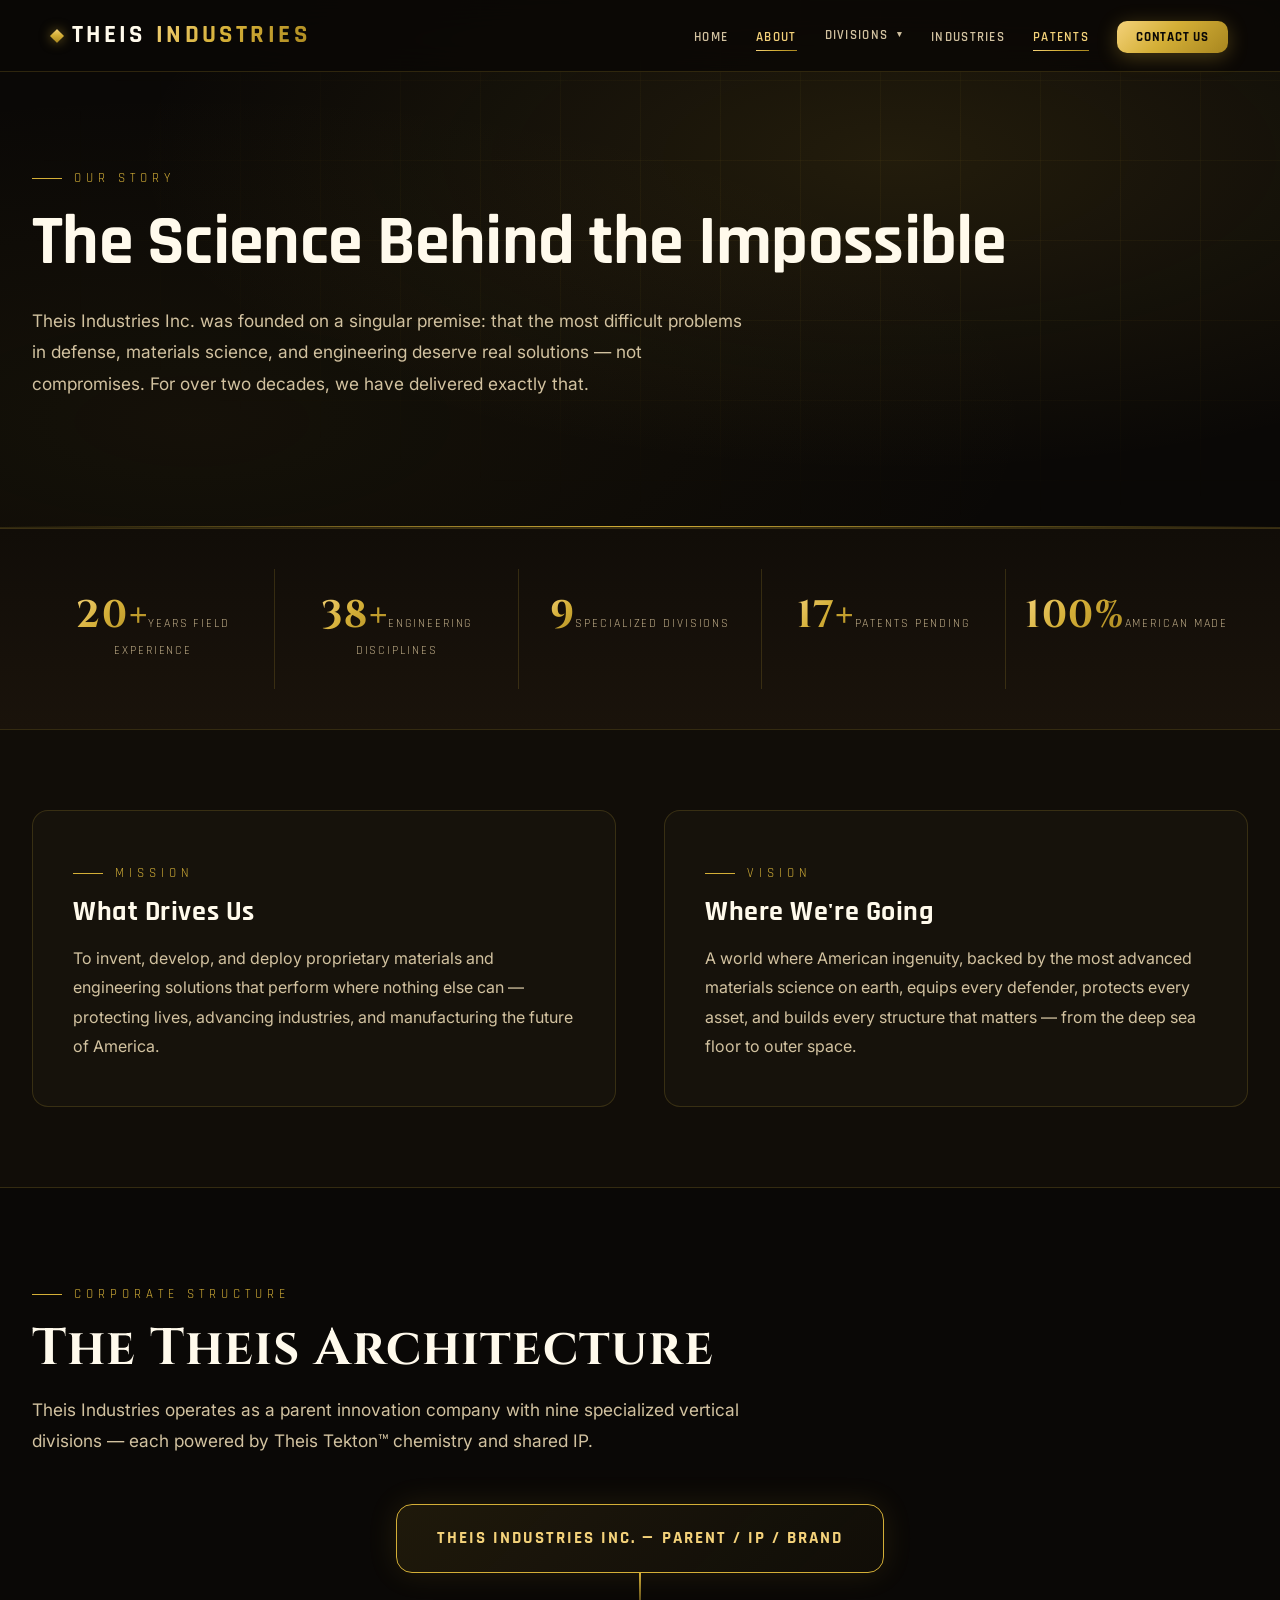
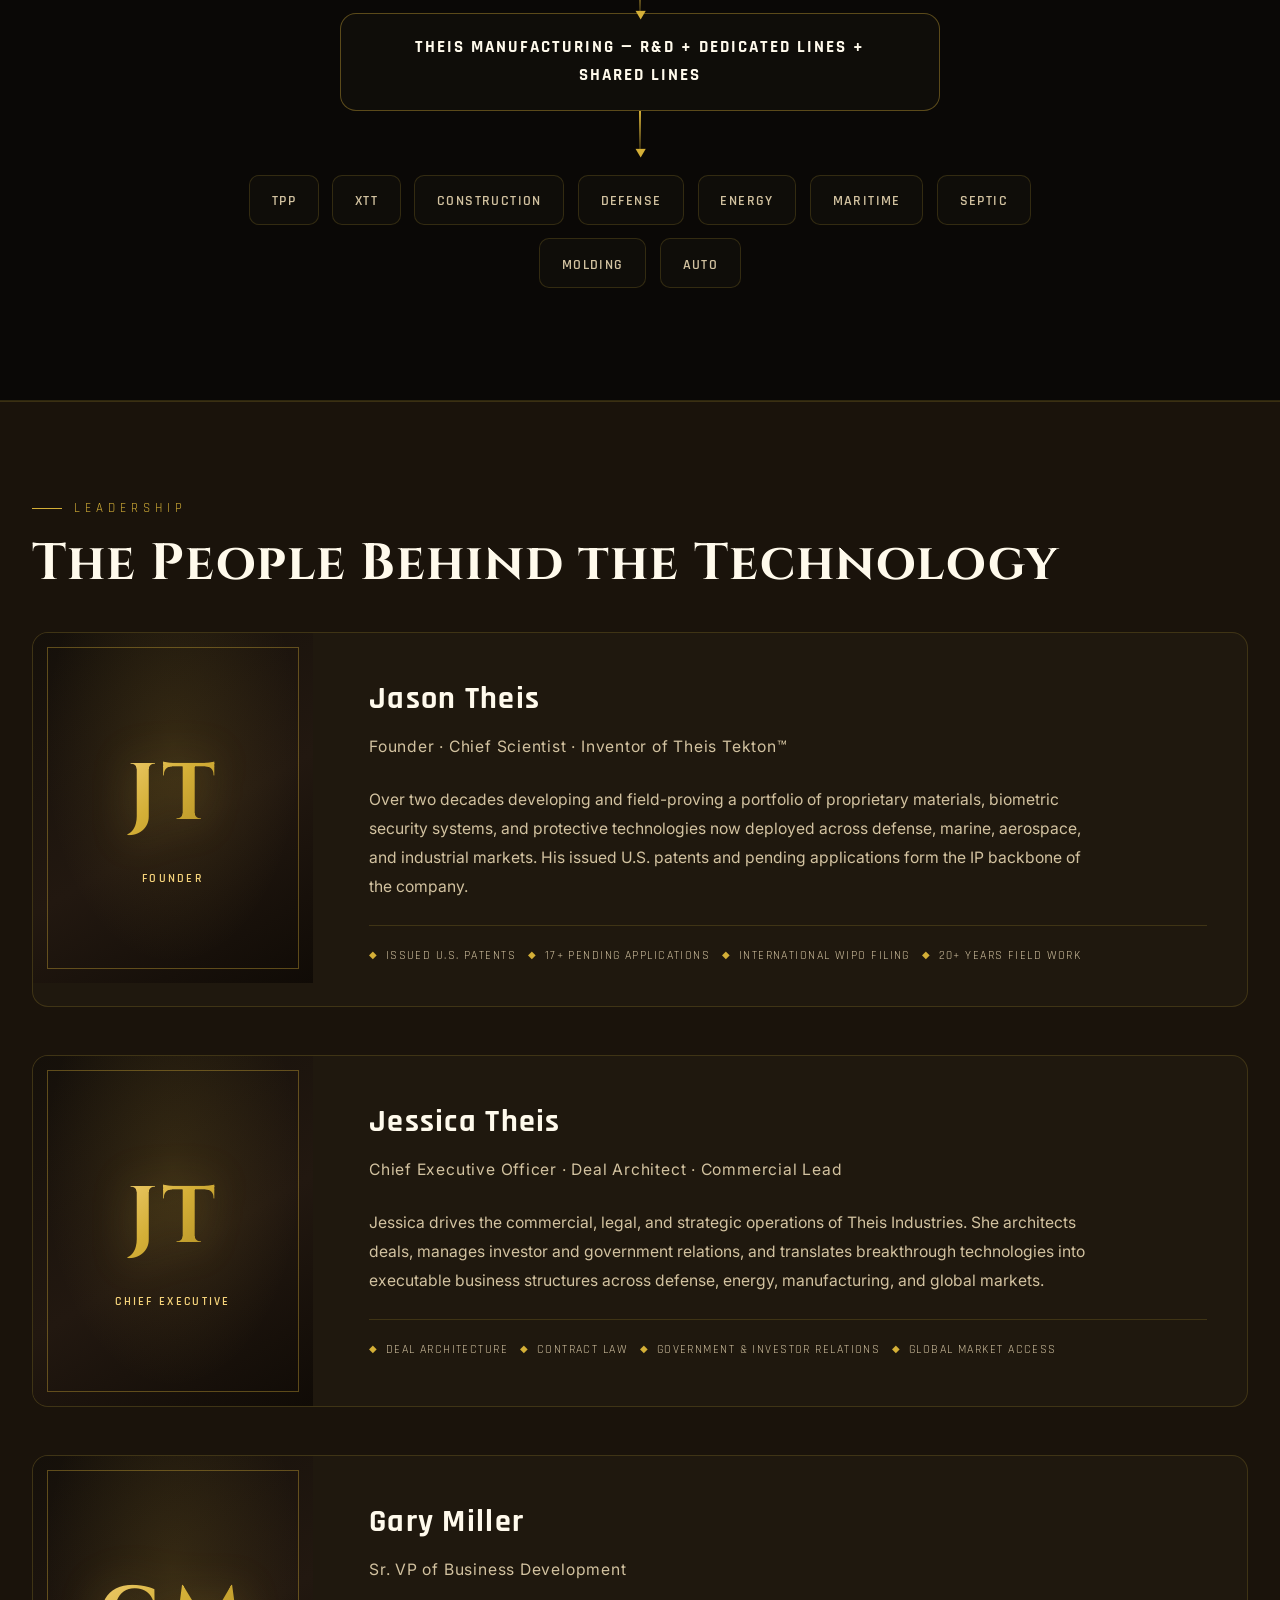
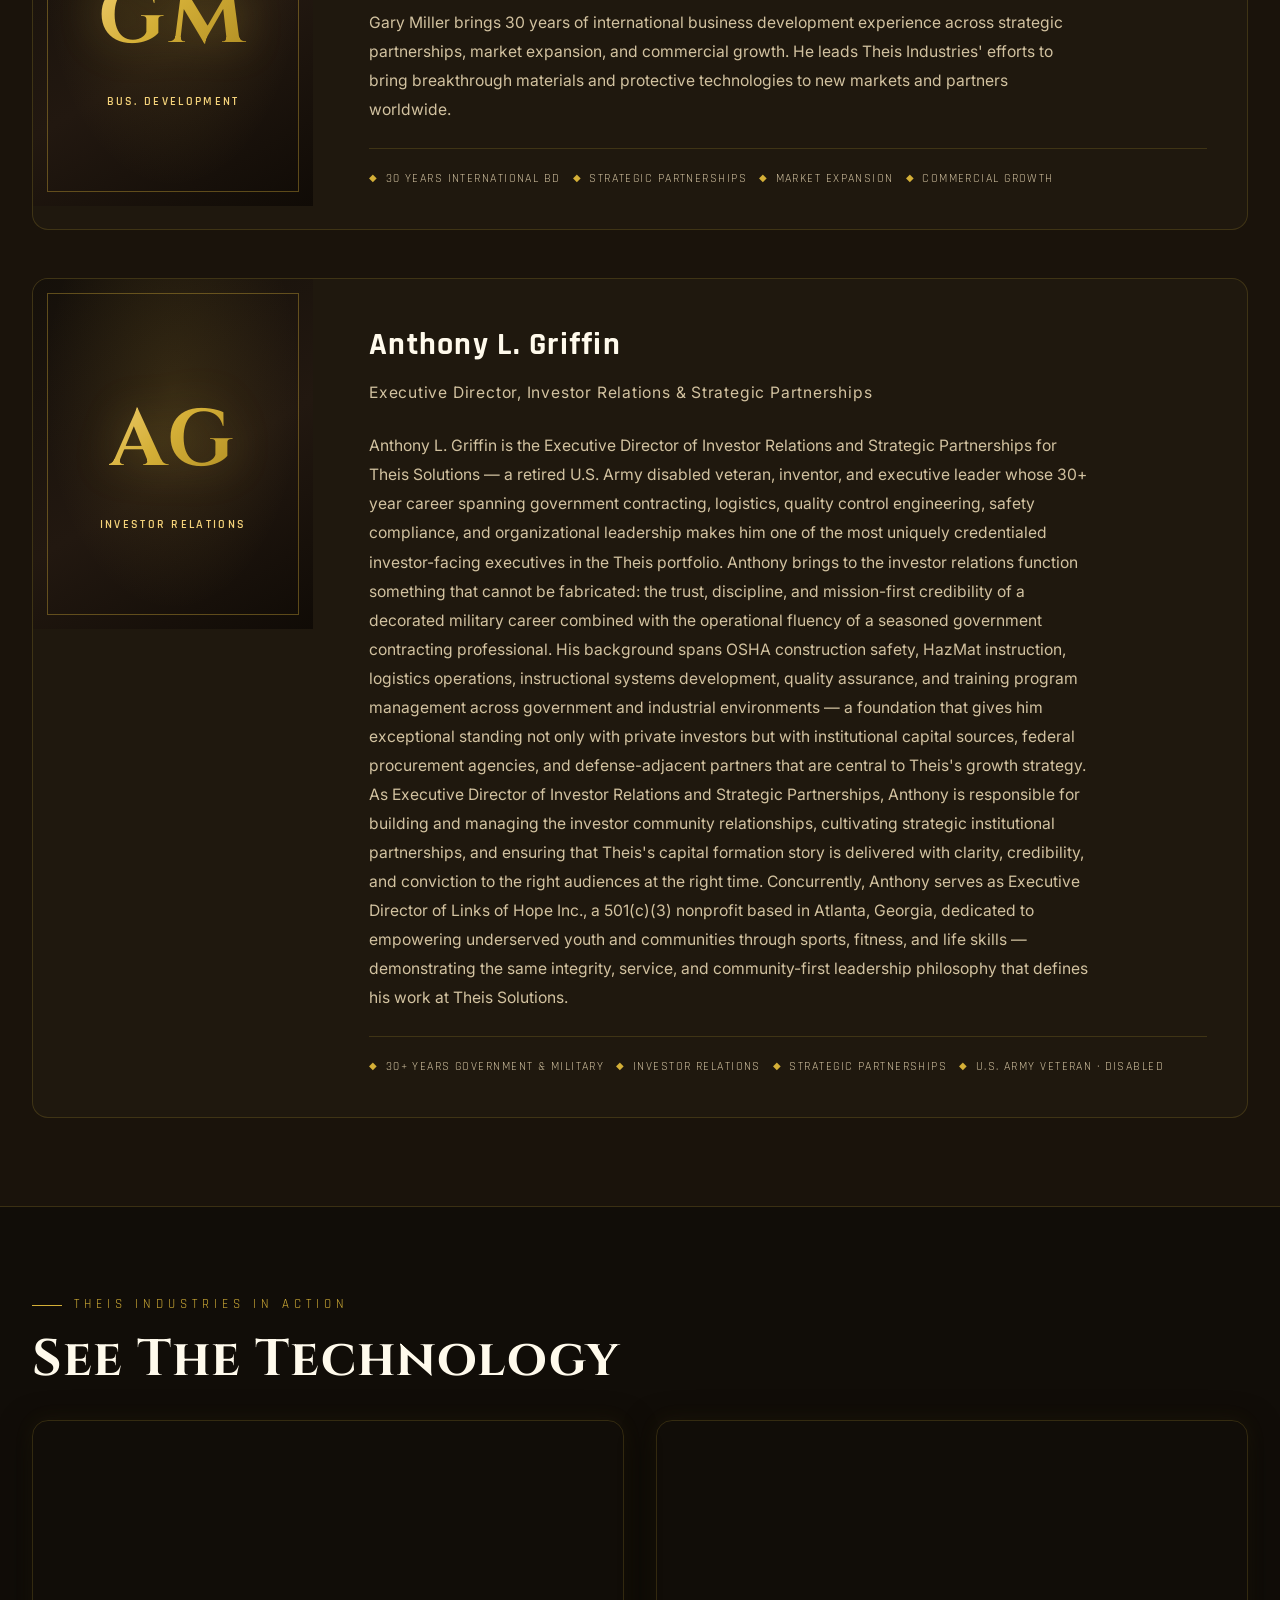
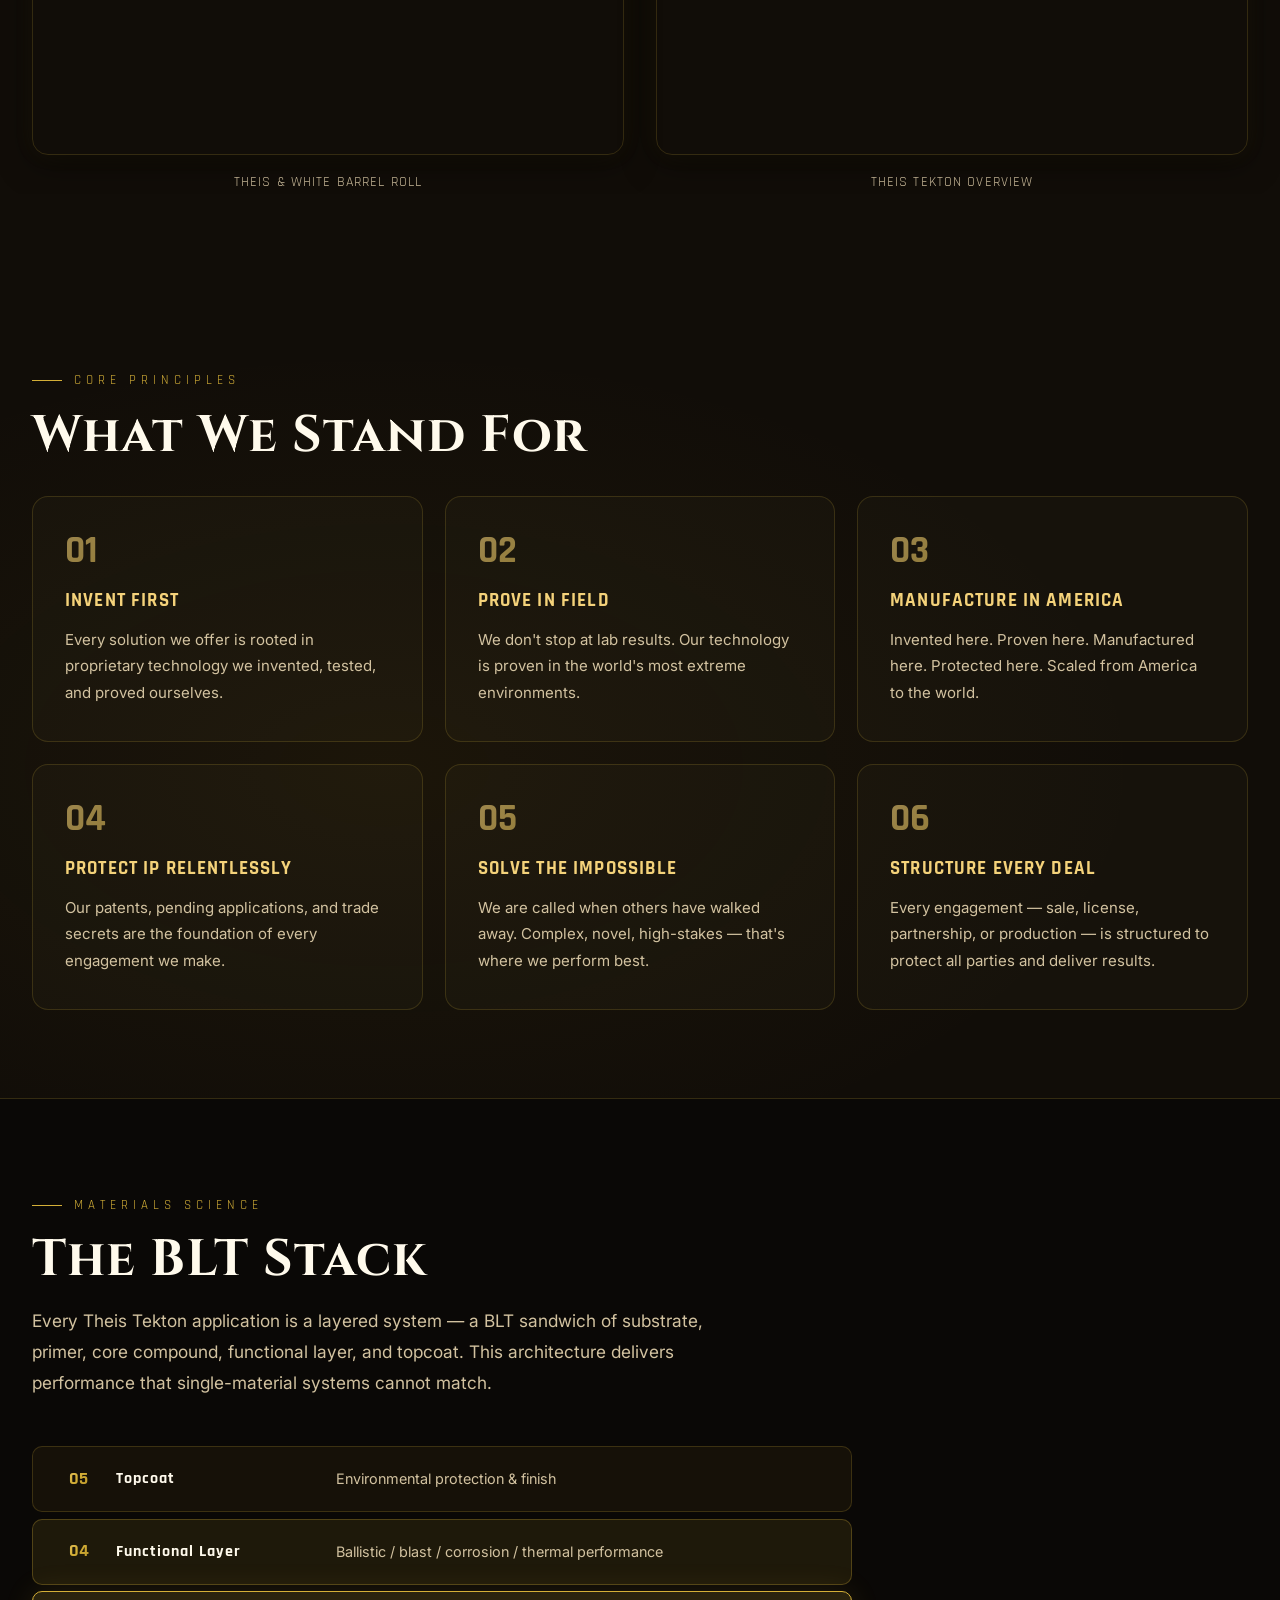
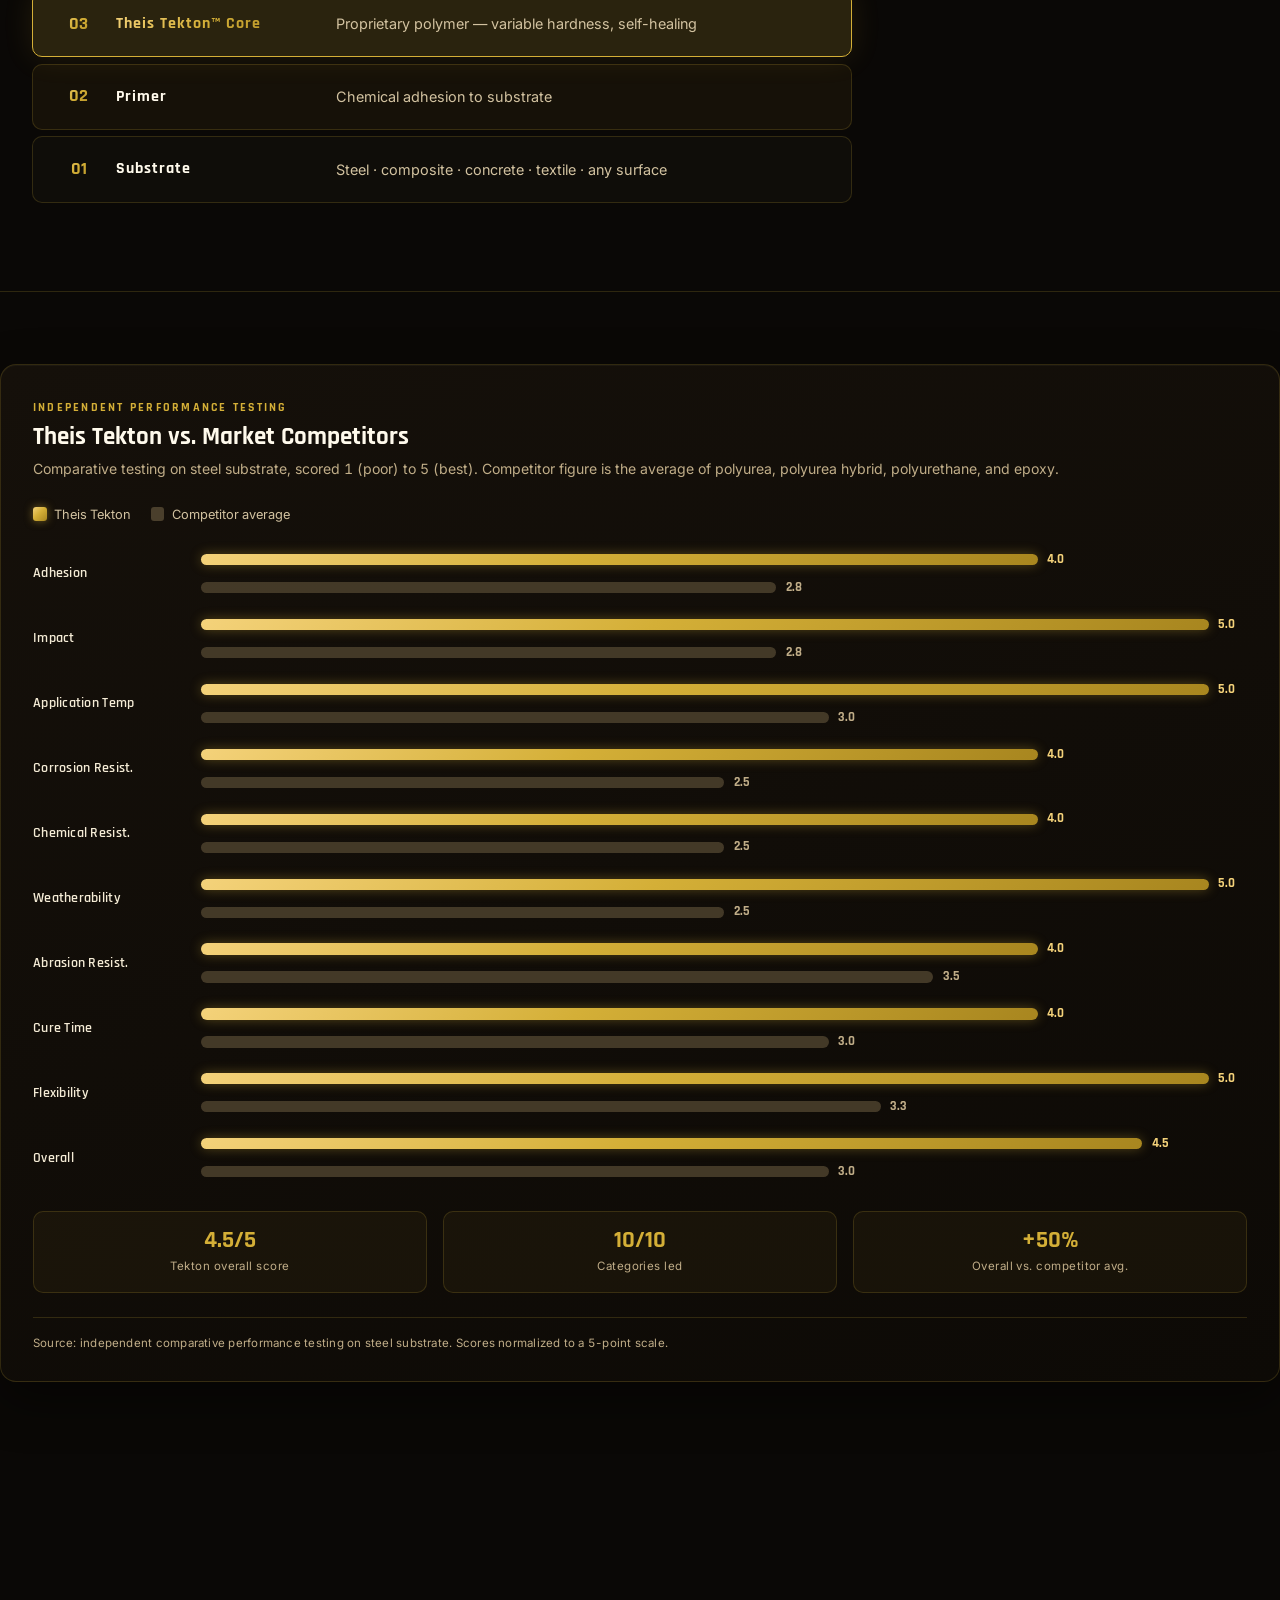
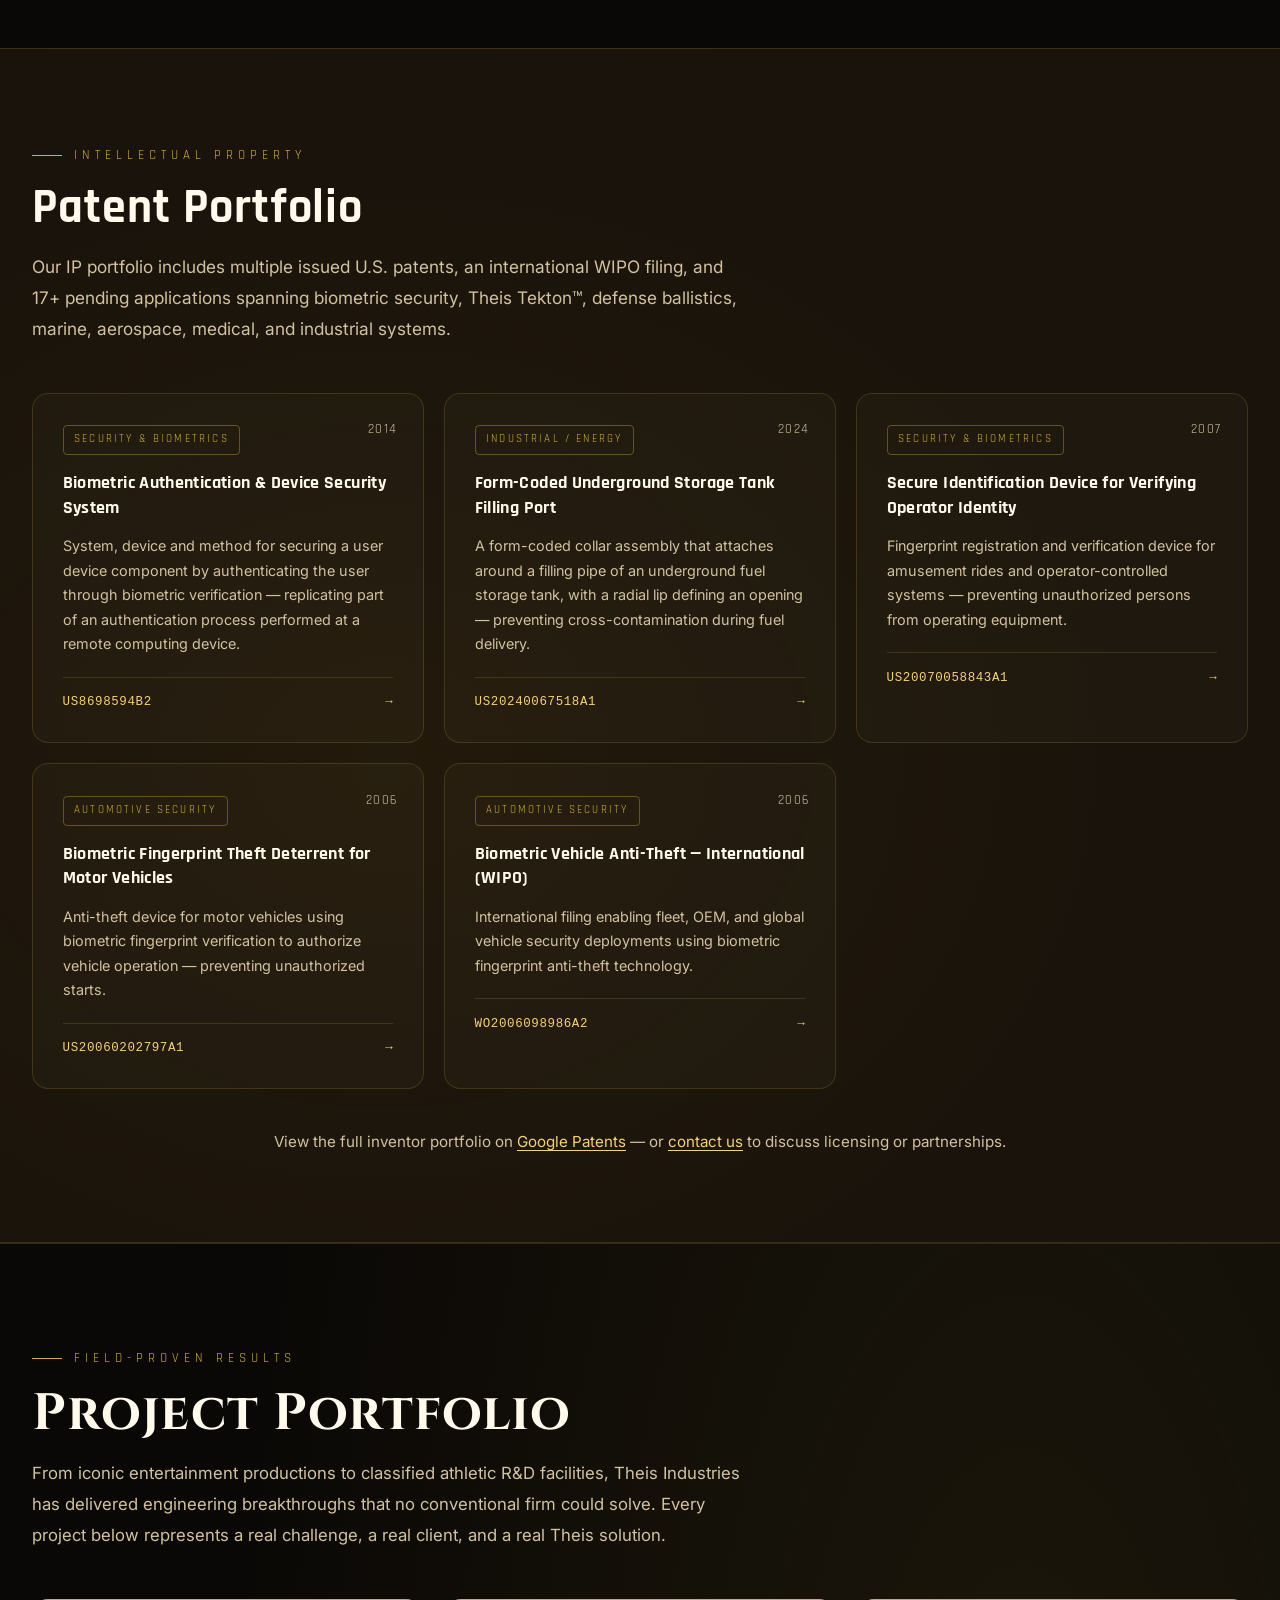
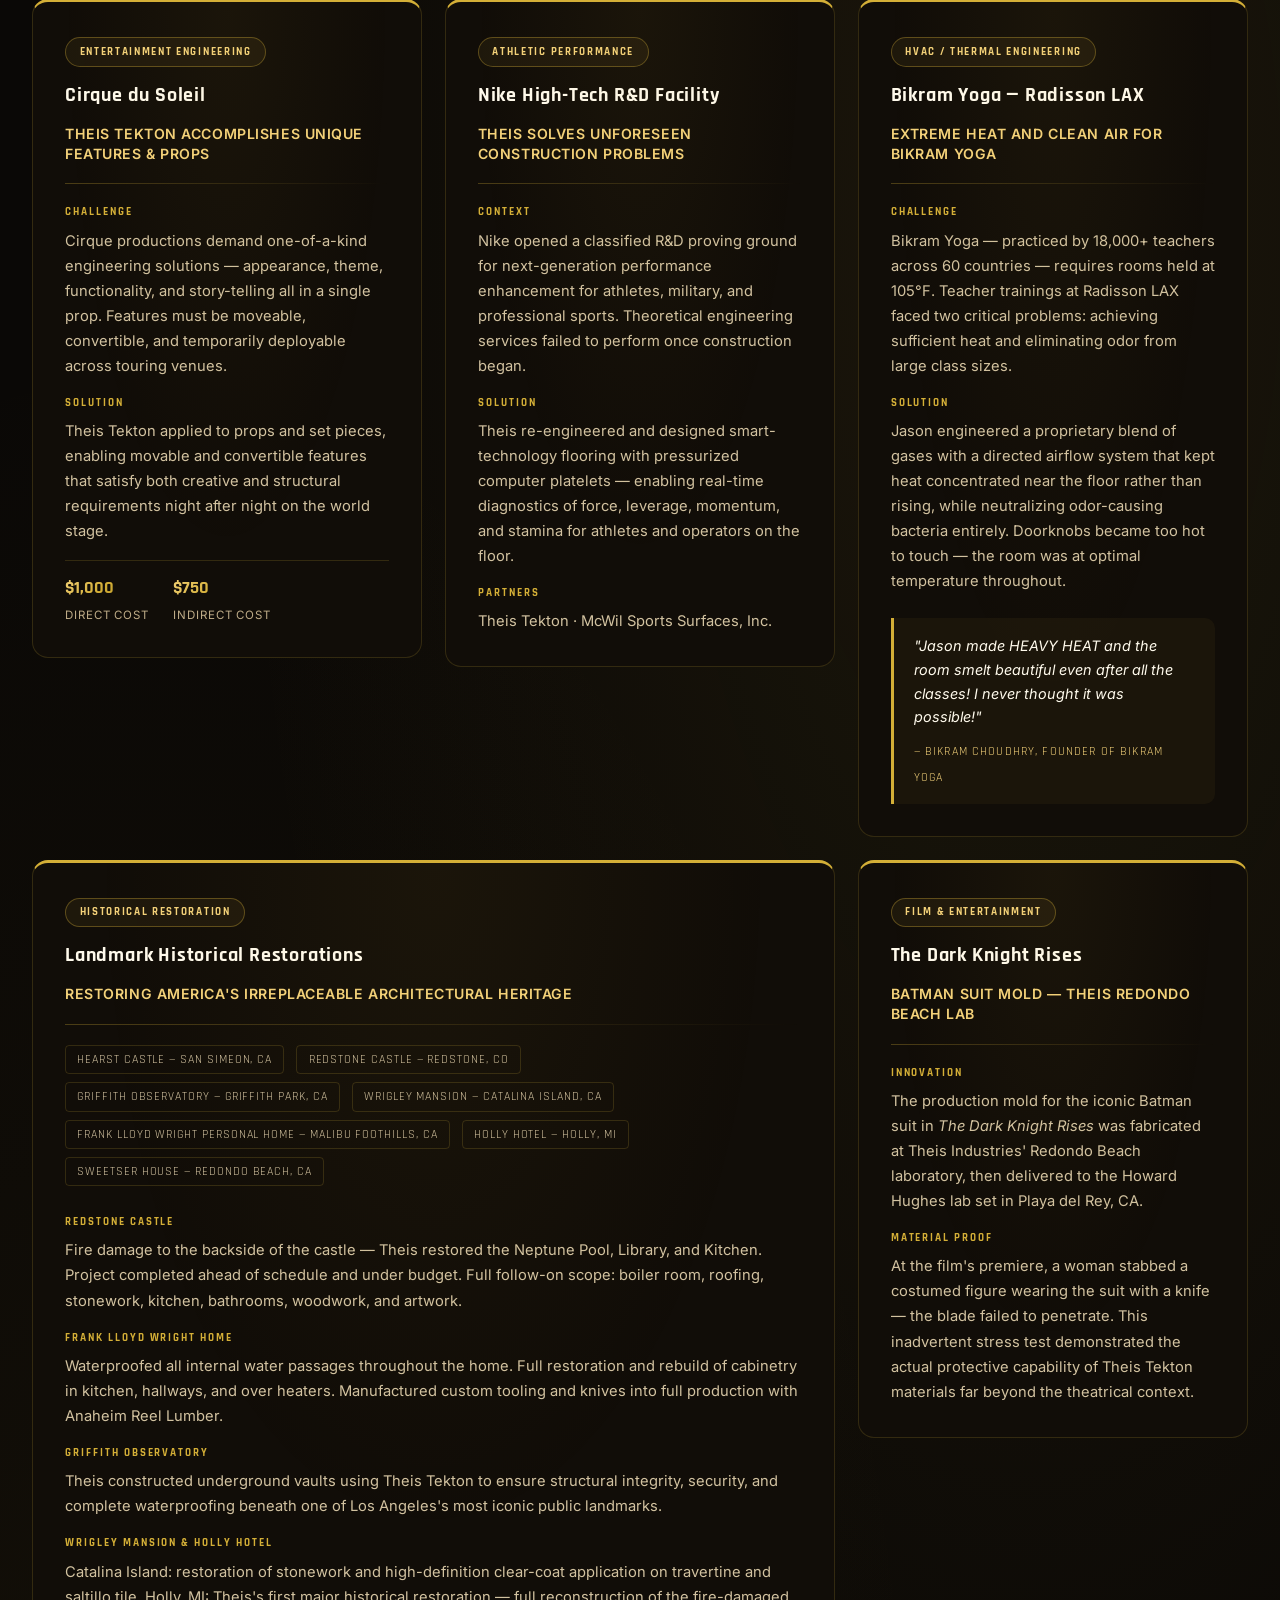
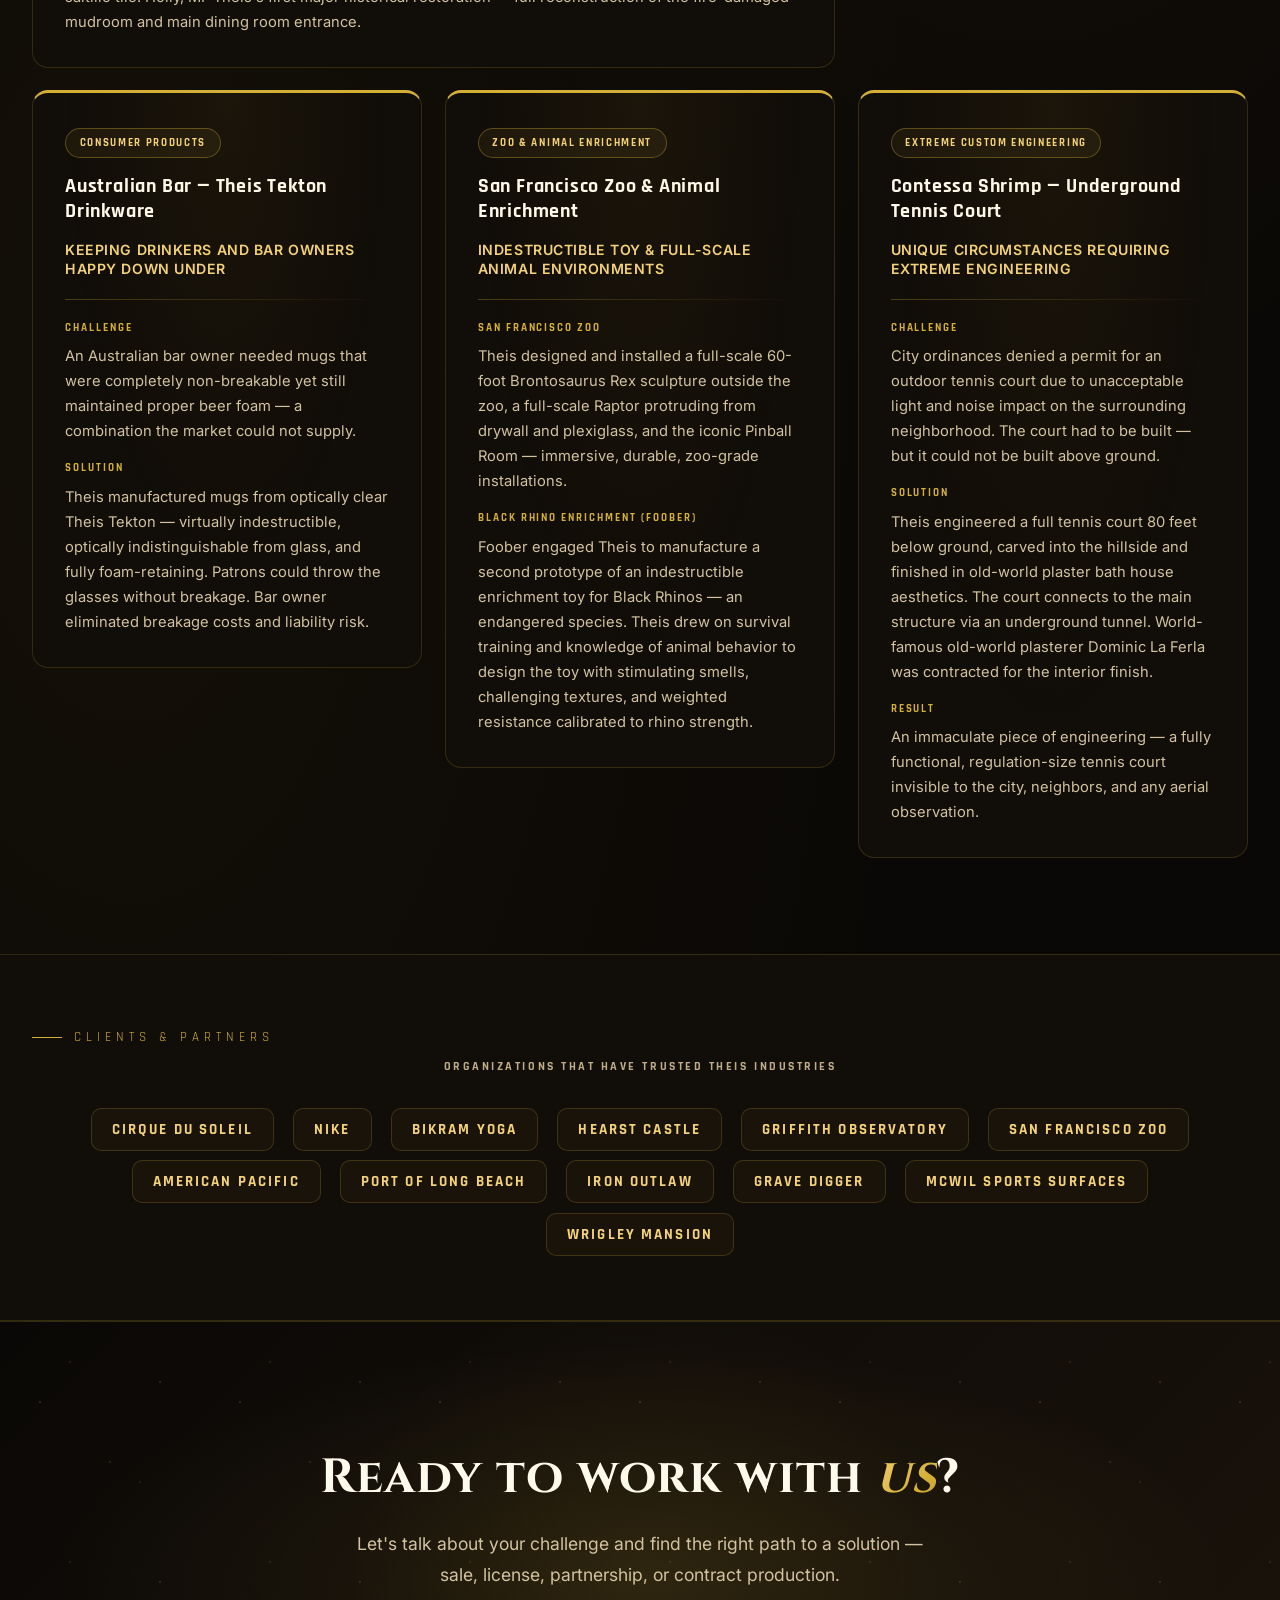
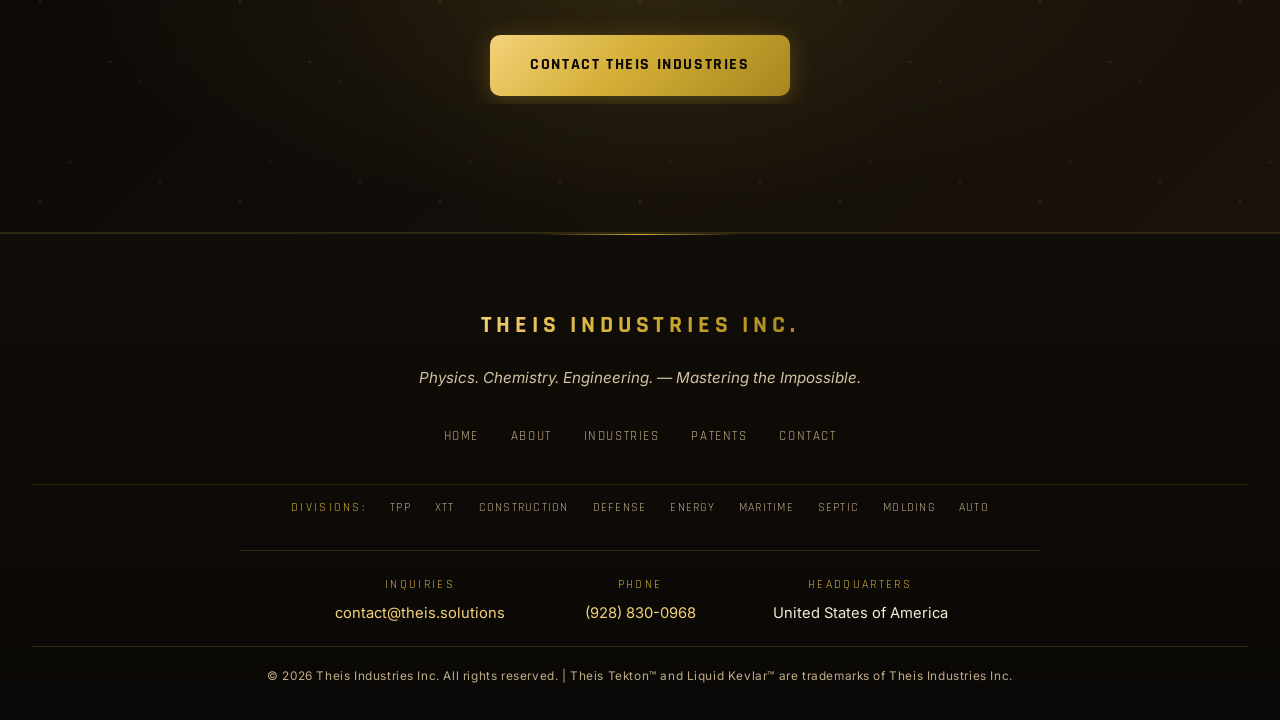
==== about.html @ 319a96b1 "Add Anthony L. Griffin to leadership team (under Gary Miller)" ====
<!DOCTYPE html>
<html lang="en">
<head>
  <meta charset="UTF-8" />
  <meta name="viewport" content="width=device-width, initial-scale=1.0" />
  <title>About — Theis Industries Inc.</title>
  <link rel="stylesheet" href="style.css" />
  <meta name="description" content="About Theis Industries Inc. — the science, people, and architecture behind Theis Tekton™ (Liquid Kevlar™). Founded on proprietary materials science and field-proven across defense, aerospace, marine, energy, and industrial markets.">
  <link rel="preconnect" href="https://fonts.googleapis.com">
  <link rel="preconnect" href="https://fonts.gstatic.com" crossorigin>
  <link href="https://fonts.googleapis.com/css2?family=Cinzel:wght@500;600;700&family=Rajdhani:wght@400;500;600;700&family=Inter:wght@300;400;500;600&display=swap" rel="stylesheet">
  <script src="icons.js" defer></script>
  <script src="main.js" defer></script>
  <style>
    /* ====== PAGE-OVERLAY & CURSOR ====== */
    #page-overlay {
      position: fixed; inset: 0; z-index: 9999;
      background: var(--bg);
      pointer-events: none;
      transition: opacity .55s ease;
    }
    #page-overlay.loaded { opacity: 0; }
    #cursor-dot {
      position: fixed; top: 0; left: 0; z-index: 9998;
      width: 8px; height: 8px; border-radius: 50%;
      background: var(--accent);
      transform: translate(-50%, -50%);
      pointer-events: none;
      transition: transform .1s, opacity .2s;
      opacity: 0;
      box-shadow: 0 0 10px var(--accent);
    }

    /* ====== REVEAL ANIMATION ====== */
    .reveal {
      opacity: 0;
      transform: translateY(28px);
      transition: opacity .65s cubic-bezier(.16,1,.3,1), transform .65s cubic-bezier(.16,1,.3,1);
    }
    .reveal.visible { opacity: 1; transform: none; }

    /* ====== ABOUT HERO ====== */
    #about-hero {
      padding: 10rem 0 5rem;
      background:
        radial-gradient(ellipse at 70% 30%, rgba(212,175,55,0.12) 0%, transparent 60%),
        radial-gradient(ellipse at 15% 80%, rgba(168,134,31,0.07) 0%, transparent 55%),
        var(--bg);
      border-bottom: 1px solid var(--border);
      position: relative; overflow: hidden;
    }
    #about-hero::after {
      content: '';
      position: absolute; bottom: 0; left: 0; right: 0;
      height: 1px;
      background: linear-gradient(90deg, transparent, var(--accent), transparent);
    }
    #about-hero .hero-grid-bg {
      position: absolute; inset: 0; z-index: 0;
      background-image:
        linear-gradient(rgba(212,175,55,0.05) 1px, transparent 1px),
        linear-gradient(90deg, rgba(212,175,55,0.05) 1px, transparent 1px);
      background-size: 80px 80px;
      mask-image: radial-gradient(ellipse at 70% 40%, black 20%, transparent 70%);
      -webkit-mask-image: radial-gradient(ellipse at 70% 40%, black 20%, transparent 70%);
    }
    #about-hero .container { position: relative; z-index: 1; }
    #about-hero h1 {
      font-family: var(--font-head);
      font-size: clamp(2.6rem, 5.5vw, 4.8rem);
      font-weight: 700;
      color: var(--text-bright);
      line-height: 1.08;
      margin-bottom: 1.5rem;
      letter-spacing: -.01em;
    }

    /* ====== MISSION ====== */
    #mission {
      padding: 5rem 0;
      background: var(--bg2);
      border-bottom: 1px solid var(--border);
    }
    .mission-split {
      display: grid;
      grid-template-columns: 1fr 1fr;
      gap: 3rem;
    }
    @media(max-width: 768px) { .mission-split { grid-template-columns: 1fr; } }
    .mission-block {
      background: var(--card-bg);
      border: 1px solid var(--border);
      border-radius: var(--radius-lg);
      padding: 2.75rem 2.5rem;
      position: relative;
      overflow: hidden;
      transition: border-color .3s, box-shadow .3s;
    }
    .mission-block::before {
      content: '';
      position: absolute; top: 0; left: 0; right: 0;
      height: 2px;
      background: var(--grad-gold);
      transform: scaleX(0); transform-origin: left;
      transition: transform .4s ease;
    }
    .mission-block:hover { border-color: var(--border-strong); box-shadow: var(--shadow-gold); }
    .mission-block:hover::before { transform: scaleX(1); }
    .mission-block .section-label { margin-bottom: .75rem; }
    .mission-block h2 {
      font-family: var(--font-head);
      font-size: 1.75rem;
      color: var(--text-bright);
      margin-bottom: 1rem;
      letter-spacing: .02em;
    }
    .mission-block p { color: var(--muted-strong); line-height: 1.85; font-size: 1rem; margin: 0; }

    /* ====== ARCHITECTURE ====== */
    #architecture {
      padding: 5.5rem 0;
      background: var(--bg);
      border-bottom: 1px solid var(--border);
    }
    .arch-diagram {
      margin-top: 2.5rem;
      display: flex;
      flex-direction: column;
      align-items: center;
      gap: 0;
    }
    .arch-parent, .arch-manufacturing {
      background: var(--card-bg);
      border: 1.5px solid var(--border-strong);
      border-radius: var(--radius-lg);
      padding: 1.25rem 2.5rem;
      font-family: var(--font-head);
      font-size: 1.05rem;
      font-weight: 700;
      letter-spacing: .12em;
      text-transform: uppercase;
      text-align: center;
      color: var(--text-bright);
      min-width: 420px;
      max-width: 600px;
      position: relative;
    }
    .arch-parent {
      background: linear-gradient(135deg, rgba(212,175,55,0.10), rgba(168,134,31,0.04));
      border-color: var(--accent);
      color: var(--accent-light);
      box-shadow: 0 0 30px rgba(212,175,55,0.12);
    }
    .arch-connector-v {
      width: 2px; height: 40px;
      background: linear-gradient(180deg, var(--accent), var(--border));
      position: relative;
    }
    .arch-connector-v::after {
      content: '▼';
      position: absolute;
      bottom: -8px;
      left: 50%;
      transform: translateX(-50%);
      color: var(--accent);
      font-size: .7rem;
      line-height: 1;
    }
    .arch-spokes {
      display: flex;
      flex-wrap: wrap;
      gap: .85rem;
      justify-content: center;
      padding: 1.5rem 1rem;
      max-width: 900px;
    }
    .arch-spoke {
      background: var(--card-bg);
      border: 1px solid var(--border);
      border-radius: var(--radius);
      padding: .65rem 1.35rem;
      transition: all .25s;
    }
    .arch-spoke:hover {
      border-color: var(--accent);
      background: var(--card-bg-hover);
      transform: translateY(-2px);
      box-shadow: var(--shadow-gold);
    }
    .arch-spoke a {
      font-family: var(--font-head);
      font-size: .88rem;
      font-weight: 600;
      letter-spacing: .1em;
      text-transform: uppercase;
      color: var(--muted-strong);
      text-decoration: none;
    }
    .arch-spoke:hover a { color: var(--accent-light); }
    @media(max-width: 600px) {
      .arch-parent, .arch-manufacturing { min-width: unset; width: 100%; font-size: .9rem; padding: 1rem 1.5rem; }
    }

    /* ====== LEADERSHIP TEAM ====== */
    #team {
      padding: 5.5rem 0;
      background: var(--bg3);
      border-top: 1px solid var(--border);
      border-bottom: 1px solid var(--border);
    }
    .team-grid {
      display: flex;
      flex-direction: column;
      gap: 3rem;
      margin-top: 2.5rem;
    }
    .team-card {
      display: grid;
      grid-template-columns: 280px 1fr;
      gap: 3.5rem;
      align-items: start;
      background: var(--card-bg);
      border: 1px solid var(--border);
      border-radius: var(--radius-lg);
      overflow: hidden;
      transition: border-color .3s, box-shadow .3s;
    }
    .team-card:hover {
      border-color: var(--border-strong);
      box-shadow: 0 16px 50px rgba(0,0,0,0.4), 0 0 30px rgba(212,175,55,0.1);
    }
    @media(max-width: 860px) {
      .team-card { grid-template-columns: 1fr; }
    }
    .team-portrait {
      aspect-ratio: 4/5;
      display: flex; flex-direction: column;
      align-items: center; justify-content: center;
      gap: .5rem;
      font-family: var(--font-display);
      font-size: 5rem; font-weight: 700;
      background:
        radial-gradient(ellipse at 50% 32%, rgba(212,175,55,0.13), transparent 65%),
        linear-gradient(150deg, #15100a 0%, #221810 55%, #100b06 100%);
      position: relative;
      min-height: 240px;
    }
    .team-portrait::before {
      content: 'JT';
      background: var(--grad-gold);
      -webkit-background-clip: text; background-clip: text;
      -webkit-text-fill-color: transparent; color: transparent;
      filter: drop-shadow(0 0 20px rgba(212,175,55,0.3));
      letter-spacing: .05em;
    }
    .team-portrait-jessica::before { content: 'JT'; }
    .team-portrait-gary::before { content: 'GM'; }
    .team-portrait-anthony::before { content: 'AG'; }
    .team-portrait-sub {
      font-family: var(--font-head);
      font-size: .72rem; font-weight: 600;
      letter-spacing: .2em; text-transform: uppercase;
      color: var(--accent-light);
    }
    .team-portrait::after {
      content: '';
      position: absolute; inset: 14px;
      border: 1px solid var(--border-strong);
      pointer-events: none;
    }
    .team-info {
      padding: 2.5rem 2.5rem 2.5rem 0;
    }
    @media(max-width: 860px) { .team-info { padding: 0 2rem 2rem; } }
    .team-info h3 {
      font-family: var(--font-head);
      font-size: 2rem; font-weight: 700;
      color: var(--text-bright);
      margin-bottom: .4rem;
      letter-spacing: .04em;
    }
    .team-title {
      color: var(--accent-light);
      font-size: .95rem;
      margin-bottom: 1.25rem;
      letter-spacing: .05em;
      line-height: 1.5;
    }
    .team-info p {
      color: var(--muted-strong);
      font-size: .98rem;
      line-height: 1.85;
      margin-bottom: 1.5rem;
      max-width: 72ch;
    }
    .team-creds {
      display: flex; flex-wrap: wrap; gap: .75rem;
      padding-top: 1.25rem;
      border-top: 1px solid var(--border);
    }
    .team-creds span {
      font-family: var(--font-head);
      font-size: .75rem;
      color: var(--muted-strong);
      letter-spacing: .12em;
      text-transform: uppercase;
      display: flex; align-items: center; gap: .45rem;
    }
    .team-creds span::before { content: '◆'; color: var(--accent); font-size: .6rem; }

    /* ====== VALUES ====== */
    #values {
      padding: 5.5rem 0;
      background:
        radial-gradient(ellipse at 30% 60%, rgba(168,134,31,0.07) 0%, transparent 60%),
        var(--bg2);
      border-bottom: 1px solid var(--border);
    }
    .values-grid {
      display: grid;
      grid-template-columns: repeat(auto-fill, minmax(300px, 1fr));
      gap: 1.35rem;
      margin-top: 2rem;
    }
    .value-card {
      background: var(--card-bg);
      border: 1px solid var(--border);
      border-radius: var(--radius-lg);
      padding: 2.2rem 2rem;
      transition: all .3s ease;
      position: relative; overflow: hidden;
    }
    .value-card::after {
      content: '';
      position: absolute; top: 0; left: 0; right: 0;
      height: 2px;
      background: var(--grad-gold);
      transform: scaleX(0); transform-origin: left;
      transition: transform .4s ease;
    }
    .value-card:hover {
      border-color: var(--border-strong);
      background: var(--card-bg-hover);
      transform: translateY(-4px);
      box-shadow: var(--shadow-gold);
    }
    .value-card:hover::after { transform: scaleX(1); }
    .value-num {
      font-family: var(--font-head);
      font-size: 2.4rem; font-weight: 700;
      background: var(--grad-gold);
      -webkit-background-clip: text; background-clip: text;
      -webkit-text-fill-color: transparent; color: transparent;
      opacity: .6; line-height: 1; margin-bottom: .9rem;
    }
    .value-card h4 {
      font-family: var(--font-head);
      font-size: 1.2rem; color: var(--accent-light);
      margin-bottom: .65rem; letter-spacing: .06em;
      text-transform: uppercase;
    }
    .value-card p {
      color: var(--muted-strong);
      font-size: .94rem; line-height: 1.75;
      margin: 0; max-width: 60ch;
    }

    /* ====== BLT STACK ====== */
    #blt-stack {
      padding: 5.5rem 0;
      background: var(--bg);
      border-bottom: 1px solid var(--border);
    }
    .blt-diagram {
      margin-top: 2.5rem;
      display: flex;
      flex-direction: column;
      gap: .4rem;
      max-width: 820px;
    }
    .blt-layer {
      display: grid;
      grid-template-columns: 2.2rem 200px 1fr;
      align-items: center;
      gap: 1.25rem;
      padding: 1.1rem 1.75rem;
      border: 1px solid var(--border);
      border-radius: var(--radius);
      transition: all .25s;
    }
    .blt-layer:hover {
      border-color: var(--border-strong);
      background: var(--card-bg-hover);
    }
    .blt-top    { background: rgba(212,175,55,0.06); border-color: rgba(212,175,55,0.2); }
    .blt-func   { background: rgba(212,175,55,0.10); border-color: rgba(212,175,55,0.28); }
    .blt-core   { background: rgba(212,175,55,0.16); border-color: var(--accent); box-shadow: 0 0 30px rgba(212,175,55,0.12); }
    .blt-primer { background: rgba(212,175,55,0.06); border-color: rgba(212,175,55,0.18); }
    .blt-sub    { background: var(--card-bg); border-color: var(--border); }
    .blt-num {
      font-family: var(--font-head); font-weight: 700;
      font-size: 1.1rem;
      background: var(--grad-gold);
      -webkit-background-clip: text; background-clip: text;
      -webkit-text-fill-color: transparent; color: transparent;
      text-align: center;
    }
    .blt-name {
      font-family: var(--font-head);
      font-size: 1rem; font-weight: 700;
      color: var(--text-bright);
      letter-spacing: .06em;
    }
    .blt-core .blt-name {
      background: var(--grad-gold);
      -webkit-background-clip: text; background-clip: text;
      -webkit-text-fill-color: transparent; color: transparent;
    }
    .blt-desc { color: var(--muted-strong); font-size: .9rem; }
    @media(max-width: 640px) {
      .blt-layer { grid-template-columns: 1.8rem 1fr; gap: .75rem; }
      .blt-desc { display: none; }
    }

    /* ====== PATENTS (About) ====== */
    #patents-about {
      padding: 5.5rem 0;
      background:
        radial-gradient(ellipse at 30% 60%, rgba(168,134,31,0.06) 0%, transparent 60%),
        var(--bg3);
      border-top: 1px solid var(--border);
      border-bottom: 1px solid var(--border);
    }
    #patents-about h2 {
      font-family: var(--font-head);
      font-size: clamp(2rem, 4vw, 3rem);
      color: var(--text-bright); margin-bottom: 1rem;
    }

    /* ====== PROJECT PORTFOLIO ====== */
    #project-portfolio {
      padding: 6rem 0;
      background:
        radial-gradient(ellipse at 80% 20%, rgba(212,175,55,0.09) 0%, transparent 55%),
        radial-gradient(ellipse at 10% 80%, rgba(168,134,31,0.06) 0%, transparent 50%),
        var(--bg);
      border-top: 1px solid var(--border);
      border-bottom: 1px solid var(--border);
    }
    .portfolio-intro {
      max-width: 72ch;
      margin-bottom: 3rem;
    }
    .portfolio-intro p {
      color: var(--muted-strong);
      line-height: 1.85;
      font-size: 1.05rem;
    }
    /* Masonry-style grid */
    .portfolio-grid {
      display: grid;
      grid-template-columns: repeat(3, 1fr);
      gap: 1.4rem;
      align-items: start;
    }
    @media(max-width: 1024px) { .portfolio-grid { grid-template-columns: repeat(2, 1fr); } }
    @media(max-width: 640px)  { .portfolio-grid { grid-template-columns: 1fr; } }

    /* Span helpers */
    .cs-span-2 { grid-column: span 2; }
    @media(max-width: 1024px) { .cs-span-2 { grid-column: span 2; } }
    @media(max-width: 640px)  { .cs-span-2 { grid-column: span 1; } }

    /* Case study card */
    .cs-card {
      background: #110d08;
      border: 1px solid var(--border);
      border-top: 3px solid var(--accent);
      border-radius: var(--radius-lg);
      padding: 2.2rem 2rem 2rem;
      display: flex;
      flex-direction: column;
      gap: 1rem;
      transition: border-color .3s, box-shadow .3s, transform .3s;
      position: relative;
      overflow: hidden;
    }
    .cs-card::before {
      content: '';
      position: absolute;
      inset: 0;
      background: radial-gradient(ellipse at 50% 0%, rgba(212,175,55,0.05) 0%, transparent 60%);
      pointer-events: none;
    }
    .cs-card:hover {
      border-color: var(--accent);
      box-shadow: 0 20px 60px rgba(0,0,0,0.5), 0 0 40px rgba(212,175,55,0.12);
      transform: translateY(-5px);
    }
    .cs-badge {
      display: inline-block;
      padding: .28rem .85rem;
      border: 1px solid rgba(212,175,55,0.35);
      border-radius: 999px;
      font-family: var(--font-head);
      font-size: .7rem;
      font-weight: 700;
      letter-spacing: .15em;
      text-transform: uppercase;
      color: var(--accent-light);
      background: rgba(212,175,55,0.07);
      width: fit-content;
    }
    .cs-client {
      font-family: var(--font-head);
      font-size: 1.25rem;
      font-weight: 700;
      color: var(--text-bright);
      letter-spacing: .04em;
      line-height: 1.25;
    }
    .cs-headline {
      font-family: var(--font-sub);
      font-size: .88rem;
      font-weight: 600;
      color: var(--accent-light);
      letter-spacing: .04em;
      line-height: 1.4;
      text-transform: uppercase;
    }
    .cs-divider {
      height: 1px;
      background: linear-gradient(90deg, var(--accent), transparent);
      opacity: .3;
      margin: .25rem 0;
    }
    .cs-row {
      display: flex;
      flex-direction: column;
      gap: .4rem;
    }
    .cs-label {
      font-family: var(--font-head);
      font-size: .68rem;
      font-weight: 700;
      letter-spacing: .18em;
      text-transform: uppercase;
      color: var(--accent);
    }
    .cs-text {
      color: var(--muted-strong);
      font-size: .92rem;
      line-height: 1.7;
      margin: 0;
    }
    .cs-quote {
      margin: .5rem 0 0;
      padding: 1rem 1.25rem;
      border-left: 3px solid var(--accent);
      background: rgba(212,175,55,0.05);
      border-radius: 0 var(--radius) var(--radius) 0;
    }
    .cs-quote p {
      color: var(--text-bright);
      font-style: italic;
      font-size: .9rem;
      line-height: 1.65;
      margin: 0 0 .4rem;
    }
    .cs-quote cite {
      font-family: var(--font-head);
      font-size: .72rem;
      color: var(--accent-light);
      letter-spacing: .1em;
      text-transform: uppercase;
      font-style: normal;
    }
    .cs-metrics {
      display: flex;
      gap: 1.5rem;
      flex-wrap: wrap;
      padding-top: .75rem;
      border-top: 1px solid var(--border);
    }
    .cs-metric {
      display: flex;
      flex-direction: column;
      gap: .15rem;
    }
    .cs-metric-val {
      font-family: var(--font-head);
      font-size: 1.15rem;
      font-weight: 700;
      background: var(--grad-gold);
      -webkit-background-clip: text; background-clip: text;
      -webkit-text-fill-color: transparent; color: transparent;
    }
    .cs-metric-label {
      font-size: .72rem;
      color: var(--muted);
      letter-spacing: .08em;
      text-transform: uppercase;
    }
    /* Restoration multi-list */
    .cs-site-list {
      display: flex;
      flex-wrap: wrap;
      gap: .5rem .75rem;
      padding: 0;
      margin: 0;
      list-style: none;
    }
    .cs-site-list li {
      font-family: var(--font-head);
      font-size: .73rem;
      color: var(--muted-strong);
      letter-spacing: .08em;
      text-transform: uppercase;
      padding: .25rem .7rem;
      border: 1px solid var(--border);
      border-radius: 4px;
    }

    /* ====== CLIENTS & PARTNERS BAR ====== */
    #clients-bar {
      padding: 4rem 0;
      background: var(--bg2);
      border-bottom: 1px solid var(--border);
    }
    .clients-bar-label {
      font-family: var(--font-head);
      font-size: .72rem;
      font-weight: 700;
      letter-spacing: .22em;
      text-transform: uppercase;
      color: var(--muted);
      text-align: center;
      margin-bottom: 2rem;
    }
    .clients-marquee-track {
      display: flex;
      flex-wrap: wrap;
      justify-content: center;
      gap: .6rem 1.2rem;
    }
    .client-name {
      font-family: var(--font-head);
      font-size: .95rem;
      font-weight: 700;
      letter-spacing: .14em;
      text-transform: uppercase;
      color: var(--accent-light);
      padding: .5rem 1.25rem;
      border: 1px solid rgba(212,175,55,0.2);
      border-radius: var(--radius);
      background: rgba(212,175,55,0.04);
      transition: all .25s;
      white-space: nowrap;
    }
    .client-name:hover {
      border-color: var(--accent);
      background: rgba(212,175,55,0.10);
      color: var(--accent-light);
      box-shadow: 0 0 20px rgba(212,175,55,0.12);
      transform: translateY(-2px);
    }
    .client-sep {
      display: none;
    }

    /* ====== STATS STRIP ====== */
    #about-stats-strip {
      padding: 2.5rem 0;
      background: linear-gradient(180deg, var(--bg2), var(--bg3));
      border-top: 1px solid var(--border);
      border-bottom: 1px solid var(--border);
    }

    /* ====== DROPDOWN NAV ====== */
    .nav-dropdown { position: relative; }
    .dropdown-menu {
      display: none;
      position: absolute;
      top: 100%; left: 50%;
      transform: translateX(-50%);
      background: rgba(17,13,8,0.98);
      backdrop-filter: blur(12px);
      border: 1px solid var(--border-strong);
      border-radius: var(--radius-lg);
      padding: .75rem 0;
      min-width: 240px;
      list-style: none;
      z-index: 1000;
      box-shadow: 0 20px 50px rgba(0,0,0,0.7), 0 0 30px rgba(212,175,55,0.08);
      margin-top: 12px;
    }
    .dropdown-menu::before {
      content: '';
      position: absolute;
      top: -12px; left: 0; right: 0;
      height: 12px;
    }
    .nav-dropdown:hover .dropdown-menu,
    .nav-dropdown:focus-within .dropdown-menu,
    .nav-dropdown.open .dropdown-menu { display: block; }
    .dropdown-menu li a {
      display: block;
      padding: .6rem 1.5rem;
      color: var(--muted-strong) !important;
      font-size: .8rem !important;
      white-space: nowrap;
      transition: color .2s, background .2s;
    }
    .dropdown-menu li a:hover {
      color: var(--accent-light) !important;
      background: rgba(212,175,55,0.06);
    }
    .dropdown-menu li a::after { display: none !important; }
    .nav-dropdown-trigger { display: flex; align-items: center; gap: .35rem; cursor: pointer; }
    .dropdown-arrow { font-size: .7em; transition: transform .25s; }
    .nav-dropdown:hover .dropdown-arrow,
    .nav-dropdown.open .dropdown-arrow { transform: rotate(180deg); }
    /* Mobile: render the dropdown inline within the open hamburger menu */
    @media(max-width:900px) {
      .dropdown-menu {
        position: static; transform: none; margin-top: 0;
        min-width: 0; width: 100%;
        background: rgba(255,255,255,0.03);
        border: none; border-left: 2px solid var(--border);
        border-radius: 0; padding: 0;
        box-shadow: none;
      }
      .dropdown-menu::before { display: none; }
      .nav-dropdown.open .dropdown-menu { display: block; }
    }

    /* ====== FOOTER DIVISIONS ====== */
    .footer-divisions {
      display: flex; flex-wrap: wrap; justify-content: center;
      gap: 1rem 1.5rem; align-items: center;
      padding: .75rem 0;
      border-top: 1px solid var(--border);
      width: 100%;
    }
    .footer-div-label {
      font-family: var(--font-head);
      font-size: .72rem; color: var(--accent);
      letter-spacing: .2em; text-transform: uppercase;
    }
    .footer-divisions a {
      color: var(--muted); font-size: .78rem;
      font-family: var(--font-head); text-transform: uppercase;
      letter-spacing: .1em;
      transition: color .2s;
    }
    .footer-divisions a:hover { color: var(--accent); }
  </style>
</head>
<body>
  <div id="page-overlay"></div>
  <div id="cursor-dot"></div>

  <nav id="navbar">
    <div class="nav-inner">
      <a href="index.html" class="nav-logo">THEIS <span>INDUSTRIES</span></a>
      <ul class="nav-links" id="navLinks">
        <li><a href="index.html">Home</a></li>
        <li><a href="about.html">About</a></li>
        <li class="nav-dropdown">
          <a href="#" class="nav-dropdown-trigger">Divisions <span class="dropdown-arrow">▾</span></a>
          <ul class="dropdown-menu">
            <li><a href="tpp.html">Tekton Pole &amp; Pipe (TPP)</a></li>
            <li><a href="xtt.html">Xtreme Transport (XTT)</a></li>
            <li><a href="construction.html">Theis Construction</a></li>
            <li><a href="defense.html">Theis Defense (Alviz)</a></li>
            <li><a href="energy.html">Theis Energy</a></li>
            <li><a href="maritime.html">Theis Maritime</a></li>
            <li><a href="septic.html">Theis Septic</a></li>
            <li><a href="molding.html">Theis Molding</a></li>
            <li><a href="auto.html">Theis Auto</a></li>
          </ul>
        </li>
        <li><a href="industries.html">Industries</a></li>
        <li><a href="about.html#patents">Patents</a></li>
        <li><a href="contact.html" class="nav-cta">Contact Us</a></li>
      </ul>
      <div class="hamburger" onclick="toggleMenu()">&#9776;</div>
    </div>
  </nav>

  <!-- ABOUT HERO -->
  <section id="about-hero">
    <div class="hero-grid-bg"></div>
    <div class="container">
      <div class="section-label reveal">Our Story</div>
      <h1 class="reveal">The Science Behind the Impossible</h1>
      <p class="section-sub reveal">Theis Industries Inc. was founded on a singular premise: that the most difficult problems in defense, materials science, and engineering deserve real solutions — not compromises. For over two decades, we have delivered exactly that.</p>
    </div>
  </section>

  <!-- STATS STRIP -->
  <section id="about-stats-strip">
    <div class="container">
      <div class="stats-grid">
        <div class="stat reveal"><span class="stat-num">20+</span><span class="stat-label">Years Field Experience</span></div>
        <div class="stat reveal"><span class="stat-num">38+</span><span class="stat-label">Engineering Disciplines</span></div>
        <div class="stat reveal"><span class="stat-num">9</span><span class="stat-label">Specialized Divisions</span></div>
        <div class="stat reveal"><span class="stat-num">17+</span><span class="stat-label">Patents Pending</span></div>
        <div class="stat reveal"><span class="stat-num">100%</span><span class="stat-label">American Made</span></div>
      </div>
    </div>
  </section>

  <!-- MISSION & VISION -->
  <section id="mission">
    <div class="container">
      <div class="mission-split">
        <div class="mission-block reveal">
          <div class="section-label">Mission</div>
          <h2>What Drives Us</h2>
          <p>To invent, develop, and deploy proprietary materials and engineering solutions that perform where nothing else can — protecting lives, advancing industries, and manufacturing the future of America.</p>
        </div>
        <div class="mission-block reveal">
          <div class="section-label">Vision</div>
          <h2>Where We're Going</h2>
          <p>A world where American ingenuity, backed by the most advanced materials science on earth, equips every defender, protects every asset, and builds every structure that matters — from the deep sea floor to outer space.</p>
        </div>
      </div>
    </div>
  </section>

  <!-- ARCHITECTURE -->
  <section id="architecture">
    <div class="container">
      <div class="section-label reveal">Corporate Structure</div>
      <h2 class="reveal">The Theis Architecture</h2>
      <p class="section-sub reveal">Theis Industries operates as a parent innovation company with nine specialized vertical divisions — each powered by Theis Tekton™ chemistry and shared IP.</p>
      <div class="arch-diagram reveal">
        <div class="arch-parent">THEIS INDUSTRIES INC. — Parent / IP / Brand</div>
        <div class="arch-connector-v"></div>
        <div class="arch-manufacturing">THEIS MANUFACTURING — R&amp;D + Dedicated Lines + Shared Lines</div>
        <div class="arch-connector-v"></div>
        <div class="arch-spokes">
          <div class="arch-spoke"><a href="tpp.html">TPP</a></div>
          <div class="arch-spoke"><a href="xtt.html">XTT</a></div>
          <div class="arch-spoke"><a href="construction.html">Construction</a></div>
          <div class="arch-spoke"><a href="defense.html">Defense</a></div>
          <div class="arch-spoke"><a href="energy.html">Energy</a></div>
          <div class="arch-spoke"><a href="maritime.html">Maritime</a></div>
          <div class="arch-spoke"><a href="septic.html">Septic</a></div>
          <div class="arch-spoke"><a href="molding.html">Molding</a></div>
          <div class="arch-spoke"><a href="auto.html">Auto</a></div>
        </div>
      </div>
    </div>
  </section>

  <!-- LEADERSHIP TEAM -->
  <section id="team">
    <div class="container">
      <div class="section-label reveal">Leadership</div>
      <h2 class="reveal">The People Behind the Technology</h2>
      <div class="team-grid">
        <div class="team-card reveal">
          <div class="team-portrait" role="img" aria-label="Jason Theis"><span class="team-portrait-sub">Founder</span></div>
          <div class="team-info">
            <h3>Jason Theis</h3>
            <p class="team-title">Founder · Chief Scientist · Inventor of Theis Tekton™</p>
            <p>Over two decades developing and field-proving a portfolio of proprietary materials, biometric security systems, and protective technologies now deployed across defense, marine, aerospace, and industrial markets. His issued U.S. patents and pending applications form the IP backbone of the company.</p>
            <div class="team-creds">
              <span>Issued U.S. Patents</span>
              <span>17+ Pending Applications</span>
              <span>International WIPO Filing</span>
              <span>20+ Years Field Work</span>
            </div>
          </div>
        </div>
        <div class="team-card reveal">
          <div class="team-portrait team-portrait-jessica" role="img" aria-label="Jessica Theis"><span class="team-portrait-sub">Chief Executive</span></div>
          <div class="team-info">
            <h3>Jessica Theis</h3>
            <p class="team-title">Chief Executive Officer · Deal Architect · Commercial Lead</p>
            <p>Jessica drives the commercial, legal, and strategic operations of Theis Industries. She architects deals, manages investor and government relations, and translates breakthrough technologies into executable business structures across defense, energy, manufacturing, and global markets.</p>
            <div class="team-creds">
              <span>Deal Architecture</span>
              <span>Contract Law</span>
              <span>Government &amp; Investor Relations</span>
              <span>Global Market Access</span>
            </div>
          </div>
        </div>
        <div class="team-card reveal">
          <div class="team-portrait team-portrait-gary" role="img" aria-label="Gary Miller"><span class="team-portrait-sub">Bus. Development</span></div>
          <div class="team-info">
            <h3>Gary Miller</h3>
            <p class="team-title">Sr. VP of Business Development</p>
            <p>Gary Miller brings 30 years of international business development experience across strategic partnerships, market expansion, and commercial growth. He leads Theis Industries' efforts to bring breakthrough materials and protective technologies to new markets and partners worldwide.</p>
            <div class="team-creds">
              <span>30 Years International BD</span>
              <span>Strategic Partnerships</span>
              <span>Market Expansion</span>
              <span>Commercial Growth</span>
            </div>
          </div>
        </div>
        <div class="team-card reveal">
<div class="team-portrait team-portrait-anthony" role="img" aria-label="Anthony L. Griffin"><div class="team-portrait-sub">Investor Relations</div></div>
<div class="team-info">
<h3>Anthony L. Griffin</h3>
<p class="team-title">Executive Director, Investor Relations &amp; Strategic Partnerships</p>
<p>Anthony L. Griffin is the Executive Director of Investor Relations and Strategic Partnerships for Theis Solutions &mdash; a retired U.S. Army disabled veteran, inventor, and executive leader whose 30+ year career spanning government contracting, logistics, quality control engineering, safety compliance, and organizational leadership makes him one of the most uniquely credentialed investor-facing executives in the Theis portfolio. Anthony brings to the investor relations function something that cannot be fabricated: the trust, discipline, and mission-first credibility of a decorated military career combined with the operational fluency of a seasoned government contracting professional. His background spans OSHA construction safety, HazMat instruction, logistics operations, instructional systems development, quality assurance, and training program management across government and industrial environments &mdash; a foundation that gives him exceptional standing not only with private investors but with institutional capital sources, federal procurement agencies, and defense-adjacent partners that are central to Theis's growth strategy. As Executive Director of Investor Relations and Strategic Partnerships, Anthony is responsible for building and managing the investor community relationships, cultivating strategic institutional partnerships, and ensuring that Theis's capital formation story is delivered with clarity, credibility, and conviction to the right audiences at the right time. Concurrently, Anthony serves as Executive Director of Links of Hope Inc., a 501(c)(3) nonprofit based in Atlanta, Georgia, dedicated to empowering underserved youth and communities through sports, fitness, and life skills &mdash; demonstrating the same integrity, service, and community-first leadership philosophy that defines his work at Theis Solutions.</p>
<div class="team-creds">
<span>30+ Years Government &amp; Military</span>
<span>Investor Relations</span>
<span>Strategic Partnerships</span>
<span>U.S. Army Veteran &middot; Disabled</span>
</div>
</div>
</div>
      </div>

    </div>
  </section>


  <!-- THEIS IN ACTION -->
  <section class="media-section">
    <div class="container">
      <div class="section-label">Theis Industries In Action</div>
      <h2>See The Technology</h2>
      <div class="media-grid">
        <div class="media-item">
          <div class="media-embed-wrapper">
            <iframe width="560" height="315" src="https://www.youtube.com/embed/HLAz693CirQ"
              title="Theis &amp; White Barrel Roll" frameborder="0"
              allow="accelerometer; autoplay; clipboard-write; encrypted-media; gyroscope; picture-in-picture"
              allowfullscreen loading="lazy"></iframe>
          </div>
          <p class="media-caption">Theis &amp; White Barrel Roll</p>
        </div>
        <div class="media-item">
          <div class="media-embed-wrapper">
            <iframe width="560" height="315" src="https://www.youtube.com/embed/EE-gManMPJ4"
              title="Theis Tekton Overview" frameborder="0"
              allow="accelerometer; autoplay; clipboard-write; encrypted-media; gyroscope; picture-in-picture"
              allowfullscreen loading="lazy"></iframe>
          </div>
          <p class="media-caption">Theis Tekton Overview</p>
        </div>
      </div>
    </div>
  </section>

  <!-- CORE VALUES -->
  <section id="values">
    <div class="container">
      <div class="section-label reveal">Core Principles</div>
      <h2 class="reveal">What We Stand For</h2>
      <div class="values-grid">
        <div class="value-card reveal"><div class="value-num">01</div><h4>Invent First</h4><p>Every solution we offer is rooted in proprietary technology we invented, tested, and proved ourselves.</p></div>
        <div class="value-card reveal"><div class="value-num">02</div><h4>Prove in Field</h4><p>We don't stop at lab results. Our technology is proven in the world's most extreme environments.</p></div>
        <div class="value-card reveal"><div class="value-num">03</div><h4>Manufacture in America</h4><p>Invented here. Proven here. Manufactured here. Protected here. Scaled from America to the world.</p></div>
        <div class="value-card reveal"><div class="value-num">04</div><h4>Protect IP Relentlessly</h4><p>Our patents, pending applications, and trade secrets are the foundation of every engagement we make.</p></div>
        <div class="value-card reveal"><div class="value-num">05</div><h4>Solve the Impossible</h4><p>We are called when others have walked away. Complex, novel, high-stakes — that's where we perform best.</p></div>
        <div class="value-card reveal"><div class="value-num">06</div><h4>Structure Every Deal</h4><p>Every engagement — sale, license, partnership, or production — is structured to protect all parties and deliver results.</p></div>
      </div>
    </div>
  </section>

  <!-- BLT STACK -->
  <section id="blt-stack">
    <div class="container">
      <div class="section-label reveal">Materials Science</div>
      <h2 class="reveal">The BLT Stack</h2>
      <p class="section-sub reveal">Every Theis Tekton application is a layered system — a BLT sandwich of substrate, primer, core compound, functional layer, and topcoat. This architecture delivers performance that single-material systems cannot match.</p>
      <div class="blt-diagram reveal">
        <div class="blt-layer blt-top"><span class="blt-num">05</span><span class="blt-name">Topcoat</span><span class="blt-desc">Environmental protection &amp; finish</span></div>
        <div class="blt-layer blt-func"><span class="blt-num">04</span><span class="blt-name">Functional Layer</span><span class="blt-desc">Ballistic / blast / corrosion / thermal performance</span></div>
        <div class="blt-layer blt-core"><span class="blt-num">03</span><span class="blt-name">Theis Tekton™ Core</span><span class="blt-desc">Proprietary polymer — variable hardness, self-healing</span></div>
        <div class="blt-layer blt-primer"><span class="blt-num">02</span><span class="blt-name">Primer</span><span class="blt-desc">Chemical adhesion to substrate</span></div>
        <div class="blt-layer blt-sub"><span class="blt-num">01</span><span class="blt-name">Substrate</span><span class="blt-desc">Steel · composite · concrete · textile · any surface</span></div>
      </div>
    </div>
  </section>

  <!-- TEKTON PERFORMANCE CHART -->
  <div class="container" style="padding:2rem 0;">
    <div class="theis-chart reveal" role="img" aria-label="Theis Tekton outperforms polyurea, polyurea hybrid, polyurethane, and epoxy coatings across ten performance categories on steel, scoring 4.5 out of 5 overall versus a competitor average of 3.0.">
      <p class="theis-chart__eyebrow">Independent Performance Testing</p>
      <h3 class="theis-chart__title">Theis Tekton vs. Market Competitors</h3>
      <p class="theis-chart__sub">Comparative testing on steel substrate, scored 1 (poor) to 5 (best). Competitor figure is the average of polyurea, polyurea hybrid, polyurethane, and epoxy.</p>
      <div class="theis-chart__legend">
        <span class="theis-chart__legend-item"><span class="theis-chart__swatch theis-chart__swatch--tekton"></span> Theis Tekton</span>
        <span class="theis-chart__legend-item"><span class="theis-chart__swatch theis-chart__swatch--comp"></span> Competitor average</span>
      </div>
      <div class="theis-chart__rows">
        <div class="theis-chart__row"><span class="theis-chart__label">Adhesion</span><div class="theis-chart__track"><div class="theis-chart__bar-wrap"><div class="theis-chart__bar theis-chart__bar--tekton" style="--val:80%;"></div><span class="theis-chart__val">4.0</span></div><div class="theis-chart__bar-wrap"><div class="theis-chart__bar theis-chart__bar--comp" style="--val:55%;"></div><span class="theis-chart__val theis-chart__val--comp">2.8</span></div></div></div>
        <div class="theis-chart__row"><span class="theis-chart__label">Impact</span><div class="theis-chart__track"><div class="theis-chart__bar-wrap"><div class="theis-chart__bar theis-chart__bar--tekton" style="--val:100%;"></div><span class="theis-chart__val">5.0</span></div><div class="theis-chart__bar-wrap"><div class="theis-chart__bar theis-chart__bar--comp" style="--val:55%;"></div><span class="theis-chart__val theis-chart__val--comp">2.8</span></div></div></div>
        <div class="theis-chart__row"><span class="theis-chart__label">Application Temp</span><div class="theis-chart__track"><div class="theis-chart__bar-wrap"><div class="theis-chart__bar theis-chart__bar--tekton" style="--val:100%;"></div><span class="theis-chart__val">5.0</span></div><div class="theis-chart__bar-wrap"><div class="theis-chart__bar theis-chart__bar--comp" style="--val:60%;"></div><span class="theis-chart__val theis-chart__val--comp">3.0</span></div></div></div>
        <div class="theis-chart__row"><span class="theis-chart__label">Corrosion Resist.</span><div class="theis-chart__track"><div class="theis-chart__bar-wrap"><div class="theis-chart__bar theis-chart__bar--tekton" style="--val:80%;"></div><span class="theis-chart__val">4.0</span></div><div class="theis-chart__bar-wrap"><div class="theis-chart__bar theis-chart__bar--comp" style="--val:50%;"></div><span class="theis-chart__val theis-chart__val--comp">2.5</span></div></div></div>
        <div class="theis-chart__row"><span class="theis-chart__label">Chemical Resist.</span><div class="theis-chart__track"><div class="theis-chart__bar-wrap"><div class="theis-chart__bar theis-chart__bar--tekton" style="--val:80%;"></div><span class="theis-chart__val">4.0</span></div><div class="theis-chart__bar-wrap"><div class="theis-chart__bar theis-chart__bar--comp" style="--val:50%;"></div><span class="theis-chart__val theis-chart__val--comp">2.5</span></div></div></div>
        <div class="theis-chart__row"><span class="theis-chart__label">Weatherability</span><div class="theis-chart__track"><div class="theis-chart__bar-wrap"><div class="theis-chart__bar theis-chart__bar--tekton" style="--val:100%;"></div><span class="theis-chart__val">5.0</span></div><div class="theis-chart__bar-wrap"><div class="theis-chart__bar theis-chart__bar--comp" style="--val:50%;"></div><span class="theis-chart__val theis-chart__val--comp">2.5</span></div></div></div>
        <div class="theis-chart__row"><span class="theis-chart__label">Abrasion Resist.</span><div class="theis-chart__track"><div class="theis-chart__bar-wrap"><div class="theis-chart__bar theis-chart__bar--tekton" style="--val:80%;"></div><span class="theis-chart__val">4.0</span></div><div class="theis-chart__bar-wrap"><div class="theis-chart__bar theis-chart__bar--comp" style="--val:70%;"></div><span class="theis-chart__val theis-chart__val--comp">3.5</span></div></div></div>
        <div class="theis-chart__row"><span class="theis-chart__label">Cure Time</span><div class="theis-chart__track"><div class="theis-chart__bar-wrap"><div class="theis-chart__bar theis-chart__bar--tekton" style="--val:80%;"></div><span class="theis-chart__val">4.0</span></div><div class="theis-chart__bar-wrap"><div class="theis-chart__bar theis-chart__bar--comp" style="--val:60%;"></div><span class="theis-chart__val theis-chart__val--comp">3.0</span></div></div></div>
        <div class="theis-chart__row"><span class="theis-chart__label">Flexibility</span><div class="theis-chart__track"><div class="theis-chart__bar-wrap"><div class="theis-chart__bar theis-chart__bar--tekton" style="--val:100%;"></div><span class="theis-chart__val">5.0</span></div><div class="theis-chart__bar-wrap"><div class="theis-chart__bar theis-chart__bar--comp" style="--val:65%;"></div><span class="theis-chart__val theis-chart__val--comp">3.3</span></div></div></div>
        <div class="theis-chart__row"><span class="theis-chart__label">Overall</span><div class="theis-chart__track"><div class="theis-chart__bar-wrap"><div class="theis-chart__bar theis-chart__bar--tekton" style="--val:90%;"></div><span class="theis-chart__val">4.5</span></div><div class="theis-chart__bar-wrap"><div class="theis-chart__bar theis-chart__bar--comp" style="--val:60%;"></div><span class="theis-chart__val theis-chart__val--comp">3.0</span></div></div></div>
      </div>
      <div class="theis-chart__callouts">
        <div class="theis-chart__callout"><span class="theis-chart__callout-val">4.5/5</span><span class="theis-chart__callout-label">Tekton overall score</span></div>
        <div class="theis-chart__callout"><span class="theis-chart__callout-val">10/10</span><span class="theis-chart__callout-label">Categories led</span></div>
        <div class="theis-chart__callout"><span class="theis-chart__callout-val">+50%</span><span class="theis-chart__callout-label">Overall vs. competitor avg.</span></div>
      </div>
      <p class="theis-chart__footnote">Source: independent comparative performance testing on steel substrate. Scores normalized to a 5-point scale.</p>
    </div>
  </div>

  <!-- PATENTS — id="patents" anchor for about.html#patents nav link -->
  <span id="patents" style="display:block;height:0;visibility:hidden;"></span>
  <section id="patents-about" style="scroll-margin-top: 80px;">
    <div class="container">
      <div class="section-label reveal">Intellectual Property</div>
      <h2 class="reveal">Patent Portfolio</h2>
      <p class="section-sub reveal">Our IP portfolio includes multiple issued U.S. patents, an international WIPO filing, and 17+ pending applications spanning biometric security, Theis Tekton™, defense ballistics, marine, aerospace, medical, and industrial systems.</p>
      <div id="patents-grid-about" class="patents-grid reveal">
        <!-- Patents injected by main.js -->
      </div>
      <p class="patents-foot reveal">View the full inventor portfolio on <a href="https://patents.google.com/?inventor=Jason+Theis" target="_blank" rel="noopener">Google Patents</a> — or <a href="contact.html">contact us</a> to discuss licensing or partnerships.</p>
    </div>
  </section>

  <!-- PROJECT PORTFOLIO -->
  <section id="project-portfolio">
    <div class="container">
      <div class="section-label reveal">Field-Proven Results</div>
      <h2 class="reveal">Project Portfolio</h2>
      <div class="portfolio-intro reveal">
        <p>From iconic entertainment productions to classified athletic R&D facilities, Theis Industries has delivered engineering breakthroughs that no conventional firm could solve. Every project below represents a real challenge, a real client, and a real Theis solution.</p>
      </div>

      <div class="portfolio-grid">

        <!-- CARD 1: Cirque du Soleil -->
        <div class="cs-card reveal">
          <span class="cs-badge">Entertainment Engineering</span>
          <div class="cs-client">Cirque du Soleil</div>
          <div class="cs-headline">Theis Tekton Accomplishes Unique Features &amp; Props</div>
          <div class="cs-divider"></div>
          <div class="cs-row">
            <span class="cs-label">Challenge</span>
            <p class="cs-text">Cirque productions demand one-of-a-kind engineering solutions — appearance, theme, functionality, and story-telling all in a single prop. Features must be moveable, convertible, and temporarily deployable across touring venues.</p>
          </div>
          <div class="cs-row">
            <span class="cs-label">Solution</span>
            <p class="cs-text">Theis Tekton applied to props and set pieces, enabling movable and convertible features that satisfy both creative and structural requirements night after night on the world stage.</p>
          </div>
          <div class="cs-metrics">
            <div class="cs-metric"><span class="cs-metric-val">$1,000</span><span class="cs-metric-label">Direct Cost</span></div>
            <div class="cs-metric"><span class="cs-metric-val">$750</span><span class="cs-metric-label">Indirect Cost</span></div>
          </div>
        </div>

        <!-- CARD 2: Nike High Tech Facility -->
        <div class="cs-card reveal">
          <span class="cs-badge">Athletic Performance</span>
          <div class="cs-client">Nike High-Tech R&amp;D Facility</div>
          <div class="cs-headline">Theis Solves Unforeseen Construction Problems</div>
          <div class="cs-divider"></div>
          <div class="cs-row">
            <span class="cs-label">Context</span>
            <p class="cs-text">Nike opened a classified R&D proving ground for next-generation performance enhancement for athletes, military, and professional sports. Theoretical engineering services failed to perform once construction began.</p>
          </div>
          <div class="cs-row">
            <span class="cs-label">Solution</span>
            <p class="cs-text">Theis re-engineered and designed smart-technology flooring with pressurized computer platelets — enabling real-time diagnostics of force, leverage, momentum, and stamina for athletes and operators on the floor.</p>
          </div>
          <div class="cs-row">
            <span class="cs-label">Partners</span>
            <p class="cs-text">Theis Tekton · McWil Sports Surfaces, Inc.</p>
          </div>
        </div>

        <!-- CARD 3: Bikram Yoga -->
        <div class="cs-card reveal">
          <span class="cs-badge">HVAC / Thermal Engineering</span>
          <div class="cs-client">Bikram Yoga — Radisson LAX</div>
          <div class="cs-headline">Extreme Heat and Clean Air for Bikram Yoga</div>
          <div class="cs-divider"></div>
          <div class="cs-row">
            <span class="cs-label">Challenge</span>
            <p class="cs-text">Bikram Yoga — practiced by 18,000+ teachers across 60 countries — requires rooms held at 105°F. Teacher trainings at Radisson LAX faced two critical problems: achieving sufficient heat and eliminating odor from large class sizes.</p>
          </div>
          <div class="cs-row">
            <span class="cs-label">Solution</span>
            <p class="cs-text">Jason engineered a proprietary blend of gases with a directed airflow system that kept heat concentrated near the floor rather than rising, while neutralizing odor-causing bacteria entirely. Doorknobs became too hot to touch — the room was at optimal temperature throughout.</p>
          </div>
          <div class="cs-quote">
            <p>"Jason made HEAVY HEAT and the room smelt beautiful even after all the classes! I never thought it was possible!"</p>
            <cite>— Bikram Choudhry, Founder of Bikram Yoga</cite>
          </div>
        </div>

        <!-- CARD 4: Historical Restoration (spans 2 cols) -->
        <div class="cs-card cs-span-2 reveal">
          <span class="cs-badge">Historical Restoration</span>
          <div class="cs-client">Landmark Historical Restorations</div>
          <div class="cs-headline">Restoring America's Irreplaceable Architectural Heritage</div>
          <div class="cs-divider"></div>
          <ul class="cs-site-list" style="margin-bottom:.75rem;">
            <li>Hearst Castle — San Simeon, CA</li>
            <li>Redstone Castle — Redstone, CO</li>
            <li>Griffith Observatory — Griffith Park, CA</li>
            <li>Wrigley Mansion — Catalina Island, CA</li>
            <li>Frank Lloyd Wright Personal Home — Malibu Foothills, CA</li>
            <li>Holly Hotel — Holly, MI</li>
            <li>Sweetser House — Redondo Beach, CA</li>
          </ul>
          <div class="cs-row">
            <span class="cs-label">Redstone Castle</span>
            <p class="cs-text">Fire damage to the backside of the castle — Theis restored the Neptune Pool, Library, and Kitchen. Project completed ahead of schedule and under budget. Full follow-on scope: boiler room, roofing, stonework, kitchen, bathrooms, woodwork, and artwork.</p>
          </div>
          <div class="cs-row">
            <span class="cs-label">Frank Lloyd Wright Home</span>
            <p class="cs-text">Waterproofed all internal water passages throughout the home. Full restoration and rebuild of cabinetry in kitchen, hallways, and over heaters. Manufactured custom tooling and knives into full production with Anaheim Reel Lumber.</p>
          </div>
          <div class="cs-row">
            <span class="cs-label">Griffith Observatory</span>
            <p class="cs-text">Theis constructed underground vaults using Theis Tekton to ensure structural integrity, security, and complete waterproofing beneath one of Los Angeles's most iconic public landmarks.</p>
          </div>
          <div class="cs-row">
            <span class="cs-label">Wrigley Mansion &amp; Holly Hotel</span>
            <p class="cs-text">Catalina Island: restoration of stonework and high-definition clear-coat application on travertine and saltillo tile. Holly, MI: Theis's first major historical restoration — full reconstruction of the fire-damaged mudroom and main dining room entrance.</p>
          </div>
        </div>

        <!-- CARD 5: Batman Dark Knight Rises -->
        <div class="cs-card reveal">
          <span class="cs-badge">Film &amp; Entertainment</span>
          <div class="cs-client">The Dark Knight Rises</div>
          <div class="cs-headline">Batman Suit Mold — Theis Redondo Beach Lab</div>
          <div class="cs-divider"></div>
          <div class="cs-row">
            <span class="cs-label">Innovation</span>
            <p class="cs-text">The production mold for the iconic Batman suit in <em>The Dark Knight Rises</em> was fabricated at Theis Industries' Redondo Beach laboratory, then delivered to the Howard Hughes lab set in Playa del Rey, CA.</p>
          </div>
          <div class="cs-row">
            <span class="cs-label">Material Proof</span>
            <p class="cs-text">At the film's premiere, a woman stabbed a costumed figure wearing the suit with a knife — the blade failed to penetrate. This inadvertent stress test demonstrated the actual protective capability of Theis Tekton materials far beyond the theatrical context.</p>
          </div>
        </div>

        <!-- CARD 6: Australian Bar -->
        <div class="cs-card reveal">
          <span class="cs-badge">Consumer Products</span>
          <div class="cs-client">Australian Bar — Theis Tekton Drinkware</div>
          <div class="cs-headline">Keeping Drinkers and Bar Owners Happy Down Under</div>
          <div class="cs-divider"></div>
          <div class="cs-row">
            <span class="cs-label">Challenge</span>
            <p class="cs-text">An Australian bar owner needed mugs that were completely non-breakable yet still maintained proper beer foam — a combination the market could not supply.</p>
          </div>
          <div class="cs-row">
            <span class="cs-label">Solution</span>
            <p class="cs-text">Theis manufactured mugs from optically clear Theis Tekton — virtually indestructible, optically indistinguishable from glass, and fully foam-retaining. Patrons could throw the glasses without breakage. Bar owner eliminated breakage costs and liability risk.</p>
          </div>
        </div>

        <!-- CARD 7: Reptile / Zoo / Slash / Rhino -->
        <div class="cs-card reveal">
          <span class="cs-badge">Zoo &amp; Animal Enrichment</span>
          <div class="cs-client">San Francisco Zoo &amp; Animal Enrichment</div>
          <div class="cs-headline">Indestructible Toy &amp; Full-Scale Animal Environments</div>
          <div class="cs-divider"></div>
          <div class="cs-row">
            <span class="cs-label">San Francisco Zoo</span>
            <p class="cs-text">Theis designed and installed a full-scale 60-foot Brontosaurus Rex sculpture outside the zoo, a full-scale Raptor protruding from drywall and plexiglass, and the iconic Pinball Room — immersive, durable, zoo-grade installations.</p>
          </div>
          <div class="cs-row">
            <span class="cs-label">Black Rhino Enrichment (Foober)</span>
            <p class="cs-text">Foober engaged Theis to manufacture a second prototype of an indestructible enrichment toy for Black Rhinos — an endangered species. Theis drew on survival training and knowledge of animal behavior to design the toy with stimulating smells, challenging textures, and weighted resistance calibrated to rhino strength.</p>
          </div>
        </div>

        <!-- CARD 8: Underground Tennis Court -->
        <div class="cs-card reveal">
          <span class="cs-badge">Extreme Custom Engineering</span>
          <div class="cs-client">Contessa Shrimp — Underground Tennis Court</div>
          <div class="cs-headline">Unique Circumstances Requiring Extreme Engineering</div>
          <div class="cs-divider"></div>
          <div class="cs-row">
            <span class="cs-label">Challenge</span>
            <p class="cs-text">City ordinances denied a permit for an outdoor tennis court due to unacceptable light and noise impact on the surrounding neighborhood. The court had to be built — but it could not be built above ground.</p>
          </div>
          <div class="cs-row">
            <span class="cs-label">Solution</span>
            <p class="cs-text">Theis engineered a full tennis court 80 feet below ground, carved into the hillside and finished in old-world plaster bath house aesthetics. The court connects to the main structure via an underground tunnel. World-famous old-world plasterer Dominic La Ferla was contracted for the interior finish.</p>
          </div>
          <div class="cs-row">
            <span class="cs-label">Result</span>
            <p class="cs-text">An immaculate piece of engineering — a fully functional, regulation-size tennis court invisible to the city, neighbors, and any aerial observation.</p>
          </div>
        </div>

      </div><!-- /.portfolio-grid -->
    </div>
  </section>

  <!-- CLIENTS & PARTNERS BAR -->
  <section id="clients-bar">
    <div class="container">
      <div class="section-label reveal" style="text-align:center;margin-bottom:.5rem;">Clients &amp; Partners</div>
      <div class="clients-bar-label reveal">Organizations That Have Trusted Theis Industries</div>
      <div class="clients-marquee-track reveal">
        <span class="client-name">Cirque du Soleil</span>
        <span class="client-name">Nike</span>
        <span class="client-name">Bikram Yoga</span>
        <span class="client-name">Hearst Castle</span>
        <span class="client-name">Griffith Observatory</span>
        <span class="client-name">San Francisco Zoo</span>
        <span class="client-name">American Pacific</span>
        <span class="client-name">Port of Long Beach</span>
        <span class="client-name">Iron Outlaw</span>
        <span class="client-name">Grave Digger</span>
        <span class="client-name">McWil Sports Surfaces</span>
        <span class="client-name">Wrigley Mansion</span>
      </div>
    </div>
  </section>

  <!-- CTA -->
  <section id="cta">
    <div class="container cta-inner">
      <h2>Ready to work with <em>us</em>?</h2>
      <p>Let's talk about your challenge and find the right path to a solution — sale, license, partnership, or contract production.</p>
      <a href="contact.html" class="btn-primary btn-large">Contact Theis Industries</a>
    </div>
  </section>

  <!-- FOOTER -->
  <footer>
    <div class="container footer-inner">
      <div class="footer-brand">THEIS INDUSTRIES INC.</div>
      <p class="footer-tag">Physics. Chemistry. Engineering. — Mastering the Impossible.</p>
      <nav class="footer-nav">
        <a href="index.html">Home</a>
        <a href="about.html">About</a>
        <a href="industries.html">Industries</a>
        <a href="about.html#patents">Patents</a>
        <a href="contact.html">Contact</a>
      </nav>
      <div class="footer-divisions">
        <span class="footer-div-label">Divisions:</span>
        <a href="tpp.html">TPP</a>
        <a href="xtt.html">XTT</a>
        <a href="construction.html">Construction</a>
        <a href="defense.html">Defense</a>
        <a href="energy.html">Energy</a>
        <a href="maritime.html">Maritime</a>
        <a href="septic.html">Septic</a>
        <a href="molding.html">Molding</a>
        <a href="auto.html">Auto</a>
      </div>
      <div class="footer-contact">
        <div><span class="label">Inquiries</span><span class="value"><a href="mailto:contact@theis.solutions">contact@theis.solutions</a></span></div>
        <div><span class="label">Phone</span><span class="value"><a href="tel:9288300968">(928) 830-0968</a></span></div>
        <div><span class="label">Headquarters</span><span class="value">United States of America</span></div>
      </div>
      <p class="footer-copy">&copy; 2026 Theis Industries Inc. All rights reserved. | Theis Tekton™ and Liquid Kevlar™ are trademarks of Theis Industries Inc.</p>
    </div>
  </footer>

  <script>
    // Page overlay fade-in
    window.addEventListener('DOMContentLoaded', () => {
      const ov = document.getElementById('page-overlay');
      if (ov) { requestAnimationFrame(() => { ov.classList.add('loaded'); }); }
    });

    // Custom cursor dot
    const cursorDot = document.getElementById('cursor-dot');
    if (cursorDot) {
      document.addEventListener('mousemove', e => {
        cursorDot.style.opacity = '1';
        cursorDot.style.left = e.clientX + 'px';
        cursorDot.style.top = e.clientY + 'px';
      });
      document.addEventListener('mouseleave', () => { cursorDot.style.opacity = '0'; });
    }

    // Reveal on scroll
    const revealEls = document.querySelectorAll('.reveal');
    const revealObs = new IntersectionObserver((entries) => {
      entries.forEach((entry, i) => {
        if (entry.isIntersecting) {
          setTimeout(() => entry.target.classList.add('visible'), i * 60);
          revealObs.unobserve(entry.target);
        }
      });
    }, { threshold: 0.1, rootMargin: '0px 0px -40px 0px' });
    revealEls.forEach(el => revealObs.observe(el));

    // Patents section on about page — inject into patents-grid-about
    window.addEventListener('DOMContentLoaded', () => {
      const grid = document.getElementById('patents-grid-about');
      if (!grid) return;
      const issuedPatents = [
        { id: 'US8698594B2', title: 'Biometric Authentication & Device Security System', year: '2014', desc: 'System, device and method for securing a user device component by authenticating the user through biometric verification — replicating part of an authentication process performed at a remote computing device.', tag: 'Security & Biometrics', url: 'https://patents.google.com/patent/US8698594B2/en', external: true },
        { id: 'US20240067518A1', title: 'Form-Coded Underground Storage Tank Filling Port', year: '2024', desc: 'A form-coded collar assembly that attaches around a filling pipe of an underground fuel storage tank, with a radial lip defining an opening — preventing cross-contamination during fuel delivery.', tag: 'Industrial / Energy', url: 'https://patents.google.com/patent/US20240067518A1/en', external: true },
        { id: 'US20070058843A1', title: 'Secure Identification Device for Verifying Operator Identity', year: '2007', desc: 'Fingerprint registration and verification device for amusement rides and operator-controlled systems — preventing unauthorized persons from operating equipment.', tag: 'Security & Biometrics', url: 'https://patents.google.com/patent/US20070058843A1/en', external: true },
        { id: 'US20060202797A1', title: 'Biometric Fingerprint Theft Deterrent for Motor Vehicles', year: '2006', desc: 'Anti-theft device for motor vehicles using biometric fingerprint verification to authorize vehicle operation — preventing unauthorized starts.', tag: 'Automotive Security', url: 'https://patents.google.com/patent/US20060202797A1/en', external: true },
        { id: 'WO2006098986A2', title: 'Biometric Vehicle Anti-Theft — International (WIPO)', year: '2006', desc: 'International filing enabling fleet, OEM, and global vehicle security deployments using biometric fingerprint anti-theft technology.', tag: 'Automotive Security', url: 'https://patents.google.com/patent/WO2006098986A2/en', external: true }
      ];
      grid.innerHTML = issuedPatents.map(p => `
        <a class="patent-card" href="${p.url}"${p.external ? ' target="_blank" rel="noopener"' : ''}>
          <div class="patent-tag">${p.tag}</div>
          <div class="patent-year">${p.year}</div>
          <h3>${p.title}</h3>
          <p>${p.desc}</p>
          <div class="patent-id">${p.id} <span class="patent-arrow">→</span></div>
        </a>
      `).join('');
    });
  </script>
</body>
</html>
---- style.css ----
/* =========================================================
   THEIS INDUSTRIES INC. — WORLD-CLASS PREMIUM CSS
   Gold-on-Black Defense & Manufacturing Brand
   Cinzel (display) · Rajdhani (nav/sub) · Inter (body)
   ========================================================= */

/* ============================================================
   1. CSS CUSTOM PROPERTIES — DESIGN TOKENS
   ============================================================ */
:root {
  /* Core palette */
  --bg:             #0a0806;
  --bg2:            #110d08;
  --bg3:            #1a130b;
  --bg4:            #221810;
  --bg5:            #2a1e13;

  /* Gold accent system */
  --accent:         #d4af37;
  --accent-light:   #f4d27a;
  --accent-deep:    #a8861f;
  --accent-pale:    rgba(212,175,55,0.12);
  --gold:           #d4af37;

  /* Text */
  --text:           #f5ecd6;
  --text-bright:    #fffaec;
  --muted:          #c0ad88;
  --muted-strong:   #d2c2a0;

  /* Borders */
  --border:         rgba(212,175,55,0.18);
  --border-strong:  rgba(212,175,55,0.38);
  --border-hover:   rgba(212,175,55,0.6);

  /* Cards */
  --card-bg:        rgba(255,235,180,0.025);
  --card-bg-hover:  rgba(212,175,55,0.06);

  /* Radii */
  --radius:         10px;
  --radius-lg:      16px;
  --radius-xl:      24px;

  /* Fonts */
  --font-display:   'Cinzel', serif;
  --font-head:      'Rajdhani', sans-serif;
  --font-body:      'Inter', sans-serif;

  /* Gradients */
  --grad-gold:      linear-gradient(135deg, #f4d27a 0%, #d4af37 45%, #a8861f 100%);
  --grad-gold-soft: linear-gradient(135deg, rgba(244,210,122,0.12) 0%, rgba(168,134,31,0.04) 100%);
  --grad-bg-radial: radial-gradient(ellipse 80% 50% at 70% 0%, rgba(212,175,55,0.08) 0%, transparent 60%),
                    radial-gradient(ellipse 60% 40% at 10% 100%, rgba(168,134,31,0.05) 0%, transparent 60%);

  /* Shadows */
  --shadow-gold:        0 0 40px rgba(212,175,55,0.18);
  --shadow-gold-strong: 0 12px 50px rgba(212,175,55,0.28);
  --shadow-gold-hover:  0 20px 60px rgba(212,175,55,0.35);
  --shadow-card:        0 8px 32px rgba(0,0,0,0.4);
  --shadow-deep:        0 24px 80px rgba(0,0,0,0.65);

  /* Motion easings */
  --ease-out-expo:  cubic-bezier(0.16, 1, 0.3, 1);
  --ease-spring:    cubic-bezier(0.34, 1.56, 0.64, 1);
  --ease-smooth:    cubic-bezier(0.4, 0, 0.2, 1);
  --ease-in-out:    cubic-bezier(0.65, 0, 0.35, 1);

  /* Durations */
  --dur-fast:   150ms;
  --dur-base:   250ms;
  --dur-slow:   400ms;
  --dur-slower: 650ms;

  /* Section spacing */
  --section-pad:    6rem 0;
  --section-pad-sm: 4rem 0;
  --section-pad-lg: 8rem 0;

  /* Nav height */
  --nav-h: 72px;
}

/* ============================================================
   2. BASE RESET & BODY
   ============================================================ */
*, *::before, *::after {
  margin: 0;
  padding: 0;
  box-sizing: border-box;
}

html {
  scroll-behavior: smooth;
  scroll-padding-top: calc(var(--nav-h) + 16px);
  font-size: 16px;
  overflow-x: hidden;
  max-width: 100%;
}

body {
  background: var(--bg);
  color: var(--text);
  font-family: var(--font-body);
  line-height: 1.65;
  -webkit-font-smoothing: antialiased;
  -moz-osx-font-smoothing: grayscale;
  text-rendering: optimizeLegibility;
  overflow-x: hidden;
  position: relative;
  cursor: none; /* hide default cursor — JS custom cursor takes over */
}

/* ============================================================
   3. ANIMATED BACKGROUND — RADIAL GLOWS + GRID + SHIMMER
   ============================================================ */
body::before {
  content: '';
  position: fixed;
  inset: 0;
  z-index: -2;
  pointer-events: none;
  background:
    radial-gradient(ellipse 80% 50% at 70% 0%,  rgba(212,175,55,0.08) 0%, transparent 60%),
    radial-gradient(ellipse 60% 40% at 10% 100%, rgba(168,134,31,0.05) 0%, transparent 60%);
}

/* Animated grid lines */
body::after {
  content: '';
  position: fixed;
  inset: 0;
  z-index: -1;
  pointer-events: none;
  background-image:
    linear-gradient(rgba(212,175,55,0.04) 1px, transparent 1px),
    linear-gradient(90deg, rgba(212,175,55,0.04) 1px, transparent 1px);
  background-size: 80px 80px;
  animation: gridShimmer 12s ease-in-out infinite alternate;
  mask-image: radial-gradient(ellipse 90% 80% at 50% 50%, black 20%, transparent 80%);
  -webkit-mask-image: radial-gradient(ellipse 90% 80% at 50% 50%, black 20%, transparent 80%);
}

@keyframes gridShimmer {
  0%   { opacity: 0.5; background-size: 80px 80px; }
  50%  { opacity: 0.8; background-size: 82px 82px; }
  100% { opacity: 0.45; background-size: 80px 80px; }
}

/* Slow gold ambient shimmer across the page */
@keyframes ambientGold {
  0%   { opacity: 0; transform: translateX(-30%) translateY(10%) rotate(-15deg); }
  50%  { opacity: 1; }
  100% { opacity: 0; transform: translateX(60%) translateY(-10%) rotate(-15deg); }
}

/* ============================================================
   4. PAGE TRANSITION OVERLAY
   ============================================================ */
#page-overlay {
  position: fixed;
  inset: 0;
  z-index: 9999;
  background: var(--bg3);
  pointer-events: none;
  animation: page-in 0.55s var(--ease-out-expo) forwards;
}

@keyframes page-in {
  0%   { opacity: 1; }
  100% { opacity: 0; pointer-events: none; }
}

body.exiting #page-overlay {
  animation: page-out 0.3s var(--ease-in-out) forwards;
}

@keyframes page-out {
  0%   { opacity: 0; }
  100% { opacity: 1; }
}

/* ============================================================
   5. CUSTOM CURSOR — TACTICAL CROSSHAIR
   ============================================================ */
#cursor-dot {
  position: fixed;
  top: 0;
  left: 0;
  width: 40px;
  height: 40px;
  transform: translate(-50%, -50%) rotate(0deg);
  z-index: 10000;
  pointer-events: none;
  transition: width 0.18s var(--ease-spring),
              height 0.18s var(--ease-spring),
              opacity 0.2s;
  /* SVG crosshair rendered as inline background */
  background-image: url("data:image/svg+xml,%3Csvg xmlns='http://www.w3.org/2000/svg' viewBox='0 0 40 40' width='40' height='40'%3E%3C!-- Outer ring --%3E%3Ccircle cx='20' cy='20' r='17' stroke='%23d4af37' stroke-width='0.8' fill='none' opacity='0.55'/%3E%3C!-- Inner ring --%3E%3Ccircle cx='20' cy='20' r='10' stroke='%23d4af37' stroke-width='0.7' fill='none' opacity='0.75'/%3E%3C!-- Center dot --%3E%3Ccircle cx='20' cy='20' r='1.5' fill='%23d4af37' opacity='1'/%3E%3C!-- Top gap line --%3E%3Cline x1='20' y1='1' x2='20' y2='8' stroke='%23d4af37' stroke-width='1' stroke-linecap='round' opacity='0.9'/%3E%3C!-- Bottom gap line --%3E%3Cline x1='20' y1='32' x2='20' y2='39' stroke='%23d4af37' stroke-width='1' stroke-linecap='round' opacity='0.9'/%3E%3C!-- Left gap line --%3E%3Cline x1='1' y1='20' x2='8' y2='20' stroke='%23d4af37' stroke-width='1' stroke-linecap='round' opacity='0.9'/%3E%3C!-- Right gap line --%3E%3Cline x1='32' y1='20' x2='39' y2='20' stroke='%23d4af37' stroke-width='1' stroke-linecap='round' opacity='0.9'/%3E%3C!-- Mil dots at 45deg positions on inner ring --%3E%3Ccircle cx='27.07' cy='12.93' r='0.9' fill='%23d4af37' opacity='0.5'/%3E%3Ccircle cx='12.93' cy='27.07' r='0.9' fill='%23d4af37' opacity='0.5'/%3E%3Ccircle cx='12.93' cy='12.93' r='0.9' fill='%23d4af37' opacity='0.5'/%3E%3Ccircle cx='27.07' cy='27.07' r='0.9' fill='%23d4af37' opacity='0.5'/%3E%3C/svg%3E");
  background-repeat: no-repeat;
  background-size: 100% 100%;
  filter: drop-shadow(0 0 6px rgba(212,175,55,0.65));
  animation: crosshair-spin 12s linear infinite;
}

@keyframes crosshair-spin {
  from { transform: translate(-50%, -50%) rotate(0deg); }
  to   { transform: translate(-50%, -50%) rotate(360deg); }
}

#cursor-dot.cursor-hover {
  width: 56px;
  height: 56px;
  filter: drop-shadow(0 0 14px rgba(244,210,122,0.9));
  background-image: url("data:image/svg+xml,%3Csvg xmlns='http://www.w3.org/2000/svg' viewBox='0 0 40 40' width='40' height='40'%3E%3Ccircle cx='20' cy='20' r='17' stroke='%23f4d27a' stroke-width='1' fill='none' opacity='0.7'/%3E%3Ccircle cx='20' cy='20' r='10' stroke='%23f4d27a' stroke-width='1' fill='none' opacity='0.9'/%3E%3Ccircle cx='20' cy='20' r='2.5' fill='%23f4d27a' opacity='1'/%3E%3Cline x1='20' y1='1' x2='20' y2='8' stroke='%23f4d27a' stroke-width='1.4' stroke-linecap='round'/%3E%3Cline x1='20' y1='32' x2='20' y2='39' stroke='%23f4d27a' stroke-width='1.4' stroke-linecap='round'/%3E%3Cline x1='1' y1='20' x2='8' y2='20' stroke='%23f4d27a' stroke-width='1.4' stroke-linecap='round'/%3E%3Cline x1='32' y1='20' x2='39' y2='20' stroke='%23f4d27a' stroke-width='1.4' stroke-linecap='round'/%3E%3Ccircle cx='27.07' cy='12.93' r='1.2' fill='%23f4d27a' opacity='0.8'/%3E%3Ccircle cx='12.93' cy='27.07' r='1.2' fill='%23f4d27a' opacity='0.8'/%3E%3Ccircle cx='12.93' cy='12.93' r='1.2' fill='%23f4d27a' opacity='0.8'/%3E%3Ccircle cx='27.07' cy='27.07' r='1.2' fill='%23f4d27a' opacity='0.8'/%3E%3C/svg%3E");
}

#cursor-dot.cursor-click {
  width: 28px;
  height: 28px;
  filter: drop-shadow(0 0 20px rgba(255,255,255,0.9)) drop-shadow(0 0 8px rgba(212,175,55,1));
  animation: crosshair-spin 0.4s linear infinite;
}

/* ============================================================
   6. GLOBAL TYPOGRAPHY & LINKS
   ============================================================ */
a {
  color: var(--accent-light);
  text-decoration: none;
  transition: color var(--dur-base);
}
a:hover { color: var(--accent); }

::selection {
  background: rgba(212,175,55,0.3);
  color: var(--text-bright);
}

.container {
  max-width: 1240px;
  margin: 0 auto;
  padding: 0 2rem;
}

img {
  display: block;
  max-width: 100%;
  height: auto;
}

/* ============================================================
   7. SCROLL REVEAL ANIMATIONS
   ============================================================ */
.reveal {
  opacity: 0;
  transform: translateY(40px);
  transition:
    opacity var(--dur-slower) var(--ease-out-expo),
    transform var(--dur-slower) var(--ease-out-expo);
}

.reveal.visible {
  opacity: 1;
  transform: translateY(0);
}

.reveal-left {
  opacity: 0;
  transform: translateX(-40px);
  transition:
    opacity var(--dur-slower) var(--ease-out-expo),
    transform var(--dur-slower) var(--ease-out-expo);
}
.reveal-left.visible { opacity: 1; transform: translateX(0); }

.reveal-right {
  opacity: 0;
  transform: translateX(40px);
  transition:
    opacity var(--dur-slower) var(--ease-out-expo),
    transform var(--dur-slower) var(--ease-out-expo);
}
.reveal-right.visible { opacity: 1; transform: translateX(0); }

.reveal-scale {
  opacity: 0;
  transform: scale(0.92);
  transition:
    opacity var(--dur-slower) var(--ease-out-expo),
    transform var(--dur-slower) var(--ease-spring);
}
.reveal-scale.visible { opacity: 1; transform: scale(1); }

/* Stagger delay helpers */
.stagger-1 { transition-delay: 80ms !important; }
.stagger-2 { transition-delay: 160ms !important; }
.stagger-3 { transition-delay: 240ms !important; }
.stagger-4 { transition-delay: 320ms !important; }
.stagger-5 { transition-delay: 400ms !important; }

/* ============================================================
   8. NAVIGATION
   ============================================================ */
#navbar {
  position: fixed;
  top: 0;
  left: 0;
  right: 0;
  z-index: 999;
  background: rgba(10,8,6,0.85);
  backdrop-filter: blur(16px) saturate(180%);
  -webkit-backdrop-filter: blur(16px) saturate(180%);
  border-bottom: 1px solid var(--border);
  height: var(--nav-h);
  transition:
    box-shadow var(--dur-base),
    background var(--dur-base);
}

#navbar.scrolled {
  background: rgba(10,8,6,0.96);
  box-shadow: 0 4px 30px rgba(0,0,0,0.7), 0 0 30px rgba(212,175,55,0.08);
}

.nav-inner {
  max-width: 1240px;
  margin: 0 auto;
  padding: 0 2rem;
  height: 100%;
  display: flex;
  align-items: center;
  justify-content: space-between;
  gap: 1.5rem;
}

.nav-logo {
  font-family: var(--font-head);
  font-size: 1.55rem;
  font-weight: 700;
  color: var(--text-bright);
  letter-spacing: 0.14em;
  display: flex;
  align-items: center;
  gap: 0.6rem;
  flex-shrink: 0;
}

.nav-logo::before {
  content: '';
  width: 10px;
  height: 10px;
  transform: rotate(45deg);
  background: var(--grad-gold);
  box-shadow: 0 0 12px rgba(212,175,55,0.55);
  flex-shrink: 0;
}

.nav-logo span {
  background: var(--grad-gold);
  -webkit-background-clip: text;
  background-clip: text;
  -webkit-text-fill-color: transparent;
  color: transparent;
  font-weight: 700;
}

.nav-links {
  list-style: none;
  display: flex;
  gap: 1.75rem;
  align-items: center;
}

.nav-links a {
  color: var(--muted-strong);
  font-size: 0.8rem;
  letter-spacing: 0.1em;
  font-family: var(--font-head);
  font-weight: 600;
  text-transform: uppercase;
  transition: color var(--dur-base);
  position: relative;
  cursor: none;
}

.nav-links a::after {
  content: '';
  position: absolute;
  bottom: -6px;
  left: 0;
  width: 0;
  height: 1px;
  background: var(--accent);
  transition: width var(--dur-base) var(--ease-out-expo);
}

.nav-links a:hover { color: var(--text-bright); }
.nav-links a:hover::after { width: 100%; }

/* Active page link */
.nav-links a.active {
  color: var(--accent-light);
}
.nav-links a.active::after {
  width: 100%;
  background: var(--grad-gold);
}

/* Nav CTA button */
.nav-cta {
  background: var(--grad-gold) !important;
  color: #0a0806 !important;
  padding: 0.5rem 1.2rem !important;
  border-radius: var(--radius);
  font-weight: 700 !important;
  box-shadow: 0 4px 20px rgba(212,175,55,0.3);
  letter-spacing: 0.06em !important;
  transition: all var(--dur-base) var(--ease-out-expo) !important;
}
.nav-cta::after { display: none !important; }
.nav-cta:hover {
  transform: translateY(-2px) !important;
  box-shadow: 0 8px 28px rgba(212,175,55,0.5) !important;
  color: #0a0806 !important;
}

/* ---- DIVISIONS DROPDOWN ---- */
.nav-divisions {
  position: relative;
}

.nav-divisions > a {
  display: flex;
  align-items: center;
  gap: 0.35rem;
}

.nav-divisions > a::before {
  content: '';
  /* caret arrow */
}

.divisions-chevron {
  display: inline-block;
  width: 10px;
  height: 6px;
  position: relative;
  transition: transform var(--dur-base);
}
.divisions-chevron::before,
.divisions-chevron::after {
  content: '';
  position: absolute;
  top: 50%;
  width: 6px;
  height: 1px;
  background: currentColor;
  transition: all var(--dur-base);
}
.divisions-chevron::before { left: 0; transform: translateY(-50%) rotate(35deg); }
.divisions-chevron::after  { right: 0; transform: translateY(-50%) rotate(-35deg); }

.nav-divisions:hover .divisions-chevron::before { transform: translateY(-50%) rotate(-35deg); }
.nav-divisions:hover .divisions-chevron::after  { transform: translateY(-50%) rotate(35deg); }

.divisions-dropdown {
  position: absolute;
  top: calc(100% + 18px);
  left: 50%;
  transform: translateX(-50%) translateY(-8px);
  min-width: 260px;
  background: rgba(17,13,8,0.97);
  border: 1px solid var(--border-strong);
  border-radius: var(--radius-lg);
  padding: 0.75rem;
  opacity: 0;
  pointer-events: none;
  transition:
    opacity var(--dur-base) var(--ease-out-expo),
    transform var(--dur-base) var(--ease-out-expo);
  backdrop-filter: blur(20px);
  box-shadow: 0 20px 60px rgba(0,0,0,0.6), 0 0 40px rgba(212,175,55,0.08);
}

/* Gold top accent bar on dropdown */
.divisions-dropdown::before {
  content: '';
  position: absolute;
  top: -1px;
  left: 20%;
  right: 20%;
  height: 2px;
  background: var(--grad-gold);
  border-radius: 2px;
}

.nav-divisions:hover .divisions-dropdown,
.nav-divisions:focus-within .divisions-dropdown {
  opacity: 1;
  pointer-events: all;
  transform: translateX(-50%) translateY(0);
}

.divisions-dropdown a {
  display: flex;
  align-items: center;
  gap: 0.75rem;
  padding: 0.65rem 0.9rem;
  border-radius: 8px;
  color: var(--muted-strong) !important;
  font-size: 0.8rem !important;
  letter-spacing: 0.08em;
  transition: all var(--dur-fast) !important;
  text-transform: uppercase !important;
}
.divisions-dropdown a::after { display: none !important; }
.divisions-dropdown a .dd-dot {
  width: 5px;
  height: 5px;
  border-radius: 1px;
  transform: rotate(45deg);
  background: var(--accent);
  flex-shrink: 0;
  opacity: 0.6;
  transition: opacity var(--dur-fast), box-shadow var(--dur-fast);
}
.divisions-dropdown a:hover {
  background: var(--card-bg-hover);
  color: var(--accent-light) !important;
}
.divisions-dropdown a:hover .dd-dot {
  opacity: 1;
  box-shadow: 0 0 8px rgba(212,175,55,0.6);
}

/* Divider inside dropdown */
.dd-divider {
  height: 1px;
  background: var(--border);
  margin: 0.4rem 0.5rem;
}

/* ---- HAMBURGER ---- */
.hamburger {
  display: none;
  flex-direction: column;
  justify-content: center;
  gap: 5px;
  width: 32px;
  height: 32px;
  cursor: none;
  padding: 4px;
}

.hamburger span {
  display: block;
  width: 100%;
  height: 1.5px;
  background: var(--accent);
  border-radius: 2px;
  transition: all var(--dur-base) var(--ease-out-expo);
  transform-origin: center;
}

.hamburger.open span:nth-child(1) { transform: translateY(6.5px) rotate(45deg); }
.hamburger.open span:nth-child(2) { opacity: 0; transform: scaleX(0); }
.hamburger.open span:nth-child(3) { transform: translateY(-6.5px) rotate(-45deg); }

@media (max-width: 900px) {
  .hamburger { display: flex; }
  .nav-divisions .divisions-dropdown { display: none; }

  .nav-links {
    display: none;
    flex-direction: column;
    position: absolute;
    top: var(--nav-h);
    left: 0;
    right: 0;
    background: rgba(17,13,8,0.98);
    padding: 1.5rem 2rem;
    gap: 0.75rem;
    border-bottom: 1px solid var(--border);
    backdrop-filter: blur(16px);
  }

  .nav-links.open { display: flex; }

  .nav-links .nav-divisions > a { justify-content: flex-start; }

  .nav-divisions .divisions-dropdown {
    display: flex;
    flex-direction: column;
    position: static;
    transform: none;
    opacity: 1;
    pointer-events: all;
    min-width: 0;
    background: transparent;
    border: none;
    box-shadow: none;
    backdrop-filter: none;
    padding: 0.25rem 0 0.25rem 1rem;
  }
  .nav-divisions .divisions-dropdown::before { display: none; }

  .nav-links a { font-size: 0.95rem; padding: 0.35rem 0; }
}

/* ============================================================
   9. HERO SECTION
   ============================================================ */
#hero {
  min-height: 100vh;
  display: flex;
  align-items: center;
  padding-top: var(--nav-h);
  position: relative;
  overflow: hidden;
  background:
    radial-gradient(ellipse at 72% 28%, rgba(212,175,55,0.13) 0%, transparent 55%),
    radial-gradient(ellipse at 15% 80%, rgba(168,134,31,0.07) 0%, transparent 55%),
    linear-gradient(180deg, #0a0806 0%, #110d08 100%);
}

/* Animated shimmer sweep on hero */
#hero::after {
  content: '';
  position: absolute;
  inset: 0;
  z-index: 0;
  pointer-events: none;
  background: linear-gradient(
    105deg,
    transparent 0%,
    transparent 35%,
    rgba(212,175,55,0.04) 50%,
    transparent 65%,
    transparent 100%
  );
  animation: heroSweep 8s ease-in-out infinite;
}

@keyframes heroSweep {
  0%   { transform: translateX(-100%) skewX(-15deg); }
  100% { transform: translateX(200%) skewX(-15deg); }
}

.hero-grid-bg {
  position: absolute;
  inset: 0;
  z-index: 0;
  background-image:
    linear-gradient(rgba(212,175,55,0.06) 1px, transparent 1px),
    linear-gradient(90deg, rgba(212,175,55,0.06) 1px, transparent 1px);
  background-size: 80px 80px;
  mask-image: radial-gradient(ellipse at 70% 50%, black 30%, transparent 75%);
  -webkit-mask-image: radial-gradient(ellipse at 70% 50%, black 30%, transparent 75%);
  animation: gridPulse 6s ease-in-out infinite alternate;
}

@keyframes gridPulse {
  0%   { opacity: 0.6; }
  100% { opacity: 1; }
}

/* Canvas particle background slot */
#hero-canvas {
  position: absolute;
  inset: 0;
  z-index: 0;
  pointer-events: none;
}

.hero-content {
  padding: 5rem 2rem;
  z-index: 2;
  position: relative;
  max-width: 1100px;
  margin: 0 auto;
  width: 100%;
}

.hero-sub {
  color: var(--accent);
  font-family: var(--font-head);
  font-size: 0.9rem;
  letter-spacing: 0.38em;
  text-transform: uppercase;
  margin-bottom: 1.75rem;
  display: inline-flex;
  align-items: center;
  gap: 1rem;
  animation: fadeUp 0.8s var(--ease-out-expo) 0.1s both;
}

.hero-sub::before, .hero-sub::after {
  content: '';
  width: 40px;
  height: 1px;
  background: linear-gradient(90deg, transparent, var(--accent));
}
.hero-sub::after {
  background: linear-gradient(90deg, var(--accent), transparent);
}

.hero-content h1 {
  font-family: var(--font-display);
  font-size: clamp(2.8rem, 6.5vw, 5.2rem);
  font-weight: 700;
  line-height: 1.06;
  letter-spacing: 0.01em;
  color: var(--text-bright);
  margin-bottom: 1.75rem;
  animation: fadeUp 0.9s var(--ease-out-expo) 0.2s both;
}

/* Gold shimmer text animation on hero heading */
.hero-content h1 .gold-shimmer {
  background: linear-gradient(
    90deg,
    var(--accent-deep) 0%,
    var(--accent) 25%,
    var(--accent-light) 50%,
    var(--accent) 75%,
    var(--accent-deep) 100%
  );
  background-size: 200% auto;
  -webkit-background-clip: text;
  background-clip: text;
  -webkit-text-fill-color: transparent;
  color: transparent;
  font-style: italic;
  animation: goldShimmer 4s linear infinite;
}

@keyframes goldShimmer {
  0%   { background-position: 0% center; }
  100% { background-position: 200% center; }
}

/* Legacy .hero-content h1 span — keep for existing markup */
.hero-content h1 span {
  background: var(--grad-gold);
  background-size: 200% auto;
  -webkit-background-clip: text;
  background-clip: text;
  -webkit-text-fill-color: transparent;
  color: transparent;
  font-style: italic;
  animation: goldShimmer 4s linear infinite;
}

.hero-desc {
  font-size: 1.15rem;
  color: var(--muted-strong);
  max-width: 640px;
  margin-bottom: 2.75rem;
  line-height: 1.8;
  animation: fadeUp 1s var(--ease-out-expo) 0.35s both;
}

.hero-btns {
  display: flex;
  gap: 1rem;
  flex-wrap: wrap;
  animation: fadeUp 1s var(--ease-out-expo) 0.5s both;
}

/* Scroll indicator */
.scroll-indicator {
  position: absolute;
  bottom: 2.5rem;
  left: 50%;
  transform: translateX(-50%);
  z-index: 2;
  display: flex;
  flex-direction: column;
  align-items: center;
  gap: 0.5rem;
  color: var(--muted);
  font-family: var(--font-head);
  font-size: 0.7rem;
  letter-spacing: 0.25em;
  text-transform: uppercase;
  animation: fadeUp 1s var(--ease-out-expo) 0.8s both;
}

.scroll-arrow {
  width: 20px;
  height: 20px;
  border-right: 1.5px solid var(--accent);
  border-bottom: 1.5px solid var(--accent);
  transform: rotate(45deg);
  animation: scrollBounce 1.8s ease-in-out infinite;
}

@keyframes scrollBounce {
  0%, 100% { transform: rotate(45deg) translateY(0); opacity: 1; }
  50%       { transform: rotate(45deg) translateY(6px); opacity: 0.5; }
}

@keyframes fadeUp {
  from { opacity: 0; transform: translateY(24px); }
  to   { opacity: 1; transform: translateY(0); }
}

/* ============================================================
   10. BUTTONS
   ============================================================ */
.btn-primary {
  background: var(--grad-gold);
  color: #0a0806;
  padding: 0.85rem 1.85rem;
  border-radius: var(--radius);
  font-weight: 700;
  font-family: var(--font-head);
  font-size: 0.95rem;
  letter-spacing: 0.1em;
  text-transform: uppercase;
  transition: all var(--dur-base) var(--ease-out-expo);
  display: inline-block;
  border: none;
  cursor: none;
  box-shadow: 0 4px 24px rgba(212,175,55,0.28);
  position: relative;
  overflow: hidden;
}

.btn-primary::before {
  content: '';
  position: absolute;
  inset: 0;
  background: linear-gradient(135deg, transparent 20%, rgba(255,255,255,0.28) 50%, transparent 80%);
  transform: translateX(-100%);
  transition: transform 0.55s var(--ease-out-expo);
}

.btn-primary:hover {
  transform: translateY(-2px);
  box-shadow: 0 10px 36px rgba(212,175,55,0.5);
  color: #0a0806;
}
.btn-primary:hover::before { transform: translateX(100%); }
.btn-primary:active { transform: translateY(0); }

.btn-secondary {
  background: transparent;
  color: var(--text-bright);
  padding: 0.85rem 1.85rem;
  border-radius: var(--radius);
  font-weight: 700;
  font-family: var(--font-head);
  font-size: 0.95rem;
  letter-spacing: 0.1em;
  text-transform: uppercase;
  border: 1.5px solid var(--border-strong);
  transition: all var(--dur-base) var(--ease-out-expo);
  display: inline-block;
  cursor: none;
}

.btn-secondary:hover {
  border-color: var(--accent);
  color: var(--accent-light);
  transform: translateY(-2px);
  background: rgba(212,175,55,0.05);
  box-shadow: 0 6px 24px rgba(0,0,0,0.3);
}
.btn-secondary:active { transform: translateY(0); }

.btn-large {
  padding: 1.1rem 2.5rem;
  font-size: 1rem;
}

.btn-ghost {
  background: transparent;
  color: var(--accent);
  border: 1px solid var(--border);
  padding: 0.6rem 1.25rem;
  border-radius: var(--radius);
  font-family: var(--font-head);
  font-size: 0.82rem;
  letter-spacing: 0.1em;
  text-transform: uppercase;
  font-weight: 600;
  cursor: none;
  transition: all var(--dur-base);
}
.btn-ghost:hover {
  border-color: var(--accent);
  background: rgba(212,175,55,0.06);
  color: var(--accent-light);
}

/* ============================================================
   11. SECTION HEADINGS — EYEBROW + H2 + SECTION-SUB
   ============================================================ */
.eyebrow,
.section-label {
  color: var(--accent);
  font-family: var(--font-head);
  font-size: 0.82rem;
  letter-spacing: 0.38em;
  text-transform: uppercase;
  margin-bottom: 1rem;
  display: inline-flex;
  align-items: center;
  gap: 0.75rem;
}

.eyebrow::before,
.section-label::before {
  content: '';
  width: 30px;
  height: 1px;
  background: var(--accent);
  flex-shrink: 0;
}

section h2,
section h1 {
  font-family: var(--font-display);
  font-size: clamp(2rem, 4.2vw, 3.2rem);
  font-weight: 700;
  color: var(--text-bright);
  margin-bottom: 1rem;
  letter-spacing: 0.02em;
  line-height: 1.1;
}

section h3 {
  font-family: var(--font-head);
  font-size: clamp(1.4rem, 2.5vw, 1.9rem);
  font-weight: 700;
  color: var(--text-bright);
  letter-spacing: 0.06em;
}

.section-sub {
  color: var(--muted-strong);
  font-size: 1.08rem;
  max-width: 720px;
  margin-bottom: 3rem;
  line-height: 1.8;
}

/* ============================================================
   12. STATS BAR
   ============================================================ */
#stats, #about-stats {
  padding: 3rem 0;
  background: linear-gradient(180deg, var(--bg2), var(--bg3));
  border-top: 1px solid var(--border);
  border-bottom: 1px solid var(--border);
}

.stats-grid {
  display: flex;
  gap: 0;
  flex-wrap: wrap;
  justify-content: center;
}

.stat {
  flex: 1;
  min-width: 160px;
  text-align: center;
  padding: 1.75rem 1rem;
  border-right: 1px solid var(--border);
  transition: background var(--dur-base);
  position: relative;
}

.stat:hover { background: rgba(212,175,55,0.04); }
.stat:last-child { border-right: none; }

.stat-num {
  display: block;
  font-family: var(--font-display);
  font-size: 2.4rem;
  font-weight: 700;
  background: var(--grad-gold);
  -webkit-background-clip: text;
  background-clip: text;
  -webkit-text-fill-color: transparent;
  color: transparent;
  letter-spacing: 0.04em;
  line-height: 1;
  transition: filter var(--dur-base);
}

.stat:hover .stat-num {
  filter: drop-shadow(0 0 10px rgba(212,175,55,0.6));
}

.stat-label {
  display: block;
  font-size: 0.74rem;
  color: var(--muted);
  text-transform: uppercase;
  letter-spacing: 0.16em;
  margin-top: 0.5rem;
  font-family: var(--font-head);
}

/* ============================================================
   13. POSTURE / TRUST STRIP — SCROLLING MARQUEE
   ============================================================ */
#posture {
  padding: 2.5rem 0;
  background: var(--bg);
  border-top: 1px solid var(--border);
  border-bottom: 1px solid var(--border);
  overflow: hidden;
}

.posture-track {
  display: flex;
  gap: 4rem;
  white-space: nowrap;
  animation: scrollLeft 28s linear infinite;
  width: max-content;
}

.posture-track:hover { animation-play-state: paused; }

@keyframes scrollLeft {
  0%   { transform: translateX(0); }
  100% { transform: translateX(-50%); }
}

.posture-item {
  display: inline-flex;
  align-items: center;
  gap: 0.75rem;
  font-family: var(--font-head);
  letter-spacing: 0.14em;
  color: var(--muted-strong);
  font-size: 0.82rem;
  text-transform: uppercase;
  flex-shrink: 0;
}

.posture-item .ico {
  color: var(--accent);
  font-size: 1rem;
  width: 12px;
  height: 12px;
}

.posture-item strong { color: var(--text-bright); font-weight: 600; }

/* Legacy posture-row (non-marquee fallback) */
.posture-row {
  display: flex;
  flex-wrap: wrap;
  justify-content: center;
  gap: 2rem 3rem;
  align-items: center;
}

/* ============================================================
   14. PILLAR CARDS
   ============================================================ */
#pillars {
  padding: var(--section-pad);
  background: var(--bg);
}

.pillar-cards {
  display: flex;
  gap: 1.75rem;
  flex-wrap: wrap;
  justify-content: center;
}

.pillar {
  flex: 1;
  min-width: 240px;
  max-width: 360px;
  background: var(--card-bg);
  border: 1px solid var(--border);
  border-radius: var(--radius-lg);
  padding: 2.75rem 2rem;
  text-align: center;
  transition:
    transform var(--dur-base) var(--ease-out-expo),
    box-shadow var(--dur-base),
    border-color var(--dur-base),
    background var(--dur-base);
  position: relative;
  overflow: hidden;
  /* Magnetic hover handled by JS — CSS provides transition */
  will-change: transform;
}

.pillar::before {
  content: '';
  position: absolute;
  top: 0;
  left: 0;
  right: 0;
  height: 2px;
  background: var(--grad-gold);
  transform: scaleX(0);
  transform-origin: left;
  transition: transform var(--dur-slow) var(--ease-out-expo);
}

.pillar::after {
  content: '';
  position: absolute;
  inset: 0;
  background: radial-gradient(ellipse at center top, rgba(212,175,55,0.07), transparent 70%);
  opacity: 0;
  transition: opacity var(--dur-base);
}

.pillar:hover {
  border-color: var(--border-strong);
  background: var(--card-bg-hover);
  transform: translateY(-6px);
  box-shadow: var(--shadow-gold-hover), var(--shadow-card);
}

.pillar:hover::before { transform: scaleX(1); }
.pillar:hover::after  { opacity: 1; }

.pillar-icon {
  font-size: 2.5rem;
  margin: 0 auto 1.25rem;
  width: 44px;
  height: 44px;
  filter: drop-shadow(0 0 12px rgba(212,175,55,0.4));
  position: relative;
  z-index: 1;
}

.pillar h3 {
  font-family: var(--font-head);
  font-size: 1.55rem;
  color: var(--accent-light);
  margin-bottom: 0.75rem;
  letter-spacing: 0.12em;
  text-transform: uppercase;
  position: relative;
  z-index: 1;
}

.pillar p {
  color: var(--muted-strong);
  font-size: 0.95rem;
  line-height: 1.7;
  position: relative;
  z-index: 1;
}

/* ============================================================
   15. THEIS TEKTON SECTION
   ============================================================ */
#tekton {
  padding: var(--section-pad-lg);
  background:
    radial-gradient(ellipse at 30% 50%, rgba(168,134,31,0.08) 0%, transparent 60%),
    var(--bg3);
  border-top: 1px solid var(--border);
  border-bottom: 1px solid var(--border);
  position: relative;
}

.tekton-grid {
  display: grid;
  grid-template-columns: 1fr 1fr;
  gap: 4.5rem;
  align-items: center;
}

.tekton-text p {
  color: var(--muted-strong);
  line-height: 1.85;
  margin-bottom: 1.5rem;
  font-size: 1.02rem;
}

.tekton-features {
  list-style: none;
  display: flex;
  flex-direction: column;
  gap: 0.8rem;
  margin-bottom: 2rem;
}

.tekton-features li {
  color: var(--text);
  font-size: 1rem;
  padding-left: 1.75rem;
  position: relative;
  line-height: 1.6;
}

.tekton-features li::before {
  content: '✦';
  position: absolute;
  left: 0;
  color: var(--accent);
  font-size: 0.85rem;
  top: 0.1em;
}

.tekton-btns { display: flex; gap: 1rem; flex-wrap: wrap; }

.tekton-visual {
  display: flex;
  justify-content: center;
  align-items: center;
}

.tekton-badge {
  background: linear-gradient(135deg, #1a130b 0%, #221810 100%);
  border: 2px solid var(--accent);
  border-radius: var(--radius-xl);
  padding: 3.5rem 3rem;
  text-align: center;
  display: flex;
  flex-direction: column;
  gap: 0.6rem;
  box-shadow: var(--shadow-gold-strong);
  position: relative;
  overflow: hidden;
  transition: box-shadow var(--dur-base), transform var(--dur-base) var(--ease-spring);
}

.tekton-badge:hover {
  transform: scale(1.02);
  box-shadow: var(--shadow-gold-hover);
}

.tekton-badge::before {
  content: '';
  position: absolute;
  inset: -2px;
  border-radius: var(--radius-xl);
  background: var(--grad-gold);
  z-index: -1;
  opacity: 0.35;
  filter: blur(24px);
  transition: opacity var(--dur-base);
}
.tekton-badge:hover::before { opacity: 0.55; }

/* Badge shimmer sweep */
.tekton-badge::after {
  content: '';
  position: absolute;
  inset: 0;
  background: linear-gradient(
    105deg,
    transparent 30%,
    rgba(212,175,55,0.08) 50%,
    transparent 70%
  );
  animation: badgeSweep 4s ease-in-out infinite;
}

@keyframes badgeSweep {
  0%   { transform: translateX(-100%) skewX(-10deg); }
  100% { transform: translateX(200%) skewX(-10deg); }
}

.tekton-badge span {
  font-family: var(--font-head);
  letter-spacing: 0.28em;
  text-transform: uppercase;
  color: var(--muted-strong);
  font-size: 0.85rem;
  position: relative;
  z-index: 1;
}

.tekton-badge .big {
  font-family: var(--font-display);
  font-size: 2.8rem;
  font-weight: 700;
  background: var(--grad-gold);
  -webkit-background-clip: text;
  background-clip: text;
  -webkit-text-fill-color: transparent;
  color: transparent;
  letter-spacing: 0.06em;
  line-height: 1;
  position: relative;
  z-index: 1;
}

.tekton-divider {
  height: 1px;
  background: var(--border-strong);
  margin: 0.9rem 0;
}

.tekton-sub-stat {
  font-size: 0.72rem !important;
  color: var(--accent-light) !important;
  letter-spacing: 0.18em !important;
}

/* ============================================================
   16. INDUSTRIES GRID — HOME
   ============================================================ */
#industries-home {
  padding: var(--section-pad);
  background: var(--bg2);
}

.industry-grid {
  display: grid;
  grid-template-columns: repeat(auto-fill, minmax(250px, 1fr));
  gap: 1.25rem;
}

.industry-card {
  background: var(--card-bg);
  border: 1px solid var(--border);
  border-radius: var(--radius);
  padding: 1.85rem;
  transition:
    transform var(--dur-base) var(--ease-out-expo),
    box-shadow var(--dur-base),
    border-color var(--dur-base),
    background var(--dur-base);
  display: block;
  position: relative;
  overflow: hidden;
  will-change: transform;
}

.industry-card::before {
  content: '';
  position: absolute;
  top: 0;
  left: 0;
  right: 0;
  height: 2px;
  background: var(--grad-gold);
  transform: scaleX(0);
  transform-origin: left;
  transition: transform var(--dur-slow) var(--ease-out-expo);
}

.industry-card::after {
  content: '→';
  position: absolute;
  top: 1.5rem;
  right: 1.5rem;
  color: var(--accent);
  opacity: 0;
  transition: all var(--dur-base) var(--ease-spring);
  font-size: 1.2rem;
}

.industry-card:hover {
  border-color: var(--border-strong);
  background: var(--card-bg-hover);
  transform: translateY(-4px);
  box-shadow: var(--shadow-card), var(--shadow-gold);
}

.industry-card:hover::before { transform: scaleX(1); }
.industry-card:hover::after  { opacity: 1; right: 1.2rem; }

.ind-icon {
  font-size: 2rem;
  margin-bottom: 0.85rem;
  width: 40px;
  height: 40px;
  filter: drop-shadow(0 0 8px rgba(212,175,55,0.3));
}

.industry-card h4 {
  font-family: var(--font-head);
  font-size: 1.15rem;
  color: var(--text-bright);
  margin-bottom: 0.5rem;
  letter-spacing: 0.06em;
}

.industry-card p {
  color: var(--muted);
  font-size: 0.88rem;
  line-height: 1.65;
}

/* ============================================================
   17. DIVISIONS GRID (HOME — SPOKE PAGES)
   ============================================================ */
#divisions {
  padding: var(--section-pad);
  background: var(--bg3);
  border-top: 1px solid var(--border);
  border-bottom: 1px solid var(--border);
}

.divisions-grid {
  display: grid;
  grid-template-columns: repeat(auto-fill, minmax(220px, 1fr));
  gap: 1.25rem;
}

.division-card {
  background: var(--card-bg);
  border: 1px solid var(--border);
  border-radius: var(--radius-lg);
  padding: 1.75rem 1.5rem;
  display: block;
  transition:
    transform var(--dur-base) var(--ease-spring),
    box-shadow var(--dur-base),
    border-color var(--dur-base),
    background var(--dur-base);
  position: relative;
  overflow: hidden;
}

.division-card::before {
  content: '';
  position: absolute;
  top: 0; left: 0; right: 0;
  height: 2px;
  background: var(--grad-gold);
  transform: scaleX(0);
  transform-origin: left;
  transition: transform var(--dur-slow) var(--ease-out-expo);
}

.division-card:hover {
  border-color: var(--border-strong);
  background: var(--card-bg-hover);
  transform: translateY(-4px);
  box-shadow: var(--shadow-gold), var(--shadow-card);
}
.division-card:hover::before { transform: scaleX(1); }

.division-name {
  font-family: var(--font-head);
  font-size: 1.1rem;
  color: var(--accent-light);
  letter-spacing: 0.1em;
  text-transform: uppercase;
  margin-bottom: 0.5rem;
}

.division-desc {
  color: var(--muted);
  font-size: 0.88rem;
  line-height: 1.6;
  margin-bottom: 1rem;
}

.division-arrow {
  color: var(--accent);
  font-size: 1.1rem;
  opacity: 0;
  transform: translateX(-6px);
  transition: all var(--dur-base) var(--ease-spring);
  display: inline-block;
}
.division-card:hover .division-arrow {
  opacity: 1;
  transform: translateX(0);
}

/* ============================================================
   18. DEFENSE / BALLISTICS ACCORDION CARDS
   ============================================================ */
#ballistics {
  padding: var(--section-pad);
  background: var(--bg);
}

.defense-cards {
  display: grid;
  grid-template-columns: repeat(auto-fit, minmax(300px, 1fr));
  gap: 1.25rem;
}

.defense-card {
  background: var(--card-bg);
  border: 1px solid var(--border);
  border-radius: var(--radius);
  overflow: hidden;
  cursor: pointer;
  transition:
    border-color var(--dur-base),
    box-shadow var(--dur-base),
    transform var(--dur-base) var(--ease-out-expo);
}

.defense-card:hover {
  border-color: var(--accent);
  box-shadow: var(--shadow-gold);
  transform: translateY(-2px);
}

.defense-card-header {
  display: flex;
  align-items: center;
  gap: 1rem;
  padding: 1.4rem 1.6rem;
  font-family: var(--font-head);
  user-select: none;
}

.defense-card-header span:first-child {
  font-size: 1.7rem;
  filter: drop-shadow(0 0 8px rgba(212,175,55,0.3));
  flex-shrink: 0;
  width: 28px;
  height: 28px;
  font-size: 0;
}

.defense-card-header h4 {
  flex: 1;
  font-size: 1.2rem;
  color: var(--text-bright);
  letter-spacing: 0.06em;
}

.toggle-icon {
  color: var(--accent);
  font-size: 1.5rem;
  font-weight: 300;
  transition: transform var(--dur-slow) var(--ease-spring);
  flex-shrink: 0;
  line-height: 1;
  width: 24px;
  text-align: center;
}

.defense-card-body {
  padding: 0 1.6rem;
  max-height: 0;
  overflow: hidden;
  transition:
    max-height var(--dur-slow) var(--ease-out-expo),
    padding var(--dur-base);
  color: var(--muted-strong);
  font-size: 0.95rem;
  line-height: 1.8;
}

.defense-card.open .defense-card-body {
  max-height: 300px;
  padding-bottom: 1.6rem;
}

.defense-card.open .toggle-icon { transform: rotate(45deg); }

/* ============================================================
   19. PROCESS / HOW WE WORK STEPS
   ============================================================ */
#howwework {
  padding: var(--section-pad);
  background: var(--bg2);
  position: relative;
}

/* Animated connector line across steps */
#howwework::before {
  content: '';
  position: absolute;
  top: 50%;
  left: 15%;
  right: 15%;
  height: 1px;
  background: linear-gradient(90deg, transparent, var(--border-strong), var(--accent), var(--border-strong), transparent);
  opacity: 0;
  transition: opacity var(--dur-slow);
  pointer-events: none;
}
#howwework.in-view::before { opacity: 1; }

.process-steps {
  display: flex;
  align-items: flex-start;
  gap: 0.75rem;
  flex-wrap: wrap;
  justify-content: center;
  margin-top: 2.5rem;
  position: relative;
}

.process-step {
  background: var(--card-bg);
  border: 1px solid var(--border);
  border-radius: var(--radius-lg);
  padding: 2rem 1.5rem;
  flex: 1;
  min-width: 210px;
  max-width: 260px;
  text-align: center;
  transition:
    border-color var(--dur-base),
    transform var(--dur-base) var(--ease-spring),
    box-shadow var(--dur-base);
  position: relative;
}

.process-step:hover {
  border-color: var(--accent);
  transform: translateY(-4px);
  box-shadow: var(--shadow-gold);
}

.step-num {
  font-family: var(--font-display);
  font-size: 2.6rem;
  font-weight: 700;
  background: var(--grad-gold);
  -webkit-background-clip: text;
  background-clip: text;
  -webkit-text-fill-color: transparent;
  color: transparent;
  opacity: 0.7;
  line-height: 1;
  margin-bottom: 0.75rem;
}

.process-step h4 {
  font-family: var(--font-head);
  font-size: 1.25rem;
  color: var(--accent-light);
  margin-bottom: 0.75rem;
  letter-spacing: 0.08em;
  text-transform: uppercase;
}

.process-step p {
  color: var(--muted-strong);
  font-size: 0.92rem;
  line-height: 1.7;
}

.process-arrow {
  font-size: 1.8rem;
  color: var(--accent);
  opacity: 0.45;
  margin-top: 3.5rem;
  flex-shrink: 0;
}

@media (max-width: 768px) {
  .process-arrow { display: none; }
}

/* ============================================================
   20. CAPABILITIES GRID — ACCORDION
   ============================================================ */
#capabilities {
  padding: var(--section-pad);
  background: var(--bg);
}

.cap-group { margin-bottom: 4rem; }

.cap-group-title {
  font-family: var(--font-head);
  font-size: 1.35rem;
  background: var(--grad-gold);
  -webkit-background-clip: text;
  background-clip: text;
  -webkit-text-fill-color: transparent;
  color: transparent;
  letter-spacing: 0.18em;
  text-transform: uppercase;
  margin-bottom: 1.75rem;
  padding-bottom: 1rem;
  border-bottom: 1px solid var(--border);
  display: flex;
  align-items: center;
  gap: 1rem;
}

.cap-group-title::after {
  content: '';
  flex: 1;
  height: 1px;
  background: linear-gradient(90deg, var(--border-strong), transparent);
}

.cap-grid {
  display: grid;
  grid-template-columns: repeat(auto-fill, minmax(290px, 1fr));
  gap: 1rem;
}

.cap-card {
  background: var(--card-bg);
  border: 1px solid var(--border);
  border-radius: var(--radius);
  cursor: pointer;
  overflow: hidden;
  transition:
    border-color var(--dur-base),
    background var(--dur-base),
    box-shadow var(--dur-base);
}

.cap-card:hover {
  border-color: var(--border-strong);
  background: var(--card-bg-hover);
  box-shadow: 0 4px 20px rgba(0,0,0,0.25);
}

.cap-card.open {
  border-color: rgba(212,175,55,0.3);
  background: var(--card-bg-hover);
}

.cap-header {
  display: flex;
  align-items: center;
  gap: 0.85rem;
  padding: 1.1rem 1.35rem;
  font-family: var(--font-head);
  font-size: 0.95rem;
  color: var(--text);
  letter-spacing: 0.04em;
  user-select: none;
}

.cap-header span:first-child {
  font-size: 0;
  flex-shrink: 0;
  width: 22px;
  height: 22px;
  margin-right: 0.35rem;
  filter: drop-shadow(0 0 5px rgba(212,175,55,0.3));
}

.cap-header .toggle-icon {
  margin-left: auto;
  color: var(--accent);
  font-size: 1.25rem;
  transition: transform var(--dur-slow) var(--ease-spring);
  flex-shrink: 0;
}

.cap-body {
  padding: 0 1.35rem;
  max-height: 0;
  overflow: hidden;
  transition:
    max-height var(--dur-slow) var(--ease-out-expo),
    padding var(--dur-base);
  color: var(--muted-strong);
  font-size: 0.88rem;
  line-height: 1.8;
}

.cap-card.open .cap-body { max-height: 260px; padding-bottom: 1.35rem; }
.cap-card.open .toggle-icon { transform: rotate(45deg); }

/* ============================================================
   21. LICENSING / ENGAGEMENT CARDS
   ============================================================ */
#licensing {
  padding: var(--section-pad);
  background:
    radial-gradient(ellipse at 70% 50%, rgba(168,134,31,0.06) 0%, transparent 60%),
    var(--bg3);
}

.license-grid {
  display: grid;
  grid-template-columns: repeat(auto-fill, minmax(280px, 1fr));
  gap: 1.25rem;
}

.license-card {
  background: var(--card-bg);
  border: 1px solid var(--border);
  border-radius: var(--radius-lg);
  padding: 2.2rem;
  transition:
    border-color var(--dur-base),
    transform var(--dur-base) var(--ease-spring),
    box-shadow var(--dur-base),
    background var(--dur-base);
  position: relative;
  overflow: hidden;
  will-change: transform;
}

.license-card::before {
  content: '';
  position: absolute;
  top: 0; left: 0; right: 0;
  height: 2px;
  background: var(--grad-gold);
  transform: scaleX(0);
  transform-origin: left;
  transition: transform var(--dur-slow) var(--ease-out-expo);
}

.license-card::after {
  content: '';
  position: absolute;
  top: 0; left: 0;
  width: 80px; height: 80px;
  background: radial-gradient(circle, rgba(212,175,55,0.15), transparent 70%);
  filter: blur(20px);
  opacity: 0;
  transition: opacity var(--dur-base);
}

.license-card:hover {
  border-color: var(--accent);
  transform: translateY(-5px);
  box-shadow: var(--shadow-gold-hover), var(--shadow-card);
  background: var(--card-bg-hover);
}
.license-card:hover::before { transform: scaleX(1); }
.license-card:hover::after  { opacity: 1; }

.license-icon {
  font-size: 0;
  width: 40px;
  height: 40px;
  margin-bottom: 1rem;
  filter: drop-shadow(0 0 10px rgba(212,175,55,0.4));
}

.license-card h4 {
  font-family: var(--font-head);
  font-size: 1.25rem;
  color: var(--text-bright);
  margin-bottom: 0.85rem;
  letter-spacing: 0.06em;
}

.license-card p {
  color: var(--muted-strong);
  font-size: 0.92rem;
  line-height: 1.75;
}

/* ============================================================
   22. FAQ ACCORDION
   ============================================================ */
#faq {
  padding: var(--section-pad);
  background: var(--bg2);
}

.faq-list {
  display: flex;
  flex-direction: column;
  gap: 0.75rem;
  max-width: 900px;
}

.faq-item {
  background: var(--card-bg);
  border: 1px solid var(--border);
  border-radius: var(--radius);
  cursor: pointer;
  overflow: hidden;
  transition:
    border-color var(--dur-base),
    box-shadow var(--dur-base);
}

.faq-item:hover { border-color: var(--accent); }
.faq-item.open  { border-color: rgba(212,175,55,0.3); box-shadow: var(--shadow-gold); }

.faq-q {
  display: flex;
  justify-content: space-between;
  align-items: center;
  padding: 1.3rem 1.6rem;
  font-family: var(--font-head);
  font-size: 1.08rem;
  color: var(--text);
  gap: 1rem;
  user-select: none;
}

.faq-a {
  padding: 0 1.6rem;
  max-height: 0;
  overflow: hidden;
  transition:
    max-height var(--dur-slow) var(--ease-out-expo),
    padding var(--dur-base);
  color: var(--muted-strong);
  font-size: 0.95rem;
  line-height: 1.85;
}

.faq-item.open .faq-a { max-height: 400px; padding-bottom: 1.6rem; }
.faq-item.open .toggle-icon { transform: rotate(45deg); }

/* ============================================================
   23. FOUNDER / LEADERSHIP SECTION
   ============================================================ */
#founder {
  padding: var(--section-pad);
  background: var(--bg3);
  border-top: 1px solid var(--border);
}

.founder-grid {
  display: grid;
  grid-template-columns: 1fr 1.8fr;
  gap: 4.5rem;
  align-items: center;
  max-width: 1100px;
  margin: 0 auto;
}

.founder-portrait {
  aspect-ratio: 4/5;
  background:
    linear-gradient(135deg, rgba(212,175,55,0.15), rgba(168,134,31,0.05)),
    linear-gradient(135deg, #1a130b, #221810);
  border: 2px solid var(--accent);
  border-radius: var(--radius-xl);
  display: flex;
  align-items: center;
  justify-content: center;
  position: relative;
  overflow: hidden;
  box-shadow: var(--shadow-gold-strong);
  transition: box-shadow var(--dur-base), transform var(--dur-base) var(--ease-spring);
}

.founder-portrait:hover {
  box-shadow: var(--shadow-gold-hover);
  transform: scale(1.01);
}

.founder-portrait::before {
  content: 'JT';
  font-family: var(--font-display);
  font-weight: 700;
  font-size: 7rem;
  background: var(--grad-gold);
  -webkit-background-clip: text;
  background-clip: text;
  -webkit-text-fill-color: transparent;
  color: transparent;
  letter-spacing: 0.05em;
  filter: drop-shadow(0 0 24px rgba(212,175,55,0.35));
}

.founder-portrait::after {
  content: '';
  position: absolute;
  inset: 12px;
  border: 1px solid var(--border-strong);
  border-radius: calc(var(--radius-xl) - 4px);
  pointer-events: none;
}

/* ---- FOUNDER INITIAL MARK (replaces portrait photo) ---- */
.founder-mark {
  aspect-ratio: 4/5;
  border: 2px solid var(--accent);
  border-radius: var(--radius-xl);
  display: flex;
  flex-direction: column;
  align-items: center;
  justify-content: center;
  gap: 0.4rem;
  position: relative;
  overflow: hidden;
  background:
    radial-gradient(ellipse at 50% 30%, rgba(212,175,55,0.14), transparent 65%),
    linear-gradient(150deg, #15100a 0%, #221810 55%, #100b06 100%);
  box-shadow: var(--shadow-gold-strong);
  transition: box-shadow var(--dur-base), transform var(--dur-base) var(--ease-spring);
}
.founder-mark:hover {
  box-shadow: var(--shadow-gold-hover);
  transform: scale(1.01);
}
.founder-mark::after {
  content: '';
  position: absolute;
  inset: 12px;
  border: 1px solid var(--border-strong);
  border-radius: calc(var(--radius-xl) - 4px);
  pointer-events: none;
}
.founder-mark-initials {
  font-family: var(--font-display);
  font-weight: 700;
  font-size: clamp(4.5rem, 9vw, 7rem);
  line-height: 1;
  background: var(--grad-gold);
  -webkit-background-clip: text;
  background-clip: text;
  -webkit-text-fill-color: transparent;
  color: transparent;
  letter-spacing: 0.06em;
  filter: drop-shadow(0 0 24px rgba(212,175,55,0.35));
}
.founder-mark-name {
  font-family: var(--font-head);
  font-weight: 600;
  letter-spacing: 0.22em;
  text-transform: uppercase;
  font-size: 0.95rem;
  color: var(--text-bright);
  margin-top: 0.75rem;
}
.founder-mark-role {
  font-family: var(--font-head);
  font-weight: 500;
  letter-spacing: 0.16em;
  text-transform: uppercase;
  font-size: 0.7rem;
  color: var(--accent-light);
}
.founder-mark-alt {
  background:
    radial-gradient(ellipse at 50% 30%, rgba(212,175,55,0.10), transparent 65%),
    linear-gradient(150deg, #100b06 0%, #1a130b 55%, #0d0905 100%);
}
.founder-mark-gary {
  background:
    radial-gradient(ellipse at 50% 30%, rgba(212,175,55,0.12), transparent 65%),
    linear-gradient(150deg, #1a130b 0%, #241a0f 55%, #100b06 100%);
}

.founder-text .eyebrow {
  margin-bottom: 0.75rem;
}

.founder-text h2 {
  font-family: var(--font-display);
  font-size: clamp(2rem, 3.5vw, 2.8rem);
  color: var(--text-bright);
  margin-bottom: 0.4rem;
}

.founder-text .role {
  color: var(--accent-light);
  font-size: 1.05rem;
  margin-bottom: 1.75rem;
  letter-spacing: 0.04em;
  font-family: var(--font-head);
}

.founder-text p {
  color: var(--muted-strong);
  line-height: 1.85;
  margin-bottom: 1.25rem;
  font-size: 1rem;
}

.founder-creds {
  display: flex;
  gap: 1.5rem;
  flex-wrap: wrap;
  margin-top: 1.75rem;
  padding-top: 1.75rem;
  border-top: 1px solid var(--border);
}

.cred-item {
  font-family: var(--font-head);
  font-size: 0.78rem;
  color: var(--muted-strong);
  letter-spacing: 0.12em;
  text-transform: uppercase;
  display: flex;
  align-items: center;
  gap: 0.5rem;
}
.cred-item::before { content: '◆'; color: var(--accent); font-size: 0.5rem; }

/* ============================================================
   24. PATENTS GRID
   ============================================================ */
#patents {
  padding: var(--section-pad);
  background:
    radial-gradient(ellipse at 30% 60%, rgba(168,134,31,0.06) 0%, transparent 60%),
    var(--bg3);
  border-top: 1px solid var(--border);
  border-bottom: 1px solid var(--border);
}

#patents .eyebrow {
  display: inline-flex;
  margin-bottom: 0.6rem;
}

#patents h2 {
  font-family: var(--font-display);
  font-size: clamp(2rem, 4vw, 2.8rem);
  color: var(--text-bright);
  margin-bottom: 1rem;
}

#patents .section-sub {
  max-width: 820px;
  margin-bottom: 2.5rem;
}

.patents-grid {
  display: grid;
  grid-template-columns: repeat(auto-fit, minmax(320px, 1fr));
  gap: 1.25rem;
}

.patent-card {
  display: block;
  background: var(--card-bg);
  border: 1px solid var(--border);
  border-radius: var(--radius-lg);
  padding: 1.85rem;
  color: var(--text);
  transition:
    border-color var(--dur-base),
    transform var(--dur-base) var(--ease-spring),
    box-shadow var(--dur-base);
  position: relative;
  overflow: hidden;
}

.patent-card::before {
  content: '';
  position: absolute;
  top: 0; left: 0;
  width: 4px; height: 100%;
  background: var(--grad-gold);
  transform: scaleY(0);
  transform-origin: top;
  transition: transform var(--dur-slow) var(--ease-out-expo);
}

.patent-card:hover {
  border-color: var(--accent);
  transform: translateY(-4px);
  box-shadow: var(--shadow-card), var(--shadow-gold);
}
.patent-card:hover::before { transform: scaleY(1); }

.patent-tag {
  display: inline-block;
  font-family: var(--font-head);
  font-size: 0.68rem;
  letter-spacing: 0.2em;
  text-transform: uppercase;
  color: var(--accent);
  padding: 0.3rem 0.65rem;
  border: 1px solid var(--border-strong);
  border-radius: 4px;
  margin-bottom: 1rem;
}

.patent-year {
  position: absolute;
  top: 1.6rem; right: 1.6rem;
  color: var(--muted-strong);
  font-family: var(--font-head);
  font-size: 0.82rem;
  letter-spacing: 0.1em;
}

.patent-card h3 {
  font-family: var(--font-head);
  color: var(--text-bright);
  font-size: 1.15rem;
  line-height: 1.35;
  margin-bottom: 0.85rem;
  letter-spacing: 0.02em;
}

.patent-card p {
  color: var(--muted-strong);
  font-size: 0.9rem;
  line-height: 1.7;
  margin-bottom: 1.25rem;
}

.patent-id {
  font-family: 'Courier New', monospace;
  font-size: 0.78rem;
  color: var(--accent-light);
  letter-spacing: 0.05em;
  padding-top: 0.9rem;
  border-top: 1px solid var(--border);
  display: flex;
  justify-content: space-between;
  align-items: center;
}

.patent-arrow { transition: transform var(--dur-base); }
.patent-card:hover .patent-arrow { transform: translateX(5px); }

.patents-foot {
  text-align: center;
  margin-top: 2.5rem;
  color: var(--muted-strong);
  font-size: 0.95rem;
}
.patents-foot a {
  color: var(--accent-light);
  text-decoration: underline;
  text-underline-offset: 3px;
}

/* ============================================================
   25. AFFILIATES
   ============================================================ */
#affiliates-block {
  margin-top: 4rem;
  padding-top: 3rem;
  border-top: 1px solid var(--border);
}

.affiliates-heading {
  font-family: var(--font-display);
  color: var(--text-bright);
  font-size: 2rem;
  margin-bottom: 0.6rem;
}

.affiliates-sub {
  color: var(--muted-strong);
  margin-bottom: 2rem;
  max-width: 820px;
  line-height: 1.75;
}

.affiliates-grid {
  display: grid;
  grid-template-columns: repeat(auto-fit, minmax(270px, 1fr));
  gap: 1rem;
}

.affiliate-card {
  background: var(--card-bg);
  border: 1px solid var(--border);
  border-radius: var(--radius);
  padding: 1.6rem;
  transition:
    border-color var(--dur-base),
    transform var(--dur-base) var(--ease-spring),
    box-shadow var(--dur-base);
}

.affiliate-card:hover {
  border-color: var(--accent);
  transform: translateY(-2px);
  box-shadow: var(--shadow-gold);
}

.affiliate-card .aff-icon {
  font-size: 2rem;
  margin-bottom: 0.85rem;
  filter: drop-shadow(0 0 8px rgba(212,175,55,0.3));
}

.affiliate-card h4 {
  font-family: var(--font-head);
  color: var(--accent-light);
  font-size: 1.1rem;
  margin-bottom: 0.5rem;
  letter-spacing: 0.04em;
}

.affiliate-card p { color: var(--muted-strong); font-size: 0.9rem; line-height: 1.65; }

.affiliates-cta { text-align: center; margin-top: 2rem; color: var(--muted-strong); }
.affiliates-cta a { color: var(--accent-light); }

/* ============================================================
   26. CTA SECTION — ANIMATED BACKGROUND
   ============================================================ */
#cta {
  padding: var(--section-pad-lg);
  background:
    radial-gradient(ellipse at center, rgba(212,175,55,0.10) 0%, transparent 65%),
    linear-gradient(135deg, #0a0806 0%, #1a130b 100%);
  border-top: 1px solid var(--border);
  border-bottom: 1px solid var(--border);
  text-align: center;
  position: relative;
  overflow: hidden;
}

/* Animated gold particle shimmer in CTA */
#cta::before {
  content: '';
  position: absolute;
  inset: 0;
  background-image:
    radial-gradient(circle 1px at 20% 40%, rgba(212,175,55,0.6) 0%, transparent 100%),
    radial-gradient(circle 1px at 80% 30%, rgba(212,175,55,0.5) 0%, transparent 100%),
    radial-gradient(circle 1px at 55% 70%, rgba(244,210,122,0.4) 0%, transparent 100%),
    radial-gradient(circle 1px at 35% 20%, rgba(212,175,55,0.4) 0%, transparent 100%),
    radial-gradient(circle 1px at 70% 80%, rgba(212,175,55,0.35) 0%, transparent 100%);
  background-size: 200px 200px;
  animation: ctaParticles 8s ease-in-out infinite alternate;
  pointer-events: none;
}

@keyframes ctaParticles {
  0%   { opacity: 0.4; transform: scale(1); }
  100% { opacity: 0.9; transform: scale(1.05); }
}

#cta::after {
  content: '';
  position: absolute;
  top: 50%; left: 50%;
  transform: translate(-50%, -50%);
  width: 700px; height: 700px;
  background: radial-gradient(circle, rgba(212,175,55,0.05), transparent 60%);
  pointer-events: none;
  animation: ctaGlow 5s ease-in-out infinite alternate;
}

@keyframes ctaGlow {
  0%   { opacity: 0.5; transform: translate(-50%, -50%) scale(1); }
  100% { opacity: 1; transform: translate(-50%, -50%) scale(1.15); }
}

.cta-inner { position: relative; z-index: 1; }

.cta-inner h2 {
  font-family: var(--font-display);
  font-size: clamp(2rem, 4.5vw, 3rem);
  max-width: 800px;
  margin: 0 auto 1.5rem;
  color: var(--text-bright);
  line-height: 1.15;
}

.cta-inner h2 em,
.cta-inner h2 span {
  background: var(--grad-gold);
  background-size: 200% auto;
  -webkit-background-clip: text;
  background-clip: text;
  -webkit-text-fill-color: transparent;
  color: transparent;
  font-style: italic;
  animation: goldShimmer 4s linear infinite;
}

.cta-inner p {
  color: var(--muted-strong);
  max-width: 600px;
  margin: 0 auto 2.75rem;
  font-size: 1.1rem;
  line-height: 1.75;
}

/* ============================================================
   27. FOOTER — TWO-COLUMN + COPYRIGHT BAR
   ============================================================ */
footer {
  background: linear-gradient(180deg, var(--bg2), var(--bg));
  padding: 4.5rem 0 0;
  border-top: 1px solid var(--border);
  position: relative;
}

footer::before {
  content: '';
  position: absolute;
  top: 0; left: 50%;
  transform: translateX(-50%);
  width: 200px; height: 1px;
  background: linear-gradient(90deg, transparent, var(--accent), transparent);
}

.footer-cols {
  display: grid;
  grid-template-columns: 1.2fr 1fr 1fr;
  gap: 3rem;
  padding-bottom: 3rem;
}

.footer-brand-col .footer-brand {
  font-family: var(--font-head);
  font-size: 1.5rem;
  font-weight: 700;
  letter-spacing: 0.2em;
  background: var(--grad-gold);
  -webkit-background-clip: text;
  background-clip: text;
  -webkit-text-fill-color: transparent;
  color: transparent;
  margin-bottom: 0.75rem;
}

.footer-brand-col .footer-tag {
  color: var(--muted-strong);
  font-size: 0.9rem;
  font-style: italic;
  margin-bottom: 1.5rem;
  line-height: 1.6;
}

.footer-col-title {
  font-family: var(--font-head);
  font-size: 0.72rem;
  color: var(--accent);
  letter-spacing: 0.25em;
  text-transform: uppercase;
  margin-bottom: 1rem;
}

.footer-nav-list {
  list-style: none;
  display: flex;
  flex-direction: column;
  gap: 0.6rem;
}

.footer-nav-list a {
  color: var(--muted);
  font-size: 0.88rem;
  font-family: var(--font-head);
  text-transform: uppercase;
  letter-spacing: 0.1em;
  transition: color var(--dur-base), padding-left var(--dur-base);
}
.footer-nav-list a:hover {
  color: var(--accent-light);
  padding-left: 4px;
}

.footer-contact-items {
  display: flex;
  flex-direction: column;
  gap: 0.85rem;
}

.footer-contact-item .label {
  font-family: var(--font-head);
  font-size: 0.68rem;
  color: var(--accent);
  letter-spacing: 0.22em;
  text-transform: uppercase;
  display: block;
  margin-bottom: 0.2rem;
}

.footer-contact-item .value {
  color: var(--text);
  font-size: 0.9rem;
  line-height: 1.5;
}
.footer-contact-item a { color: var(--accent-light); }

/* Legacy centered footer (fallback for pages using old markup) */
.footer-inner {
  text-align: center;
  display: flex;
  flex-direction: column;
  align-items: center;
  gap: 1.25rem;
}
.footer-brand {
  font-family: var(--font-head);
  font-size: 1.5rem; font-weight: 700;
  letter-spacing: 0.2em;
  background: var(--grad-gold);
  -webkit-background-clip: text; background-clip: text;
  -webkit-text-fill-color: transparent; color: transparent;
}
.footer-tag { color: var(--muted-strong); font-size: 0.95rem; font-style: italic; }
.footer-nav {
  display: flex; gap: 2rem; flex-wrap: wrap;
  justify-content: center; padding: 1rem 0;
}
.footer-nav a {
  color: var(--muted); font-size: 0.82rem;
  font-family: var(--font-head); text-transform: uppercase;
  letter-spacing: 0.12em; transition: color var(--dur-base);
}
.footer-nav a:hover { color: var(--accent); }
.footer-contact {
  display: flex; gap: 2.5rem; flex-wrap: wrap;
  justify-content: center;
  padding-top: 1.5rem;
  border-top: 1px solid var(--border);
  width: 100%; max-width: 800px;
}
.footer-contact div { text-align: center; min-width: 180px; }
.footer-contact .label {
  font-family: var(--font-head); font-size: 0.72rem; color: var(--accent);
  letter-spacing: 0.2em; text-transform: uppercase;
  margin-bottom: 0.35rem; display: block;
}
.footer-contact .value { color: var(--text); font-size: 0.92rem; }

.footer-copy {
  color: var(--muted);
  font-size: 0.74rem;
  letter-spacing: 0.05em;
  padding: 1.25rem 2rem;
  border-top: 1px solid var(--border);
  text-align: center;
  width: 100%;
}

/* ============================================================
   28. SPOKE PAGE LAYOUTS
   ============================================================ */
.spoke-hero {
  min-height: 60vh;
  display: flex;
  align-items: center;
  padding-top: var(--nav-h);
  padding-bottom: 4rem;
  position: relative;
  overflow: hidden;
  background:
    radial-gradient(ellipse at 65% 30%, rgba(212,175,55,0.12) 0%, transparent 55%),
    radial-gradient(ellipse at 20% 80%, rgba(168,134,31,0.06) 0%, transparent 55%),
    linear-gradient(180deg, var(--bg) 0%, var(--bg2) 100%);
}

.spoke-hero::before {
  content: '';
  position: absolute;
  inset: 0;
  background-image:
    linear-gradient(rgba(212,175,55,0.05) 1px, transparent 1px),
    linear-gradient(90deg, rgba(212,175,55,0.05) 1px, transparent 1px);
  background-size: 80px 80px;
  mask-image: radial-gradient(ellipse at 70% 50%, black 20%, transparent 70%);
  -webkit-mask-image: radial-gradient(ellipse at 70% 50%, black 20%, transparent 70%);
  pointer-events: none;
}

.spoke-hero-content {
  position: relative;
  z-index: 1;
  padding: 3rem 2rem;
  max-width: 1100px;
  margin: 0 auto;
  width: 100%;
}

.spoke-tagline {
  font-family: var(--font-head);
  font-size: 0.85rem;
  color: var(--accent);
  letter-spacing: 0.38em;
  text-transform: uppercase;
  margin-bottom: 1.25rem;
  display: inline-flex;
  align-items: center;
  gap: 0.75rem;
}
.spoke-tagline::before {
  content: '';
  width: 30px;
  height: 1px;
  background: var(--accent);
}

.spoke-hero h1 {
  font-family: var(--font-display);
  font-size: clamp(2.5rem, 6vw, 4.5rem);
  font-weight: 700;
  color: var(--text-bright);
  line-height: 1.08;
  margin-bottom: 1.5rem;
}

.spoke-hero h1 span {
  background: var(--grad-gold);
  background-size: 200% auto;
  -webkit-background-clip: text;
  background-clip: text;
  -webkit-text-fill-color: transparent;
  color: transparent;
  animation: goldShimmer 4s linear infinite;
}

.spoke-hero-desc {
  font-size: 1.1rem;
  color: var(--muted-strong);
  max-width: 600px;
  line-height: 1.8;
}

.spoke-body {
  padding: var(--section-pad);
  background: var(--bg2);
}

.spoke-intro {
  max-width: 820px;
  color: var(--muted-strong);
  font-size: 1.05rem;
  line-height: 1.85;
  margin-bottom: 3rem;
}

.spoke-intro strong { color: var(--accent-light); }

.spoke-products-grid {
  display: grid;
  grid-template-columns: repeat(auto-fill, minmax(280px, 1fr));
  gap: 1.25rem;
  margin-top: 2rem;
}

.spoke-product-card {
  background: var(--card-bg);
  border: 1px solid var(--border);
  border-radius: var(--radius-lg);
  padding: 2rem;
  transition:
    border-color var(--dur-base),
    transform var(--dur-base) var(--ease-spring),
    box-shadow var(--dur-base);
  position: relative;
  overflow: hidden;
}

.spoke-product-card::before {
  content: '';
  position: absolute;
  top: 0; left: 0; right: 0;
  height: 2px;
  background: var(--grad-gold);
  transform: scaleX(0);
  transform-origin: left;
  transition: transform var(--dur-slow) var(--ease-out-expo);
}

.spoke-product-card:hover {
  border-color: var(--border-strong);
  transform: translateY(-4px);
  box-shadow: var(--shadow-gold), var(--shadow-card);
}
.spoke-product-card:hover::before { transform: scaleX(1); }

.spoke-product-card h4 {
  font-family: var(--font-head);
  font-size: 1.2rem;
  color: var(--accent-light);
  margin-bottom: 0.65rem;
  letter-spacing: 0.06em;
}

.spoke-product-card p {
  color: var(--muted-strong);
  font-size: 0.9rem;
  line-height: 1.7;
}

.spoke-cta {
  padding: var(--section-pad);
  background: var(--bg3);
  border-top: 1px solid var(--border);
  text-align: center;
}

.spoke-cta h2 { margin-bottom: 1rem; }
.spoke-cta p {
  color: var(--muted-strong);
  max-width: 540px;
  margin: 0 auto 2rem;
  line-height: 1.75;
}

/* ============================================================
   29. CONTACT PAGE
   ============================================================ */
#contact-hero, #about-hero, #ind-hero {
  padding: 10rem 0 4rem;
  background:
    radial-gradient(ellipse at 70% 30%, rgba(212,175,55,0.10) 0%, transparent 60%),
    var(--bg);
}

#contact-form-section {
  padding: 4rem 0 6rem;
  background: var(--bg2);
}

.contact-grid {
  display: grid;
  grid-template-columns: 1fr 1.5fr;
  gap: 4.5rem;
  align-items: start;
}

.contact-info h3 {
  font-family: var(--font-head);
  font-size: 1.5rem;
  color: var(--accent-light);
  margin-bottom: 1.5rem;
  letter-spacing: 0.06em;
  text-transform: uppercase;
}

.contact-offer-list {
  list-style: none;
  display: flex;
  flex-direction: column;
  gap: 0.85rem;
  margin-bottom: 2rem;
}

.contact-offer-list li {
  color: var(--text);
  font-size: 1rem;
  padding-left: 1.75rem;
  position: relative;
  line-height: 1.6;
}
.contact-offer-list li::before {
  content: '✦';
  position: absolute;
  left: 0;
  color: var(--accent);
}

.contact-promise {
  border-left: 3px solid var(--accent);
  padding: 1rem 1.25rem;
  background: linear-gradient(90deg, rgba(212,175,55,0.05), transparent);
  border-radius: 0 var(--radius) var(--radius) 0;
  margin-top: 2rem;
}
.contact-promise p {
  color: var(--text);
  font-style: italic;
  font-size: 1.02rem;
  line-height: 1.7;
}

.contact-direct {
  margin-top: 2.5rem;
  padding: 1.5rem;
  background: var(--card-bg);
  border: 1px solid var(--border);
  border-radius: var(--radius);
}

.contact-direct h4 {
  font-family: var(--font-head);
  color: var(--accent-light);
  font-size: 1rem;
  letter-spacing: 0.12em;
  text-transform: uppercase;
  margin-bottom: 1rem;
}

.contact-direct-item {
  display: flex;
  gap: 0.85rem;
  align-items: flex-start;
  padding: 0.6rem 0;
}
.contact-direct-item .ico {
  width: 24px; height: 24px;
  flex-shrink: 0; color: var(--accent); font-size: 0;
}
.contact-direct-item .text {
  color: var(--text);
  font-size: 0.92rem;
  line-height: 1.6;
}
.contact-direct-item a { color: var(--accent-light); }

/* Contact form */
.contact-form-wrap {
  background: var(--card-bg);
  border: 1px solid var(--border);
  border-radius: var(--radius-xl);
  padding: 2.75rem;
  box-shadow: var(--shadow-deep);
  transition: border-color var(--dur-base);
}
.contact-form-wrap:focus-within {
  border-color: var(--border-strong);
}

.form-row {
  display: grid;
  grid-template-columns: 1fr 1fr;
  gap: 1.5rem;
}

.form-group {
  display: flex;
  flex-direction: column;
  gap: 0.45rem;
  margin-bottom: 1.4rem;
}

.form-group label {
  font-size: 0.78rem;
  color: var(--muted-strong);
  text-transform: uppercase;
  letter-spacing: 0.14em;
  font-family: var(--font-head);
  font-weight: 600;
}

.req { color: var(--accent); }

.form-group input,
.form-group textarea,
.form-group select {
  background: rgba(0,0,0,0.4);
  border: 1px solid var(--border);
  border-radius: 8px;
  padding: 0.9rem 1.1rem;
  color: var(--text-bright);
  font-family: var(--font-body);
  font-size: 0.95rem;
  outline: none;
  transition:
    border-color var(--dur-base),
    box-shadow var(--dur-base),
    background var(--dur-base);
  width: 100%;
}

.form-group input:focus,
.form-group textarea:focus,
.form-group select:focus {
  border-color: var(--accent);
  box-shadow: 0 0 0 3px rgba(212,175,55,0.14);
  background: rgba(0,0,0,0.55);
}

.form-group input::placeholder,
.form-group textarea::placeholder { color: var(--muted); }
.form-group select option,
.form-group select optgroup { background: var(--bg2); color: var(--text); }

.form-group textarea { resize: vertical; min-height: 120px; }

.form-success {
  text-align: center;
  padding: 3rem;
  animation: fadeUp 0.5s var(--ease-out-expo);
}
.form-success h3 {
  font-family: var(--font-display);
  font-size: 1.9rem;
  margin-bottom: 1rem;
  color: var(--accent-light);
}
.form-success p { color: var(--muted-strong); }

/* ============================================================
   30. ABOUT PAGE
   ============================================================ */
#about-story {
  padding: var(--section-pad);
  background: var(--bg2);
}

.about-grid {
  display: grid;
  grid-template-columns: 1.3fr 1fr;
  gap: 5rem;
  align-items: start;
}

.about-text h2 {
  font-family: var(--font-display);
  font-size: clamp(1.8rem, 3.5vw, 2.4rem);
  margin-bottom: 1.5rem;
}

.about-text p {
  color: var(--muted-strong);
  line-height: 1.85;
  margin-bottom: 1.4rem;
  font-size: 1.02rem;
}
.about-text strong { color: var(--accent-light); }

.about-values h3 {
  font-family: var(--font-head);
  font-size: 1.4rem;
  background: var(--grad-gold);
  -webkit-background-clip: text;
  background-clip: text;
  -webkit-text-fill-color: transparent;
  color: transparent;
  margin-bottom: 1.5rem;
  letter-spacing: 0.14em;
  text-transform: uppercase;
}

.value-item {
  display: flex;
  gap: 1rem;
  align-items: flex-start;
  margin-bottom: 1.25rem;
  padding: 1rem 1.2rem;
  background: var(--card-bg);
  border: 1px solid var(--border);
  border-radius: var(--radius);
  transition:
    border-color var(--dur-base),
    background var(--dur-base),
    transform var(--dur-base) var(--ease-spring);
}

.value-item:hover {
  border-color: var(--border-strong);
  background: var(--card-bg-hover);
  transform: translateX(4px);
}

.value-icon {
  font-size: 0;
  width: 22px; height: 22px;
  flex-shrink: 0;
  color: var(--accent);
  margin-top: 0.15rem;
}

.value-item strong {
  display: block;
  color: var(--text-bright);
  font-family: var(--font-head);
  font-size: 1.08rem;
  margin-bottom: 0.3rem;
  letter-spacing: 0.04em;
}

.value-item p { color: var(--muted-strong); font-size: 0.92rem; line-height: 1.7; margin: 0; }

/* Leadership grid */
.leadership-grid {
  display: grid;
  grid-template-columns: repeat(auto-fill, minmax(220px, 1fr));
  gap: 1.5rem;
  margin-top: 2rem;
}

.leader-card {
  background: var(--card-bg);
  border: 1px solid var(--border);
  border-radius: var(--radius-lg);
  padding: 2rem;
  text-align: center;
  transition:
    border-color var(--dur-base),
    transform var(--dur-base) var(--ease-spring),
    box-shadow var(--dur-base);
}

.leader-card:hover {
  border-color: var(--accent);
  transform: translateY(-4px);
  box-shadow: var(--shadow-gold);
}

.leader-avatar {
  width: 80px; height: 80px;
  border-radius: 50%;
  background: var(--grad-gold-soft);
  border: 2px solid var(--border-strong);
  margin: 0 auto 1rem;
  display: flex;
  align-items: center;
  justify-content: center;
  font-family: var(--font-display);
  font-size: 1.5rem;
  font-weight: 700;
  background: var(--grad-gold);
  -webkit-background-clip: text;
  background-clip: text;
  -webkit-text-fill-color: transparent;
}

.leader-name {
  font-family: var(--font-head);
  font-size: 1.15rem;
  color: var(--text-bright);
  letter-spacing: 0.06em;
  margin-bottom: 0.3rem;
}

.leader-role {
  font-size: 0.82rem;
  color: var(--muted-strong);
  letter-spacing: 0.08em;
}

/* About differentiators */
#about-tech { padding: var(--section-pad); background: var(--bg); }

.diff-grid {
  display: grid;
  grid-template-columns: repeat(auto-fill, minmax(280px, 1fr));
  gap: 1.5rem;
  margin-top: 2rem;
}

.diff-card {
  background: var(--card-bg);
  border: 1px solid var(--border);
  border-radius: var(--radius-lg);
  padding: 2.2rem;
  transition:
    border-color var(--dur-base),
    transform var(--dur-base) var(--ease-spring),
    box-shadow var(--dur-base);
}

.diff-card:hover {
  border-color: var(--accent);
  transform: translateY(-3px);
  box-shadow: var(--shadow-gold);
}

.diff-card h4 {
  font-family: var(--font-head);
  font-size: 1.2rem;
  color: var(--accent-light);
  margin-bottom: 0.85rem;
  letter-spacing: 0.04em;
  display: flex;
  align-items: center;
  gap: 0.65rem;
}

.diff-ico {
  width: 22px; height: 22px;
  color: var(--accent);
  display: inline-flex;
  flex-shrink: 0;
}

.diff-card p { color: var(--muted-strong); font-size: 0.94rem; line-height: 1.75; }

/* ============================================================
   31. TIMELINE (ABOUT PAGE)
   ============================================================ */
#timeline { padding: var(--section-pad); background: var(--bg); }

.timeline-list {
  max-width: 800px;
  margin: 2rem auto 0;
  position: relative;
}

.timeline-list::before {
  content: '';
  position: absolute;
  left: 80px; top: 0; bottom: 0;
  width: 1px;
  background: linear-gradient(180deg, transparent, var(--border) 10%, var(--border) 90%, transparent);
}

.timeline-item {
  display: grid;
  grid-template-columns: 80px 1fr;
  gap: 2.5rem;
  padding: 1.5rem 0;
  position: relative;
  transition: background var(--dur-base);
}

.timeline-item::before {
  content: '';
  position: absolute;
  left: 76px; top: 1.9rem;
  width: 9px; height: 9px;
  border-radius: 50%;
  background: var(--accent);
  box-shadow: 0 0 14px rgba(212,175,55,0.6);
  transition: box-shadow var(--dur-base);
}
.timeline-item:hover::before { box-shadow: 0 0 22px rgba(212,175,55,0.9); }

.timeline-year {
  font-family: var(--font-display);
  font-size: 1.2rem;
  background: var(--grad-gold);
  -webkit-background-clip: text;
  background-clip: text;
  -webkit-text-fill-color: transparent;
  color: transparent;
  font-weight: 700;
  letter-spacing: 0.04em;
  text-align: right;
  padding-right: 1rem;
  padding-top: 0.05rem;
}

.timeline-content h4 {
  font-family: var(--font-head);
  font-size: 1.15rem;
  color: var(--text-bright);
  margin-bottom: 0.35rem;
  letter-spacing: 0.04em;
}

.timeline-content p { color: var(--muted-strong); font-size: 0.94rem; line-height: 1.7; }

/* ============================================================
   32. INDUSTRIES PAGE
   ============================================================ */
#ind-list { padding: 4rem 0 6rem; background: var(--bg2); }

.ind-detail {
  background: var(--card-bg);
  border: 1px solid var(--border);
  border-radius: var(--radius-lg);
  margin-bottom: 1.25rem;
  overflow: hidden;
  transition: border-color var(--dur-base), box-shadow var(--dur-base);
}

.ind-detail:hover { border-color: var(--border-strong); }
.ind-detail.open  { border-color: rgba(212,175,55,0.3); box-shadow: var(--shadow-gold); }

.ind-detail-header {
  display: flex;
  align-items: center;
  gap: 1.5rem;
  padding: 1.85rem 2rem;
  cursor: pointer;
  transition: background var(--dur-base);
  user-select: none;
}
.ind-detail-header:hover { background: var(--card-bg-hover); }

.ind-detail-icon {
  font-size: 2.4rem;
  flex-shrink: 0;
  filter: drop-shadow(0 0 10px rgba(212,175,55,0.4));
  width: 56px; height: 56px;
  font-size: 0;
  display: inline-flex;
}

.ind-detail-header h2 { font-size: 1.7rem; margin-bottom: 0.25rem; }
.ind-sub { color: var(--muted-strong); font-size: 0.92rem; margin: 0; }

.ind-detail-body {
  padding: 0 2rem;
  max-height: 0;
  overflow: hidden;
  transition:
    max-height 0.55s var(--ease-out-expo),
    padding var(--dur-base);
}
.ind-detail.open .ind-detail-body { max-height: 800px; padding-bottom: 2rem; }
.ind-detail.open .toggle-icon { transform: rotate(45deg); }

.ind-detail-body p {
  color: var(--muted-strong);
  line-height: 1.85;
  margin-bottom: 1.25rem;
}

.ind-apps {
  list-style: none;
  display: flex;
  flex-direction: column;
  gap: 0.65rem;
  margin-bottom: 1.25rem;
}
.ind-apps li {
  color: var(--text);
  font-size: 0.95rem;
  padding-left: 1.25rem;
  position: relative;
}
.ind-apps li::before { content: '✦'; color: var(--accent); position: absolute; left: 0; }

/* ============================================================
   33. MEDIA / VIDEO EMBEDS
   ============================================================ */
.media-embed-wrapper {
  position: relative;
  width: 100%;
  padding-bottom: 56.25%; /* 16:9 */
  height: 0;
  overflow: hidden;
  border-radius: var(--radius-lg);
  border: 1px solid var(--border);
  box-shadow: var(--shadow-deep);
}

.media-embed-wrapper iframe,
.media-embed-wrapper video,
.media-embed-wrapper embed {
  position: absolute;
  top: 0; left: 0;
  width: 100%; height: 100%;
  border: none;
}

/* ============================================================
   34. ICON SYSTEM — FLAT MONOLINE SVG GLYPHS
   ============================================================ */
.theis-icon {
  display: inline-flex;
  align-items: center;
  justify-content: center;
  line-height: 0;
  color: var(--accent);
  background: none !important;
  border: none !important;
  padding: 0 !important;
  filter: none !important;
}

.theis-icon svg {
  width: 100%;
  height: 100%;
  display: block;
  stroke-width: 1.5;
}

.pillar-icon { width: 44px; height: 44px; margin: 0 auto 1.25rem; }
.ind-icon    { width: 40px; height: 40px; margin-bottom: 1rem !important; }
.ind-detail-icon { width: 56px; height: 56px; display: inline-flex; }
.defense-card-header > span:first-child { width: 28px; height: 28px; flex-shrink: 0; font-size: 0; }
.cap-header > span:first-child { width: 22px; height: 22px; flex-shrink: 0; font-size: 0; margin-right: 0.7rem; }
.license-icon { width: 40px; height: 40px; margin: 0 auto 1rem; }
.value-icon   { width: 22px; height: 22px; flex-shrink: 0; }
.posture-item .ico { width: 12px; height: 12px; vertical-align: middle; margin-right: 0.4rem; }
.contact-direct-item .ico { width: 24px; height: 24px; flex-shrink: 0; }
.diff-card h4 { display: flex; align-items: center; gap: 0.65rem; }
.diff-ico     { width: 22px; height: 22px; color: var(--accent); display: inline-flex; flex-shrink: 0; }

/* ============================================================
   35. RESPONSIVE — TABLET (≤900px)
   ============================================================ */
@media (max-width: 900px) {
  :root {
    --section-pad: 4rem 0;
    --section-pad-lg: 5rem 0;
  }

  .container { padding: 0 1.5rem; }

  /* Nav */
  .nav-inner { padding: 0 1.5rem; }

  /* Hero */
  .hero-content { padding: 3.5rem 1.5rem; }

  /* Stats */
  .stat { min-width: 130px; padding: 1.25rem 0.75rem; border-right: none; }
  .stat-num { font-size: 2rem; }

  /* Sections */
  section h2, section h1 { font-size: clamp(1.75rem, 5vw, 2.5rem); }

  /* Tekton grid */
  .tekton-grid { grid-template-columns: 1fr; gap: 3rem; }
  .tekton-visual { order: -1; }
  .tekton-badge { padding: 2.5rem 2rem; }
  .tekton-badge .big { font-size: 2.2rem; }

  /* Grids */
  .about-grid     { grid-template-columns: 1fr; gap: 3rem; }
  .founder-grid   { grid-template-columns: 1fr; gap: 3rem; }
  .contact-grid   { grid-template-columns: 1fr; gap: 3rem; }
  .footer-cols    { grid-template-columns: 1fr 1fr; gap: 2rem; }

  /* Process */
  .process-steps { gap: 1rem; }
  .process-step  { min-width: 180px; }

  /* Caps */
  .cap-grid { grid-template-columns: 1fr; }
}

/* ============================================================
   36. RESPONSIVE — MOBILE (≤600px)
   ============================================================ */
@media (max-width: 600px) {
  :root {
    --section-pad: 3rem 0;
    --section-pad-lg: 3.5rem 0;
  }

  .container { padding: 0 1.25rem; }
  .nav-inner  { padding: 0 1.25rem; }

  /* Hero */
  .hero-content { padding: 3rem 1.25rem; }
  .hero-btns { flex-direction: column; }
  .hero-btns .btn-primary,
  .hero-btns .btn-secondary { width: 100%; text-align: center; }
  .scroll-indicator { display: none; }

  /* Stats */
  .stats-grid    { flex-direction: column; }
  .stat          { border-right: none; border-bottom: 1px solid var(--border); }
  .stat:last-child { border-bottom: none; }

  /* Typography */
  section h2, section h1 { font-size: 1.75rem; }
  .hero-content h1 { font-size: 2.2rem; }

  /* Cards */
  .pillar-cards, .industry-grid, .defense-cards,
  .cap-grid, .license-grid, .patents-grid,
  .divisions-grid, .spoke-products-grid {
    grid-template-columns: 1fr;
  }

  .pillar    { max-width: 100%; }
  .form-row  { grid-template-columns: 1fr; }

  /* Tekton badge */
  .tekton-badge { padding: 2rem 1.5rem; }
  .tekton-badge .big { font-size: 1.9rem; }

  /* Footer */
  .footer-cols    { grid-template-columns: 1fr; }
  .founder-mark { aspect-ratio: 16/10; }
  .founder-mark-initials { font-size: 4.5rem; }

  /* Buttons */
  .btn-large { padding: 0.9rem 1.75rem; }

  /* Timeline */
  .timeline-list::before { left: 60px; }
  .timeline-item { grid-template-columns: 60px 1fr; gap: 1.5rem; }
  .timeline-item::before { left: 56px; }

  /* Contact */
  .contact-form-wrap { padding: 1.75rem; }

  /* CTA buttons */
  #cta .hero-btns,
  #cta div[style] { flex-direction: column; align-items: center; }

  /* Industries */
  .ind-detail-header { padding: 1.25rem; gap: 1rem; }
  .ind-detail-header h2 { font-size: 1.3rem; }
}

/* ============================================================
   37. UTILITY CLASSES
   ============================================================ */
.text-gold     { color: var(--accent); }
.text-bright   { color: var(--text-bright); }
.text-muted    { color: var(--muted); }
.text-center   { text-align: center; }
.text-upper    { text-transform: uppercase; letter-spacing: 0.12em; }

.mt-0 { margin-top: 0 !important; }
.mt-1 { margin-top: 1rem; }
.mt-2 { margin-top: 2rem; }
.mt-3 { margin-top: 3rem; }
.mb-0 { margin-bottom: 0 !important; }
.mb-1 { margin-bottom: 1rem; }
.mb-2 { margin-bottom: 2rem; }

.gold-border {
  border: 1px solid var(--border-strong);
  border-radius: var(--radius);
  padding: 1.5rem;
}

.gold-rule {
  border: none;
  height: 1px;
  background: linear-gradient(90deg, transparent, var(--accent), transparent);
  margin: 2rem 0;
}

.visually-hidden {
  position: absolute;
  width: 1px;
  height: 1px;
  padding: 0;
  margin: -1px;
  overflow: hidden;
  clip: rect(0,0,0,0);
  white-space: nowrap;
  border: 0;
}

/* ============================================================
   38. PRINT
   ============================================================ */
@media print {
  #navbar, .scroll-indicator, #cursor-dot, #page-overlay,
  .hamburger, .hero-grid-bg, body::after { display: none !important; }
  body { background: #fff; color: #000; }
  a { color: #000; text-decoration: underline; }
}

/* ============================================================
   ENHANCED FEATURES — Page Overlay, Cursor, Hero Canvas,
   Reveal, Stats Counter, Marquee Posture, Dropdown Nav,
   Divisions Grid, Scroll Indicator, Jessica Portrait,
   Tekton Shimmer, Contact Page Overhaul, Footer Divisions
   ============================================================ */

/* ---- PAGE OVERLAY ---- */
#page-overlay {
  position: fixed; inset: 0; z-index: 9999;
  background: #0a0806;
  pointer-events: none;
  animation: overlayFade 0.85s ease-out forwards;
}
@keyframes overlayFade {
  0%   { opacity: 1; }
  100% { opacity: 0; }
}

/* ---- CUSTOM CURSOR (duplicate block removed — canonical rules in Section 5 above) ---- */
@media (pointer: fine) {
  #cursor-dot { display: block; }
}

/* ---- REVEAL ANIMATIONS ---- */
.reveal {
  opacity: 0;
  transform: translateY(28px);
  transition: opacity 0.65s ease, transform 0.65s ease;
}
.reveal.visible {
  opacity: 1;
  transform: translateY(0);
}

/* ---- HERO CANVAS ---- */
#hero {
  position: relative; overflow: hidden;
}
#hero-canvas {
  position: absolute; inset: 0;
  width: 100%; height: 100%;
  pointer-events: none; z-index: 0;
}
#hero .hero-content {
  position: relative; z-index: 2;
}

/* ---- SCROLL INDICATOR ---- */
.scroll-indicator {
  position: absolute; bottom: 2.5rem; left: 50%;
  transform: translateX(-50%);
  display: flex; flex-direction: column;
  align-items: center; gap: .65rem;
  z-index: 3;
  animation: scrollBounce 2.5s ease-in-out infinite;
}
.scroll-indicator span {
  font-family: var(--font-head);
  font-size: .65rem; letter-spacing: .3em;
  color: var(--accent); text-transform: uppercase;
}
.scroll-line {
  width: 1px; height: 40px;
  background: linear-gradient(180deg, var(--accent), transparent);
}
@keyframes scrollBounce {
  0%, 100% { transform: translateX(-50%) translateY(0); }
  50%       { transform: translateX(-50%) translateY(8px); }
}

/* ---- STATS COUNTER SUFFIX ---- */
.stat-suffix {
  display: inline;
  font-family: var(--font-head);
  font-size: 2.4rem; font-weight: 700;
  background: var(--grad-gold);
  -webkit-background-clip: text; background-clip: text;
  -webkit-text-fill-color: transparent; color: transparent;
  letter-spacing: .04em; line-height: 1;
}
.stat { flex-direction: column; }
.stat-num, .stat-suffix { display: inline; }
.stat > span:first-child, .stat > span:nth-child(2) { display: inline; }
.stat-label { display: block; }

/* ---- MARQUEE POSTURE STRIP ---- */
#posture {
  overflow: hidden;
  padding: 0;
  border-top: 1px solid var(--border);
  border-bottom: 1px solid var(--border);
  background: var(--bg2);
}
.marquee-track {
  display: flex;
  overflow: hidden;
  padding: 1.2rem 0;
}
.marquee-content {
  display: flex;
  gap: 3.5rem;
  align-items: center;
  white-space: nowrap;
  animation: marqueeScroll 28s linear infinite;
  will-change: transform;
}
@keyframes marqueeScroll {
  0%   { transform: translateX(0); }
  100% { transform: translateX(-50%); }
}
.marquee-content .posture-item {
  display: inline-flex; align-items: center; gap: .7rem;
  font-family: var(--font-head);
  letter-spacing: .12em;
  color: var(--muted-strong);
  font-size: .88rem;
  text-transform: uppercase;
  flex-shrink: 0;
}
.marquee-content .posture-item .ico {
  color: var(--accent); font-size: 1rem; width: 10px; height: 10px;
}
.marquee-content .posture-item strong { color: var(--text-bright); font-weight: 600; }

/* ---- NAV DROPDOWN ---- */
.nav-dropdown { position: relative; }
.dropdown-arrow {
  font-size: .7rem; display: inline-block;
  transition: transform .25s ease;
  margin-left: .2rem;
}
.nav-dropdown:hover .dropdown-arrow,
.nav-dropdown.open .dropdown-arrow { transform: rotate(180deg); }
.dropdown-menu {
  display: none;
  position: absolute; top: 100%; left: 50%;
  transform: translateX(-50%);
  margin-top: 12px;
  background: rgba(10,8,6,0.97);
  backdrop-filter: blur(20px);
  border: 1px solid var(--border-strong);
  border-radius: var(--radius);
  padding: .65rem 0;
  min-width: 230px;
  box-shadow: 0 20px 60px rgba(0,0,0,0.7), 0 0 40px rgba(212,175,55,0.08);
  z-index: 1000;
  list-style: none;
}
/* Invisible hover bridge so moving from the trigger to the menu across the
   gap does not close the dropdown. */
.dropdown-menu::before {
  content: '';
  position: absolute;
  top: -12px; left: 0; right: 0;
  height: 12px;
}
.nav-dropdown:hover .dropdown-menu,
.nav-dropdown:focus-within .dropdown-menu,
.nav-dropdown.open .dropdown-menu { display: block; }
.dropdown-menu li a {
  display: block;
  padding: .65rem 1.4rem;
  color: var(--muted-strong) !important;
  font-size: .82rem !important;
  transition: color .18s, background .18s;
  white-space: nowrap;
}
.dropdown-menu li a::after { display: none !important; }
.dropdown-menu li a:hover {
  color: var(--text-bright) !important;
  background: rgba(212,175,55,0.07);
}

/* Mobile dropdown */
@media(max-width:900px) {
  .dropdown-menu {
    position: static; transform: none;
    min-width: 0; width: 100%;
    background: rgba(255,255,255,0.03);
    border: none; border-left: 2px solid var(--border);
    border-radius: 0; padding: 0;
    box-shadow: none;
    display: none;
  }
  .nav-dropdown.open .dropdown-menu { display: block; }
  .dropdown-menu li a { padding: .5rem 1.5rem; }
}

/* ---- DIVISIONS GRID ---- */
#divisions {
  padding: 6rem 0;
  background: var(--bg3);
  border-top: 1px solid var(--border);
}
.divisions-grid {
  display: grid;
  grid-template-columns: repeat(auto-fill, minmax(300px, 1fr));
  gap: 1.25rem;
  margin-top: 1rem;
}
.division-card {
  display: block;
  position: relative;
  background: var(--card-bg);
  border: 1px solid var(--border);
  border-radius: var(--radius-lg);
  padding: 2.25rem 2rem 2rem;
  transition: all .3s ease;
  overflow: hidden;
  text-decoration: none;
}
.division-card:hover {
  border-color: var(--accent);
  background: var(--card-bg-hover);
  transform: translateY(-5px);
  box-shadow: 0 20px 50px rgba(0,0,0,0.5), 0 0 40px rgba(212,175,55,0.12);
}
.division-accent {
  position: absolute; top: 0; left: 0; right: 0; height: 2px;
  background: var(--grad-gold);
  transform: scaleX(0); transform-origin: left;
  transition: transform .4s ease;
}
.division-card:hover .division-accent { transform: scaleX(1); }
.division-num {
  font-family: var(--font-head);
  font-size: .78rem; letter-spacing: .25em;
  color: var(--accent); margin-bottom: 1rem;
  display: block;
}
.division-card h3 {
  font-family: var(--font-head);
  font-size: 1.28rem; font-weight: 700;
  color: var(--text-bright); margin-bottom: .65rem;
  letter-spacing: .04em;
}
.division-card p {
  color: var(--muted-strong); font-size: .9rem;
  line-height: 1.7; margin: 0;
}
.division-arrow {
  display: inline-block;
  margin-top: 1.25rem;
  color: var(--accent); font-size: 1.1rem;
  transition: transform .25s ease;
}
.division-card:hover .division-arrow { transform: translateX(6px); }

/* ---- TEKTON SHIMMER BORDER ---- */
@keyframes shimmerGold {
  0%   { background-position: -200% center; }
  100% { background-position: 200% center; }
}
.tekton-badge-shimmer {
  border: 2px solid transparent;
  background-clip: padding-box;
  position: relative;
}
.tekton-badge-shimmer::after {
  content: '';
  position: absolute; inset: -2px;
  border-radius: 18px; z-index: -1;
  background: linear-gradient(
    90deg,
    var(--accent-deep) 0%,
    var(--accent-light) 30%,
    var(--accent) 50%,
    var(--accent-light) 70%,
    var(--accent-deep) 100%
  );
  background-size: 200% 100%;
  animation: shimmerGold 3s linear infinite;
}

/* ---- FOUNDER GRID REVERSE (Jessica) ---- */
@media(min-width:769px) {
  .founder-grid-reverse {
    direction: rtl;
  }
  .founder-grid-reverse > * {
    direction: ltr;
  }
}

/* ---- CONTACT PAGE — NEW LAYOUT ---- */
#contact-hero {
  padding: 10rem 0 4rem;
  background:
    radial-gradient(ellipse at 70% 30%, rgba(212,175,55,0.10) 0%, transparent 60%),
    var(--bg) !important;
}
#contact-body {
  padding: 4rem 0 7rem;
  background: var(--bg2);
}
.contact-grid {
  display: grid;
  grid-template-columns: 1fr .85fr;
  gap: 4rem;
  align-items: start;
}
@media(max-width:900px) {
  .contact-grid { grid-template-columns: 1fr; }
}

/* Form column */
.contact-form-col h2 {
  font-family: var(--font-head);
  font-size: 1.8rem; color: var(--text-bright);
  margin-bottom: 2rem; letter-spacing: .04em;
}
.form-field {
  display: flex; flex-direction: column; gap: .45rem;
  margin-bottom: 1.4rem;
}
.form-field label {
  font-size: .78rem; color: var(--muted-strong);
  text-transform: uppercase; letter-spacing: .12em;
  font-family: var(--font-head); font-weight: 600;
}
.form-field input,
.form-field textarea,
.form-field select {
  background: rgba(0,0,0,0.45);
  border: 1px solid var(--border);
  border-radius: 8px;
  padding: .9rem 1.1rem;
  color: var(--text-bright);
  font-family: var(--font-body); font-size: .95rem;
  outline: none; transition: all .2s;
  width: 100%;
}
.form-field input:focus,
.form-field textarea:focus,
.form-field select:focus {
  border-color: var(--accent);
  box-shadow: 0 0 0 3px rgba(212,175,55,0.12);
  background: rgba(0,0,0,0.6);
}
.form-field input::placeholder,
.form-field textarea::placeholder { color: var(--muted); }
.form-field select option { background: var(--bg2); color: var(--text); }

.form-field-check .check-label {
  display: flex; align-items: flex-start; gap: .75rem;
  font-family: var(--font-body); font-size: .9rem;
  color: var(--muted-strong); cursor: pointer;
  text-transform: none; letter-spacing: 0; font-weight: 400;
}
.form-field-check input[type="checkbox"] {
  width: 16px; height: 16px; flex-shrink: 0;
  margin-top: .15rem; accent-color: var(--accent);
  cursor: pointer;
}
.btn-submit {
  width: 100%; text-align: center; margin-top: .5rem;
}
.form-success {
  text-align: center; padding: 3.5rem 2rem;
  background: var(--card-bg);
  border: 1px solid var(--border-strong);
  border-radius: var(--radius-lg);
}
.success-icon {
  width: 56px; height: 56px; border-radius: 50%;
  background: rgba(212,175,55,0.15);
  border: 2px solid var(--accent);
  display: flex; align-items: center; justify-content: center;
  font-size: 1.5rem; color: var(--accent);
  margin: 0 auto 1.5rem;
}
.form-success h3 {
  font-family: var(--font-head); font-size: 1.9rem;
  color: var(--accent-light); margin-bottom: 1rem;
}
.form-success p { color: var(--muted-strong); line-height: 1.75; }

/* Info column */
.contact-info-col {
  display: flex; flex-direction: column; gap: 1.25rem;
  position: sticky; top: 88px;
}
.contact-info-card {
  background: var(--card-bg);
  border: 1px solid var(--border);
  border-radius: var(--radius-lg);
  padding: 1.85rem;
  transition: border-color .25s;
}
.contact-info-card:hover { border-color: var(--border-strong); }
.contact-info-card h3 {
  font-family: var(--font-head);
  font-size: 1.1rem; color: var(--accent-light);
  letter-spacing: .1em; text-transform: uppercase;
  margin-bottom: 1.25rem;
}
.contact-detail {
  display: flex; flex-direction: column; gap: .2rem;
  padding: .7rem 0;
  border-bottom: 1px solid var(--border);
}
.contact-detail:last-child { border-bottom: none; }
.contact-detail-label {
  font-family: var(--font-head);
  font-size: .7rem; letter-spacing: .2em;
  text-transform: uppercase; color: var(--accent);
}
.contact-detail a, .contact-detail span {
  color: var(--text); font-size: .93rem;
}
.contact-detail a:hover { color: var(--accent-light); }

.engagement-list {
  list-style: none; display: flex; flex-direction: column; gap: .75rem;
}
.engagement-list li {
  display: flex; align-items: center; gap: .75rem;
  color: var(--text); font-size: .93rem;
}
.engage-icon {
  color: var(--accent); font-size: .65rem; flex-shrink: 0;
}

.contact-info-card p {
  color: var(--muted-strong); font-size: .93rem; line-height: 1.75;
}

.contact-posture-card { border-color: var(--border-strong) !important; }
.posture-badges {
  display: flex; flex-wrap: wrap; gap: .65rem;
}
.badge {
  font-family: var(--font-head);
  font-size: .72rem; letter-spacing: .14em;
  text-transform: uppercase;
  color: var(--accent);
  border: 1px solid var(--border-strong);
  border-radius: 4px;
  padding: .35rem .8rem;
  background: rgba(212,175,55,0.05);
  transition: all .2s;
}
.badge:hover {
  background: rgba(212,175,55,0.12);
  border-color: var(--accent);
}

/* ---- FOOTER DIVISIONS ---- */
.footer-divisions {
  display: flex; flex-wrap: wrap; gap: .5rem 1.5rem;
  justify-content: center; align-items: center;
  padding: .75rem 0;
}
.footer-div-label {
  font-family: var(--font-head);
  font-size: .72rem; letter-spacing: .18em;
  text-transform: uppercase; color: var(--accent);
}
.footer-divisions a {
  color: var(--muted); font-size: .78rem;
  font-family: var(--font-head); text-transform: uppercase;
  letter-spacing: .1em; transition: color .2s;
}
.footer-divisions a:hover { color: var(--accent); }

/* ---- CONTACT PAGE MOBILE ---- */
@media(max-width:768px) {
  .contact-info-col { position: static; }
  #contact-body { padding: 3rem 0 5rem; }
}

/* ============ MEDIA SECTION ============ */
.media-section { padding: 5rem 0; background: var(--bg2); }
.media-grid {
  display: grid;
  grid-template-columns: repeat(auto-fill, minmax(480px, 1fr));
  gap: 2rem;
  margin-top: 2rem;
}
@media(max-width: 600px) { .media-grid { grid-template-columns: 1fr; } }
.media-item { display: flex; flex-direction: column; gap: 1rem; }
.media-embed-wrapper {
  position: relative; padding-bottom: 56.25%; height: 0; overflow: hidden;
  border-radius: var(--radius-lg);
  border: 1px solid var(--border);
  box-shadow: 0 8px 32px rgba(0,0,0,0.5), 0 0 20px rgba(212,175,55,0.08);
}
.media-embed-wrapper iframe {
  position: absolute; top: 0; left: 0;
  width: 100%; height: 100%;
  border: none;
}
.media-caption {
  color: var(--muted-strong);
  font-family: var(--font-head);
  font-size: 0.88rem;
  letter-spacing: 0.08em;
  text-transform: uppercase;
  text-align: center;
  padding: 0 0.5rem;
}

/* ============ SPOKE HERO ANIMATED BACKGROUNDS ============ */
.spoke-hero { position: relative; overflow: hidden; }

/* Defense: Radar Pulse */
.defense-hero::after {
  content: '';
  position: absolute;
  top: 50%; left: 50%;
  transform: translate(-50%, -50%);
  width: 600px; height: 600px;
  border-radius: 50%;
  border: 1px solid rgba(212,175,55,0.15);
  animation: radarPulse 3s ease-out infinite;
  pointer-events: none;
  z-index: 0;
}
@keyframes radarPulse {
  0% { transform: translate(-50%,-50%) scale(0.2); opacity: 0.8; }
  100% { transform: translate(-50%,-50%) scale(2); opacity: 0; }
}

/* Maritime: Wave shimmer */
.maritime-hero::after {
  content: '';
  position: absolute;
  bottom: 0; left: 0; right: 0;
  height: 120px;
  background: linear-gradient(180deg, transparent, rgba(212,175,55,0.05));
  animation: waveShimmer 4s ease-in-out infinite alternate;
  pointer-events: none;
  z-index: 0;
}
@keyframes waveShimmer {
  0% { opacity: 0.5; transform: scaleX(1); }
  100% { opacity: 1; transform: scaleX(1.02); }
}

/* Energy: Glow pulse */
.energy-hero::after {
  content: '';
  position: absolute;
  top: 0; left: 0; right: 0; bottom: 0;
  background: radial-gradient(ellipse at center, rgba(212,175,55,0.08) 0%, transparent 60%);
  animation: energyGlow 3s ease-in-out infinite alternate;
  pointer-events: none;
  z-index: 0;
}
@keyframes energyGlow {
  0% { opacity: 0.5; }
  100% { opacity: 1; }
}

/* Construction: sparks shimmer */
.construction-hero::after {
  content: '';
  position: absolute;
  inset: 0;
  background: radial-gradient(ellipse at 20% 70%, rgba(212,175,55,0.06) 0%, transparent 50%);
  animation: constructionFlicker 2.5s ease-in-out infinite alternate;
  pointer-events: none;
  z-index: 0;
}
@keyframes constructionFlicker {
  0% { opacity: 0.4; transform: translateX(-5px); }
  100% { opacity: 1; transform: translateX(5px); }
}

/* Molding: subtle pulse */
.molding-hero::after {
  content: '';
  position: absolute;
  inset: 0;
  background: radial-gradient(ellipse at 80% 30%, rgba(212,175,55,0.07) 0%, transparent 55%);
  animation: moldingPulse 4s ease-in-out infinite alternate;
  pointer-events: none;
  z-index: 0;
}
@keyframes moldingPulse {
  0% { opacity: 0.3; }
  100% { opacity: 1; }
}

/* Auto: scan line */
.auto-hero::after {
  content: '';
  position: absolute;
  top: -100%;
  left: 0; right: 0;
  height: 2px;
  background: linear-gradient(90deg, transparent, rgba(212,175,55,0.3), transparent);
  animation: autoScan 4s linear infinite;
  pointer-events: none;
  z-index: 0;
}
@keyframes autoScan {
  0% { top: -10%; }
  100% { top: 110%; }
}

/* TPP: pipe flow */
.tpp-hero::after {
  content: '';
  position: absolute;
  inset: 0;
  background: linear-gradient(135deg, rgba(212,175,55,0.04) 0%, transparent 50%, rgba(212,175,55,0.04) 100%);
  animation: tppFlow 6s linear infinite;
  pointer-events: none;
  z-index: 0;
}
@keyframes tppFlow {
  0% { background-position: 0% 0%; }
  100% { background-position: 100% 100%; }
}

/* Septic: subtle grid */
.septic-hero::after {
  content: '';
  position: absolute;
  inset: 0;
  background-image: linear-gradient(rgba(212,175,55,0.03) 1px, transparent 1px),
    linear-gradient(90deg, rgba(212,175,55,0.03) 1px, transparent 1px);
  background-size: 60px 60px;
  animation: septicGrid 8s linear infinite;
  pointer-events: none;
  z-index: 0;
}
@keyframes septicGrid {
  0% { opacity: 0.5; }
  50% { opacity: 1; }
  100% { opacity: 0.5; }
}

/* XTT: motion lines */
.xtt-hero::after {
  content: '';
  position: absolute;
  inset: 0;
  background: repeating-linear-gradient(
    90deg,
    transparent,
    transparent 98px,
    rgba(212,175,55,0.04) 98px,
    rgba(212,175,55,0.04) 100px
  );
  animation: xttMotion 3s linear infinite;
  pointer-events: none;
  z-index: 0;
}
@keyframes xttMotion {
  0% { transform: translateX(0); }
  100% { transform: translateX(100px); }
}


/* Ensure spoke-hero content stays above animated pseudo-element overlays */
.spoke-hero .container {
  position: relative;
  z-index: 1;
}

/* ═══════════════════════════════════════════════════════
   MONSTER TRUCK EXPANDED CARD
═══════════════════════════════════════════════════════ */
.monster-card { padding: 0; overflow: hidden; }
.monster-content { padding: 1.5rem 1.75rem 1.75rem; }
.monster-specs {
  display: grid; grid-template-columns: repeat(4,1fr); gap: 0.75rem;
  margin: 1.25rem 0; padding: 1rem; background: rgba(212,175,55,0.06);
  border: 1px solid rgba(212,175,55,0.18); border-radius: 8px;
}
.mspec { text-align: center; }
.mspec-num { display: block; font-family: 'Cinzel', serif; font-size: 1.6rem; color: #d4af37; font-weight: 700; line-height: 1; }
.mspec-label { display: block; font-size: 0.68rem; color: #9c8b6d; text-transform: uppercase; letter-spacing: 0.06em; margin-top: 0.3rem; }
.monster-trucks-list { display: flex; flex-wrap: wrap; gap: 0.5rem; margin: 1rem 0; }
.truck-badge { background: rgba(212,175,55,0.12); border: 1px solid rgba(212,175,55,0.3); color: #d4af37; padding: 0.3rem 0.85rem; border-radius: 20px; font-size: 0.82rem; font-family: 'Rajdhani', sans-serif; font-weight: 600; }
.monster-quote { border-left: 3px solid #d4af37; padding: 0.75rem 1rem; margin: 1rem 0; background: rgba(212,175,55,0.04); border-radius: 0 6px 6px 0; }
.monster-quote p { font-style: italic; color: #f5ecd6; margin: 0 0 0.4rem; font-size: 0.92rem; line-height: 1.6; }
.monster-quote cite { font-size: 0.8rem; color: #d4af37; font-style: normal; font-weight: 600; }
.monster-video-row { display: flex; gap: 1rem; flex-wrap: wrap; margin-top: 1.25rem; }
@media (max-width: 600px) {
  .monster-specs { grid-template-columns: repeat(2,1fr); }
}

/* ═══════════════════════════════════════════════════════
   ARMORIS DEFENSE SECTION
═══════════════════════════════════════════════════════ */
.armoris-section { background: #0a0806; padding-bottom: 5rem; }

.armoris-hero-strip { position: relative; width: 100%; height: 520px; overflow: hidden; }
.armoris-hero-img { width: 100%; height: 100%; object-fit: cover; object-position: center 30%; display: block; }
.armoris-hero-overlay {
  position: absolute; inset: 0;
  background: linear-gradient(to right, rgba(0,0,0,0.82) 40%, rgba(0,0,0,0.3) 100%);
  display: flex; flex-direction: column; justify-content: center;
  padding: 0 6rem;
}
.armoris-tag { font-family: 'Rajdhani', sans-serif; font-size: 0.8rem; letter-spacing: 0.18em; text-transform: uppercase; color: #d4af37; margin-bottom: 0.75rem; border: 1px solid rgba(212,175,55,0.4); display: inline-block; padding: 0.25rem 0.85rem; border-radius: 3px; }
.armoris-headline { font-family: 'Cinzel', serif; font-size: clamp(2.8rem,6vw,5rem); color: #fffaec; margin: 0 0 0.5rem; line-height: 1; }
.armoris-sub { font-family: 'Rajdhani', sans-serif; font-size: 1.3rem; color: #9c8b6d; letter-spacing: 0.08em; margin-bottom: 2rem; }
.armoris-cta-btn { display: inline-block; background: #d4af37; color: #0a0806; font-family: 'Rajdhani', sans-serif; font-weight: 700; font-size: 0.95rem; letter-spacing: 0.1em; text-transform: uppercase; padding: 0.75rem 2rem; border-radius: 4px; text-decoration: none; transition: background 0.2s; }
.armoris-cta-btn:hover { background: #f4d27a; }

.armoris-intro { padding: 3.5rem 0 2rem; }

.armoris-specs-bar {
  display: flex; flex-wrap: wrap; gap: 0;
  border: 1px solid rgba(212,175,55,0.2); border-radius: 8px; overflow: hidden;
  margin: 2rem 0 3rem;
}
.aspec { flex: 1; min-width: 150px; padding: 1.25rem 1rem; text-align: center; border-right: 1px solid rgba(212,175,55,0.15); background: rgba(212,175,55,0.04); }
.aspec:last-child { border-right: none; }
.aspec-num { display: block; font-family: 'Cinzel', serif; font-size: 1.9rem; color: #d4af37; font-weight: 700; line-height: 1; }
.aspec-num small { font-size: 1rem; }
.aspec-label { display: block; font-size: 0.72rem; color: #9c8b6d; text-transform: uppercase; letter-spacing: 0.07em; margin-top: 0.4rem; }

.armoris-vehicles-grid { display: grid; grid-template-columns: repeat(3,1fr); gap: 1.5rem; margin-bottom: 3rem; }
.armoris-vehicle-card { background: #110d08; border: 1px solid rgba(212,175,55,0.15); border-radius: 10px; overflow: hidden; transition: border-color 0.3s, transform 0.3s; }
.armoris-vehicle-card:hover { border-color: rgba(212,175,55,0.45); transform: translateY(-4px); }
.av-img-wrap { overflow: hidden; }
.av-img-wrap img { transition: transform 0.5s; }
.armoris-vehicle-card:hover .av-img-wrap img { transform: scale(1.04); }
.av-info { padding: 1.25rem 1.4rem 1.5rem; }
.av-tag { font-family: 'Rajdhani', sans-serif; font-size: 0.72rem; text-transform: uppercase; letter-spacing: 0.12em; color: #d4af37; background: rgba(212,175,55,0.1); border: 1px solid rgba(212,175,55,0.25); display: inline-block; padding: 0.2rem 0.65rem; border-radius: 3px; margin-bottom: 0.65rem; }
.av-info h3 { font-family: 'Cinzel', serif; font-size: 1.15rem; color: #f5ecd6; margin: 0 0 0.25rem; }
.av-year { font-family: 'Rajdhani', sans-serif; font-size: 0.85rem; color: #9c8b6d; margin: 0 0 0.5rem; }
.av-price { font-family: 'Cinzel', serif; font-size: 1.4rem; color: #d4af37; font-weight: 700; margin: 0 0 0.6rem; }
.av-desc { font-size: 0.88rem; color: #9c8b6d; line-height: 1.65; margin: 0; }

.armoris-protection { margin-bottom: 3rem; }
.aprot-grid { display: grid; grid-template-columns: repeat(3,1fr); gap: 1.25rem; }
.aprot-card { background: #110d08; border: 1px solid rgba(212,175,55,0.15); border-radius: 8px; padding: 1.5rem; }
.aprot-card.aprot-featured { border-color: rgba(212,175,55,0.5); background: rgba(212,175,55,0.06); }
.aprot-level { font-family: 'Cinzel', serif; font-size: 1.3rem; color: #d4af37; font-weight: 700; margin-bottom: 0.3rem; }
.aprot-desc { font-family: 'Rajdhani', sans-serif; font-size: 0.8rem; text-transform: uppercase; letter-spacing: 0.1em; color: #9c8b6d; margin-bottom: 1rem; }
.aprot-card ul { margin: 0; padding: 0 0 0 1rem; }
.aprot-card li { font-size: 0.88rem; color: #9c8b6d; margin-bottom: 0.35rem; line-height: 1.5; }

.armoris-atelier { margin-bottom: 2rem; }
.atelier-inner { background: linear-gradient(135deg, #110d08, #1a130b); border: 1px solid rgba(212,175,55,0.2); border-radius: 12px; padding: 2.5rem 3rem; display: flex; gap: 3rem; align-items: center; flex-wrap: wrap; }
.atelier-text { flex: 1; min-width: 280px; }
.atelier-brands { display: flex; flex-wrap: wrap; gap: 0.5rem; margin-top: 1.25rem; }
.atelier-brands span { font-family: 'Rajdhani', sans-serif; font-size: 0.82rem; font-weight: 600; letter-spacing: 0.07em; color: #9c8b6d; background: rgba(212,175,55,0.08); border: 1px solid rgba(212,175,55,0.18); padding: 0.25rem 0.7rem; border-radius: 3px; }
.atelier-cta { text-align: center; flex-shrink: 0; }

@media (max-width: 900px) {
  .armoris-vehicles-grid, .aprot-grid { grid-template-columns: 1fr; }
  .armoris-hero-overlay { padding: 0 2rem; }
  .armoris-hero-strip { height: 380px; }
  .atelier-inner { padding: 1.75rem; }
}

/* Armoris footer link */
.armoris-footer-link {
  display: inline-flex; align-items: center; gap: 0.5rem;
  background: rgba(212,175,55,0.1); border: 1px solid rgba(212,175,55,0.3);
  color: #d4af37; font-family: 'Rajdhani', sans-serif; font-weight: 700;
  font-size: 0.85rem; letter-spacing: 0.1em; text-transform: uppercase;
  padding: 0.5rem 1.25rem; border-radius: 4px; text-decoration: none;
  transition: background 0.2s;
}
.armoris-footer-link:hover { background: rgba(212,175,55,0.2); }

/* ═══════════════════════════════════════════════════════
   DEFENSE PAGE — DRONE / ROBOT / FACV PHOTO SECTIONS
═══════════════════════════════════════════════════════ */
.defense-photo-grid { display: grid; grid-template-columns: repeat(2,1fr); gap: 1.25rem; margin: 2rem 0; }
.defense-photo-card { border-radius: 10px; overflow: hidden; border: 1px solid rgba(212,175,55,0.15); position: relative; }
.defense-photo-card img { width: 100%; height: 280px; object-fit: cover; display: block; transition: transform 0.5s; }
.defense-photo-card:hover img { transform: scale(1.04); }
.defense-photo-label { position: absolute; bottom: 0; left: 0; right: 0; background: linear-gradient(to top, rgba(0,0,0,0.85) 0%, transparent 100%); padding: 1.25rem 1rem 0.85rem; }
.defense-photo-label h4 { font-family: 'Rajdhani', sans-serif; font-size: 1rem; color: #d4af37; margin: 0 0 0.2rem; text-transform: uppercase; letter-spacing: 0.08em; }
.defense-photo-label p { font-size: 0.8rem; color: #9c8b6d; margin: 0; }
@media (max-width: 700px) { .defense-photo-grid { grid-template-columns: 1fr; } }

/* ═══════════════════════════════════════════════════════
   MODERN WEB-NATIVE CHARTS — premium Theis card surfaces
   crisp dark cards, gold accents, tabular numbers
═══════════════════════════════════════════════════════ */
.theis-chart {
  background: linear-gradient(160deg, #15100a 0%, #0d0a06 100%);
  border: 1px solid var(--border);
  border-radius: var(--radius-lg);
  padding: 2rem 2rem 1.75rem;
  margin: 2.5rem 0;
  box-shadow: 0 18px 50px rgba(0,0,0,0.45), inset 0 1px 0 rgba(255,235,180,0.04);
  font-variant-numeric: tabular-nums;
  -moz-font-feature-settings: "tnum"; -webkit-font-feature-settings: "tnum"; font-feature-settings: "tnum";
}
.theis-chart__eyebrow {
  font-family: var(--font-head); font-weight: 700; font-size: 0.78rem;
  letter-spacing: 0.18em; text-transform: uppercase; color: var(--accent);
  margin: 0 0 0.35rem;
}
.theis-chart__title {
  font-family: var(--font-head); font-weight: 700; font-size: clamp(1.15rem, 2.4vw, 1.55rem);
  color: var(--text-bright); margin: 0 0 0.25rem; line-height: 1.2;
}
.theis-chart__sub { font-family: var(--font-body); font-size: 0.88rem; color: var(--muted); margin: 0 0 1.5rem; }

/* legend */
.theis-chart__legend { display: flex; flex-wrap: wrap; gap: 0.4rem 1.25rem; margin: 0 0 1.5rem; }
.theis-chart__legend-item { display: inline-flex; align-items: center; gap: 0.45rem; font-family: var(--font-body); font-size: 0.8rem; color: var(--muted-strong); }
.theis-chart__swatch { width: 0.85rem; height: 0.85rem; border-radius: 3px; flex: none; }
.theis-chart__swatch--tekton { background: var(--grad-gold); box-shadow: 0 0 8px rgba(212,175,55,0.5); }
.theis-chart__swatch--comp { background: #4a3f2c; }

/* horizontal bar rows */
.theis-chart__rows { display: grid; gap: 0.95rem; }
.theis-chart__row { display: grid; grid-template-columns: 9.5rem 1fr; align-items: center; gap: 1rem; }
.theis-chart__label { font-family: var(--font-head); font-weight: 600; font-size: 0.85rem; color: var(--text); letter-spacing: 0.02em; }
.theis-chart__track { position: relative; display: grid; gap: 0.4rem; }
.theis-chart__bar-wrap { position: relative; display: flex; align-items: center; gap: 0.6rem; }
.theis-chart__bar {
  height: 0.7rem; border-radius: 999px; min-width: 2px;
  transition: width 0.9s cubic-bezier(.22,1,.36,1);
  width: var(--val);
}
.theis-chart__bar--tekton { background: var(--grad-gold); box-shadow: 0 0 12px rgba(212,175,55,0.35); }
.theis-chart__bar--comp { background: #4a3f2c; opacity: 0.9; }
.theis-chart__val { font-family: var(--font-head); font-weight: 700; font-size: 0.82rem; color: var(--accent-light); min-width: 1.8rem; }
.theis-chart__val--comp { color: var(--muted); }

.theis-chart__footnote { font-family: var(--font-body); font-size: 0.72rem; color: var(--muted); margin: 1.5rem 0 0; padding-top: 1rem; border-top: 1px solid var(--border); letter-spacing: 0.02em; }

/* compact stat callouts row */
.theis-chart__callouts { display: grid; grid-template-columns: repeat(3,1fr); gap: 1rem; margin: 1.75rem 0 0; }
.theis-chart__callout { text-align: center; background: rgba(212,175,55,0.05); border: 1px solid var(--border); border-radius: var(--radius); padding: 1rem 0.5rem; }
.theis-chart__callout-val { display: block; font-family: var(--font-head); font-weight: 700; font-size: 1.5rem; color: var(--accent); line-height: 1; }
.theis-chart__callout-label { display: block; font-family: var(--font-body); font-size: 0.72rem; color: var(--muted); margin-top: 0.35rem; letter-spacing: 0.04em; }

@media (max-width: 560px) {
  .theis-chart { padding: 1.5rem 1.15rem 1.35rem; }
  .theis-chart__row { grid-template-columns: 1fr; gap: 0.35rem; }
  .theis-chart__label { font-size: 0.8rem; }
  .theis-chart__callouts { grid-template-columns: 1fr; }
}

/* framed evidence card for real test-instrumentation captures */
.evidence-card {
  background: linear-gradient(160deg, #15100a 0%, #0d0a06 100%);
  border: 1px solid var(--border);
  border-radius: var(--radius-lg);
  overflow: hidden;
  box-shadow: 0 14px 40px rgba(0,0,0,0.4);
  transition: border-color 0.3s, transform 0.3s;
}
.evidence-card:hover { border-color: var(--border-strong); transform: translateY(-3px); }
.evidence-card__media { background: #f4f1ea; padding: 0.75rem; }
.evidence-card__media img { width: 100%; display: block; border-radius: 4px; }
.evidence-card__cap { display: flex; align-items: baseline; gap: 0.5rem; padding: 0.85rem 1rem 1rem; }
.evidence-card__num { font-family: var(--font-head); font-weight: 700; font-size: 0.78rem; color: var(--accent); letter-spacing: 0.08em; flex: none; }
.evidence-card__cap p { font-family: var(--font-body); font-size: 0.8rem; color: var(--muted-strong); margin: 0; line-height: 1.5; }
.evidence-grid { display: grid; grid-template-columns: repeat(3,1fr); gap: 1.25rem; margin-bottom: 2rem; }
@media (max-width: 900px) { .evidence-grid { grid-template-columns: repeat(2,1fr); } }
@media (max-width: 560px) { .evidence-grid { grid-template-columns: 1fr; } }


/* ============================================================
   MOBILE FIX PATCH v2 — Comprehensive mobile fixes
   ============================================================ */

/* ── GLOBAL: Kill horizontal overflow on mobile ── */
@media (max-width: 768px) {
  html, body {
    overflow-x: hidden !important;
    max-width: 100vw !important;
  }
  body > *,
  main,
  section,
  .container,
  .section-inner,
  #tekton,
  #tekton > * {
    max-width: 100vw !important;
    overflow-x: hidden !important;
    box-sizing: border-box !important;
  }
}

/* ── DEAD ZONE FIX: On mobile, ALL reveal elements must be visible
      We set opacity+transform directly so there's NO invisible placeholder ── */
@media (max-width: 768px) {
  .reveal,
  .reveal-left,
  .reveal-right,
  .reveal-scale {
    opacity: 1 !important;
    transform: none !important;
    transition: none !important;
  }
  /* Also handle the "visible" state explicitly — belt + suspenders */
  .reveal.visible,
  .reveal-left.visible,
  .reveal-right.visible,
  .reveal-scale.visible {
    opacity: 1 !important;
    transform: none !important;
  }
}

/* ── STATS GRID: 2-column layout — must override the 600px flex-column rule ── */
@media (max-width: 768px) {
  .stats-grid {
    display: grid !important;
    grid-template-columns: 1fr 1fr !important;
    flex-direction: unset !important;
    gap: 0 !important;
  }
  .stat {
    flex: none !important;
    min-width: 0 !important;
    width: auto !important;
    border-right: 1px solid var(--border) !important;
    border-bottom: 1px solid var(--border) !important;
  }
  .stat:nth-child(2n)   { border-right: none !important; }
  .stat:last-child      { border-bottom: none !important; }
  .stat:nth-last-child(-n+2) { border-bottom: none !important; }
  /* Lone stat on odd count — full width */
  .stat:last-child:nth-child(odd) {
    grid-column: 1 / -1 !important;
    border-right: none !important;
  }
}

/* Override the 600px block's flex-direction:column for stats specifically */
@media (max-width: 600px) {
  .stats-grid {
    display: grid !important;
    grid-template-columns: 1fr 1fr !important;
    flex-direction: unset !important;
  }
  .stat {
    border-right: 1px solid var(--border) !important;
    border-bottom: 1px solid var(--border) !important;
  }
  .stat:nth-child(2n) { border-right: none !important; }
}

/* ── HERO TAGLINE: no wrap ── */
@media (max-width: 768px) {
  .hero-sub {
    font-size: 0.68rem !important;
    letter-spacing: 0.18em !important;
    gap: 0.5rem !important;
    white-space: nowrap !important;
    flex-wrap: nowrap !important;
  }
  .hero-sub::before,
  .hero-sub::after {
    width: 20px !important;
    flex-shrink: 0 !important;
  }
}

/* ── TEKTON: single column, no sticky side panel ── */
@media (max-width: 768px) {
  .tekton-grid {
    grid-template-columns: 1fr !important;
    gap: 2rem !important;
  }
  #tekton [style*="sticky"],
  #tekton .sticky,
  .tekton-sticky,
  .tekton-info-panel,
  .tekton-side-panel {
    position: static !important;
    width: 100% !important;
    max-width: 100% !important;
    transform: none !important;
  }
}

/* ── TICKER / MARQUEE ── */
@media (max-width: 768px) {
  .marquee-track,
  .posture-row {
    overflow: hidden !important;
    max-width: 100vw !important;
  }
  .marquee-content {
    animation-duration: 20s !important;
  }
}

/* ── BUTTONS: full-width consistent ── */
@media (max-width: 768px) {
  .tekton-btns {
    flex-direction: column !important;
    gap: 0.75rem !important;
  }
  .tekton-btns .btn-primary,
  .tekton-btns .btn-secondary,
  .tekton-btns a {
    width: 100% !important;
    text-align: center !important;
    box-sizing: border-box !important;
  }
  .hero-btns {
    flex-direction: column !important;
    gap: 0.75rem !important;
    width: 100% !important;
  }
  .hero-btns .btn-primary,
  .hero-btns .btn-secondary {
    width: 100% !important;
    max-width: 340px !important;
    text-align: center !important;
    margin: 0 auto !important;
  }
}

/* ── FOOTER NAV ── */
@media (max-width: 768px) {
  .footer-divisions {
    display: grid !important;
    grid-template-columns: repeat(3, 1fr) !important;
    gap: 0.5rem 1rem !important;
    justify-items: center !important;
    text-align: center !important;
  }
  .footer-div-label {
    grid-column: 1 / -1 !important;
    text-align: center !important;
    margin-bottom: 0.25rem !important;
  }
}

/* ── PROCESS STEPS ── */
@media (max-width: 768px) {
  .process-steps {
    flex-direction: column !important;
    align-items: stretch !important;
  }
  .process-step {
    min-width: 0 !important;
    max-width: 100% !important;
    flex: none !important;
    width: 100% !important;
  }
}

/* ── DIVISIONS & GRIDS ── */
@media (max-width: 768px) {
  .divisions-grid {
    grid-template-columns: 1fr !important;
    gap: 1rem !important;
  }
  .cap-grid {
    grid-template-columns: 1fr !important;
  }
}

/* ── CONTACT ── */
@media (max-width: 768px) {
  .contact-info-col {
    position: static !important;
  }
}

/* ── NAV LOGO ── */
@media (max-width: 768px) {
  .nav-logo-text {
    font-size: clamp(0.85rem, 4vw, 1.1rem) !important;
  }
}

/* ── FOOTER 2-col on extra small ── */
@media (max-width: 420px) {
  .footer-divisions {
    grid-template-columns: repeat(2, 1fr) !important;
  }
}


/* ── STATS GRID: remove fixed min-width so 1fr 1fr is truly fluid ── */
@media (max-width: 768px) {
  .stats-grid {
    display: grid !important;
    grid-template-columns: 1fr 1fr !important;
  }
  .stat {
    min-width: 0 !important;
    width: auto !important;
    flex: none !important;
  }
}

/* ── FIX: hamburger menu clipped by nav overflow ── */
/* When mobile menu is open, allow the dropdown to escape the nav container */
@media (max-width: 900px) {
  #navbar.nav-open {
    overflow: visible !important;
    /* height stays var(--nav-h); dropdown is absolutely positioned below it */
  }
  #navbar.nav-open .nav-inner {
    overflow: visible !important;
  }
}

/* ── FIX: Tekton badge pseudo-element bleed on mobile ── */
@media (max-width: 768px) {
  #tekton {
    overflow: hidden;
  }
  .tekton-badge::before {
    inset: 0 !important;
  }
}
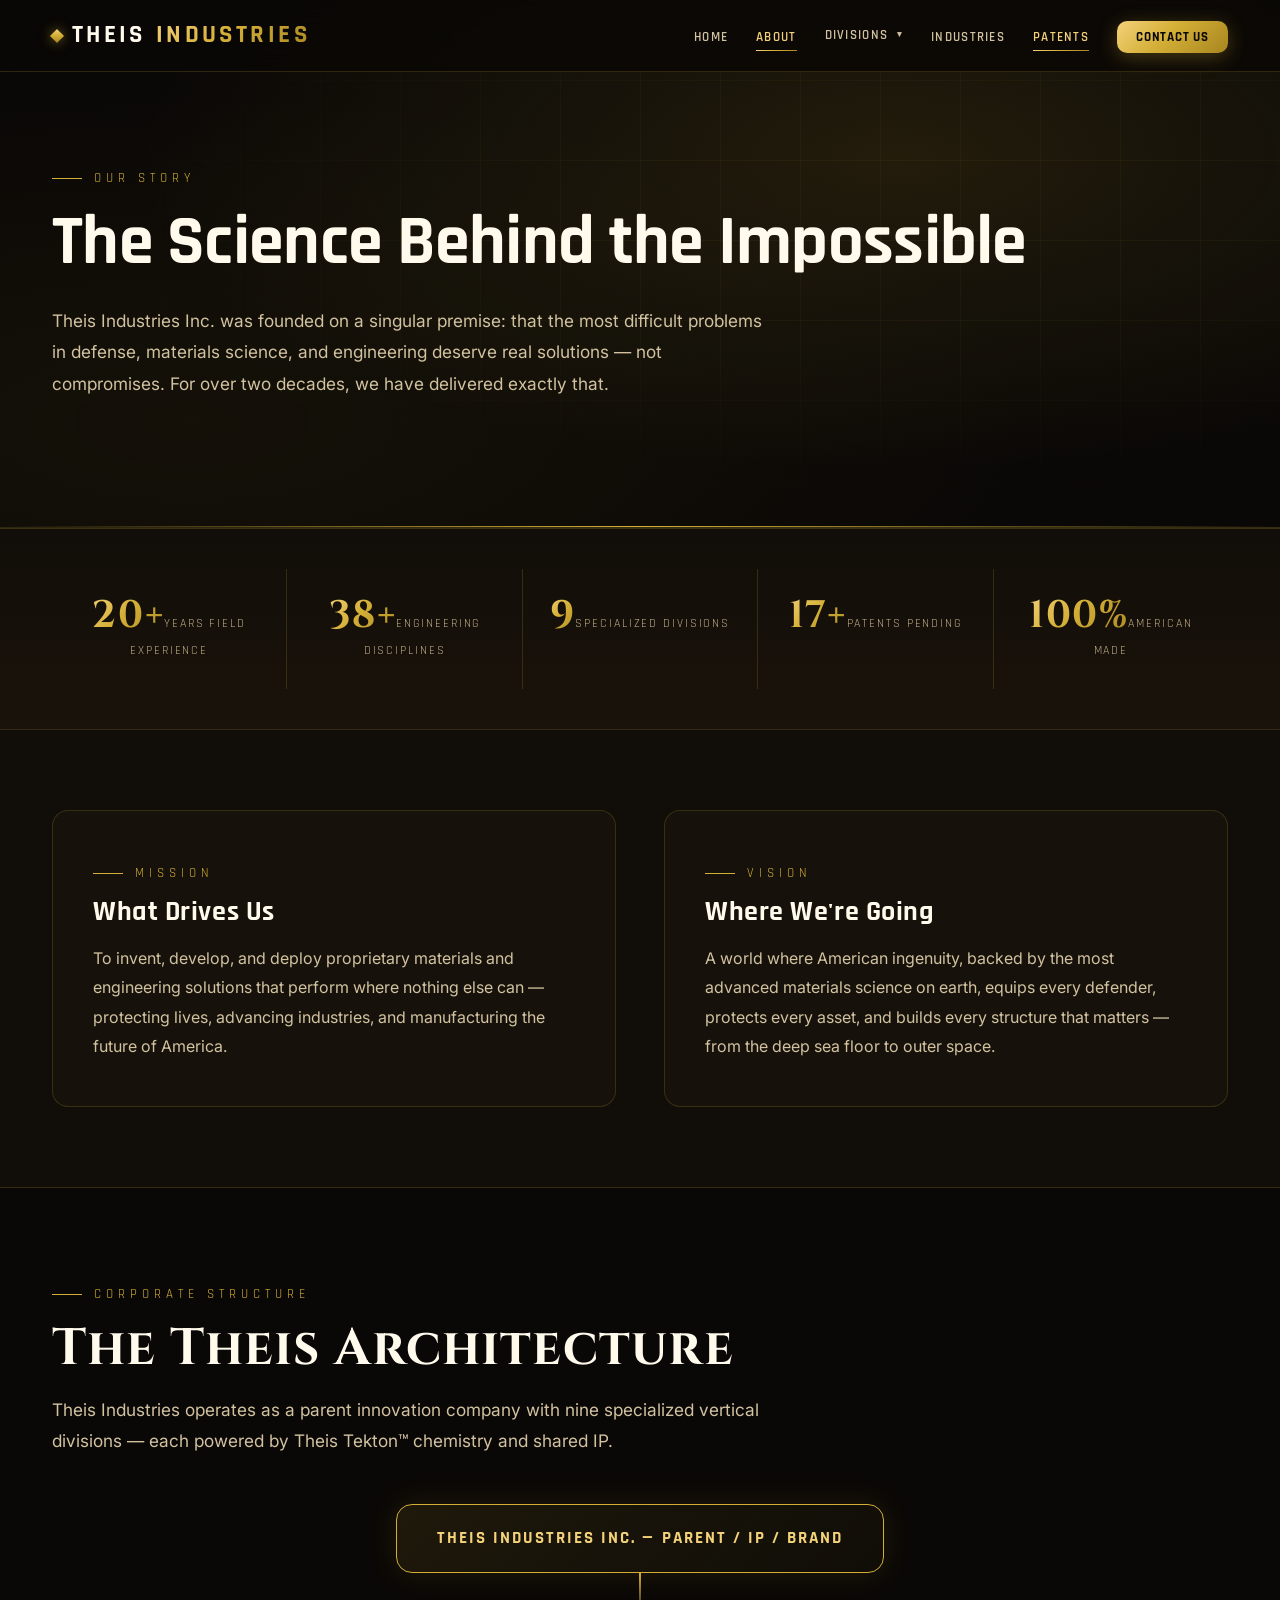
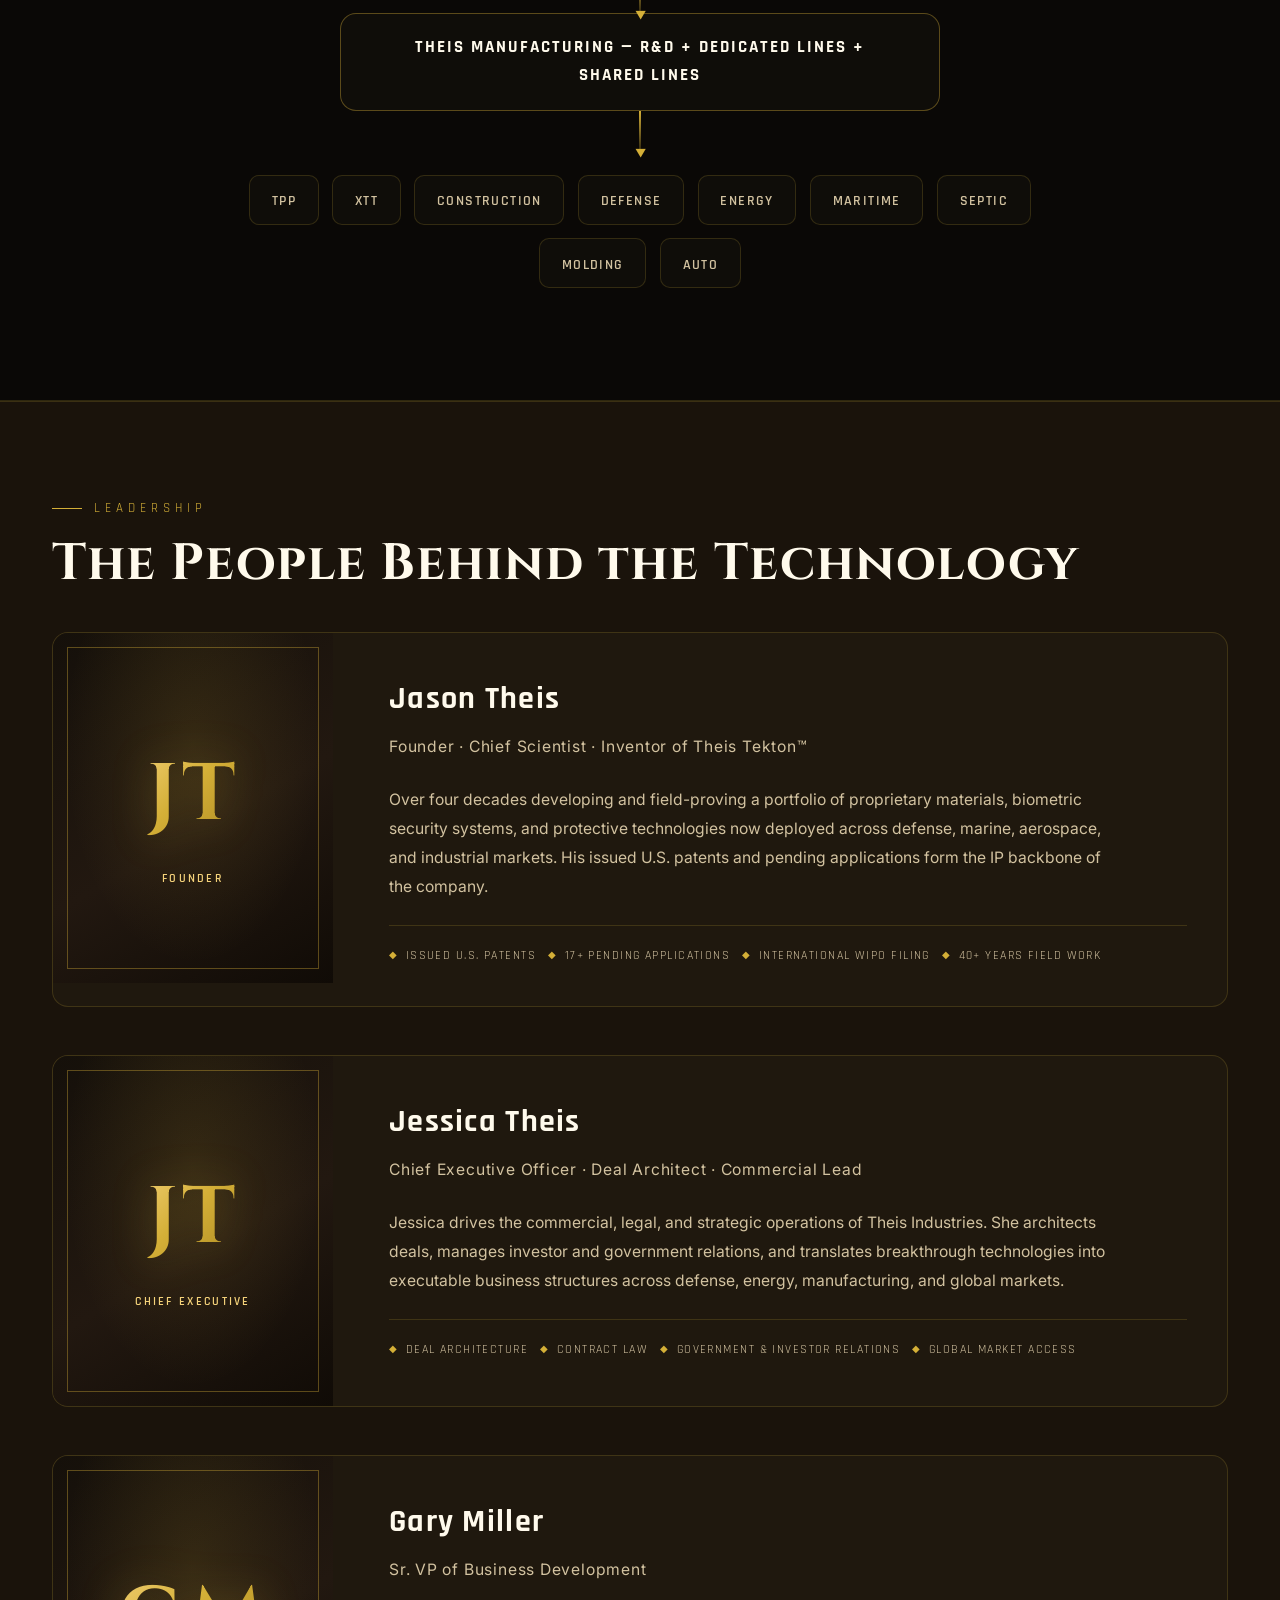
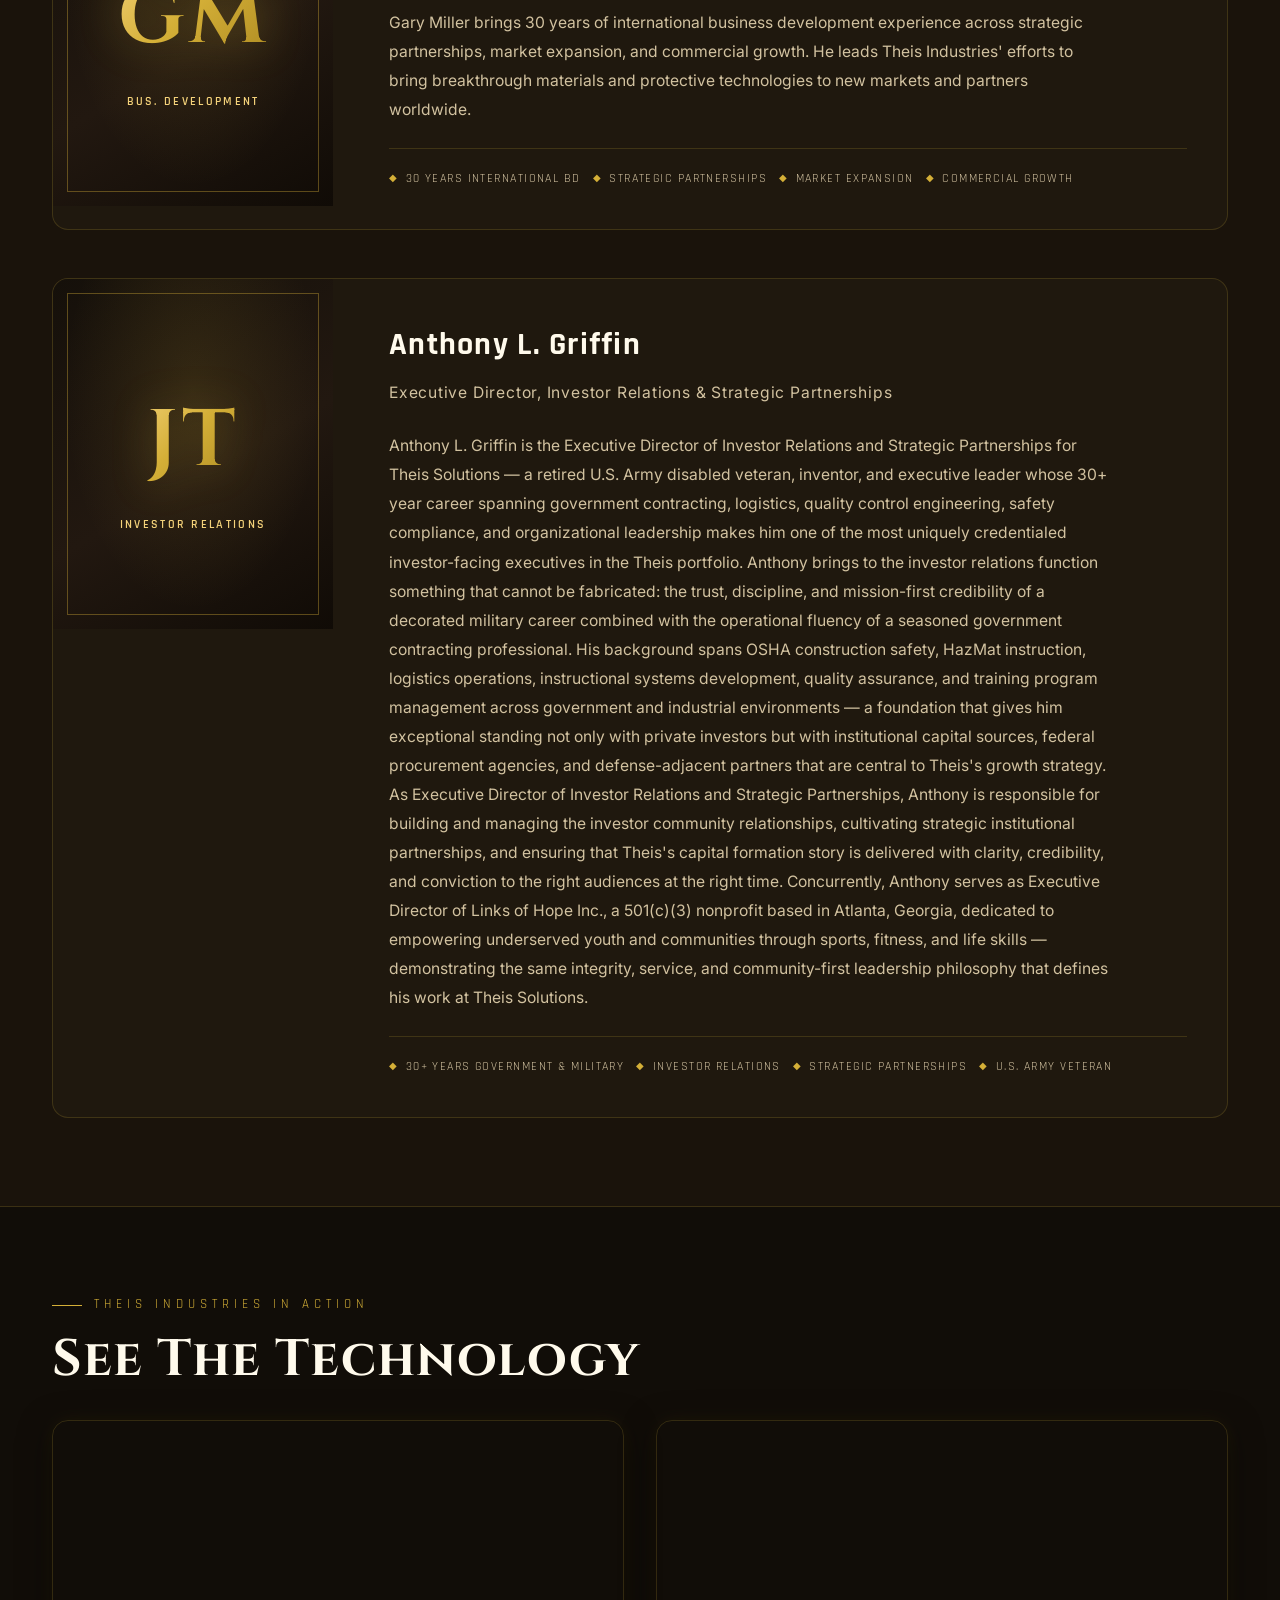
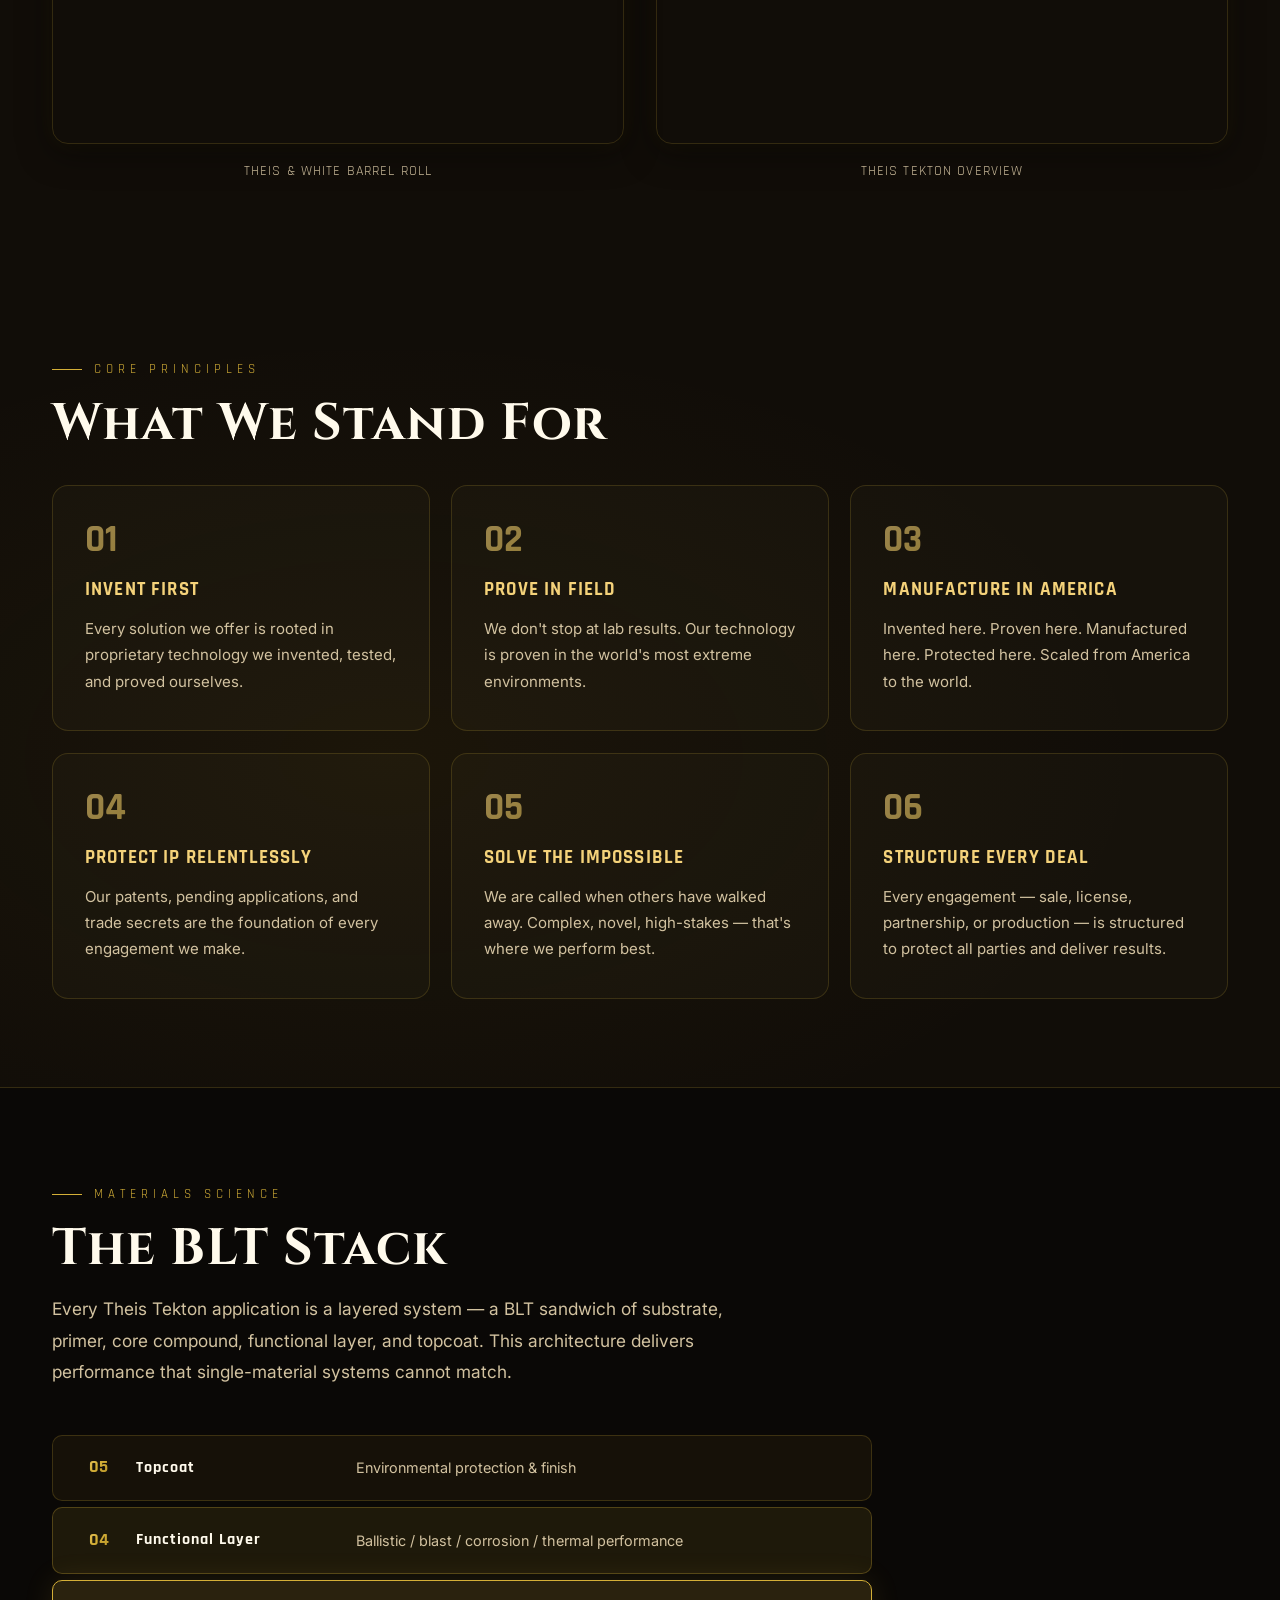
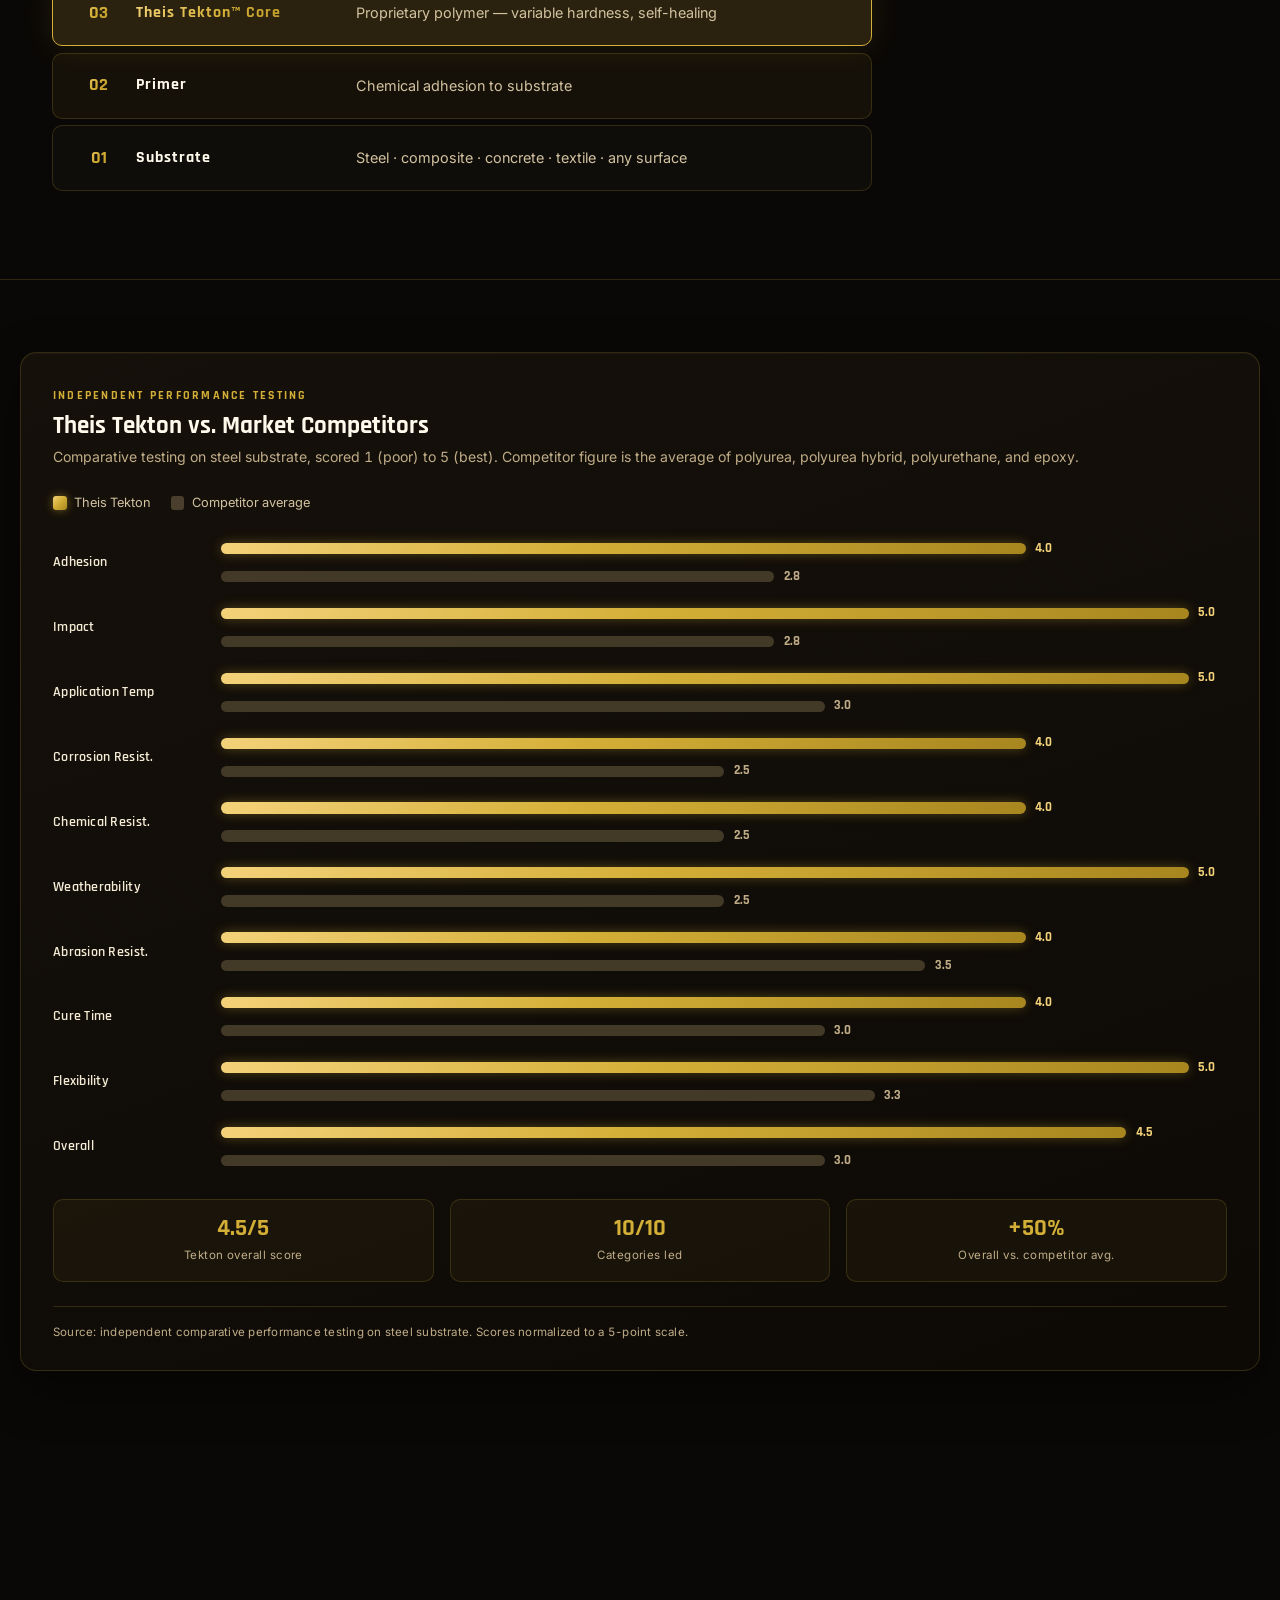
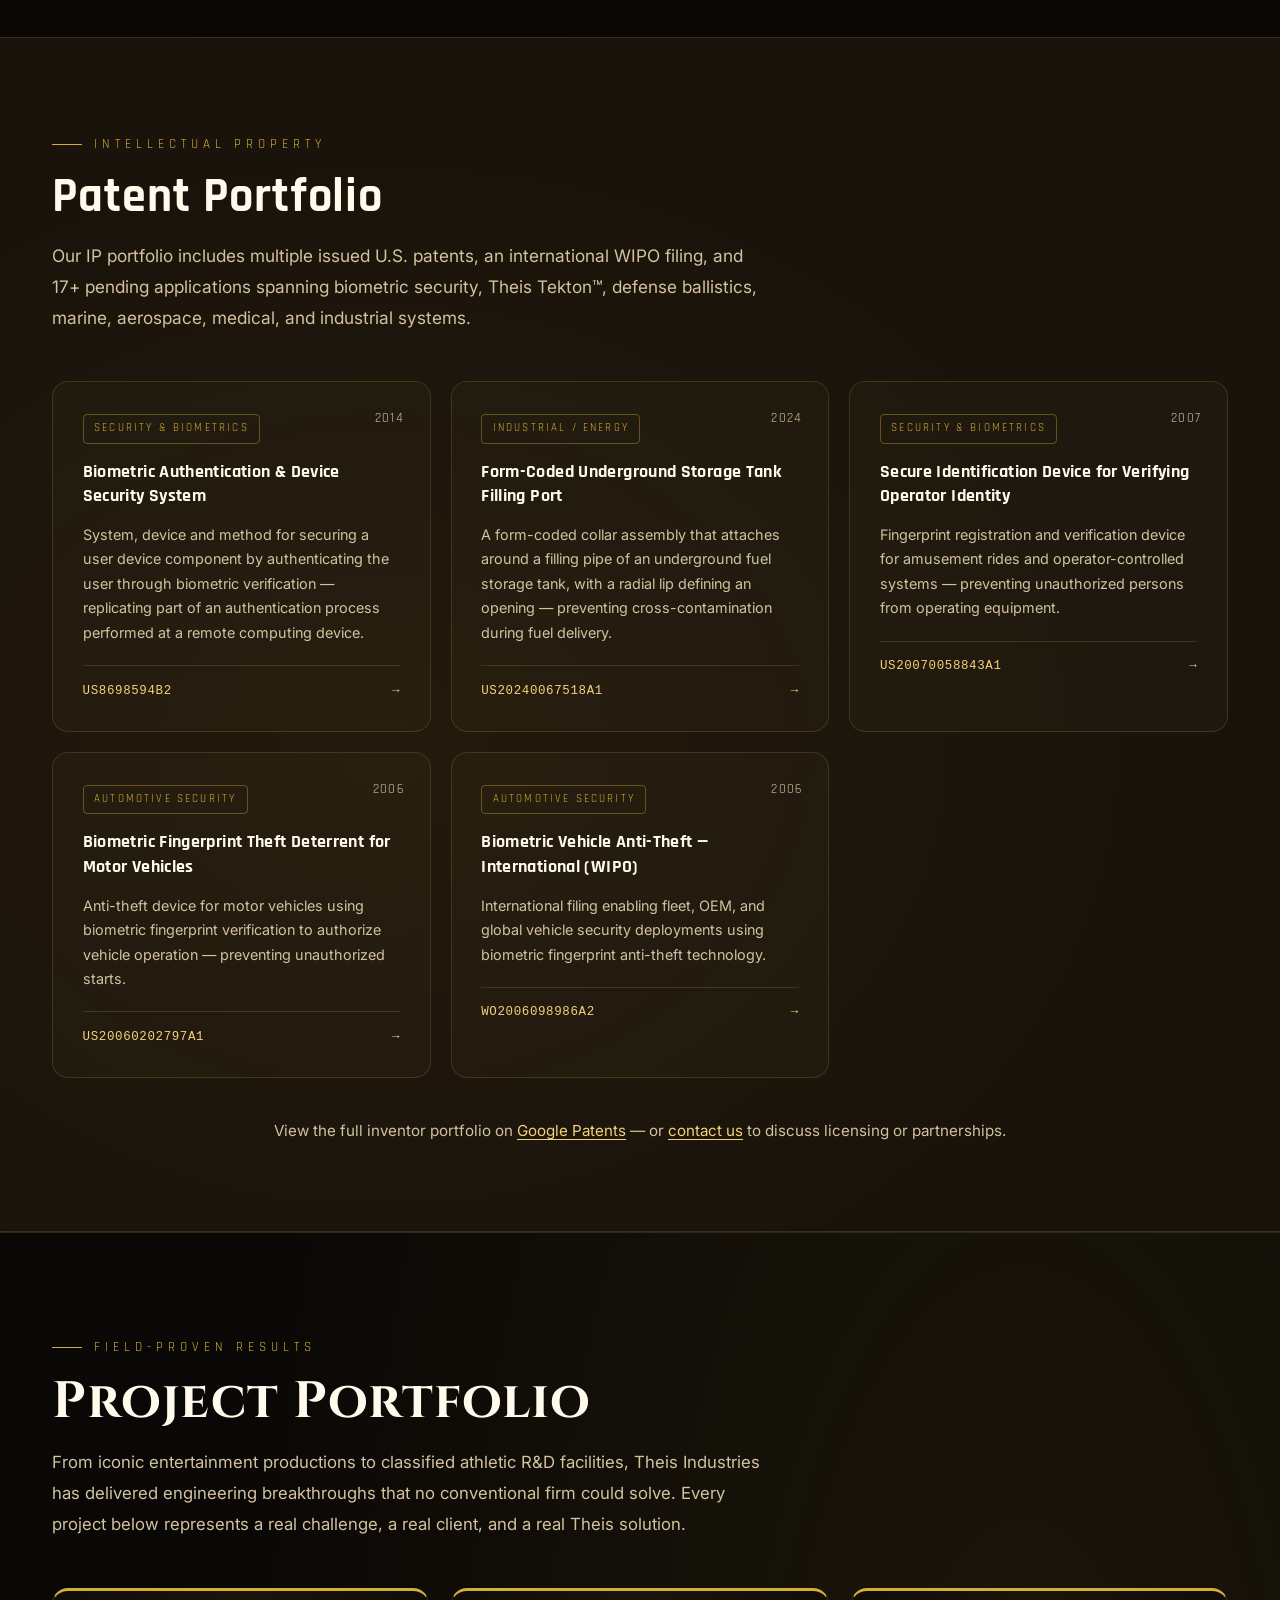
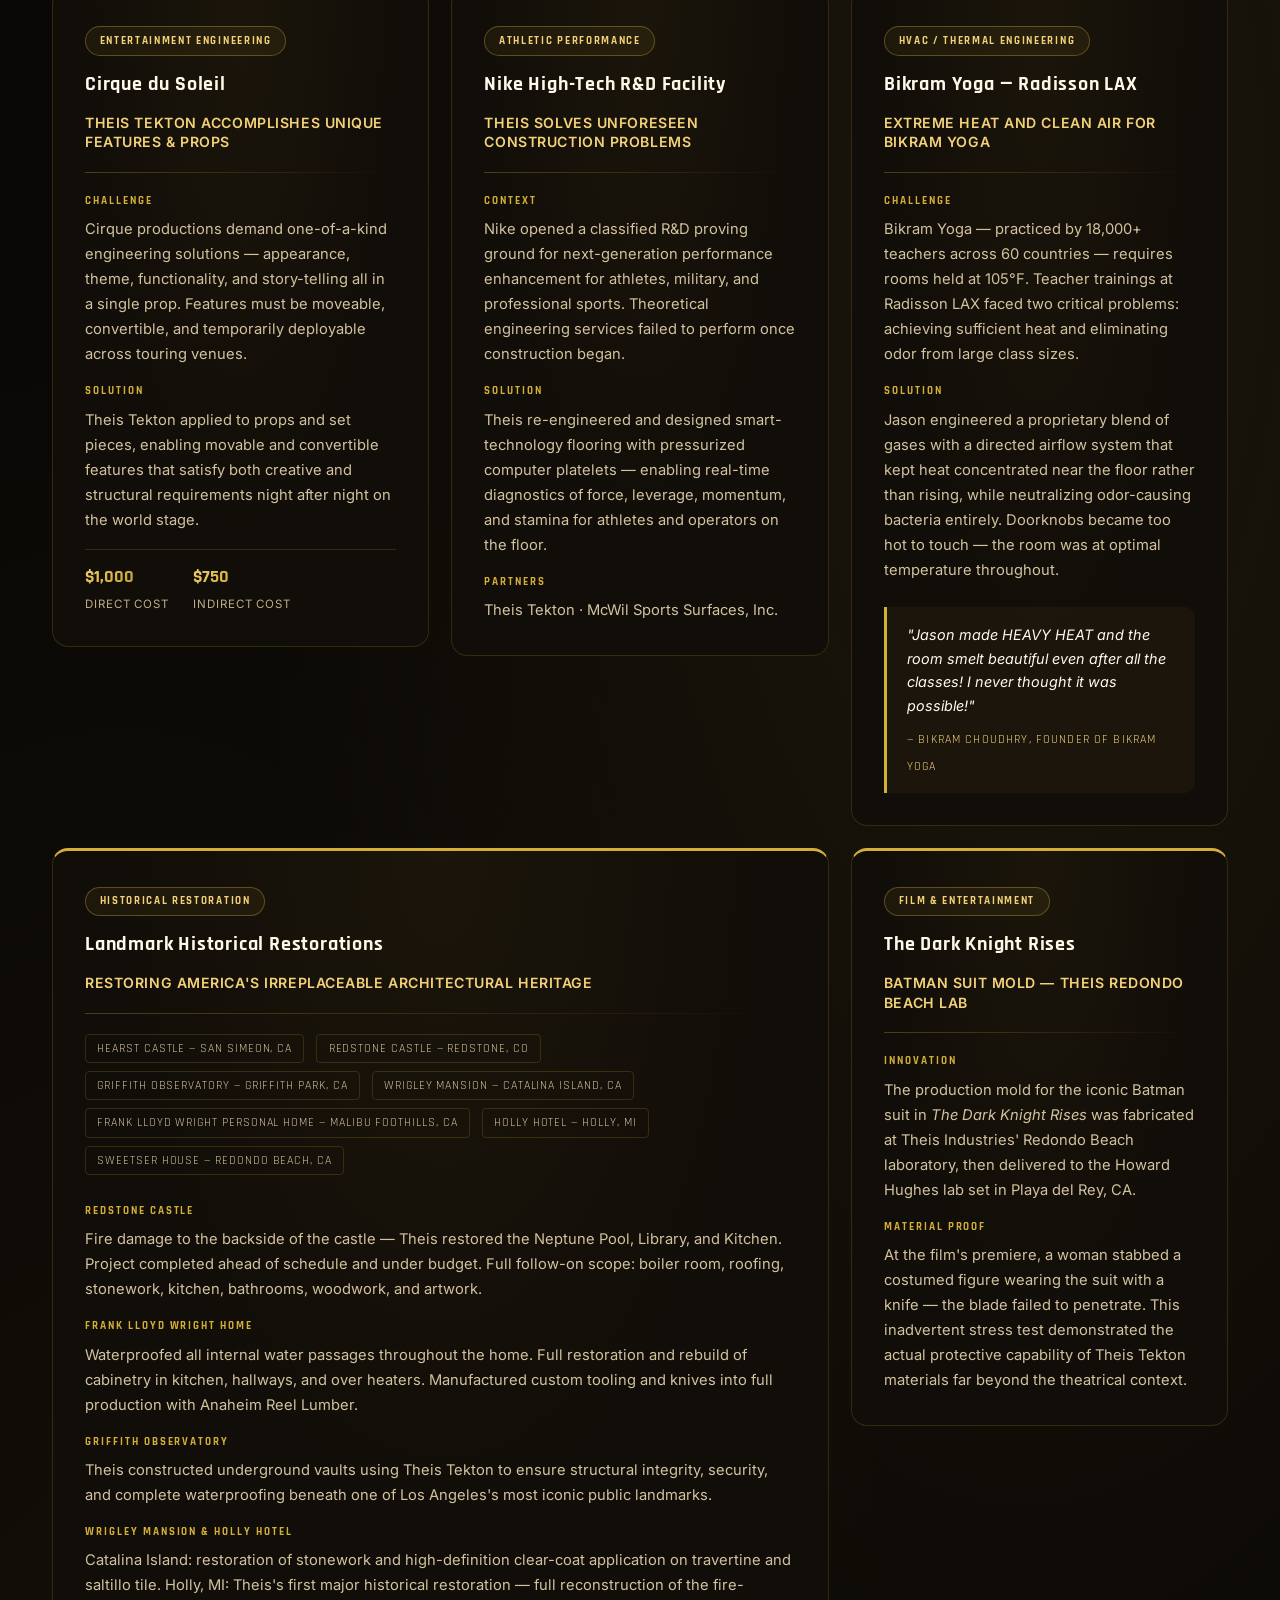
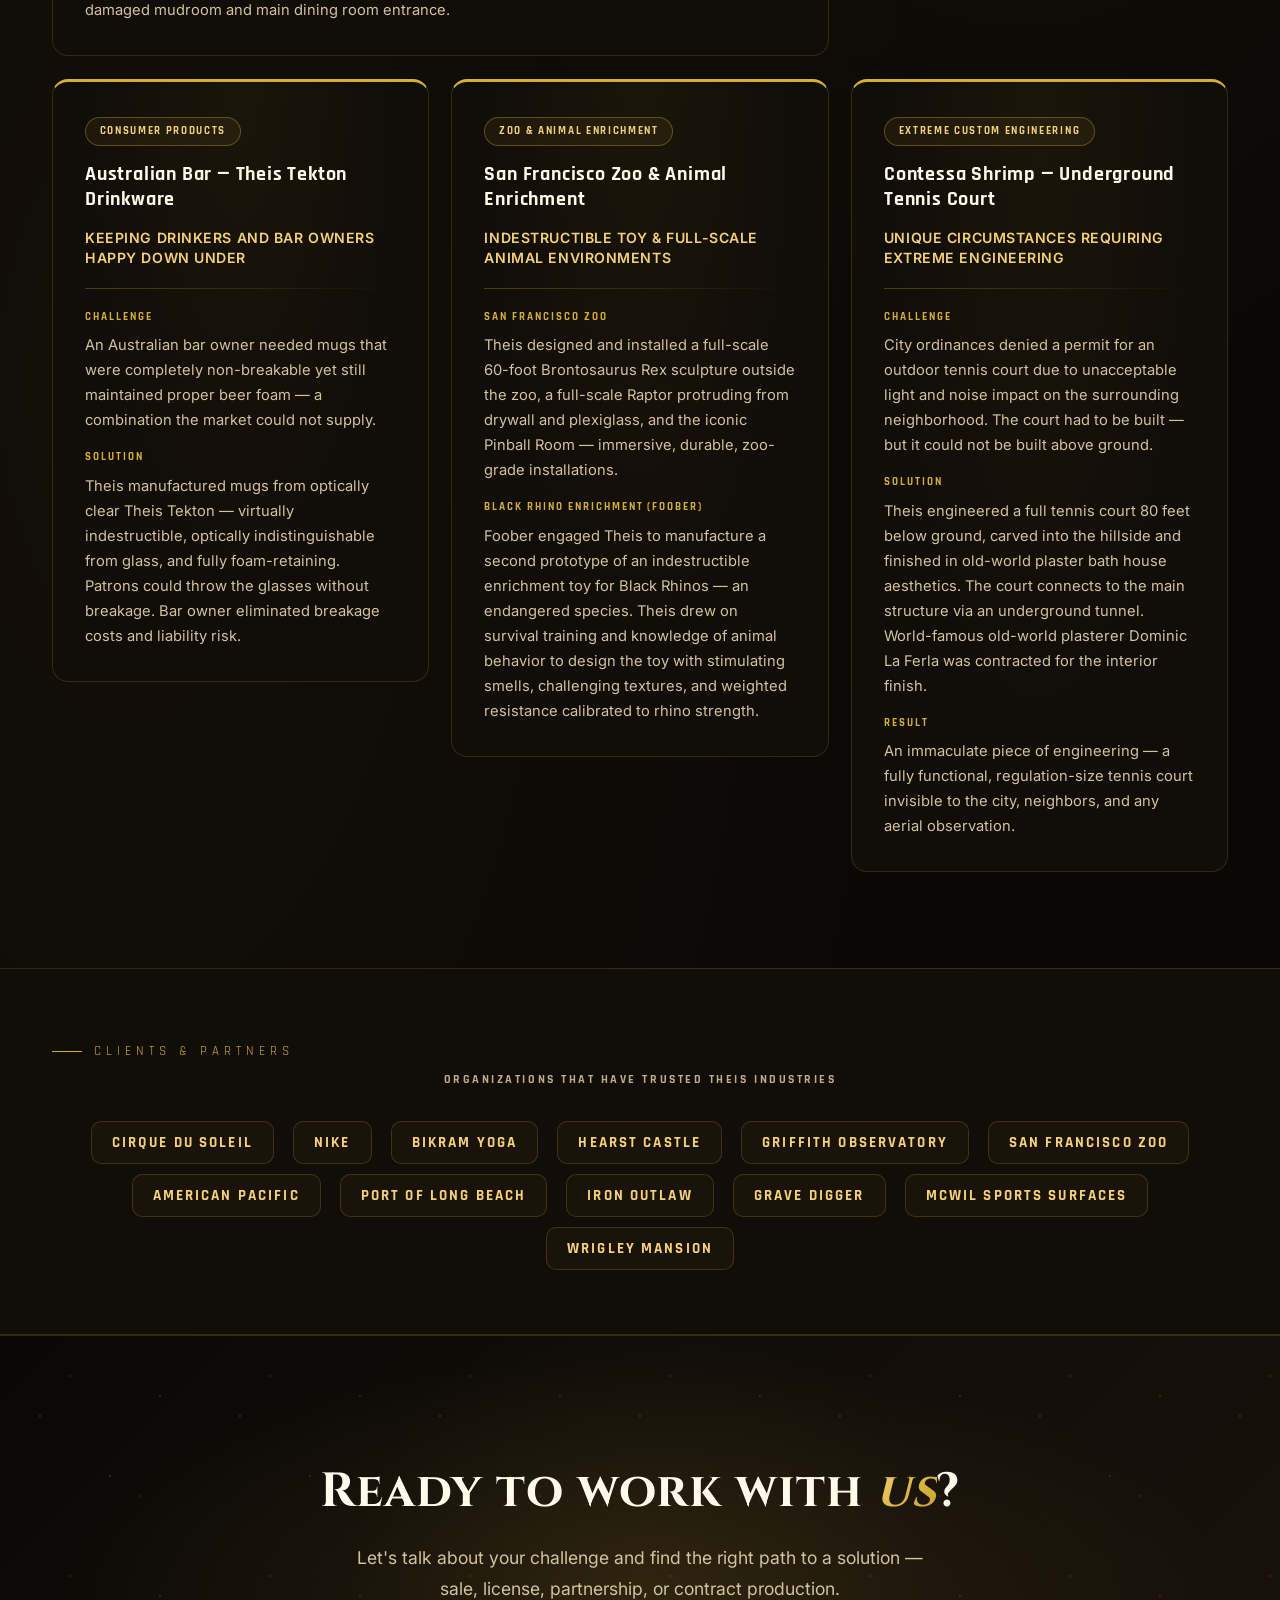
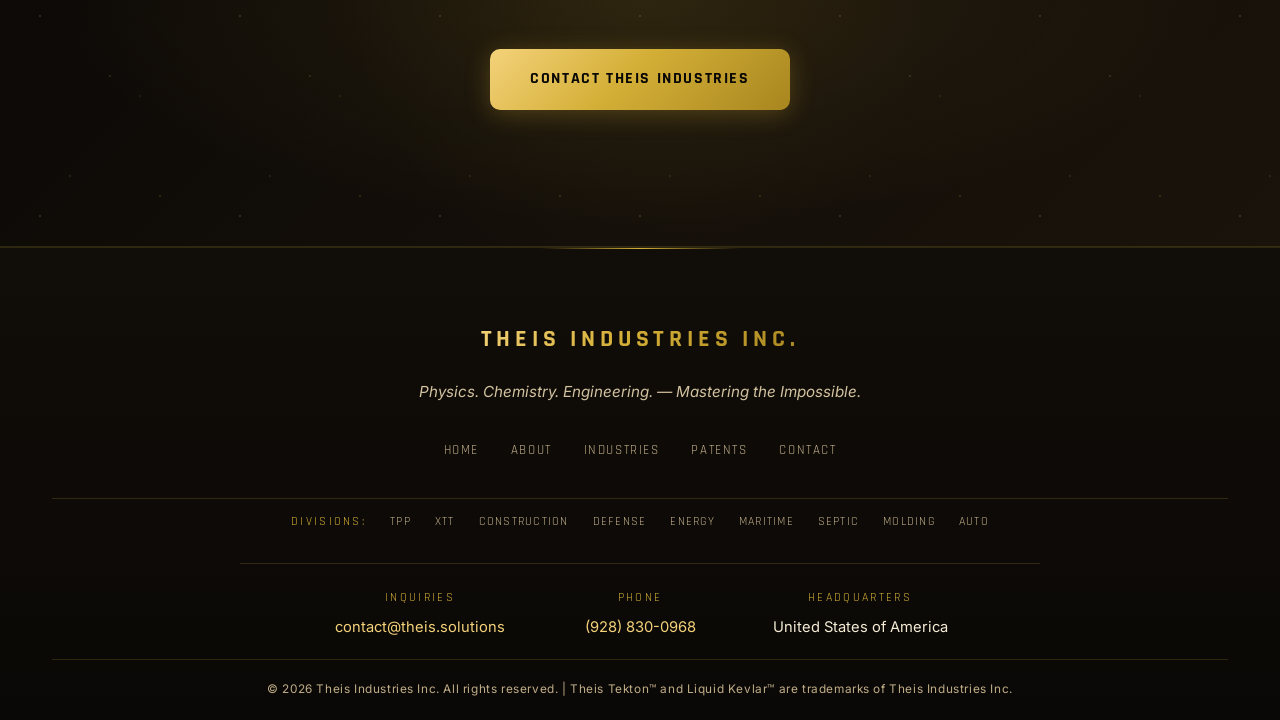
==== commit 52757c1d: "Add Anthony L. Griffin to leadership team; update Jason experience to four decades" ====
--- a/about.html
+++ b/about.html
@@ -1,4 +1,3 @@
-
 <!DOCTYPE html>
 <html lang="en">
 <head>
@@ -256,7 +255,6 @@
     }
     .team-portrait-jessica::before { content: 'JT'; }
     .team-portrait-gary::before { content: 'GM'; }
-    .team-portrait-anthony::before { content: 'AG'; }
     .team-portrait-sub {
       font-family: var(--font-head);
       font-size: .72rem; font-weight: 600;
@@ -867,12 +865,12 @@
           <div class="team-info">
             <h3>Jason Theis</h3>
             <p class="team-title">Founder · Chief Scientist · Inventor of Theis Tekton™</p>
-            <p>Over two decades developing and field-proving a portfolio of proprietary materials, biometric security systems, and protective technologies now deployed across defense, marine, aerospace, and industrial markets. His issued U.S. patents and pending applications form the IP backbone of the company.</p>
+            <p>Over four decades developing and field-proving a portfolio of proprietary materials, biometric security systems, and protective technologies now deployed across defense, marine, aerospace, and industrial markets. His issued U.S. patents and pending applications form the IP backbone of the company.</p>
             <div class="team-creds">
               <span>Issued U.S. Patents</span>
               <span>17+ Pending Applications</span>
               <span>International WIPO Filing</span>
-              <span>20+ Years Field Work</span>
+              <span>40+ Years Field Work</span>
             </div>
           </div>
         </div>
@@ -905,19 +903,19 @@
           </div>
         </div>
         <div class="team-card reveal">
-<div class="team-portrait team-portrait-anthony" role="img" aria-label="Anthony L. Griffin"><div class="team-portrait-sub">Investor Relations</div></div>
-<div class="team-info">
-<h3>Anthony L. Griffin</h3>
-<p class="team-title">Executive Director, Investor Relations &amp; Strategic Partnerships</p>
-<p>Anthony L. Griffin is the Executive Director of Investor Relations and Strategic Partnerships for Theis Solutions &mdash; a retired U.S. Army disabled veteran, inventor, and executive leader whose 30+ year career spanning government contracting, logistics, quality control engineering, safety compliance, and organizational leadership makes him one of the most uniquely credentialed investor-facing executives in the Theis portfolio. Anthony brings to the investor relations function something that cannot be fabricated: the trust, discipline, and mission-first credibility of a decorated military career combined with the operational fluency of a seasoned government contracting professional. His background spans OSHA construction safety, HazMat instruction, logistics operations, instructional systems development, quality assurance, and training program management across government and industrial environments &mdash; a foundation that gives him exceptional standing not only with private investors but with institutional capital sources, federal procurement agencies, and defense-adjacent partners that are central to Theis's growth strategy. As Executive Director of Investor Relations and Strategic Partnerships, Anthony is responsible for building and managing the investor community relationships, cultivating strategic institutional partnerships, and ensuring that Theis's capital formation story is delivered with clarity, credibility, and conviction to the right audiences at the right time. Concurrently, Anthony serves as Executive Director of Links of Hope Inc., a 501(c)(3) nonprofit based in Atlanta, Georgia, dedicated to empowering underserved youth and communities through sports, fitness, and life skills &mdash; demonstrating the same integrity, service, and community-first leadership philosophy that defines his work at Theis Solutions.</p>
-<div class="team-creds">
-<span>30+ Years Government &amp; Military</span>
-<span>Investor Relations</span>
-<span>Strategic Partnerships</span>
-<span>U.S. Army Veteran &middot; Disabled</span>
-</div>
-</div>
-</div>
+          <div class="team-portrait team-portrait-anthony" role="img" aria-label="Anthony L. Griffin"><span class="team-portrait-sub">Investor Relations</span></div>
+          <div class="team-info">
+            <h3>Anthony L. Griffin</h3>
+            <p class="team-title">Executive Director, Investor Relations &amp; Strategic Partnerships</p>
+            <p>Anthony L. Griffin is the Executive Director of Investor Relations and Strategic Partnerships for Theis Solutions &mdash; a retired U.S. Army disabled veteran, inventor, and executive leader whose 30+ year career spanning government contracting, logistics, quality control engineering, safety compliance, and organizational leadership makes him one of the most uniquely credentialed investor-facing executives in the Theis portfolio. Anthony brings to the investor relations function something that cannot be fabricated: the trust, discipline, and mission-first credibility of a decorated military career combined with the operational fluency of a seasoned government contracting professional. His background spans OSHA construction safety, HazMat instruction, logistics operations, instructional systems development, quality assurance, and training program management across government and industrial environments &mdash; a foundation that gives him exceptional standing not only with private investors but with institutional capital sources, federal procurement agencies, and defense-adjacent partners that are central to Theis's growth strategy. As Executive Director of Investor Relations and Strategic Partnerships, Anthony is responsible for building and managing the investor community relationships, cultivating strategic institutional partnerships, and ensuring that Theis's capital formation story is delivered with clarity, credibility, and conviction to the right audiences at the right time. Concurrently, Anthony serves as Executive Director of Links of Hope Inc., a 501(c)(3) nonprofit based in Atlanta, Georgia, dedicated to empowering underserved youth and communities through sports, fitness, and life skills &mdash; demonstrating the same integrity, service, and community-first leadership philosophy that defines his work at Theis Solutions.</p>
+            <div class="team-creds">
+              <span>30+ Years Government &amp; Military</span>
+              <span>Investor Relations</span>
+              <span>Strategic Partnerships</span>
+              <span>U.S. Army Veteran</span>
+            </div>
+          </div>
+        </div>        
       </div>
 
     </div>
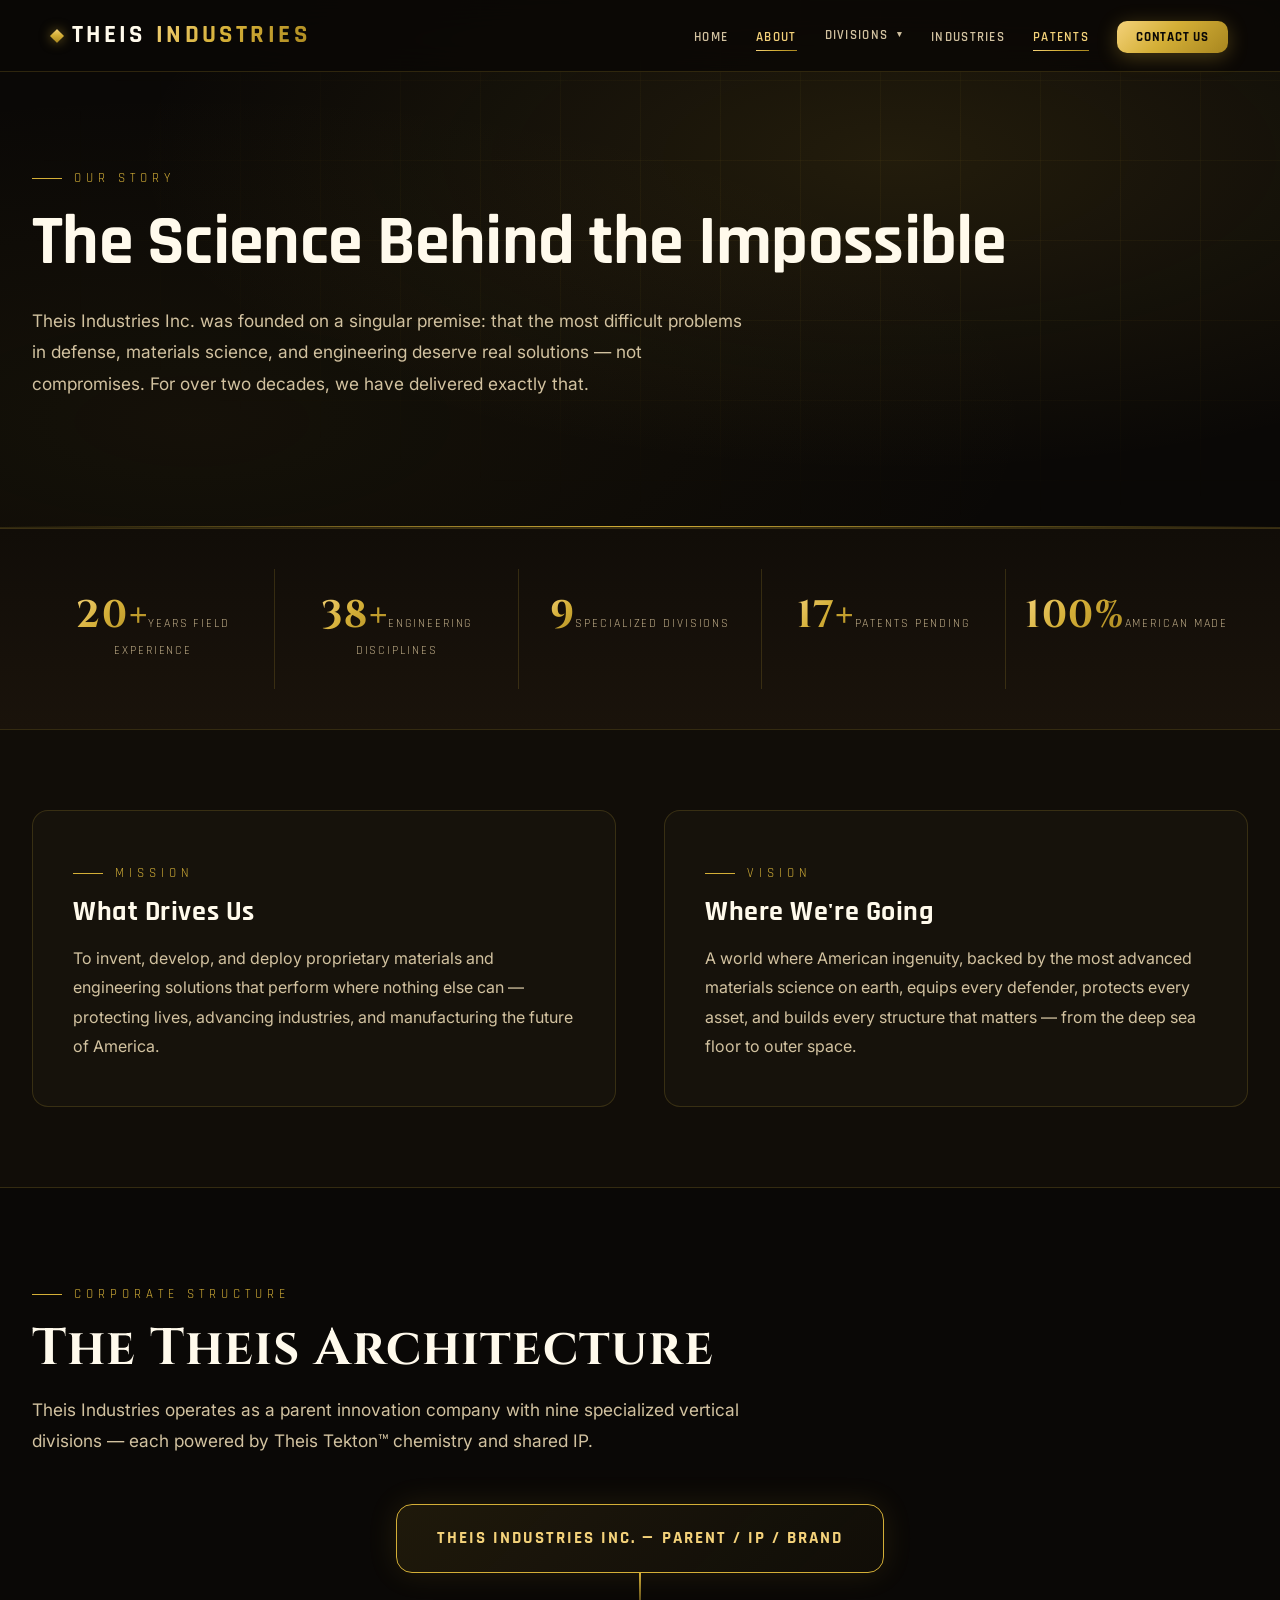
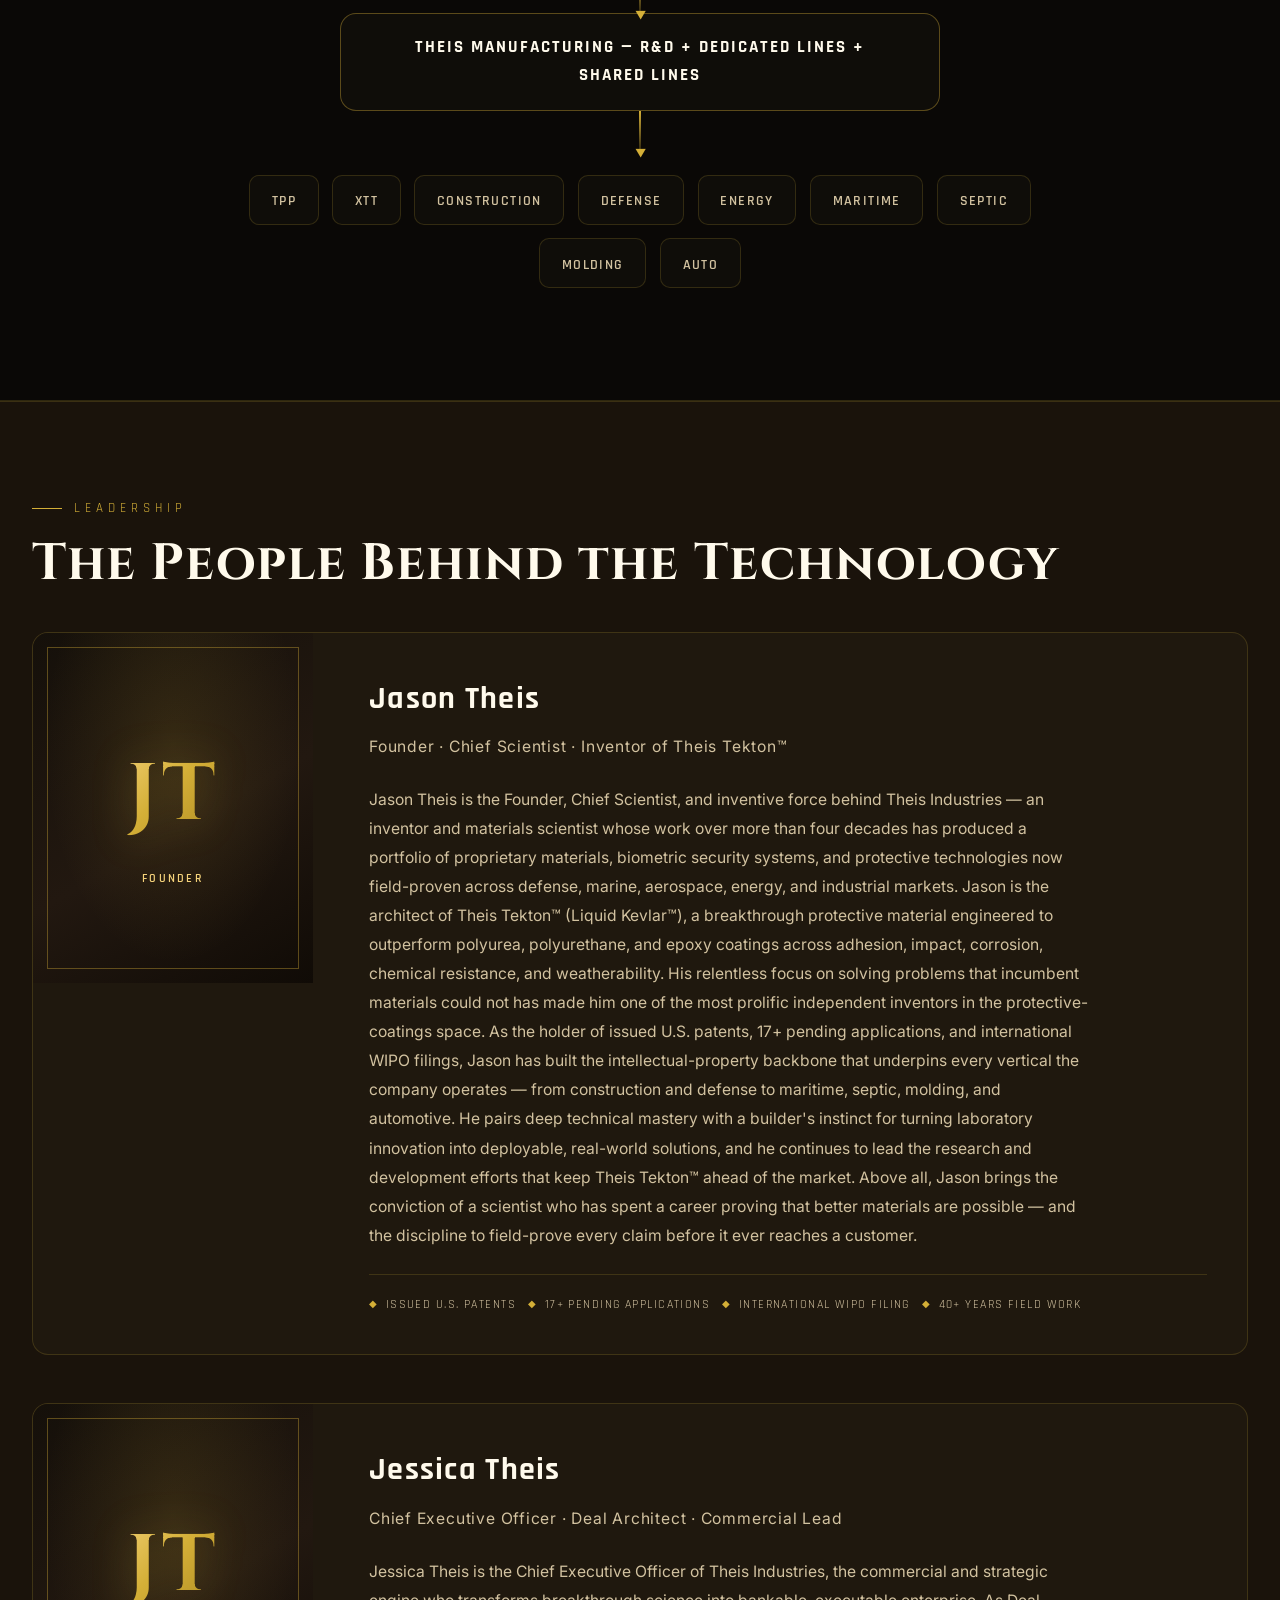
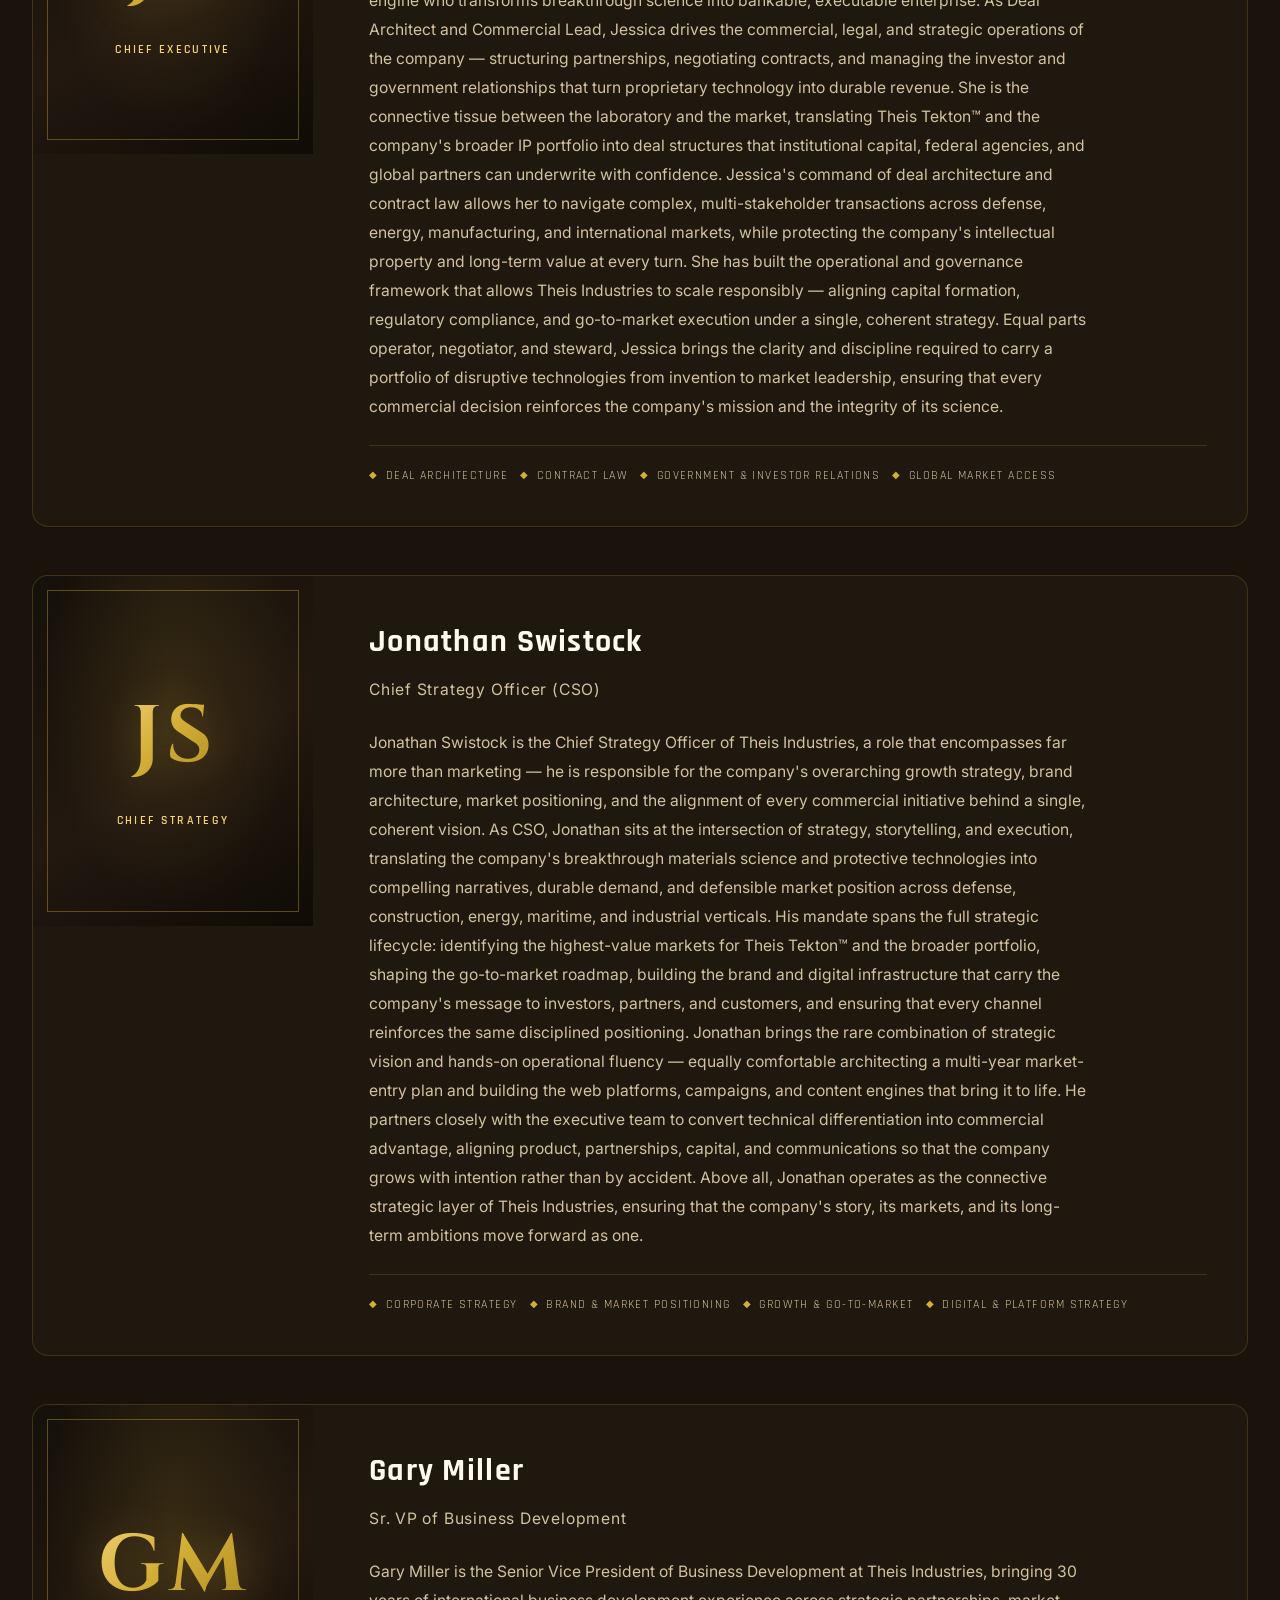
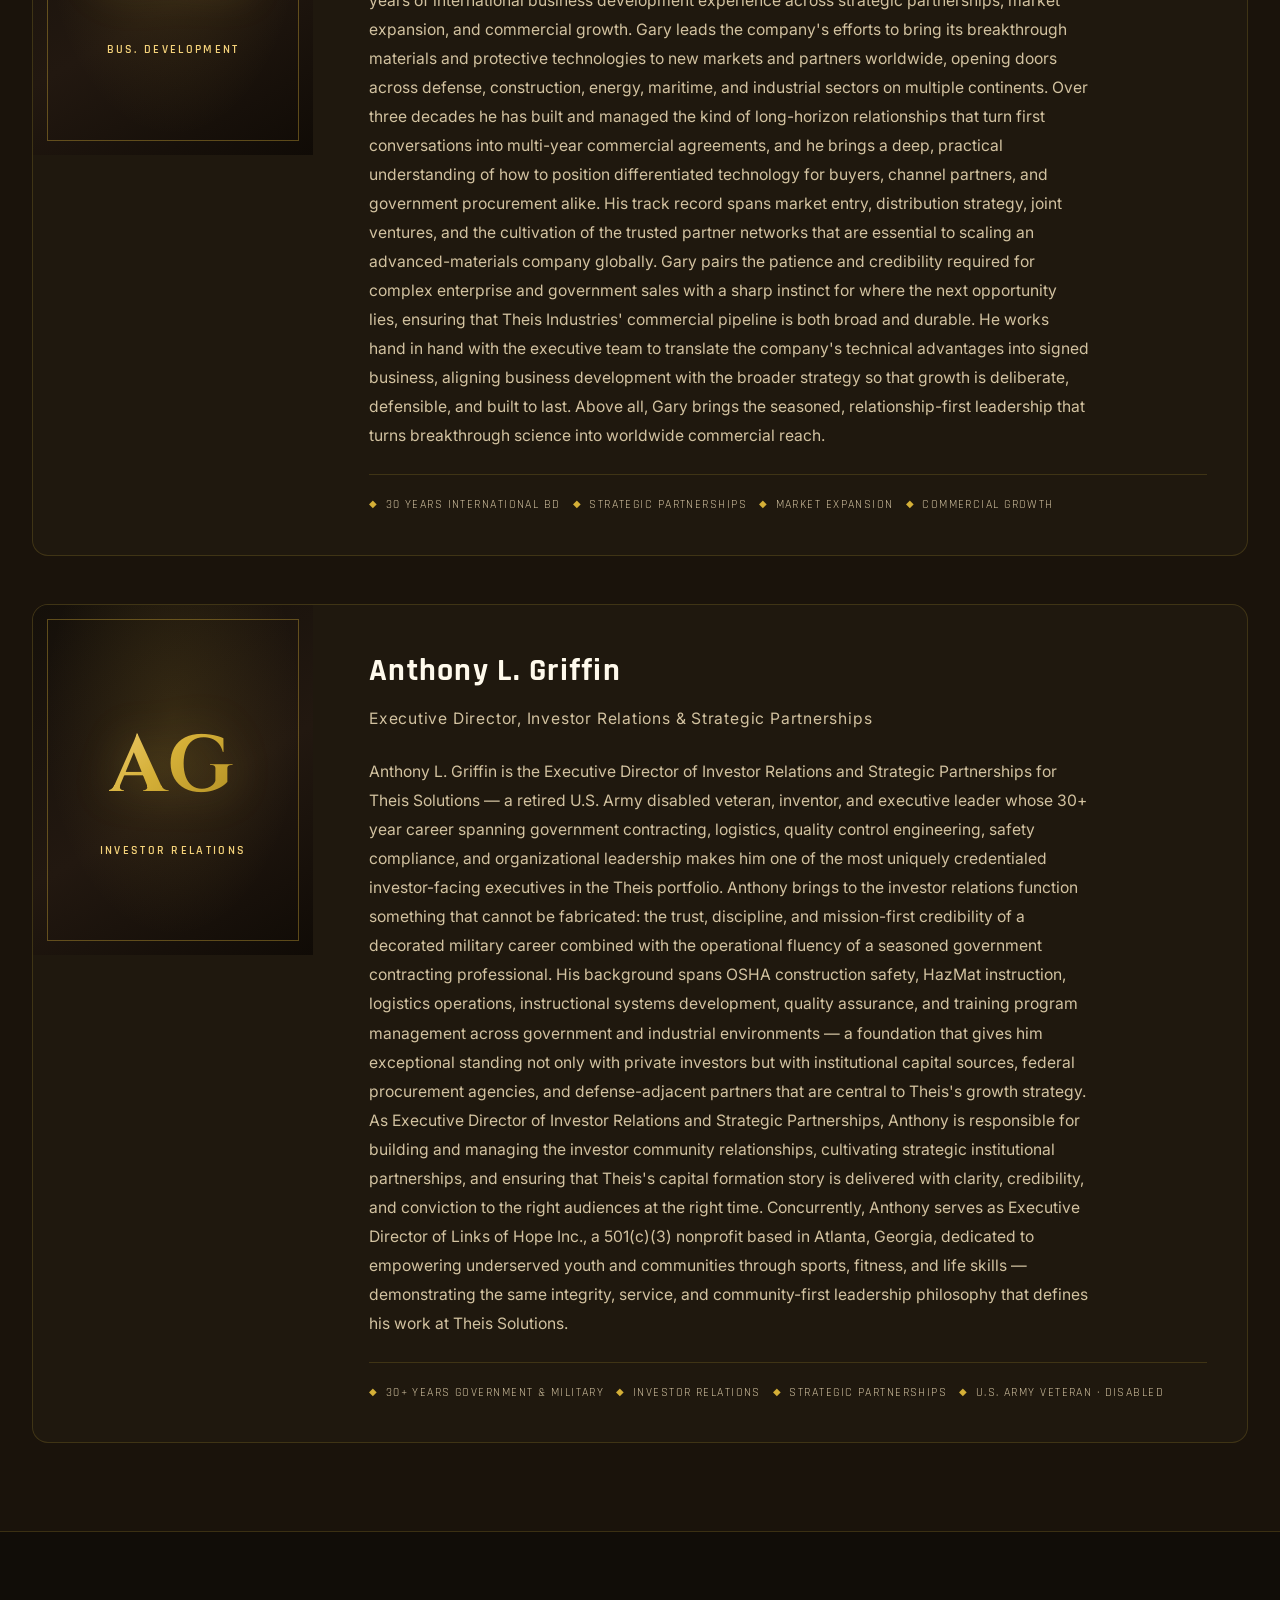
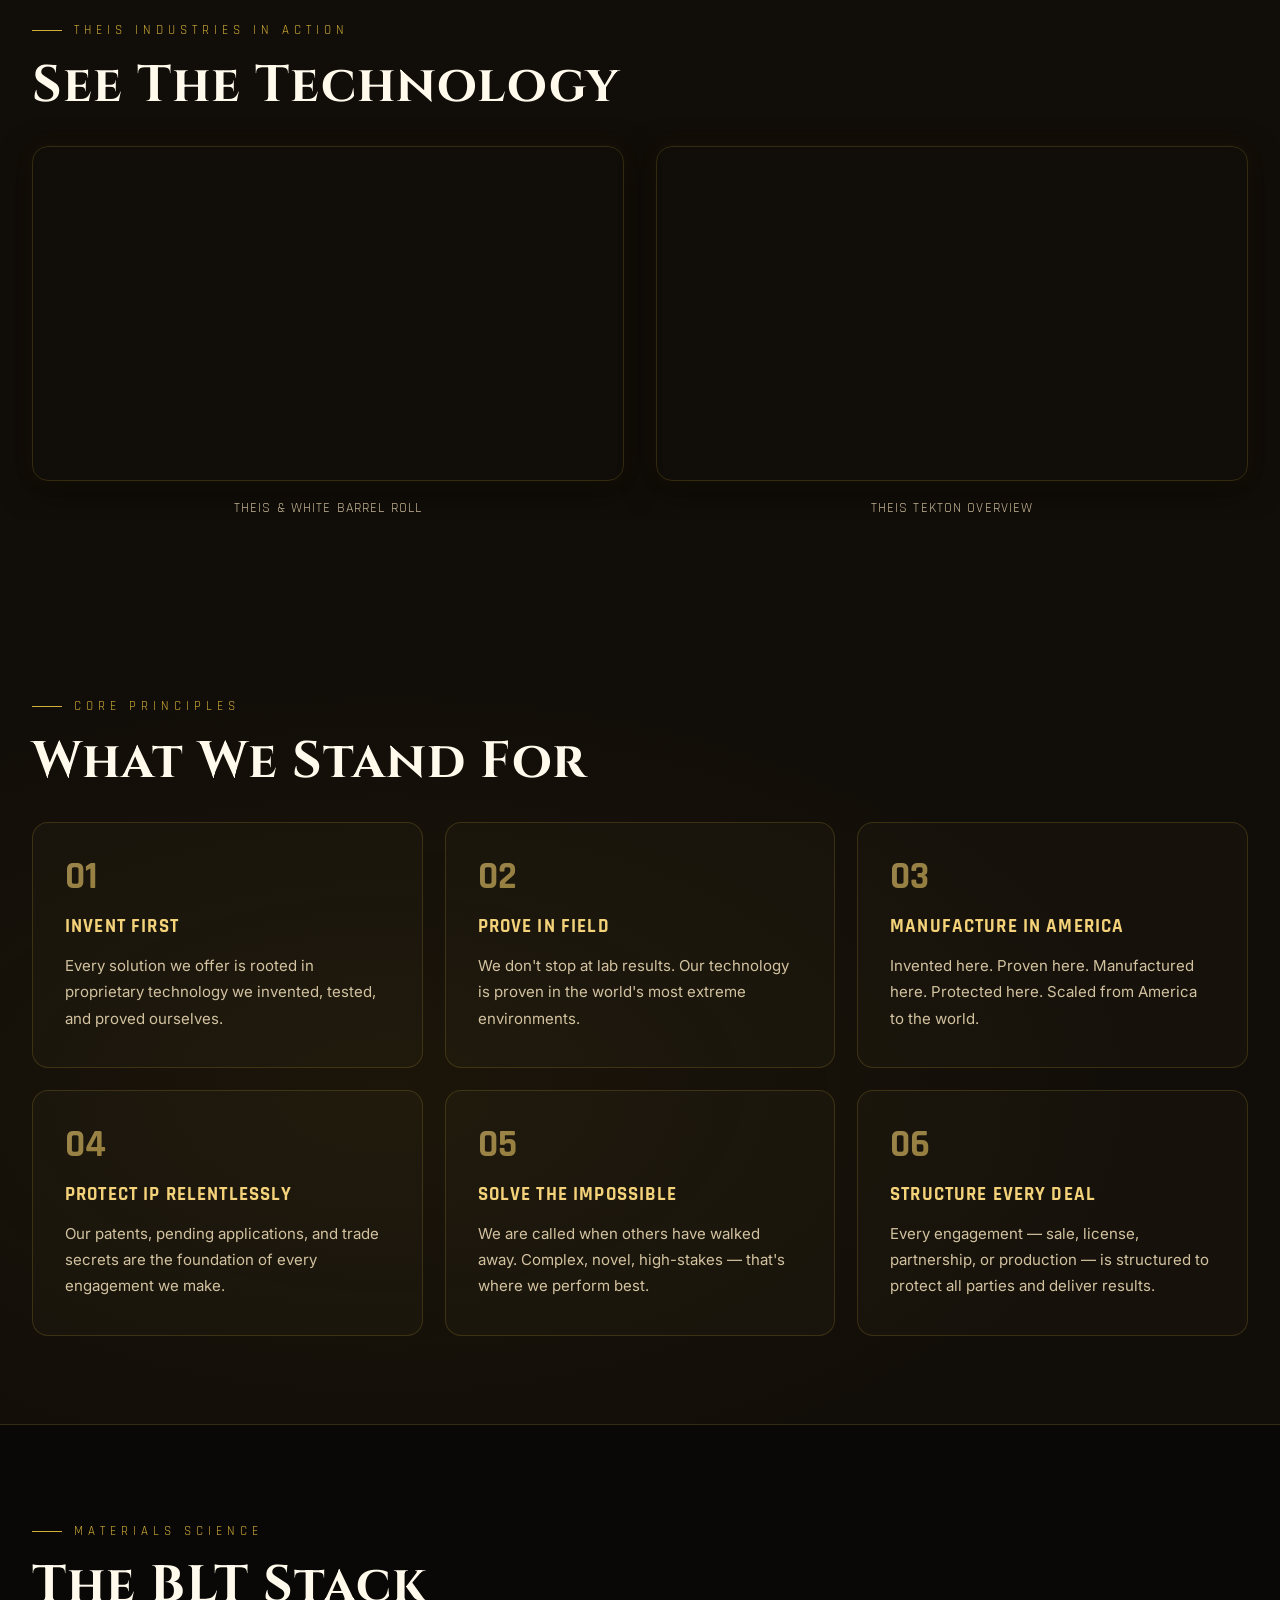
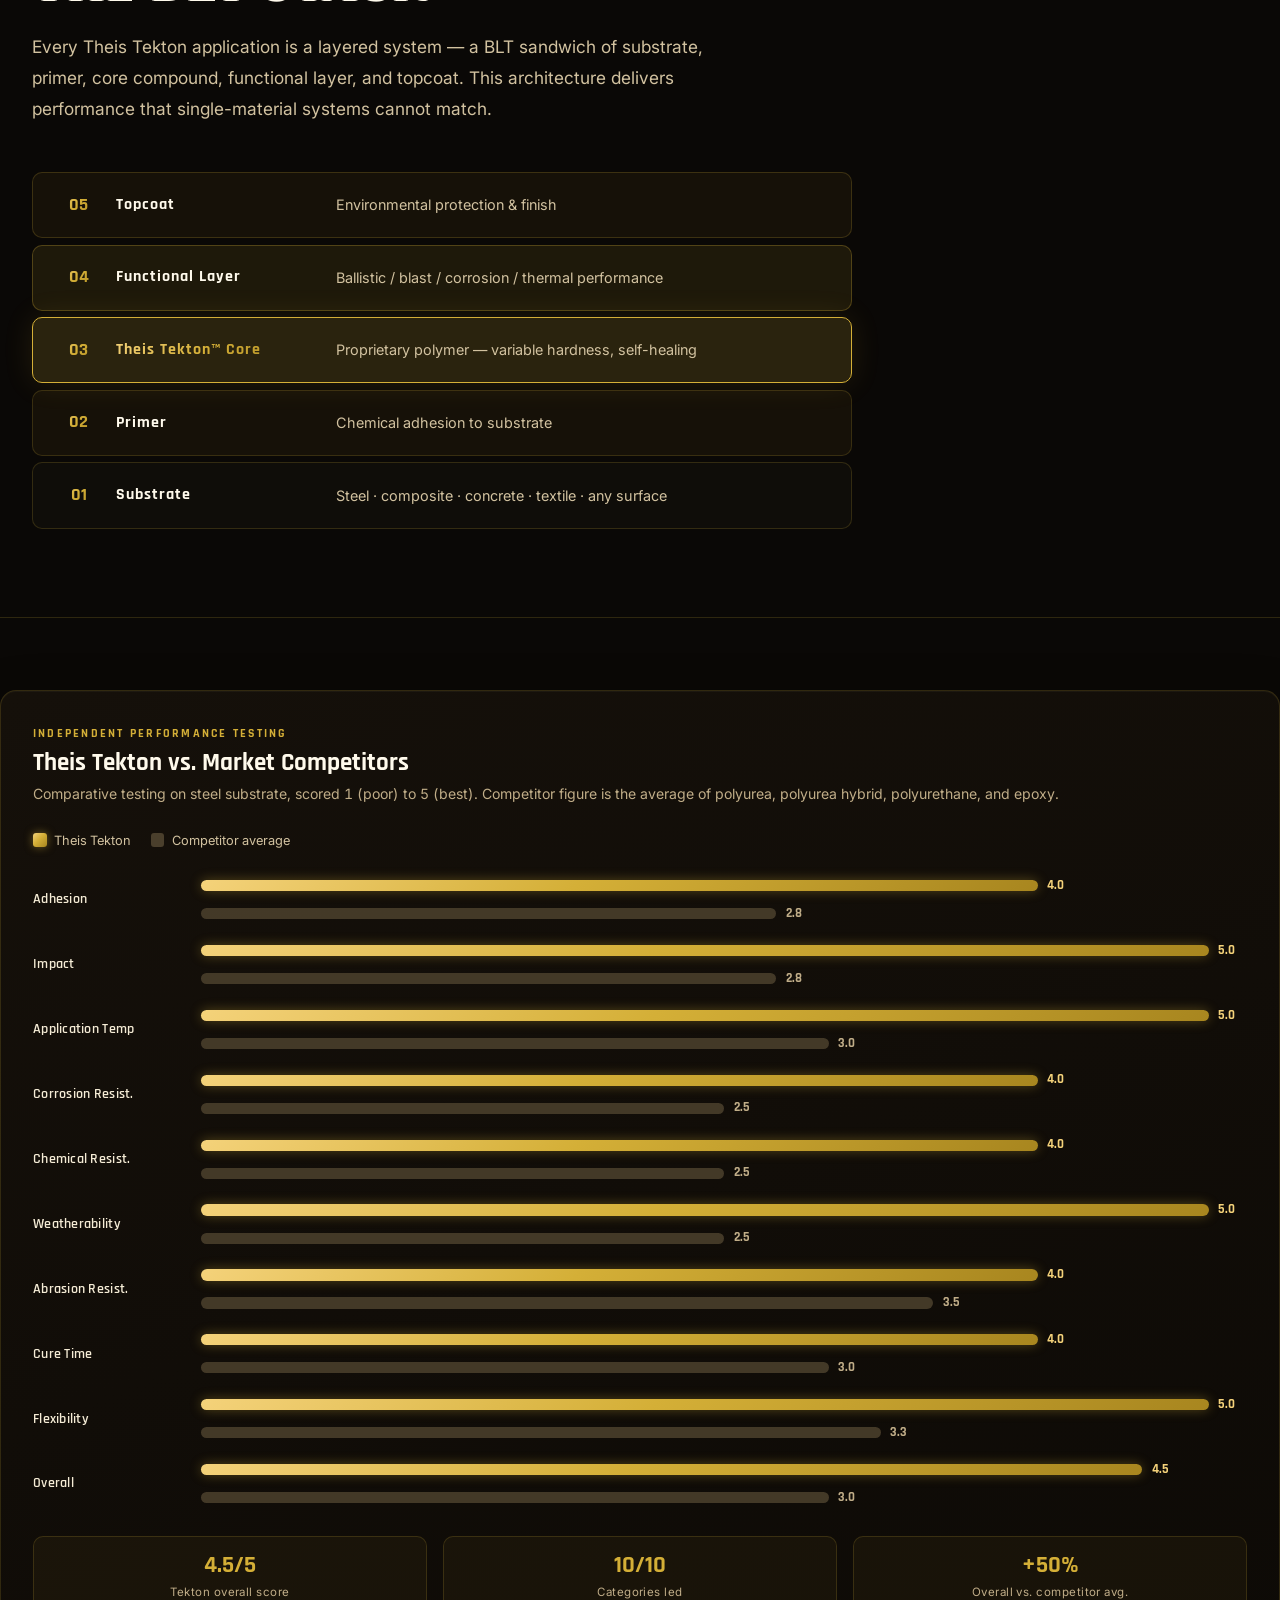
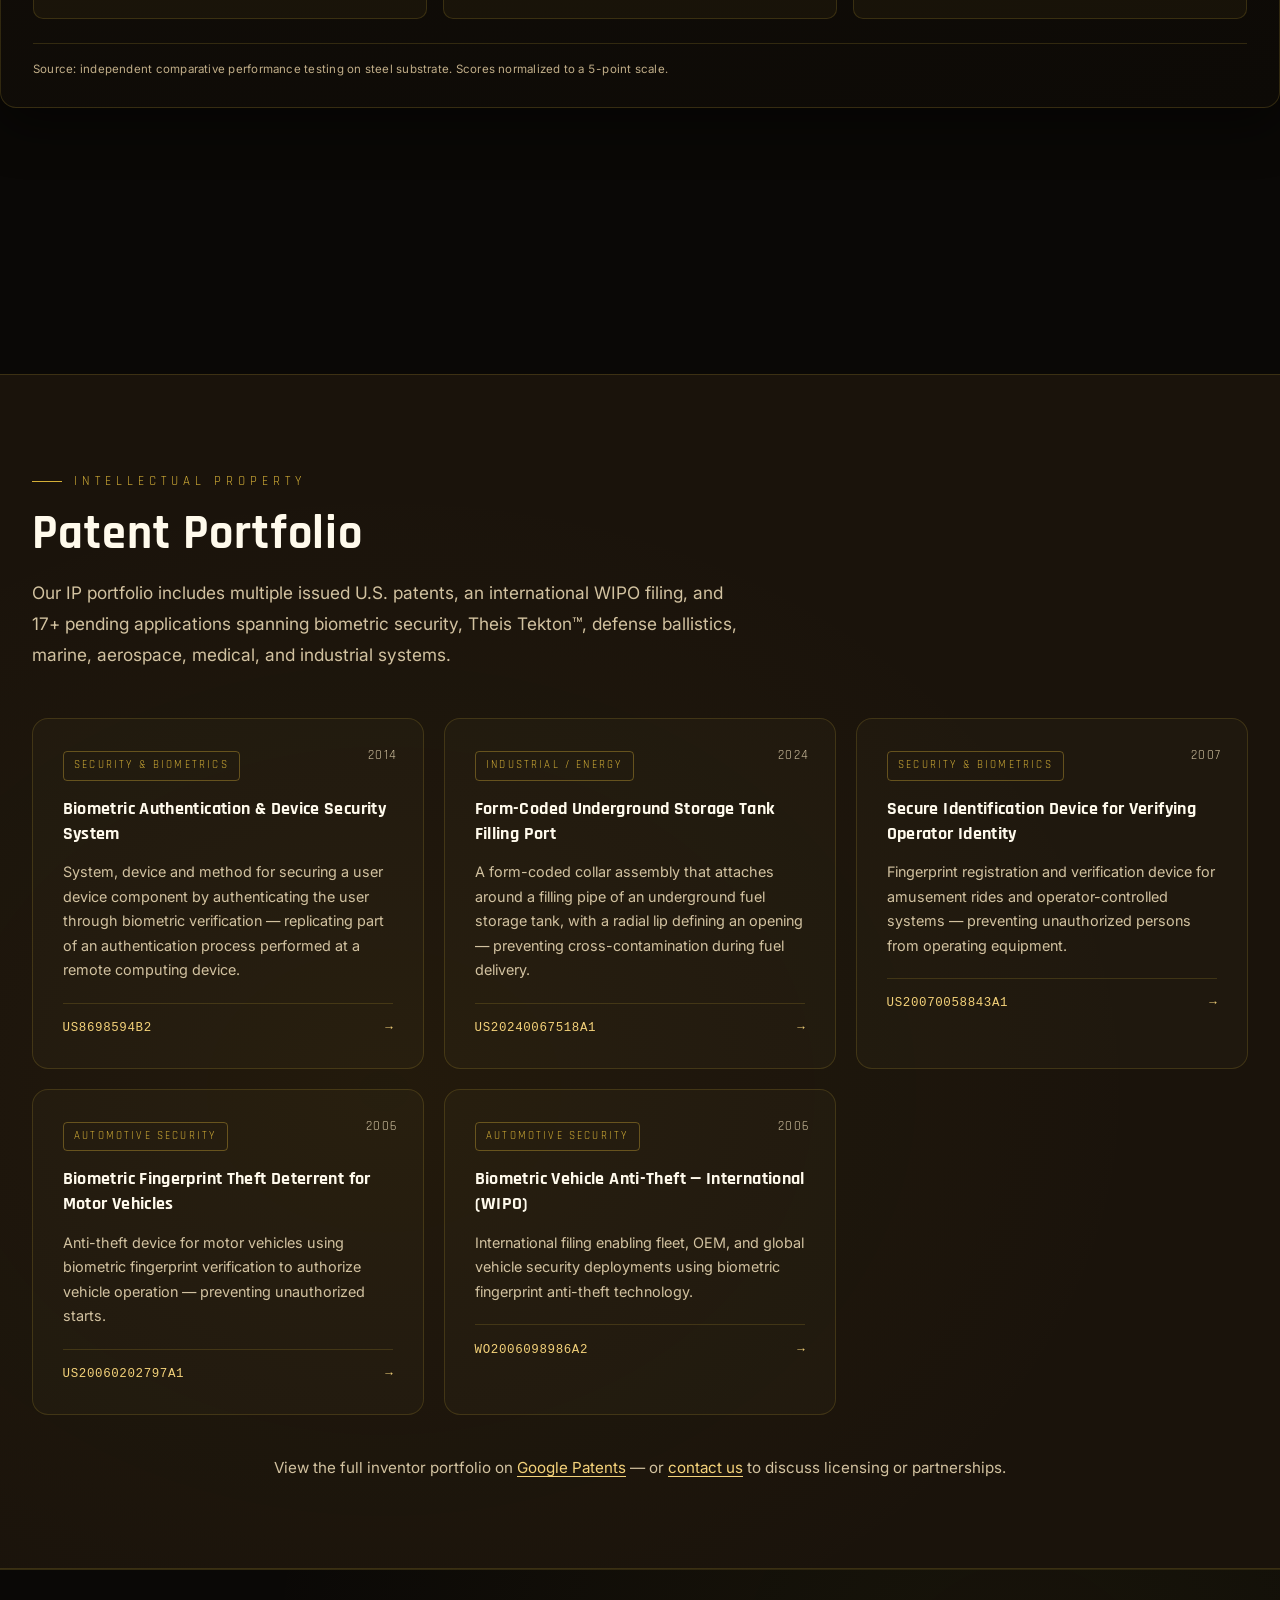
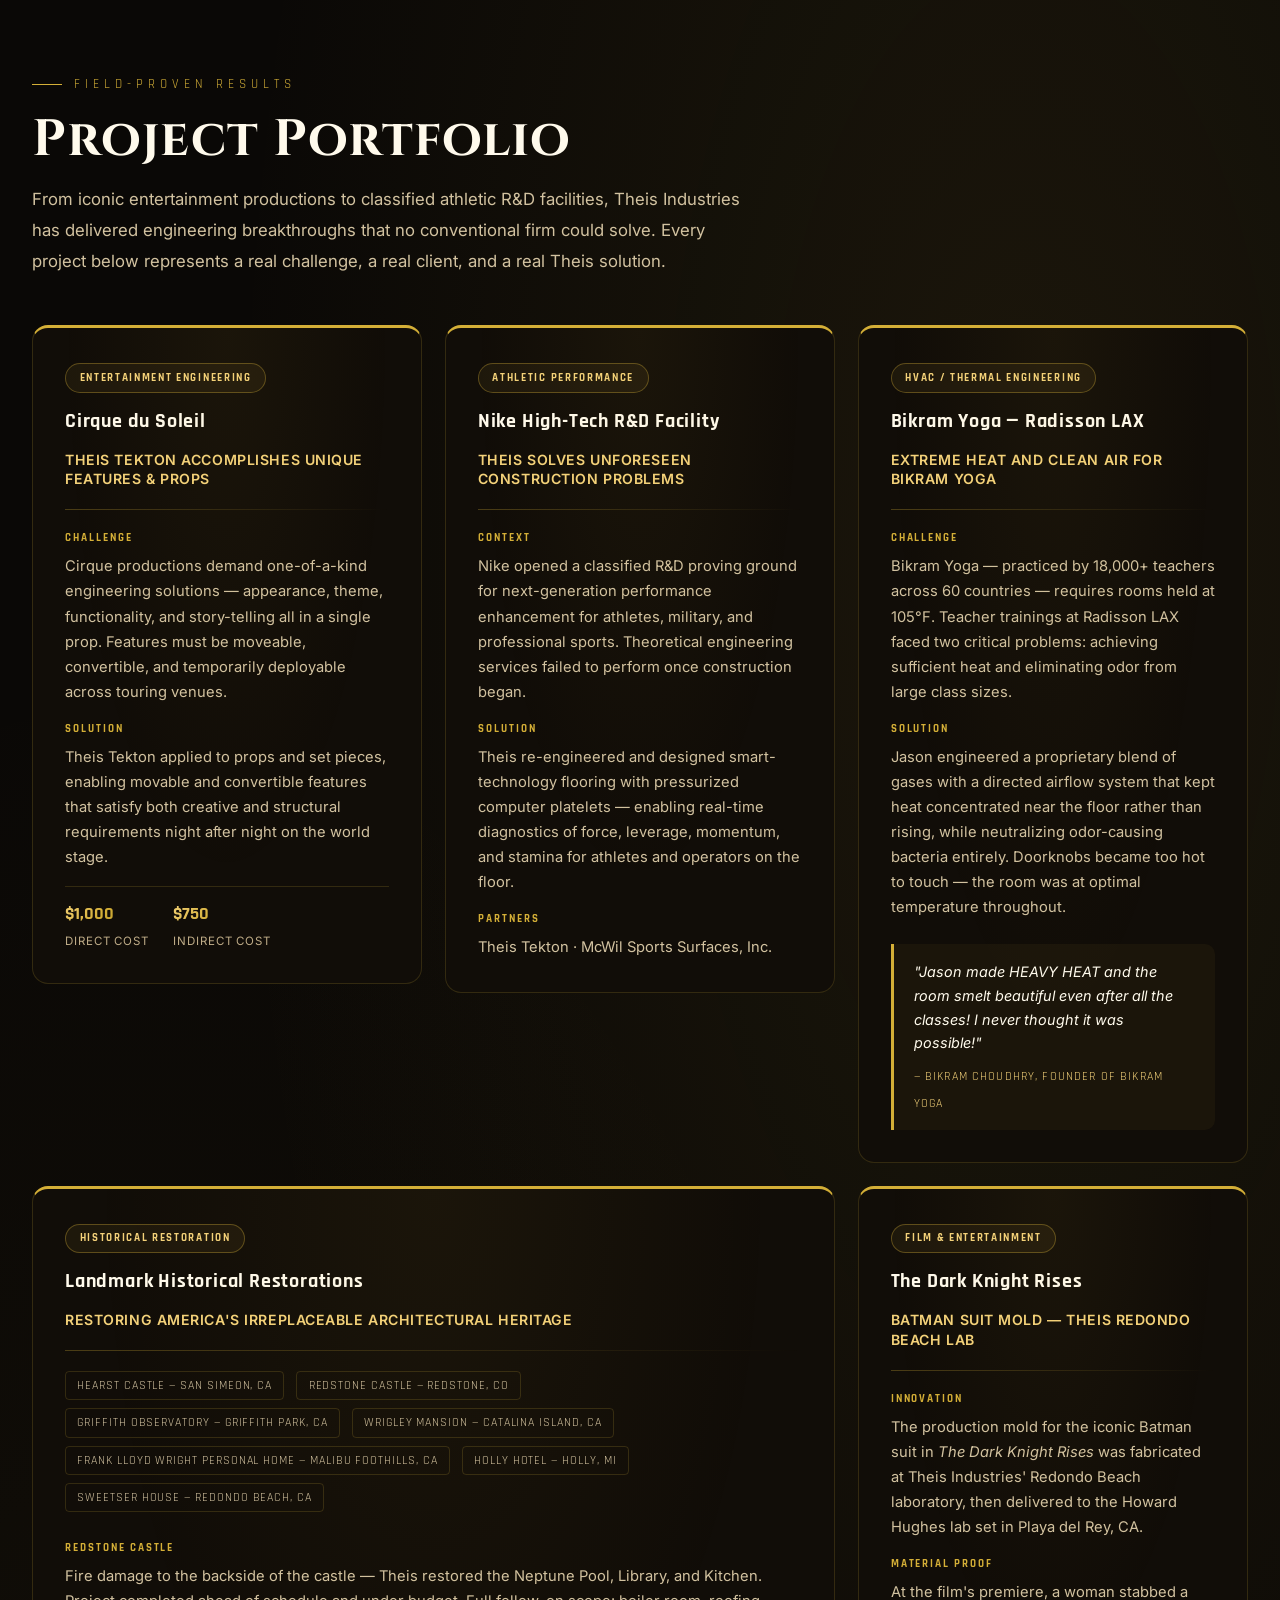
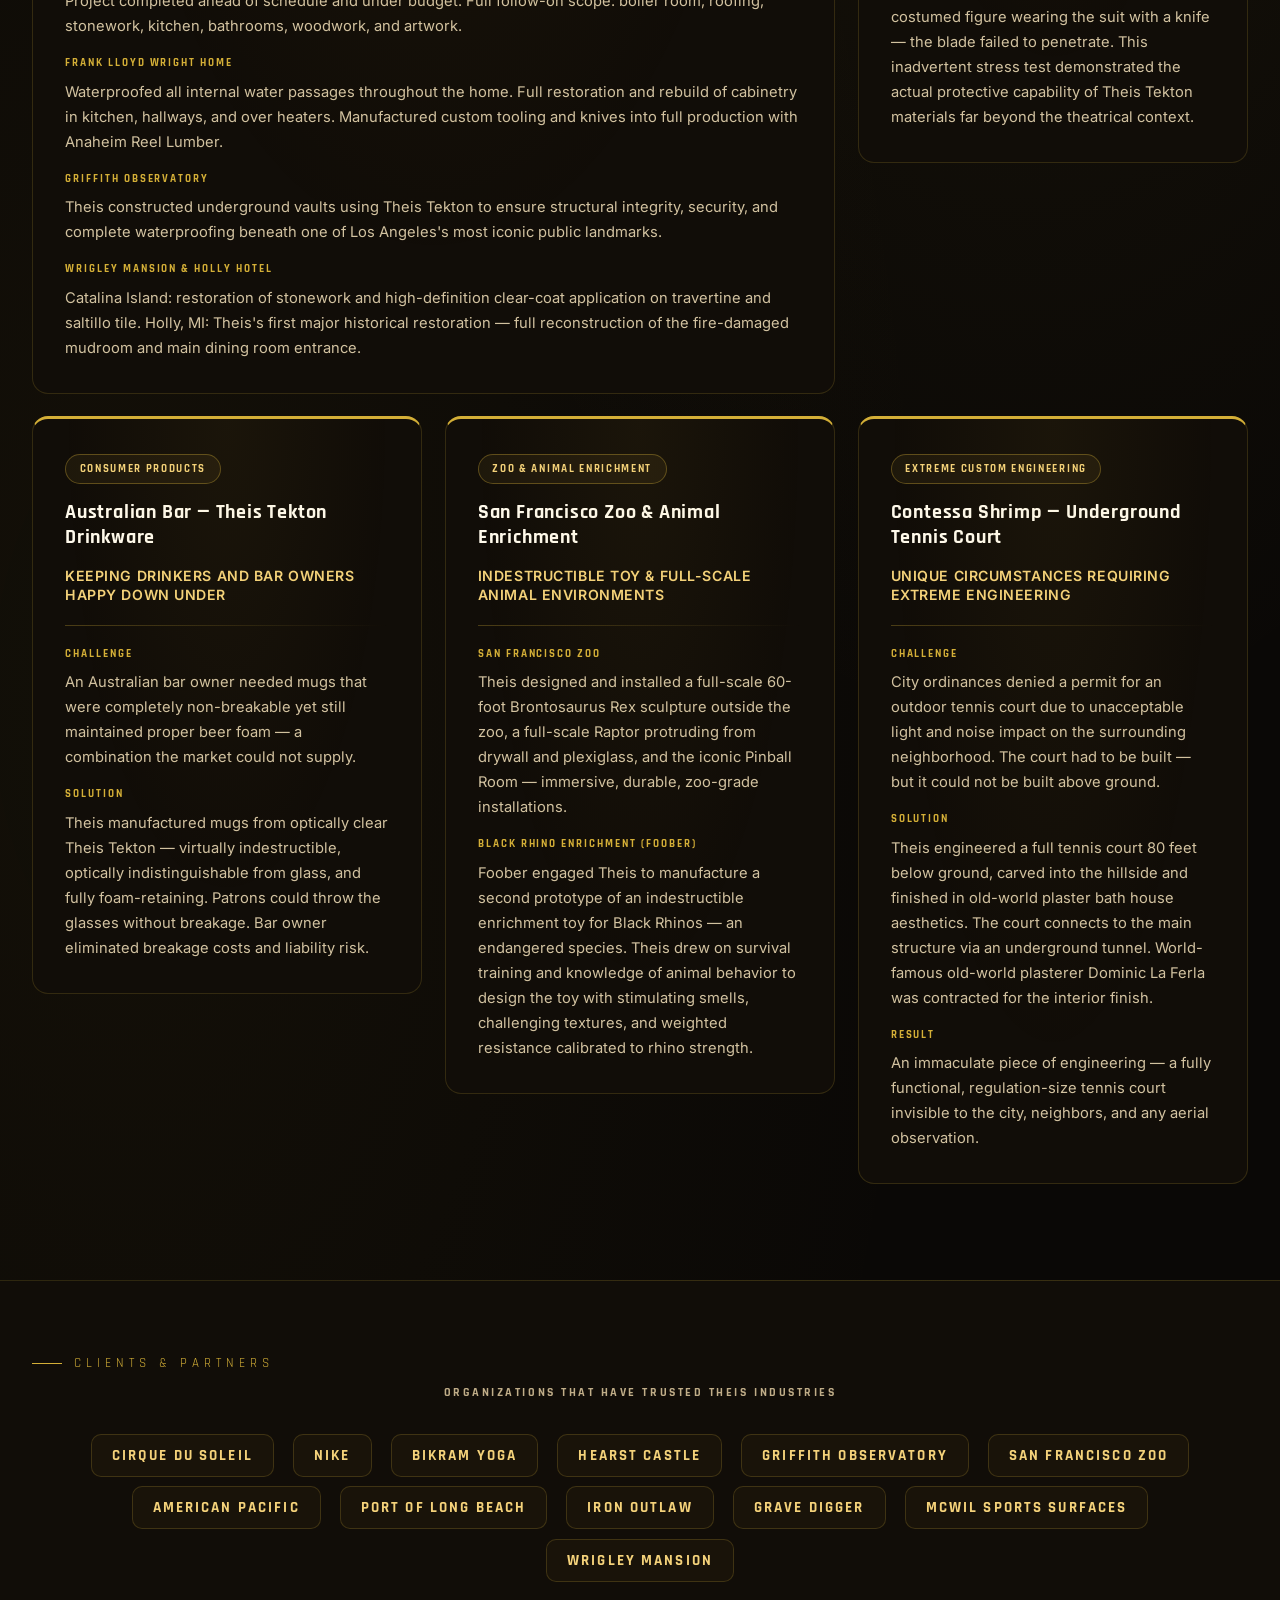
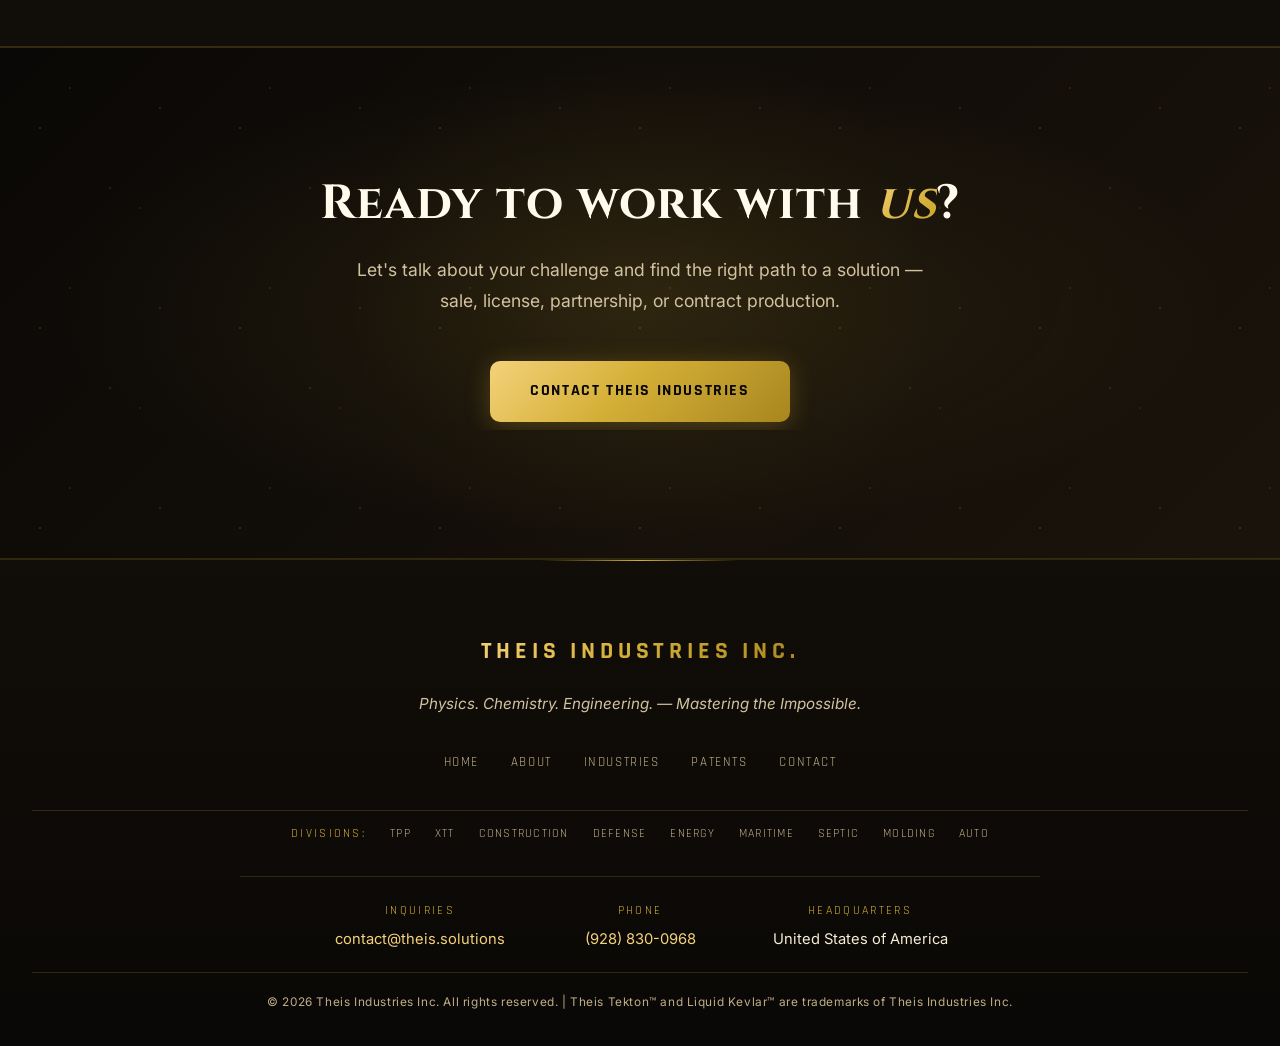
==== commit d0b4fc4e: "Add Jonathan Swistock as CSO; expand all leadership bios; Jason now four decades / 40+ years" ====
--- a/about.html
+++ b/about.html
@@ -1,3 +1,4 @@
+
 <!DOCTYPE html>
 <html lang="en">
 <head>
@@ -255,6 +256,8 @@
     }
     .team-portrait-jessica::before { content: 'JT'; }
     .team-portrait-gary::before { content: 'GM'; }
+    .team-portrait-anthony::before { content: 'AG'; }
+        .team-portrait-jonathan::before { content: 'JS'; }    
     .team-portrait-sub {
       font-family: var(--font-head);
       font-size: .72rem; font-weight: 600;
@@ -860,12 +863,12 @@
       <div class="section-label reveal">Leadership</div>
       <h2 class="reveal">The People Behind the Technology</h2>
       <div class="team-grid">
-        <div class="team-card reveal">
+                <div class="team-card reveal">
           <div class="team-portrait" role="img" aria-label="Jason Theis"><span class="team-portrait-sub">Founder</span></div>
           <div class="team-info">
             <h3>Jason Theis</h3>
-            <p class="team-title">Founder · Chief Scientist · Inventor of Theis Tekton™</p>
-            <p>Over four decades developing and field-proving a portfolio of proprietary materials, biometric security systems, and protective technologies now deployed across defense, marine, aerospace, and industrial markets. His issued U.S. patents and pending applications form the IP backbone of the company.</p>
+            <p class="team-title">Founder &middot; Chief Scientist &middot; Inventor of Theis Tekton&trade;</p>
+            <p>Jason Theis is the Founder, Chief Scientist, and inventive force behind Theis Industries &mdash; an inventor and materials scientist whose work over more than four decades has produced a portfolio of proprietary materials, biometric security systems, and protective technologies now field-proven across defense, marine, aerospace, energy, and industrial markets. Jason is the architect of Theis Tekton&trade; (Liquid Kevlar&trade;), a breakthrough protective material engineered to outperform polyurea, polyurethane, and epoxy coatings across adhesion, impact, corrosion, chemical resistance, and weatherability. His relentless focus on solving problems that incumbent materials could not has made him one of the most prolific independent inventors in the protective-coatings space. As the holder of issued U.S. patents, 17+ pending applications, and international WIPO filings, Jason has built the intellectual-property backbone that underpins every vertical the company operates &mdash; from construction and defense to maritime, septic, molding, and automotive. He pairs deep technical mastery with a builder's instinct for turning laboratory innovation into deployable, real-world solutions, and he continues to lead the research and development efforts that keep Theis Tekton&trade; ahead of the market. Above all, Jason brings the conviction of a scientist who has spent a career proving that better materials are possible &mdash; and the discipline to field-prove every claim before it ever reaches a customer.</p>
             <div class="team-creds">
               <span>Issued U.S. Patents</span>
               <span>17+ Pending Applications</span>
@@ -878,8 +881,8 @@
           <div class="team-portrait team-portrait-jessica" role="img" aria-label="Jessica Theis"><span class="team-portrait-sub">Chief Executive</span></div>
           <div class="team-info">
             <h3>Jessica Theis</h3>
-            <p class="team-title">Chief Executive Officer · Deal Architect · Commercial Lead</p>
-            <p>Jessica drives the commercial, legal, and strategic operations of Theis Industries. She architects deals, manages investor and government relations, and translates breakthrough technologies into executable business structures across defense, energy, manufacturing, and global markets.</p>
+            <p class="team-title">Chief Executive Officer &middot; Deal Architect &middot; Commercial Lead</p>
+            <p>Jessica Theis is the Chief Executive Officer of Theis Industries, the commercial and strategic engine who transforms breakthrough science into bankable, executable enterprise. As Deal Architect and Commercial Lead, Jessica drives the commercial, legal, and strategic operations of the company &mdash; structuring partnerships, negotiating contracts, and managing the investor and government relationships that turn proprietary technology into durable revenue. She is the connective tissue between the laboratory and the market, translating Theis Tekton&trade; and the company's broader IP portfolio into deal structures that institutional capital, federal agencies, and global partners can underwrite with confidence. Jessica's command of deal architecture and contract law allows her to navigate complex, multi-stakeholder transactions across defense, energy, manufacturing, and international markets, while protecting the company's intellectual property and long-term value at every turn. She has built the operational and governance framework that allows Theis Industries to scale responsibly &mdash; aligning capital formation, regulatory compliance, and go-to-market execution under a single, coherent strategy. Equal parts operator, negotiator, and steward, Jessica brings the clarity and discipline required to carry a portfolio of disruptive technologies from invention to market leadership, ensuring that every commercial decision reinforces the company's mission and the integrity of its science.</p>
             <div class="team-creds">
               <span>Deal Architecture</span>
               <span>Contract Law</span>
@@ -889,11 +892,25 @@
           </div>
         </div>
         <div class="team-card reveal">
+          <div class="team-portrait team-portrait-jonathan" role="img" aria-label="Jonathan Swistock"><span class="team-portrait-sub">Chief Strategy</span></div>
+          <div class="team-info">
+            <h3>Jonathan Swistock</h3>
+            <p class="team-title">Chief Strategy Officer (CSO)</p>
+            <p>Jonathan Swistock is the Chief Strategy Officer of Theis Industries, a role that encompasses far more than marketing &mdash; he is responsible for the company's overarching growth strategy, brand architecture, market positioning, and the alignment of every commercial initiative behind a single, coherent vision. As CSO, Jonathan sits at the intersection of strategy, storytelling, and execution, translating the company's breakthrough materials science and protective technologies into compelling narratives, durable demand, and defensible market position across defense, construction, energy, maritime, and industrial verticals. His mandate spans the full strategic lifecycle: identifying the highest-value markets for Theis Tekton&trade; and the broader portfolio, shaping the go-to-market roadmap, building the brand and digital infrastructure that carry the company's message to investors, partners, and customers, and ensuring that every channel reinforces the same disciplined positioning. Jonathan brings the rare combination of strategic vision and hands-on operational fluency &mdash; equally comfortable architecting a multi-year market-entry plan and building the web platforms, campaigns, and content engines that bring it to life. He partners closely with the executive team to convert technical differentiation into commercial advantage, aligning product, partnerships, capital, and communications so that the company grows with intention rather than by accident. Above all, Jonathan operates as the connective strategic layer of Theis Industries, ensuring that the company's story, its markets, and its long-term ambitions move forward as one.</p>
+            <div class="team-creds">
+              <span>Corporate Strategy</span>
+              <span>Brand &amp; Market Positioning</span>
+              <span>Growth &amp; Go-To-Market</span>
+              <span>Digital &amp; Platform Strategy</span>
+            </div>
+          </div>
+        </div>
+        <div class="team-card reveal">
           <div class="team-portrait team-portrait-gary" role="img" aria-label="Gary Miller"><span class="team-portrait-sub">Bus. Development</span></div>
           <div class="team-info">
             <h3>Gary Miller</h3>
             <p class="team-title">Sr. VP of Business Development</p>
-            <p>Gary Miller brings 30 years of international business development experience across strategic partnerships, market expansion, and commercial growth. He leads Theis Industries' efforts to bring breakthrough materials and protective technologies to new markets and partners worldwide.</p>
+            <p>Gary Miller is the Senior Vice President of Business Development at Theis Industries, bringing 30 years of international business development experience across strategic partnerships, market expansion, and commercial growth. Gary leads the company's efforts to bring its breakthrough materials and protective technologies to new markets and partners worldwide, opening doors across defense, construction, energy, maritime, and industrial sectors on multiple continents. Over three decades he has built and managed the kind of long-horizon relationships that turn first conversations into multi-year commercial agreements, and he brings a deep, practical understanding of how to position differentiated technology for buyers, channel partners, and government procurement alike. His track record spans market entry, distribution strategy, joint ventures, and the cultivation of the trusted partner networks that are essential to scaling an advanced-materials company globally. Gary pairs the patience and credibility required for complex enterprise and government sales with a sharp instinct for where the next opportunity lies, ensuring that Theis Industries' commercial pipeline is both broad and durable. He works hand in hand with the executive team to translate the company's technical advantages into signed business, aligning business development with the broader strategy so that growth is deliberate, defensible, and built to last. Above all, Gary brings the seasoned, relationship-first leadership that turns breakthrough science into worldwide commercial reach.</p>
             <div class="team-creds">
               <span>30 Years International BD</span>
               <span>Strategic Partnerships</span>
@@ -912,10 +929,10 @@
               <span>30+ Years Government &amp; Military</span>
               <span>Investor Relations</span>
               <span>Strategic Partnerships</span>
-              <span>U.S. Army Veteran</span>
+              <span>U.S. Army Veteran &middot; Disabled</span>
             </div>
           </div>
-        </div>        
+        </div>
       </div>
 
     </div>
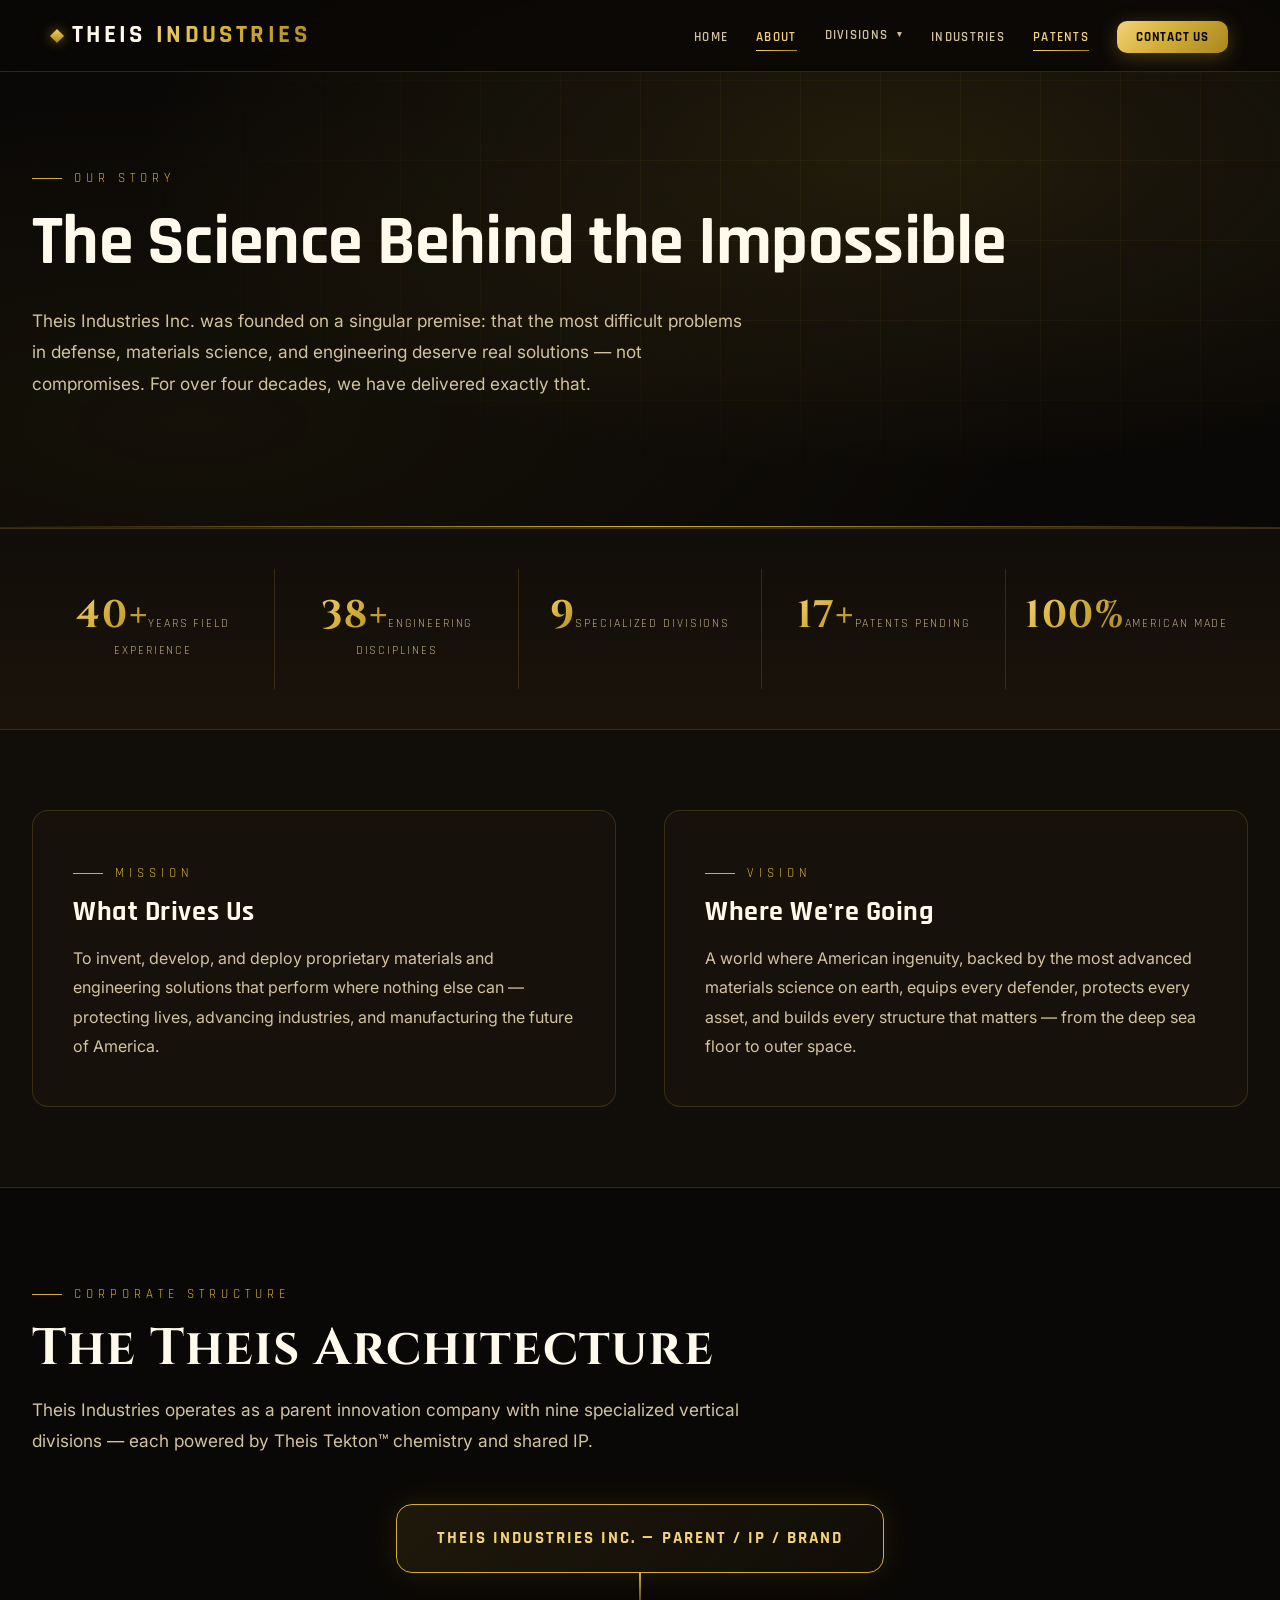
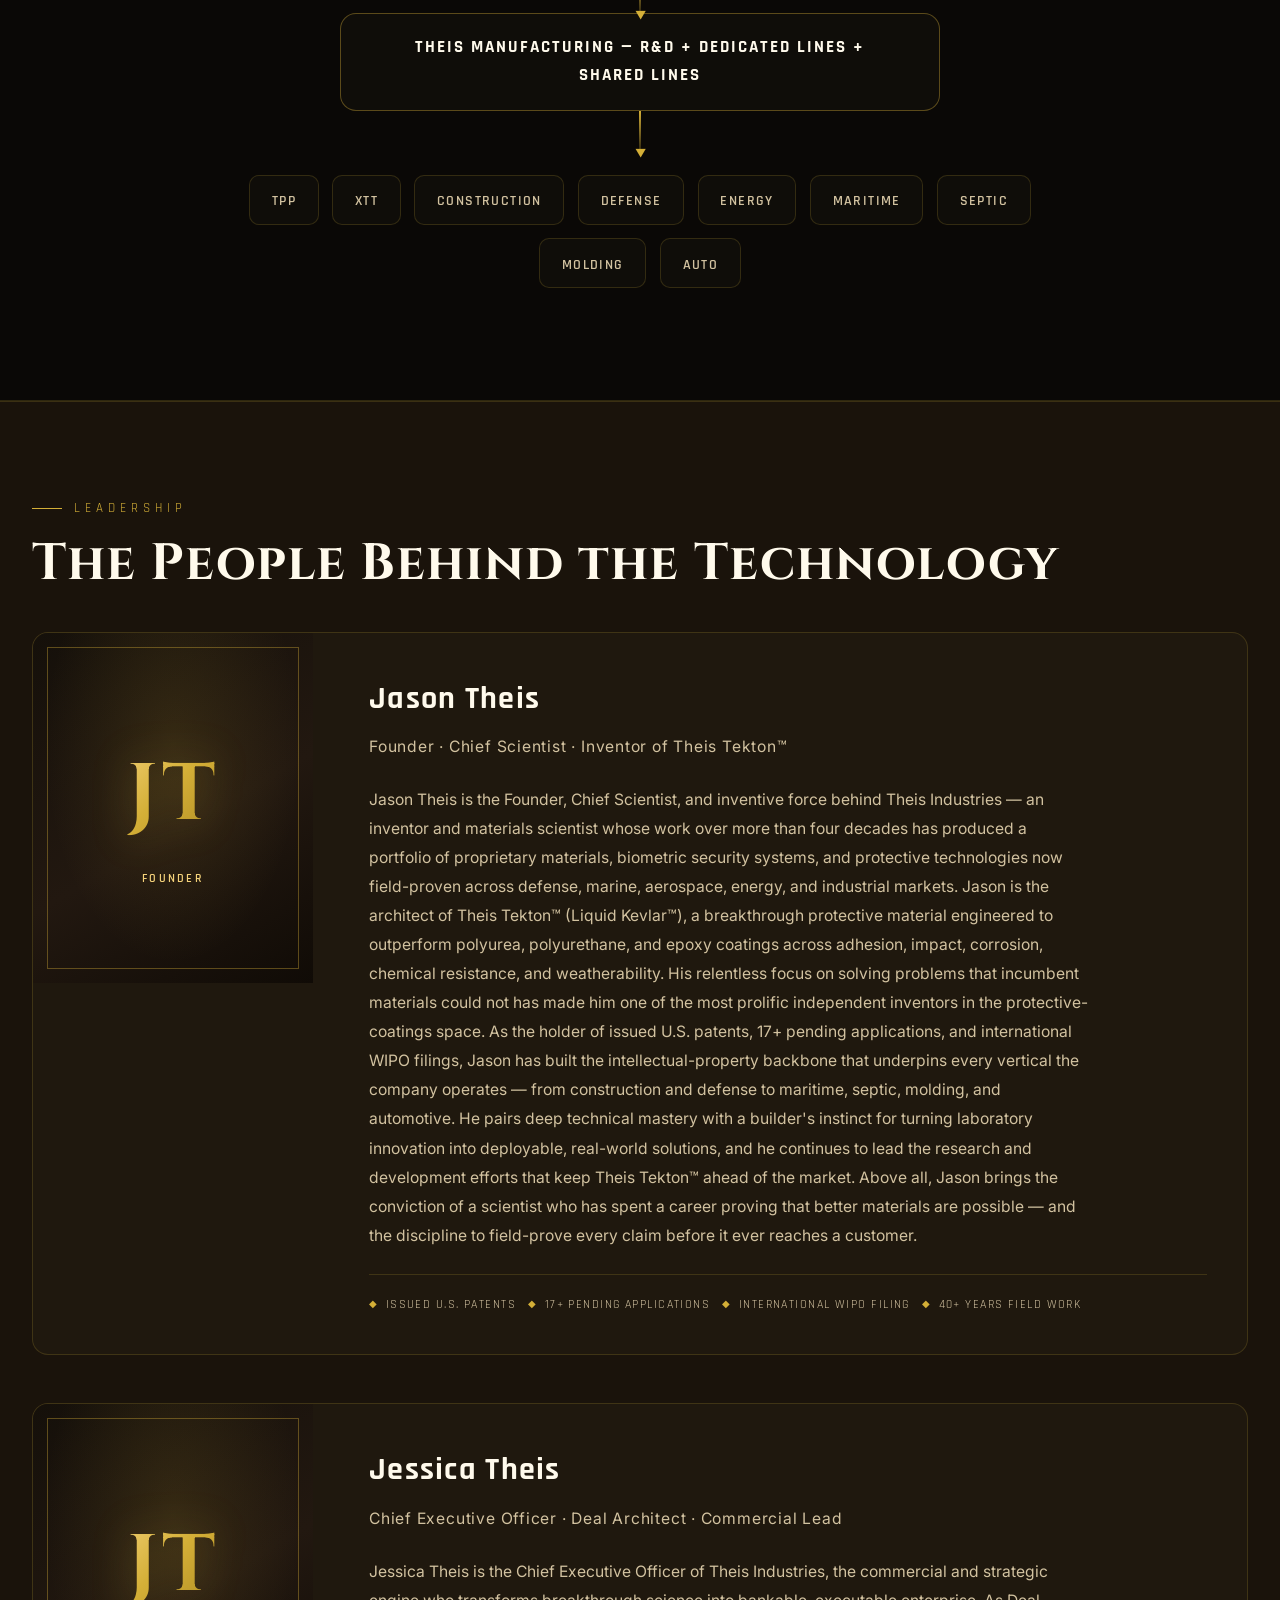
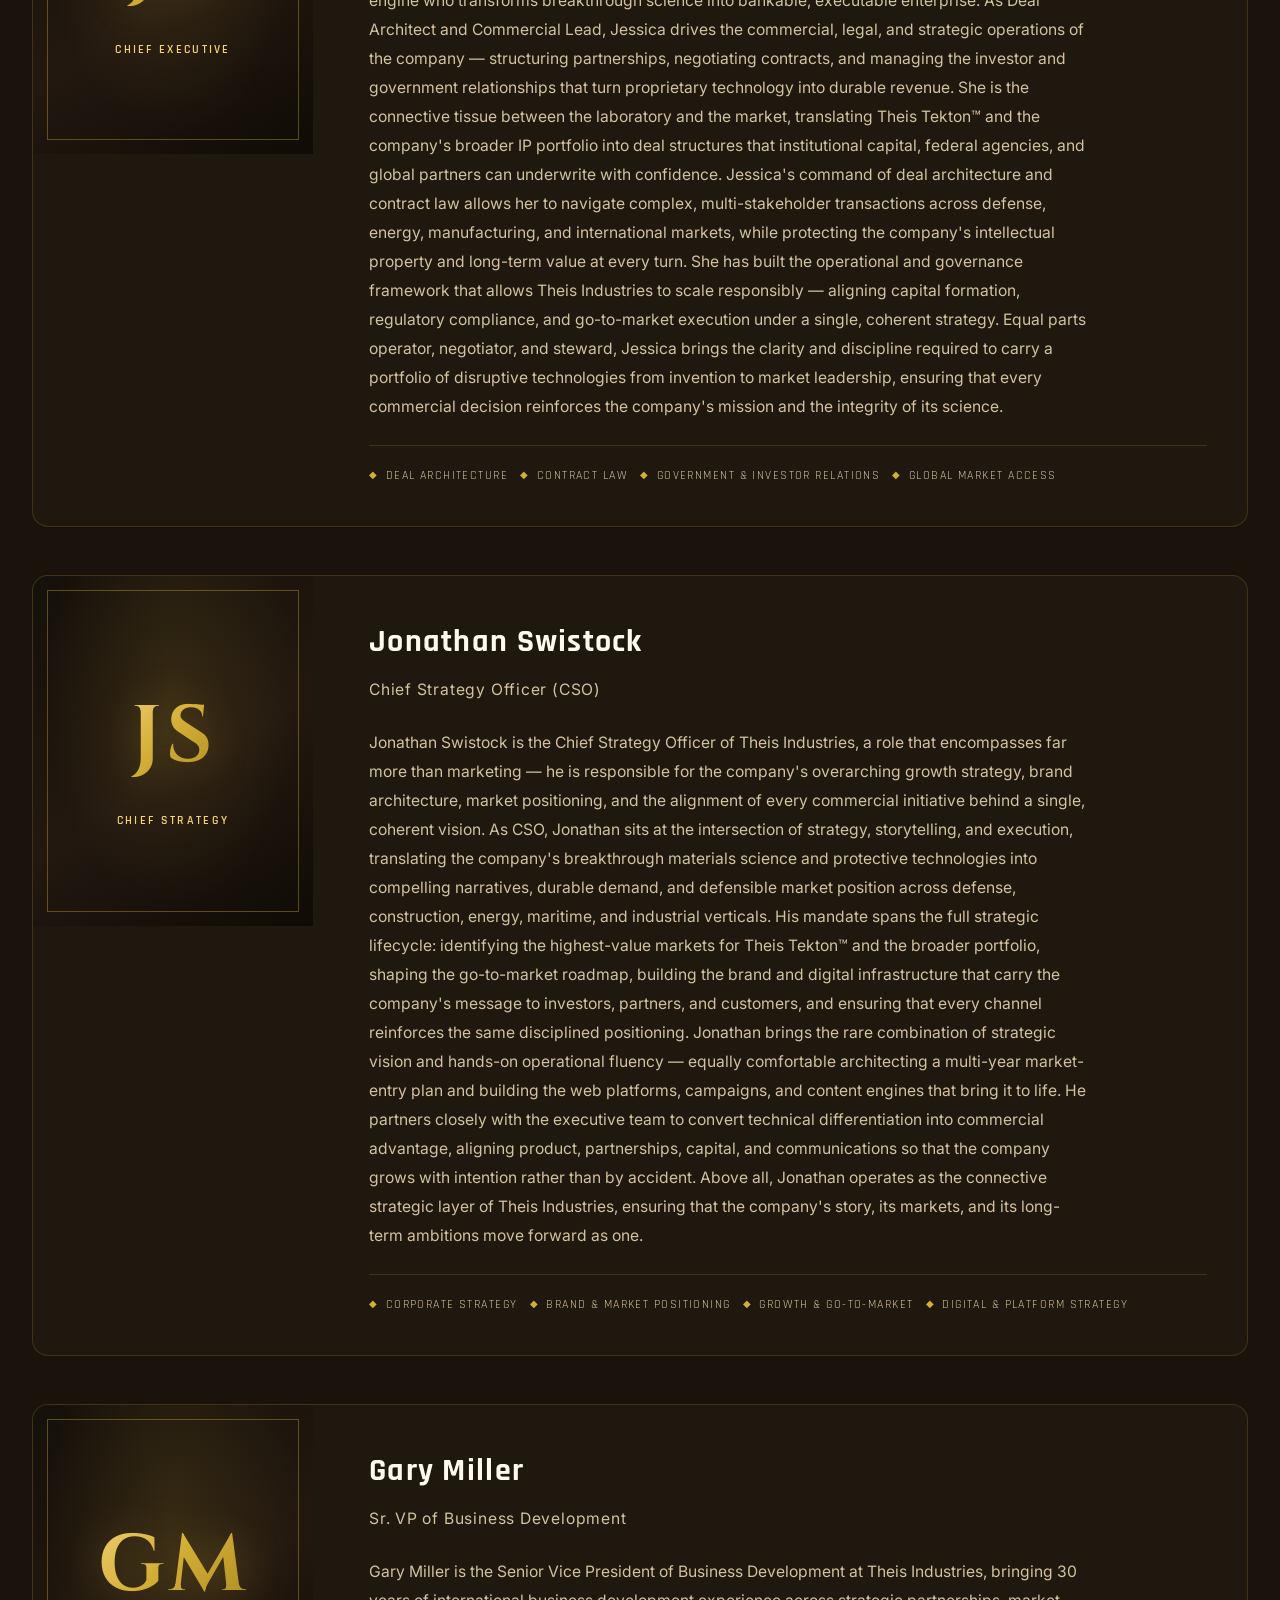
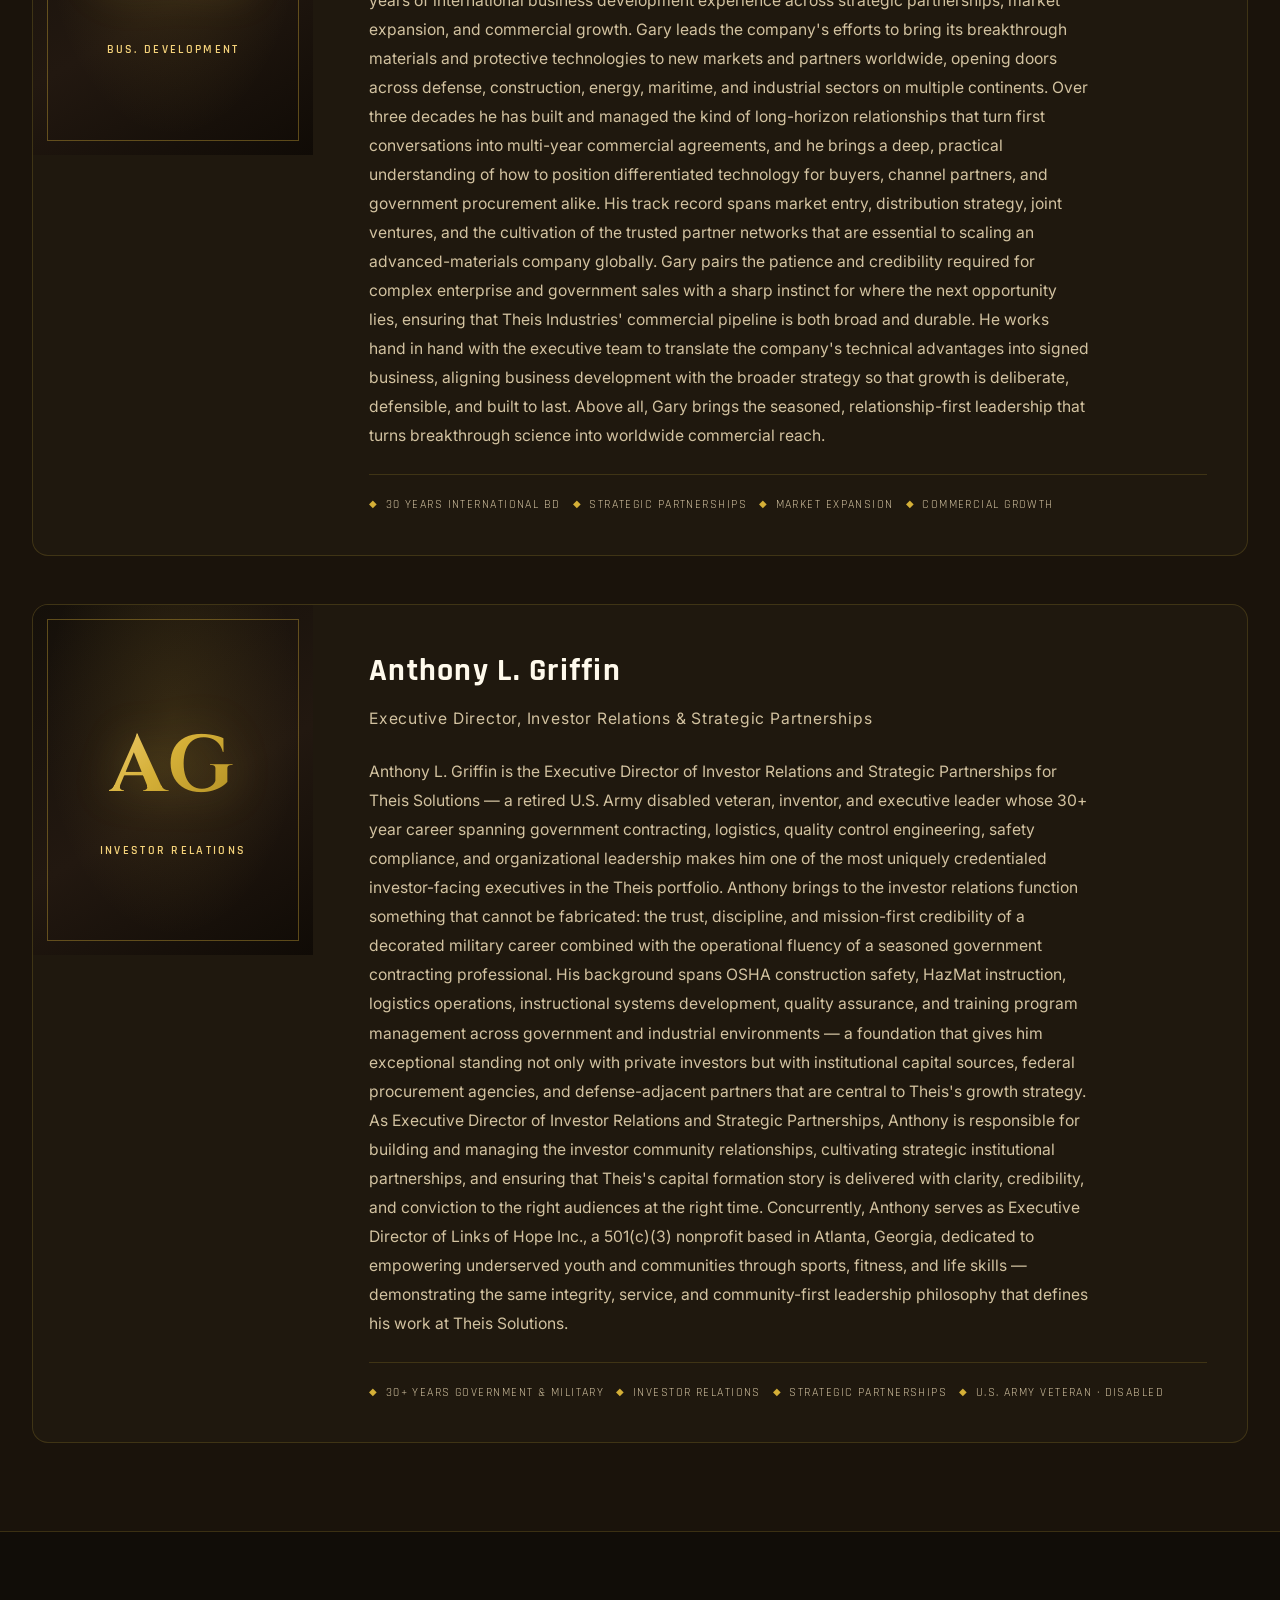
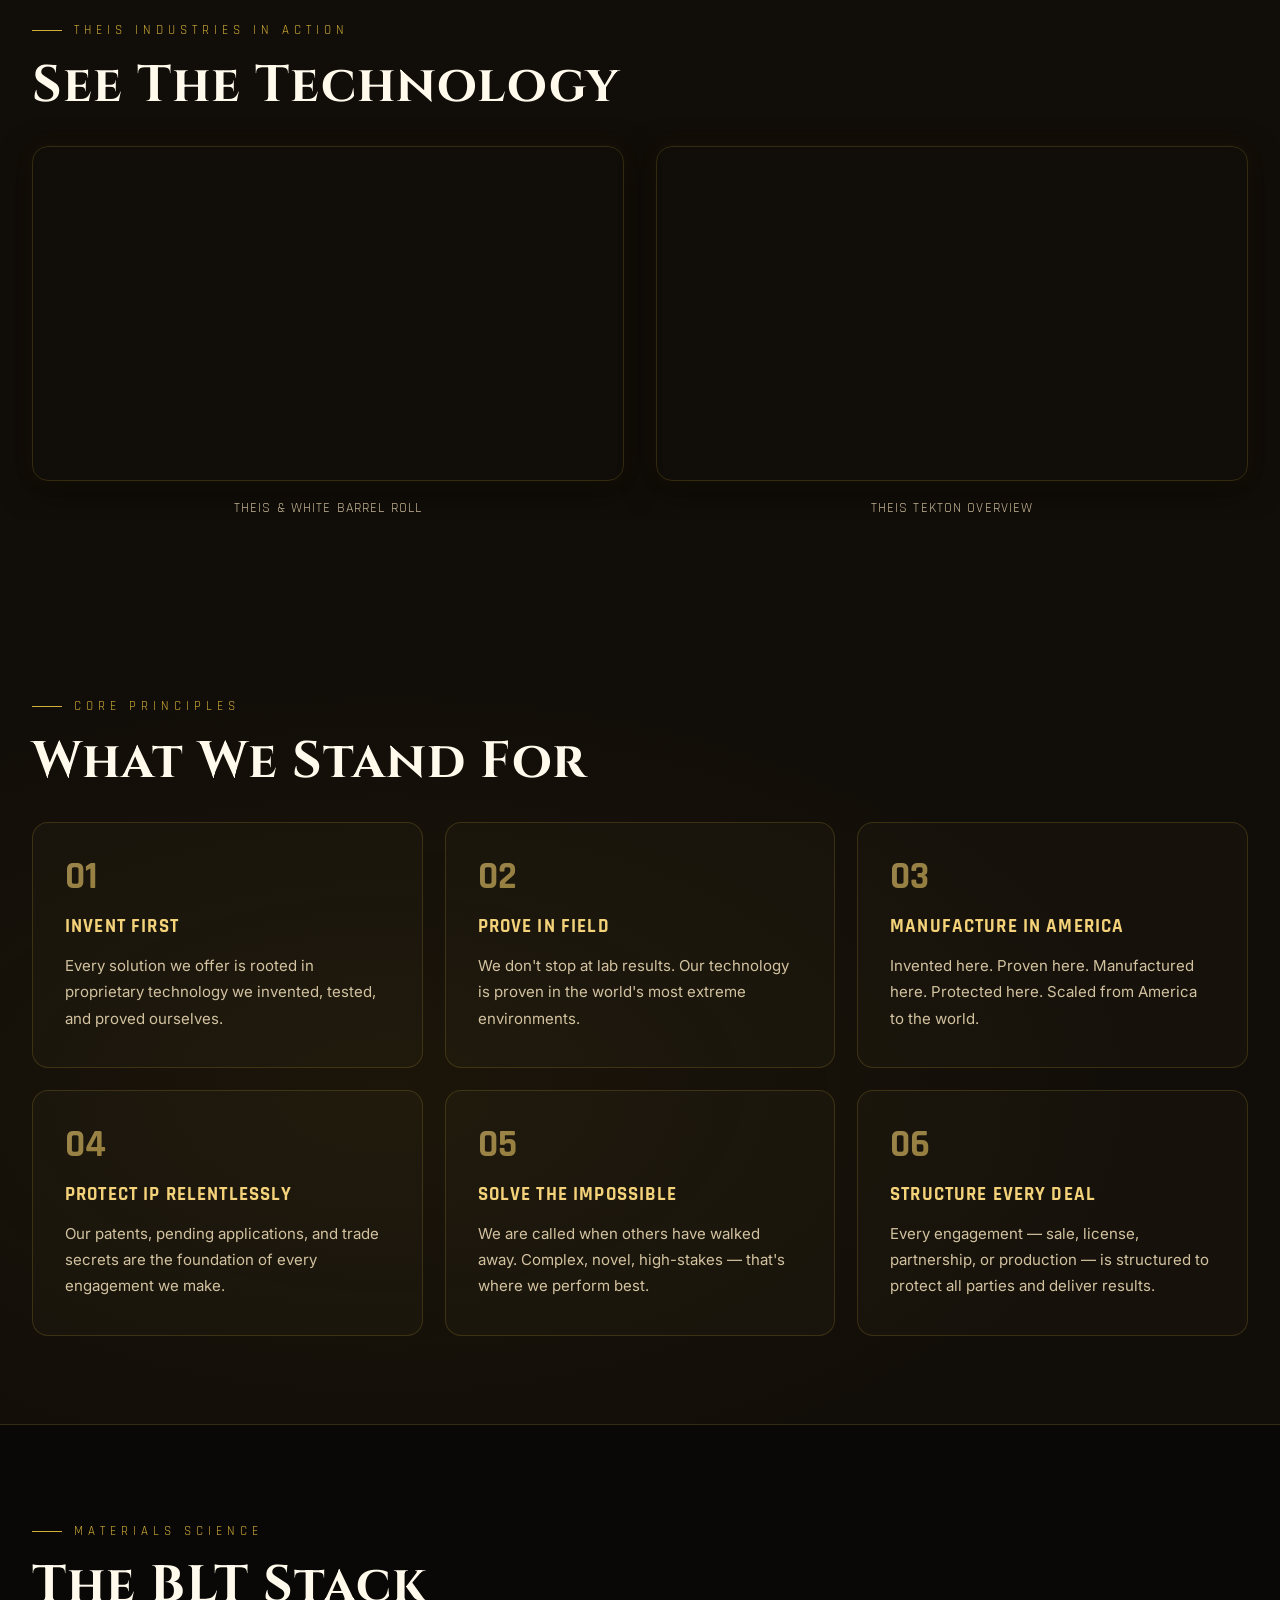
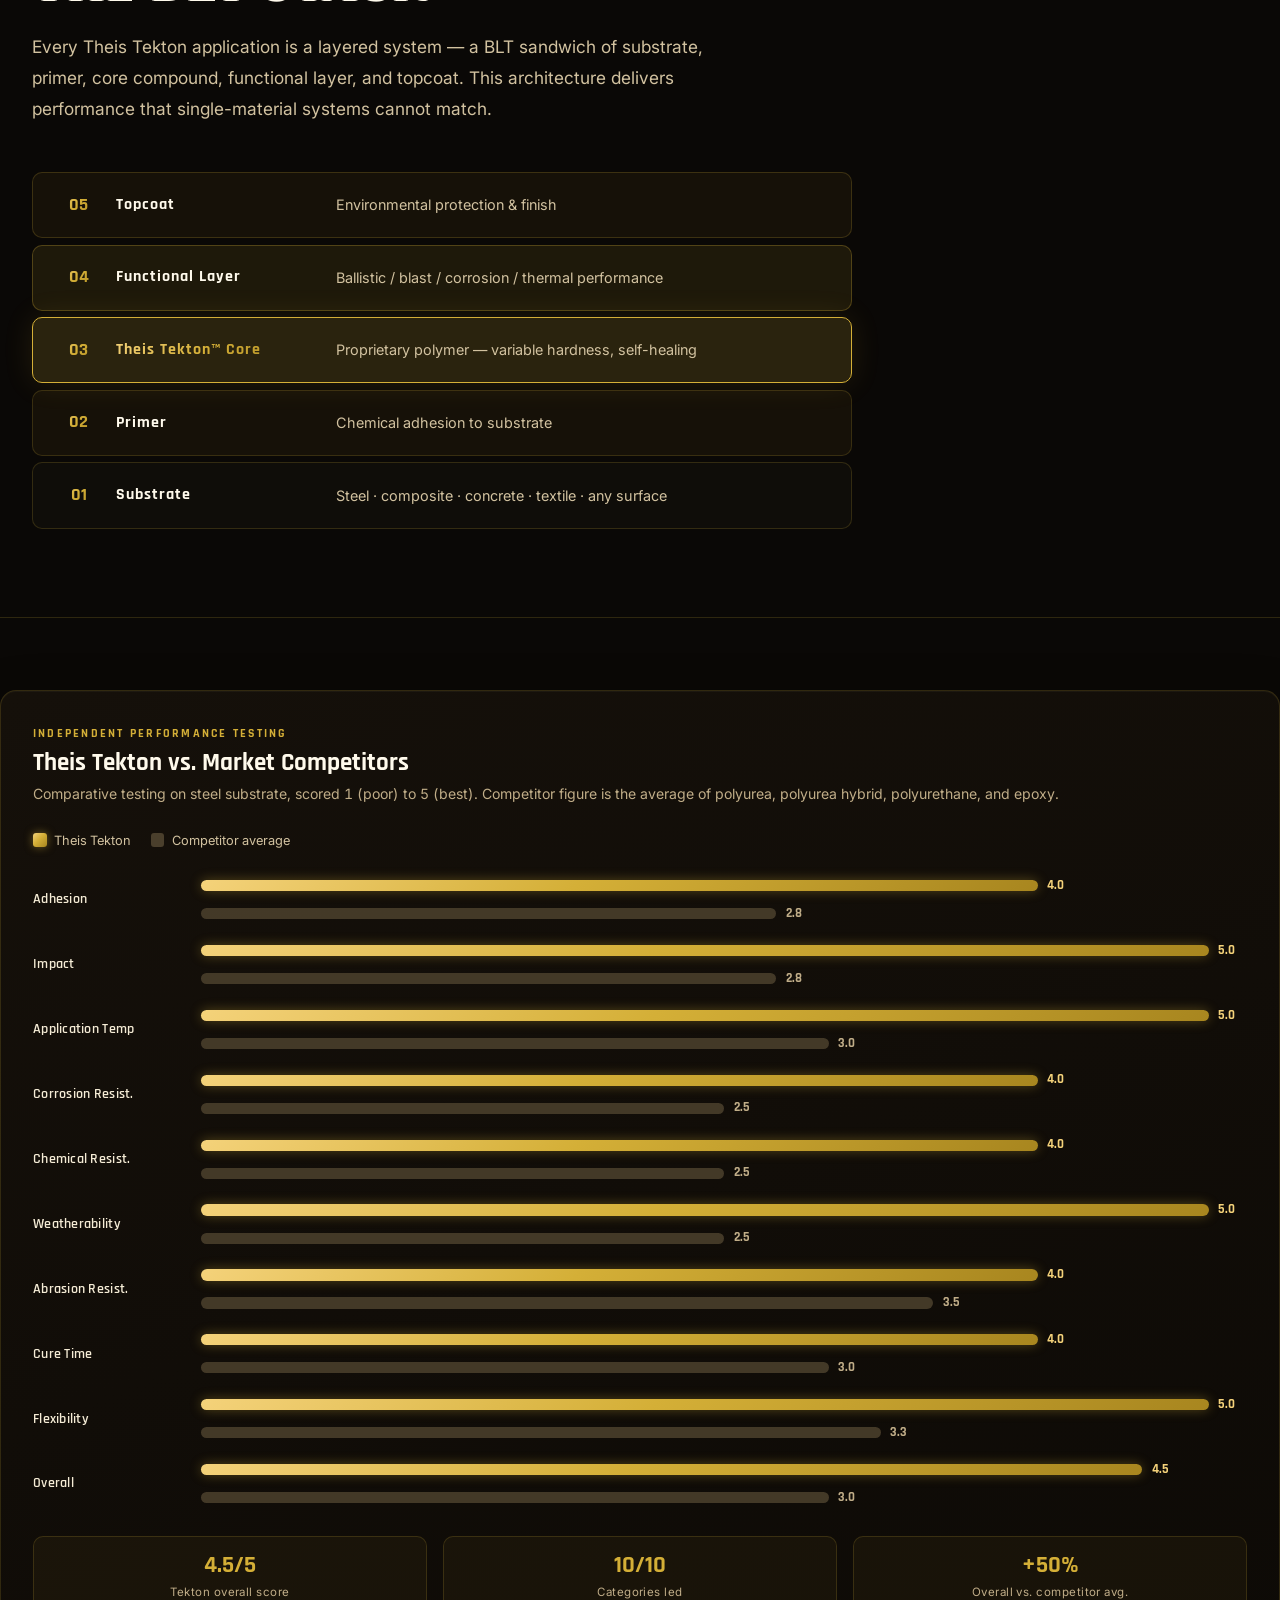
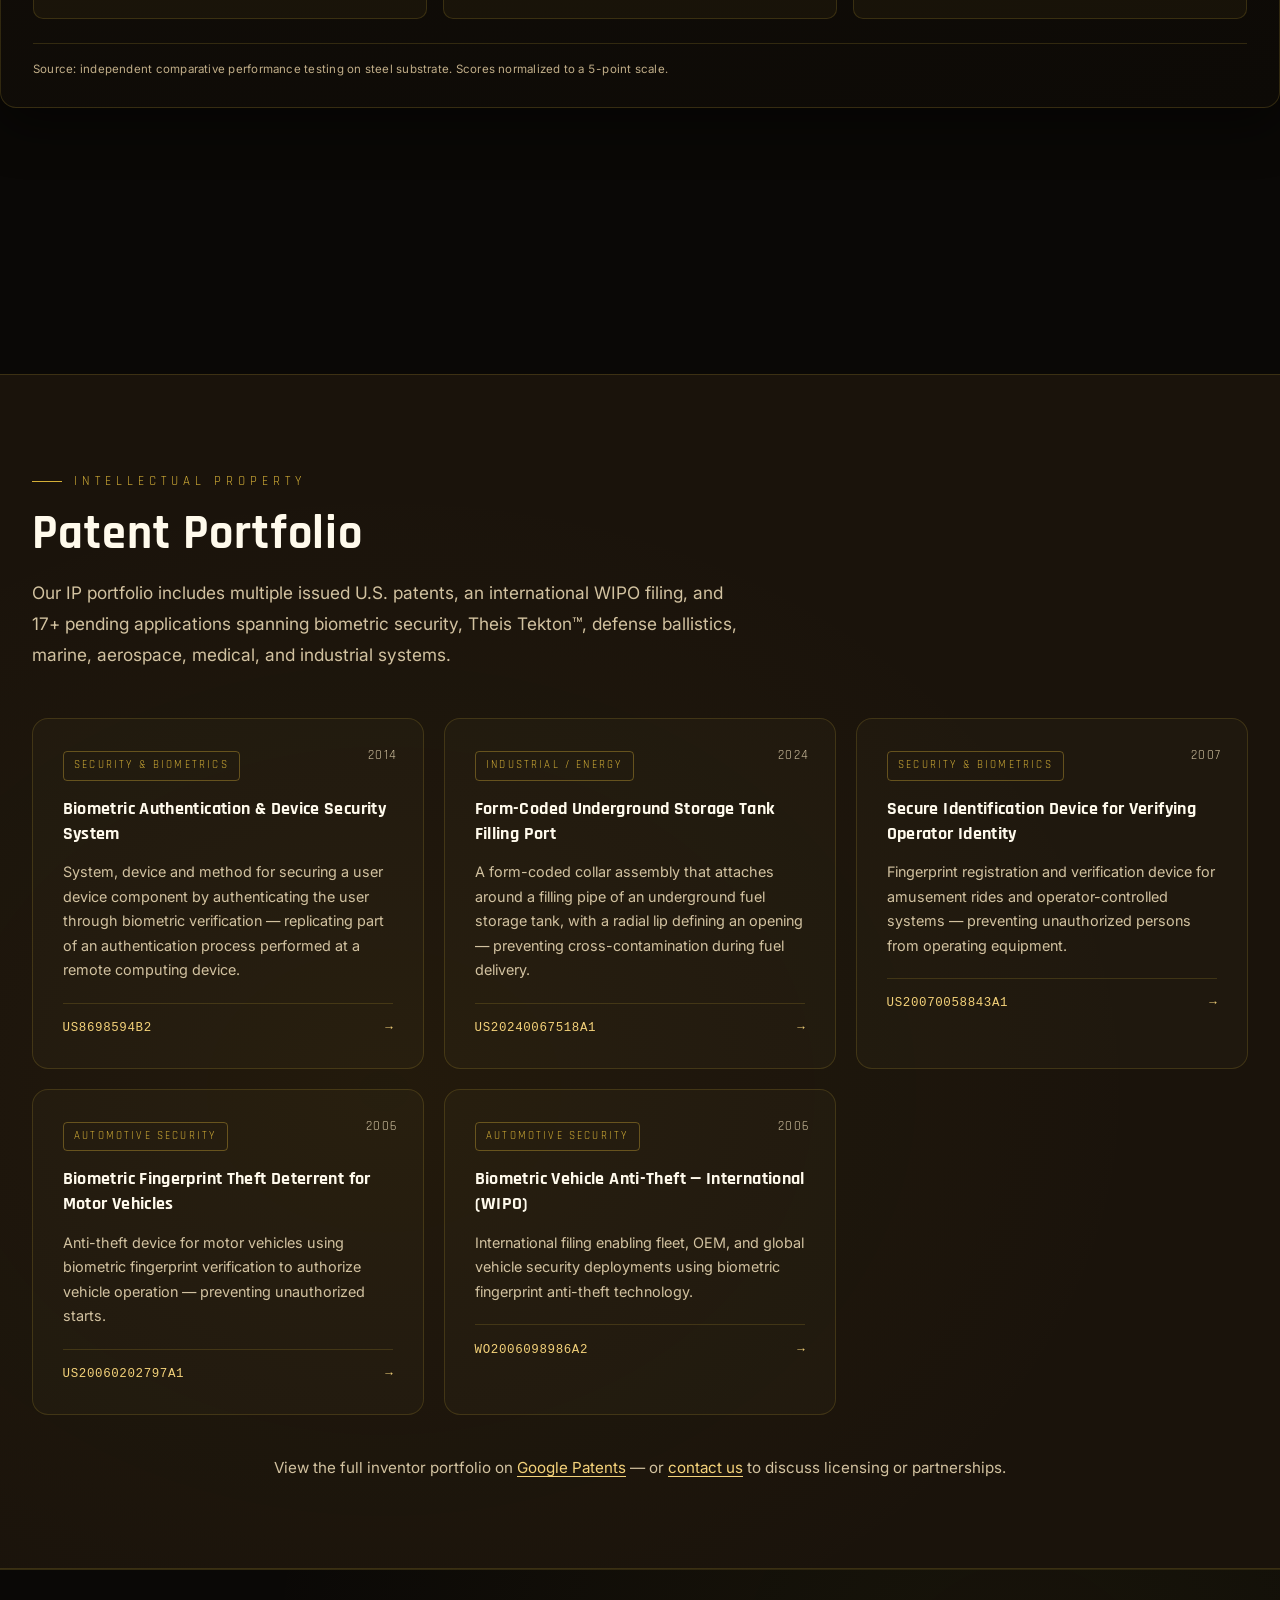
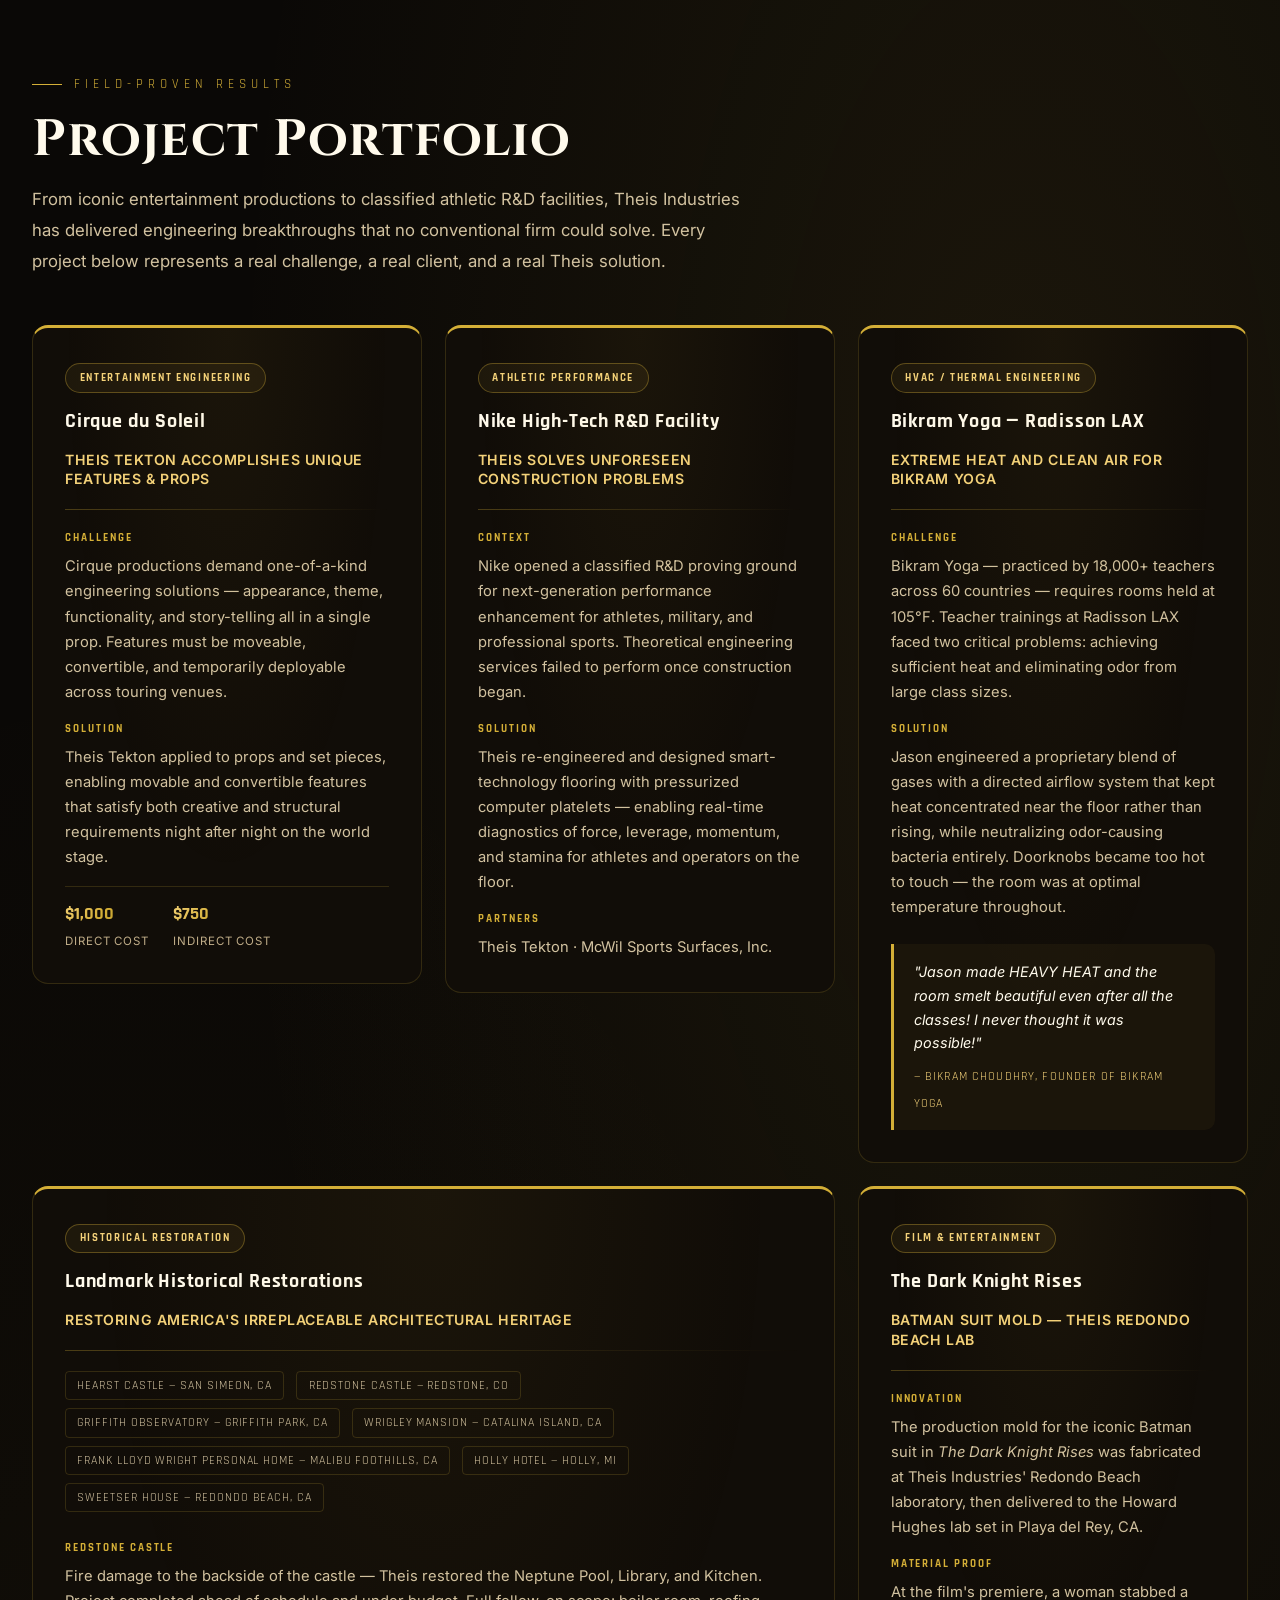
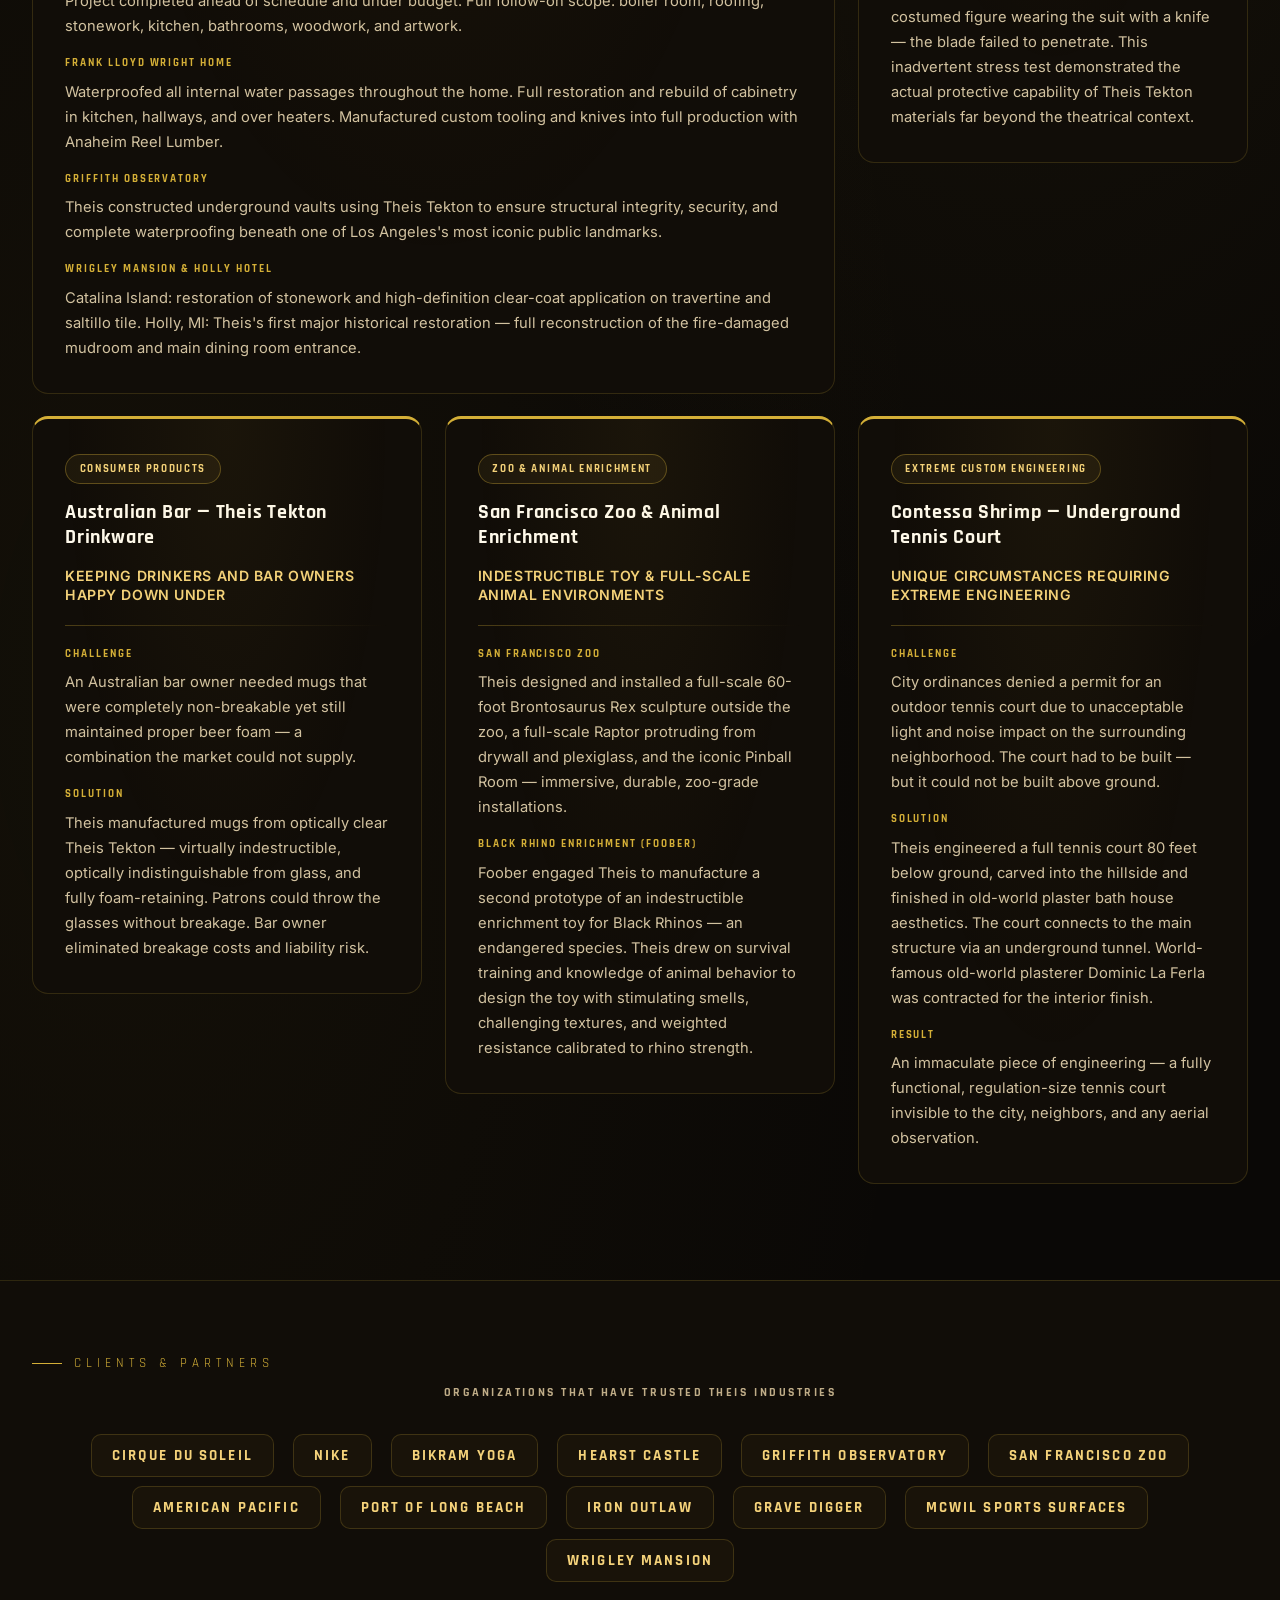
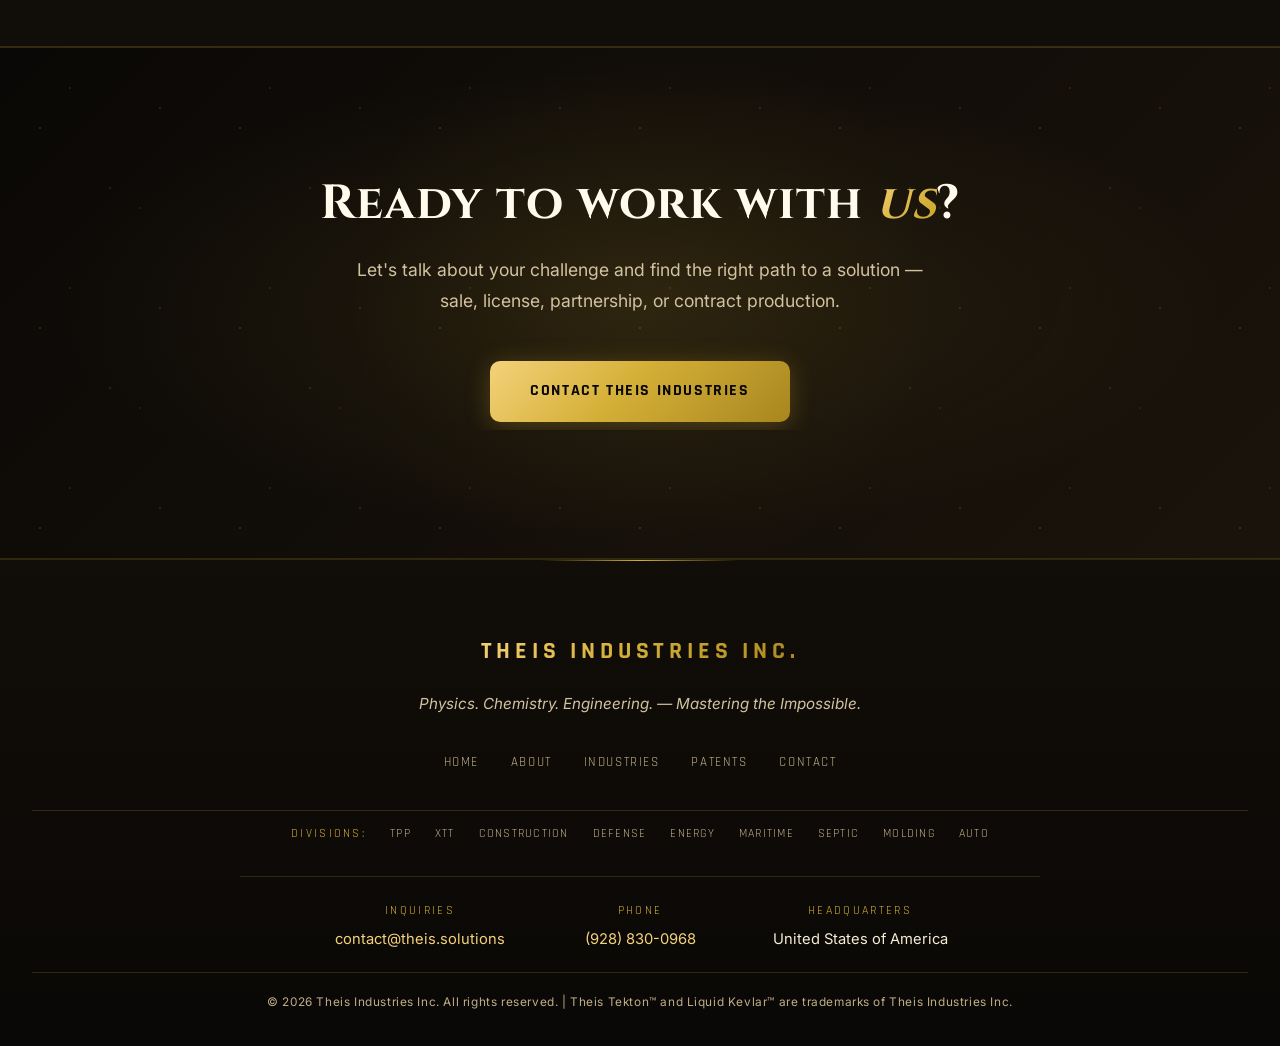
==== commit 8ab119e7: "Update hero copy to four decades / 40+ years for consistency" ====
--- a/about.html
+++ b/about.html
@@ -796,7 +796,7 @@
     <div class="container">
       <div class="section-label reveal">Our Story</div>
       <h1 class="reveal">The Science Behind the Impossible</h1>
-      <p class="section-sub reveal">Theis Industries Inc. was founded on a singular premise: that the most difficult problems in defense, materials science, and engineering deserve real solutions — not compromises. For over two decades, we have delivered exactly that.</p>
+      <p class="section-sub reveal">Theis Industries Inc. was founded on a singular premise: that the most difficult problems in defense, materials science, and engineering deserve real solutions — not compromises. For over four decades, we have delivered exactly that.</p>
     </div>
   </section>
 
@@ -804,7 +804,7 @@
   <section id="about-stats-strip">
     <div class="container">
       <div class="stats-grid">
-        <div class="stat reveal"><span class="stat-num">20+</span><span class="stat-label">Years Field Experience</span></div>
+        <div class="stat reveal"><span class="stat-num">40+</span><span class="stat-label">Years Field Experience</span></div>
         <div class="stat reveal"><span class="stat-num">38+</span><span class="stat-label">Engineering Disciplines</span></div>
         <div class="stat reveal"><span class="stat-num">9</span><span class="stat-label">Specialized Divisions</span></div>
         <div class="stat reveal"><span class="stat-num">17+</span><span class="stat-label">Patents Pending</span></div>
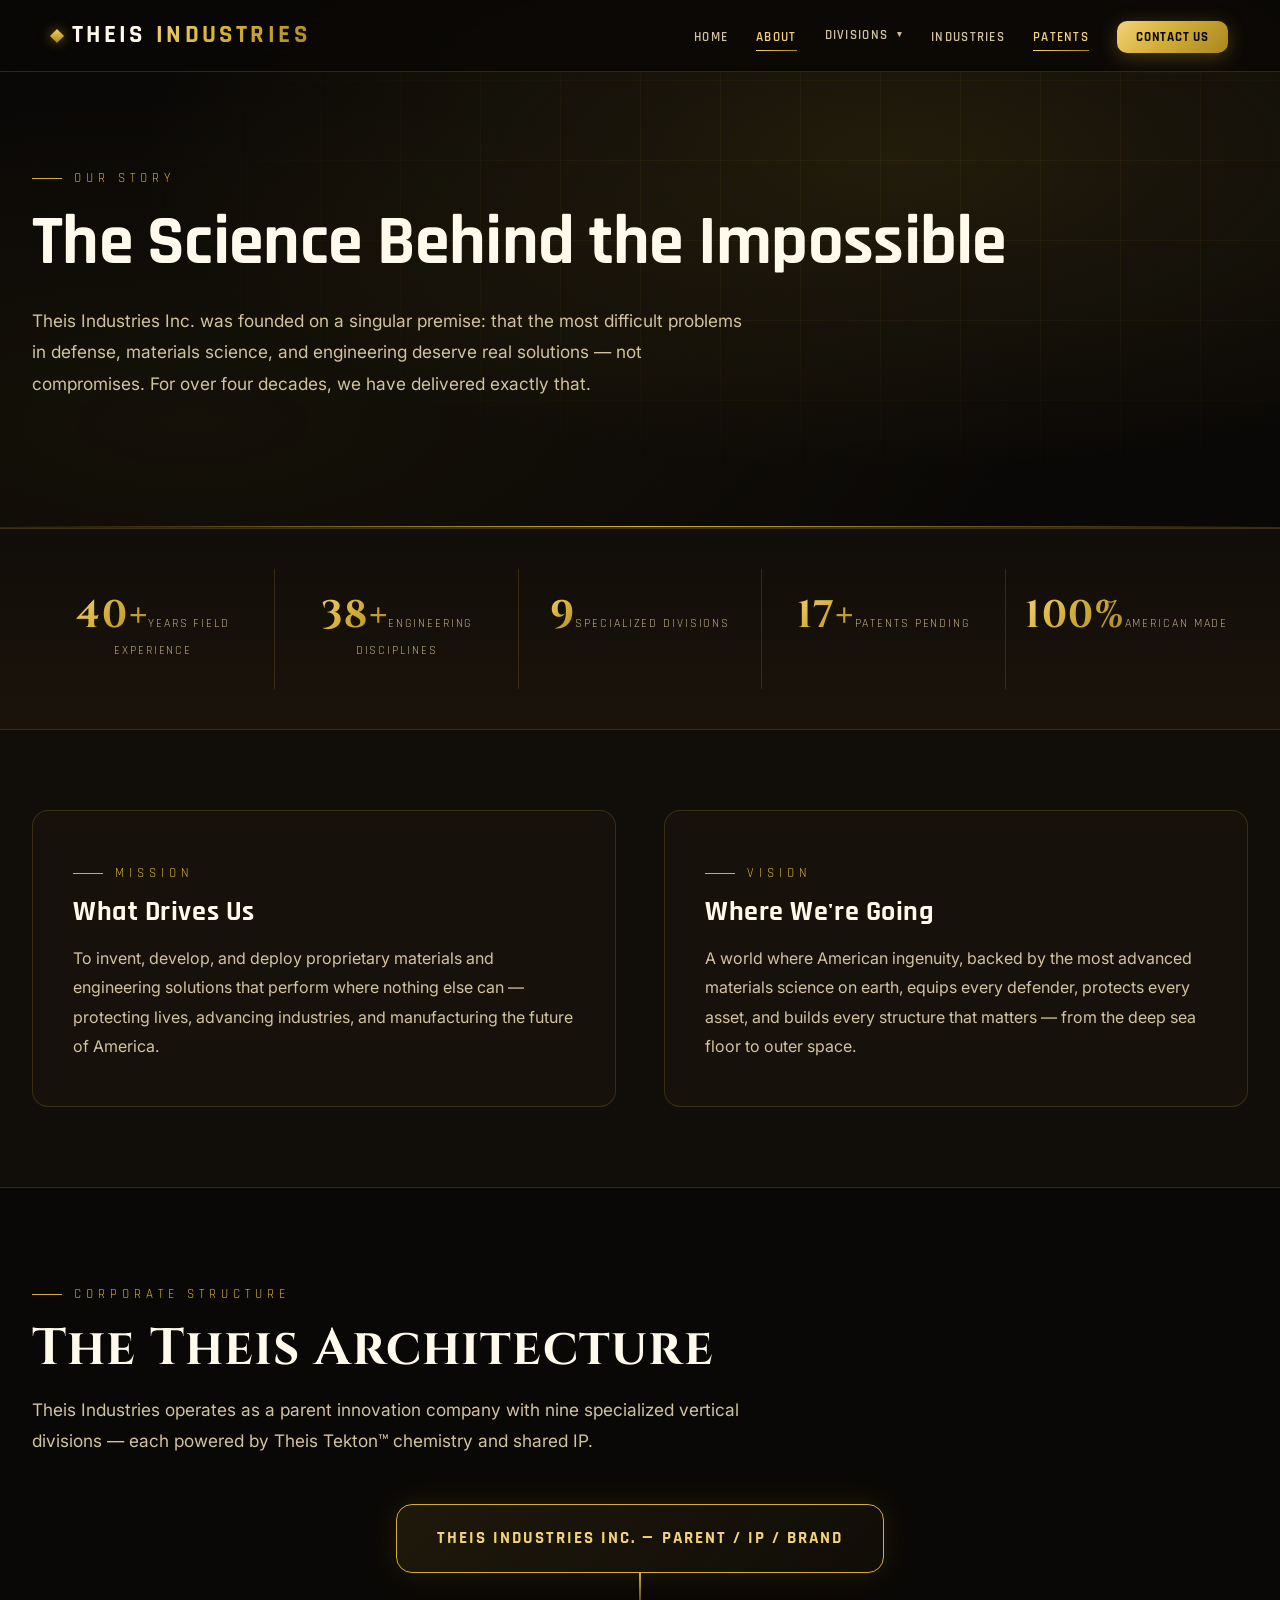
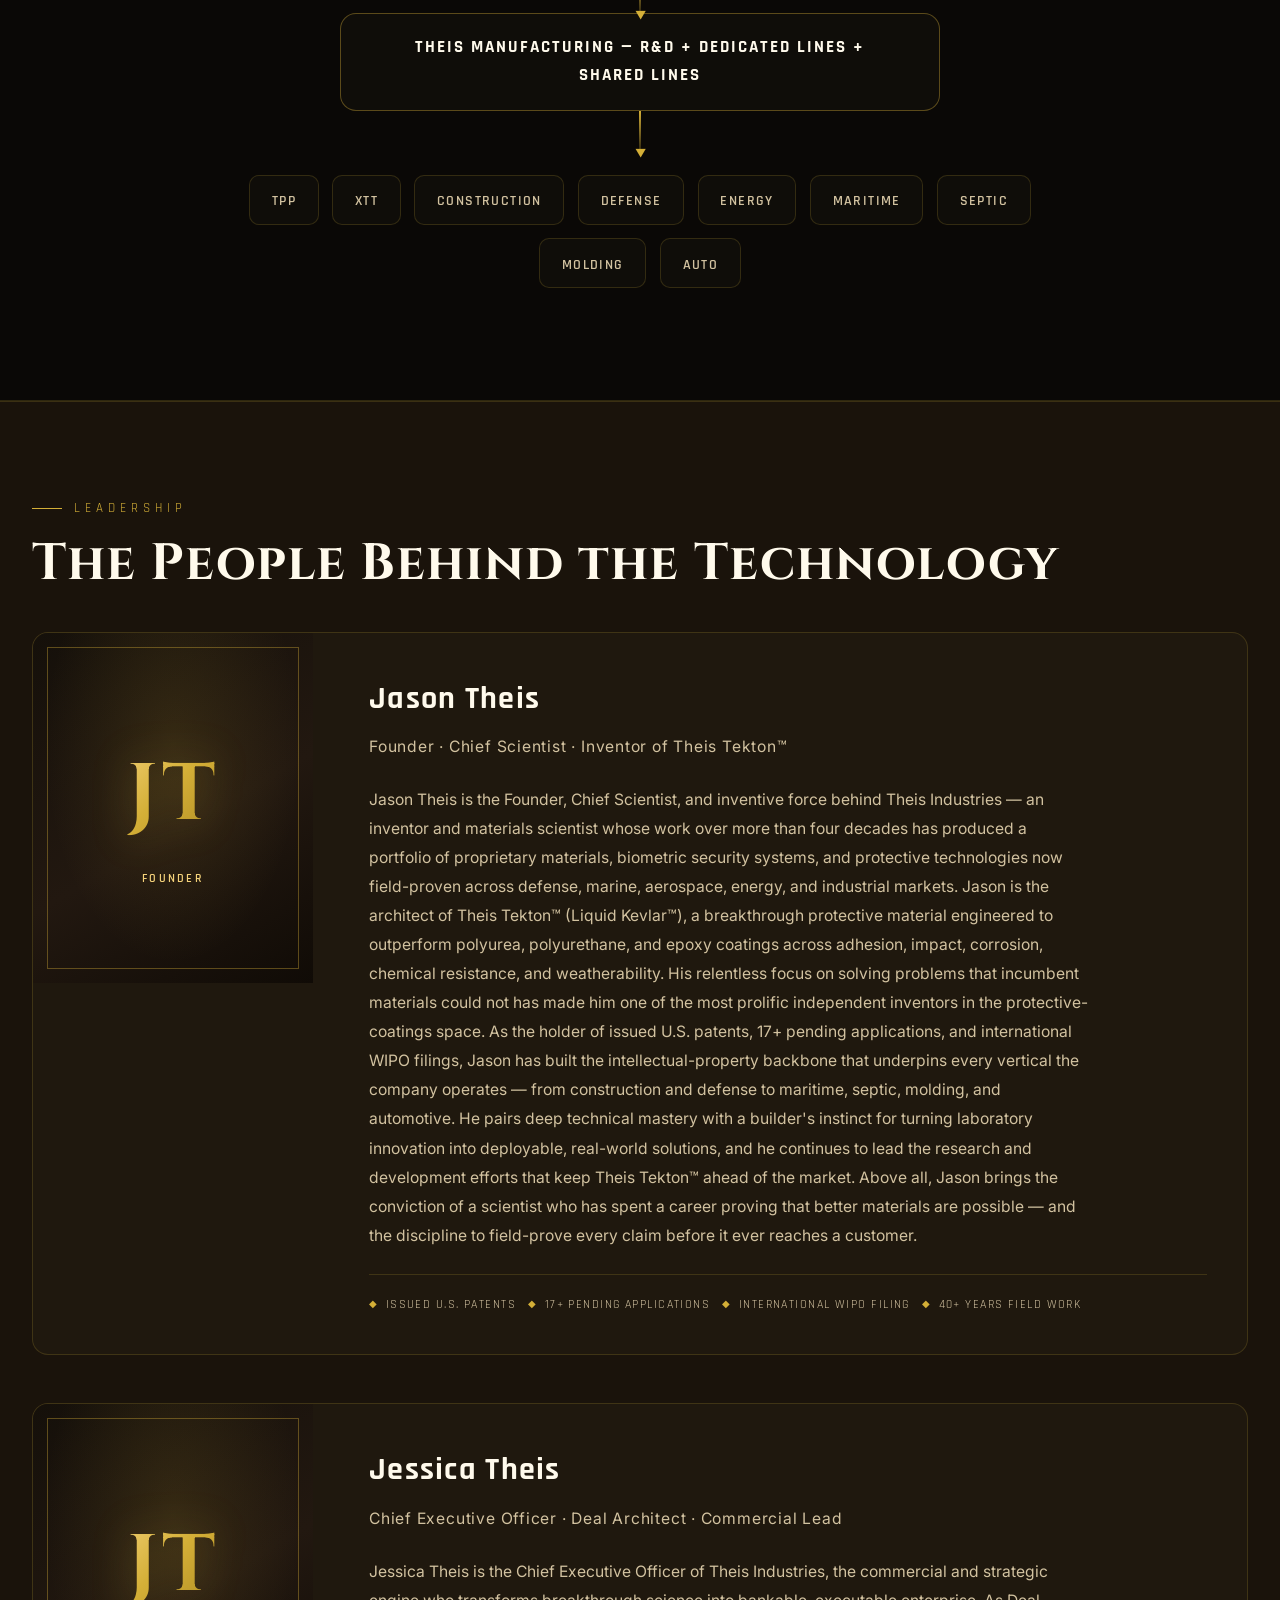
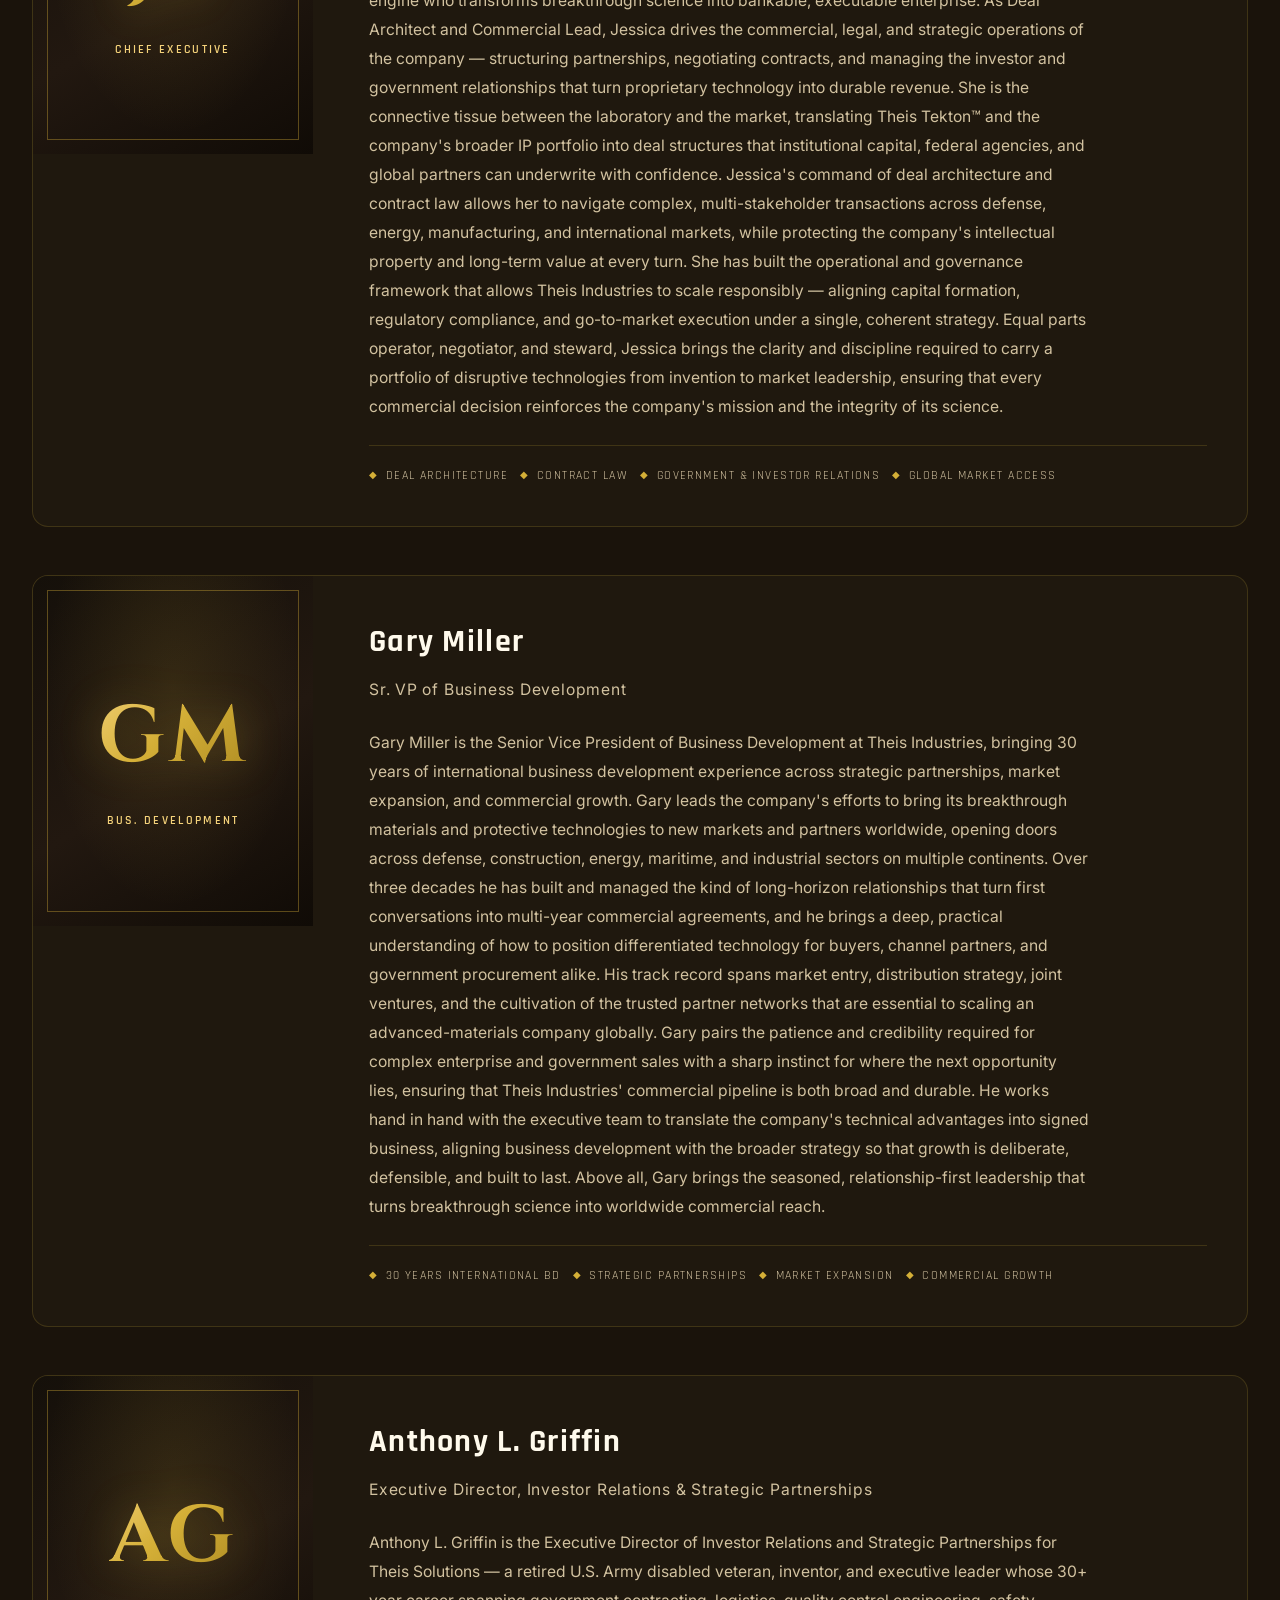
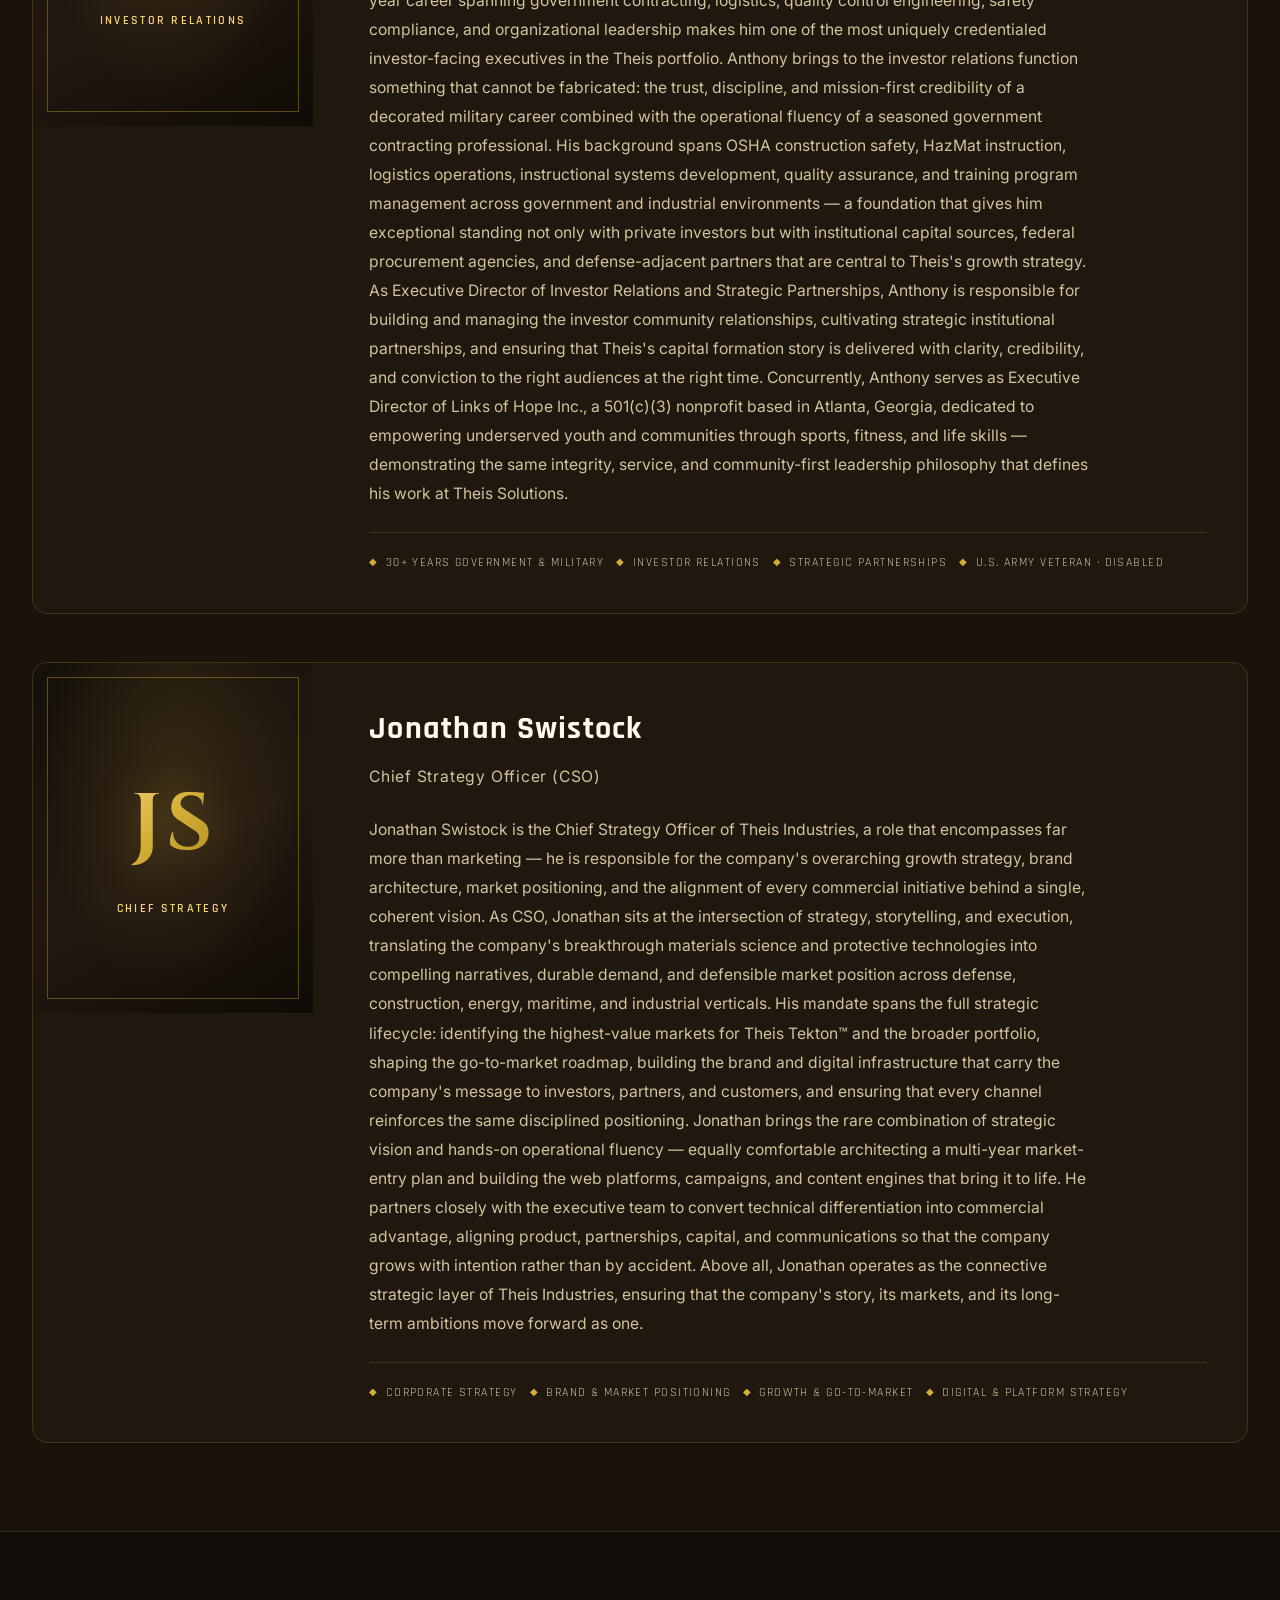
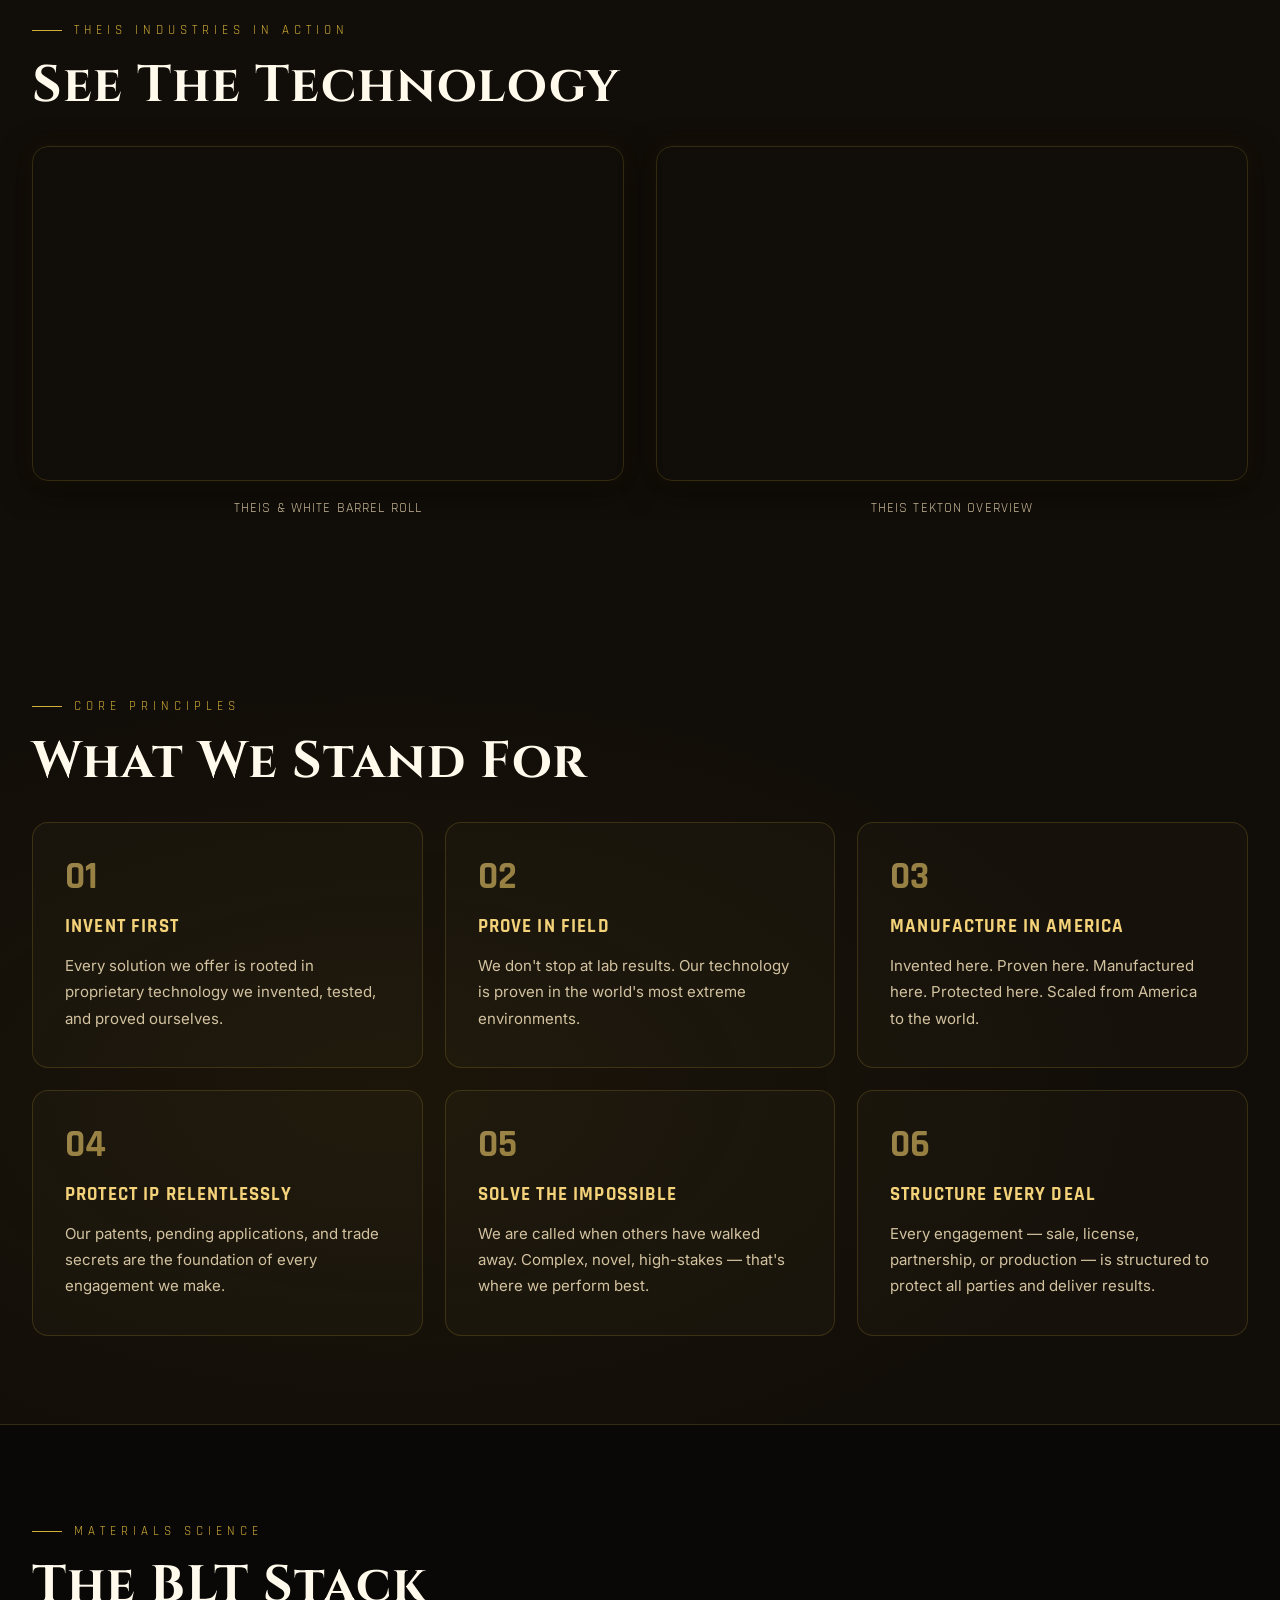
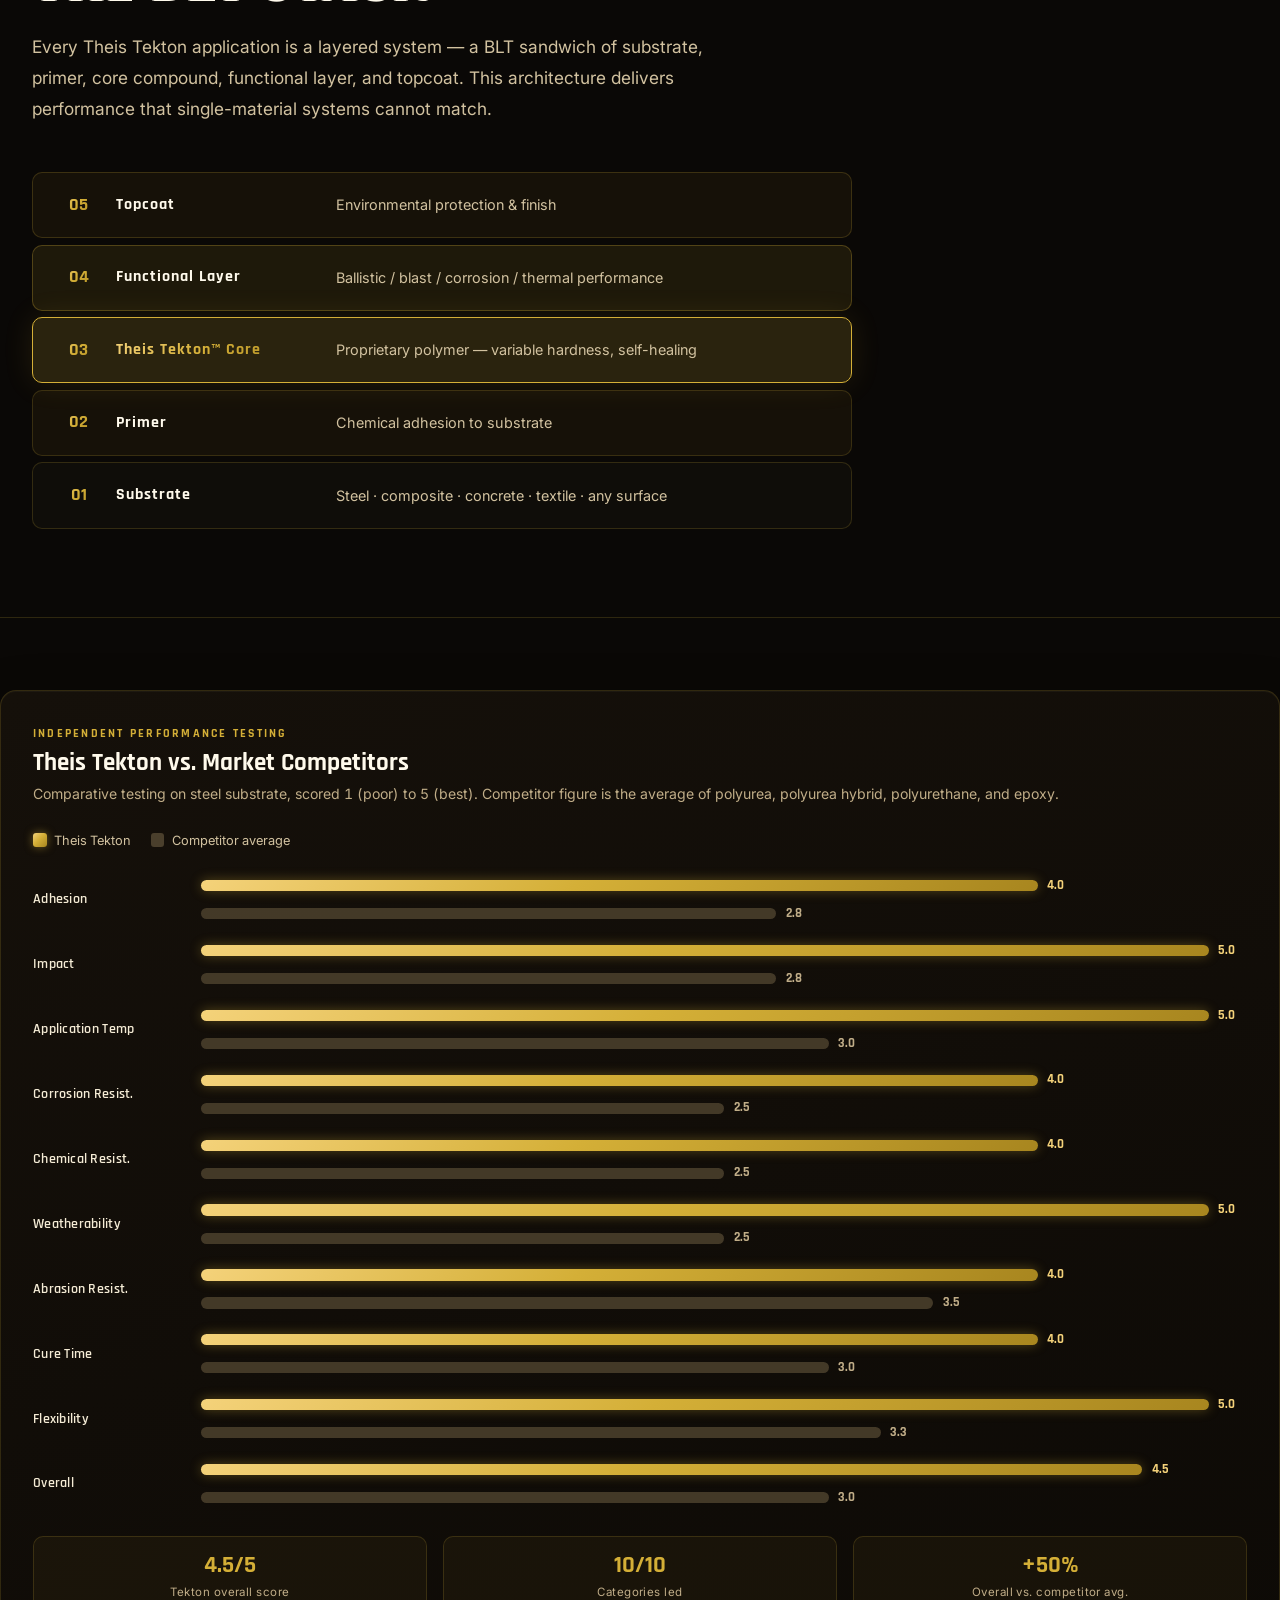
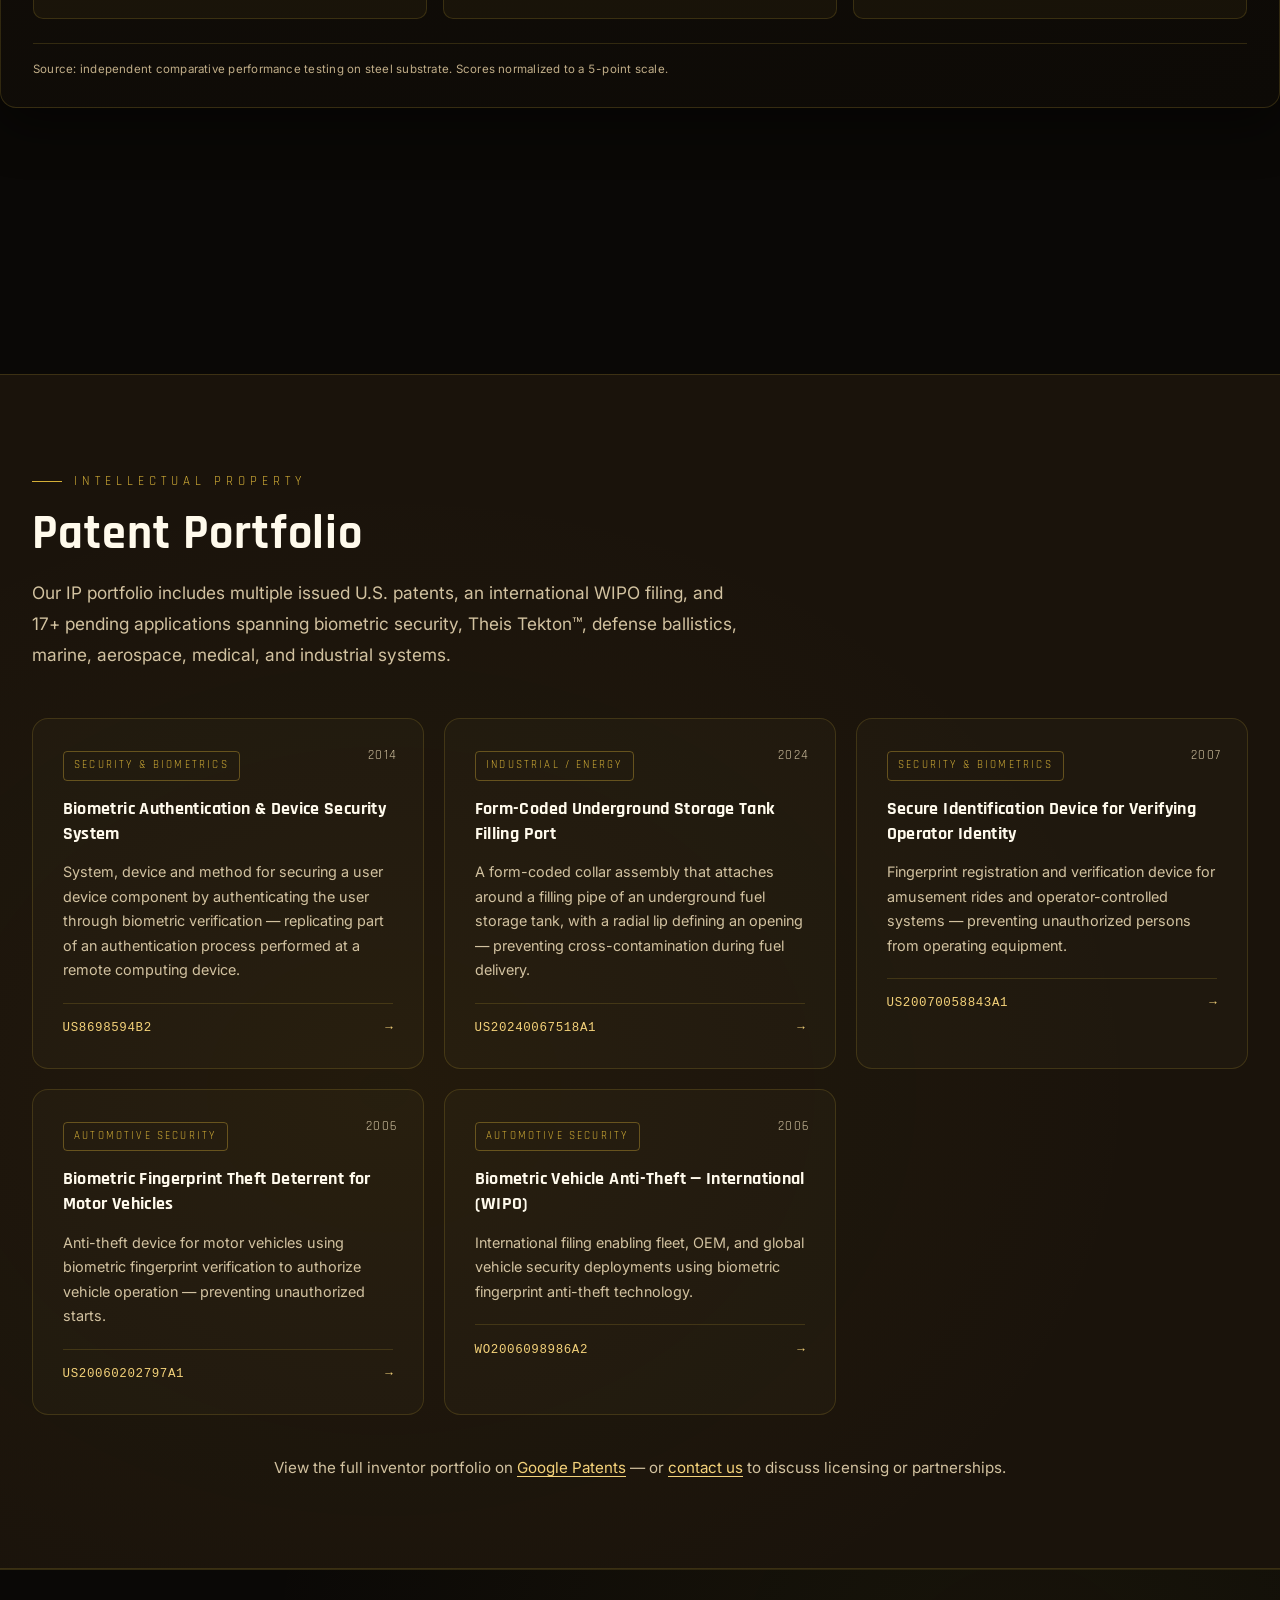
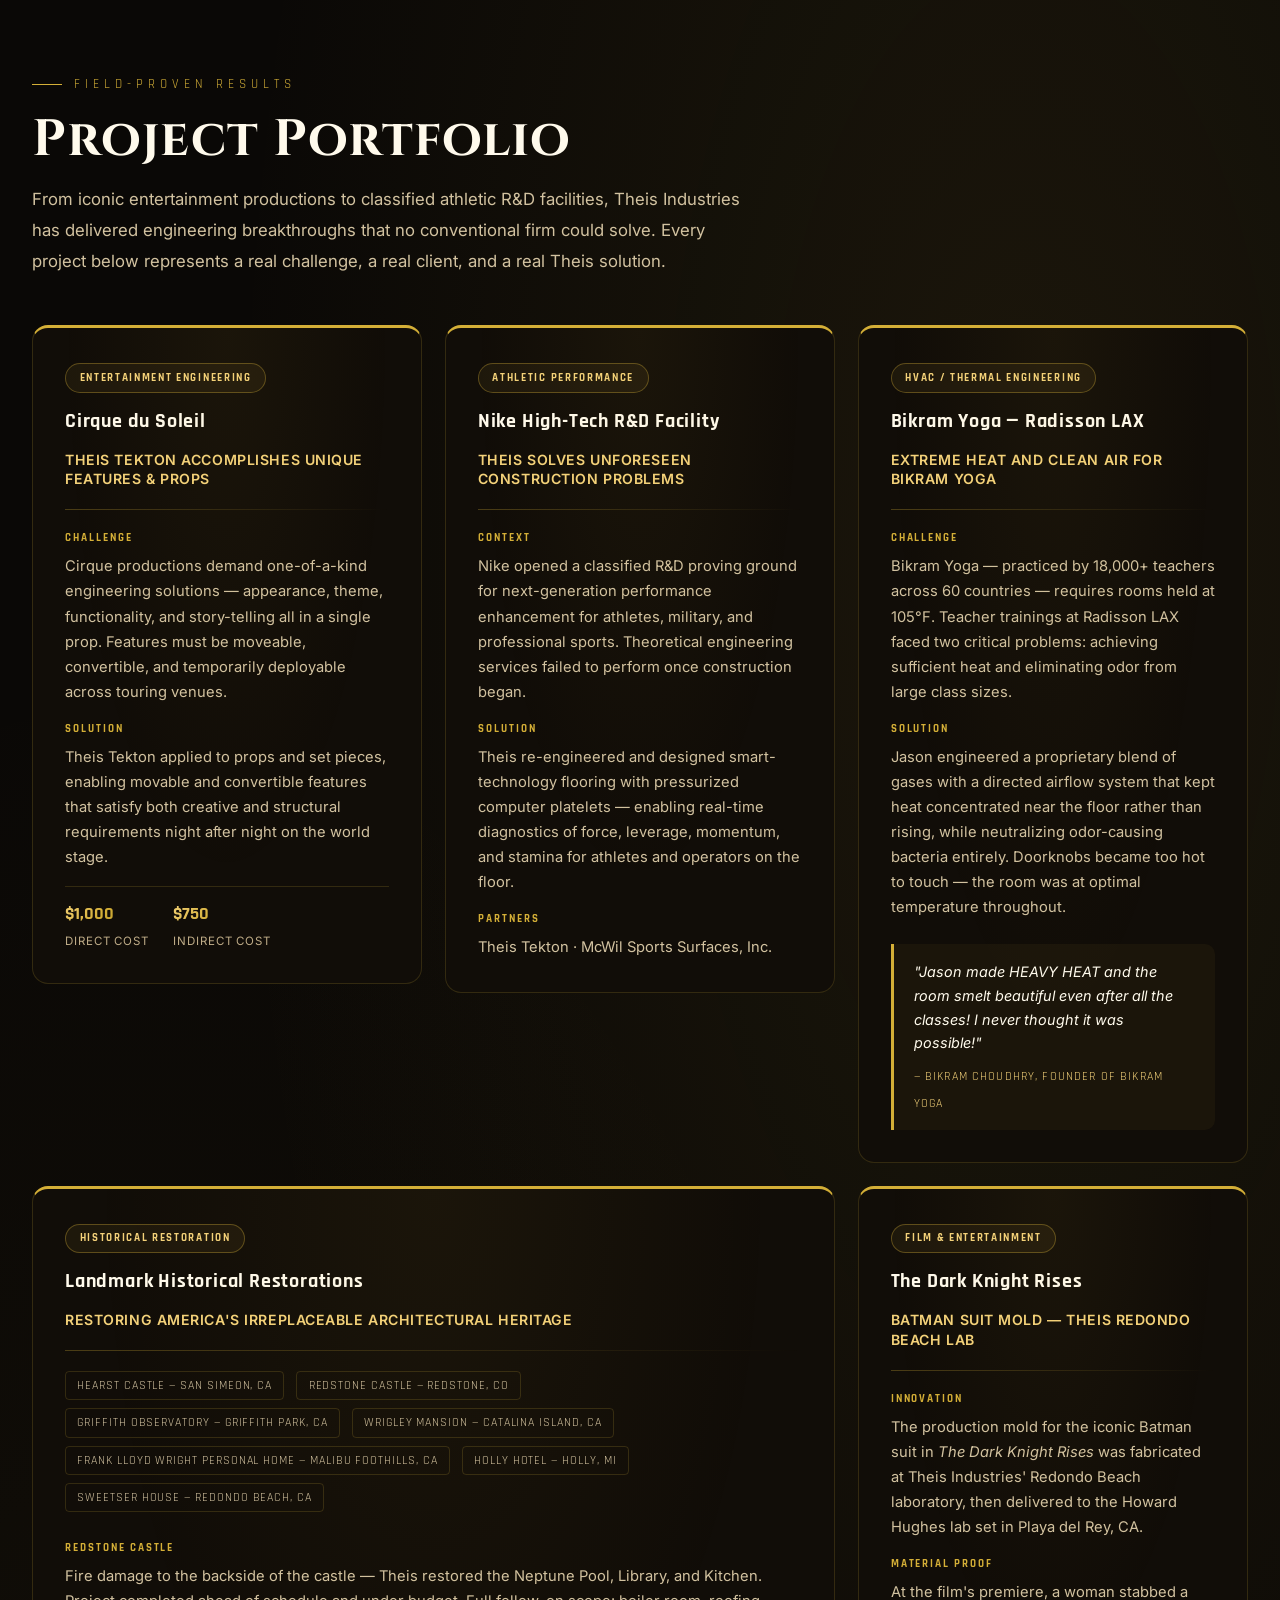
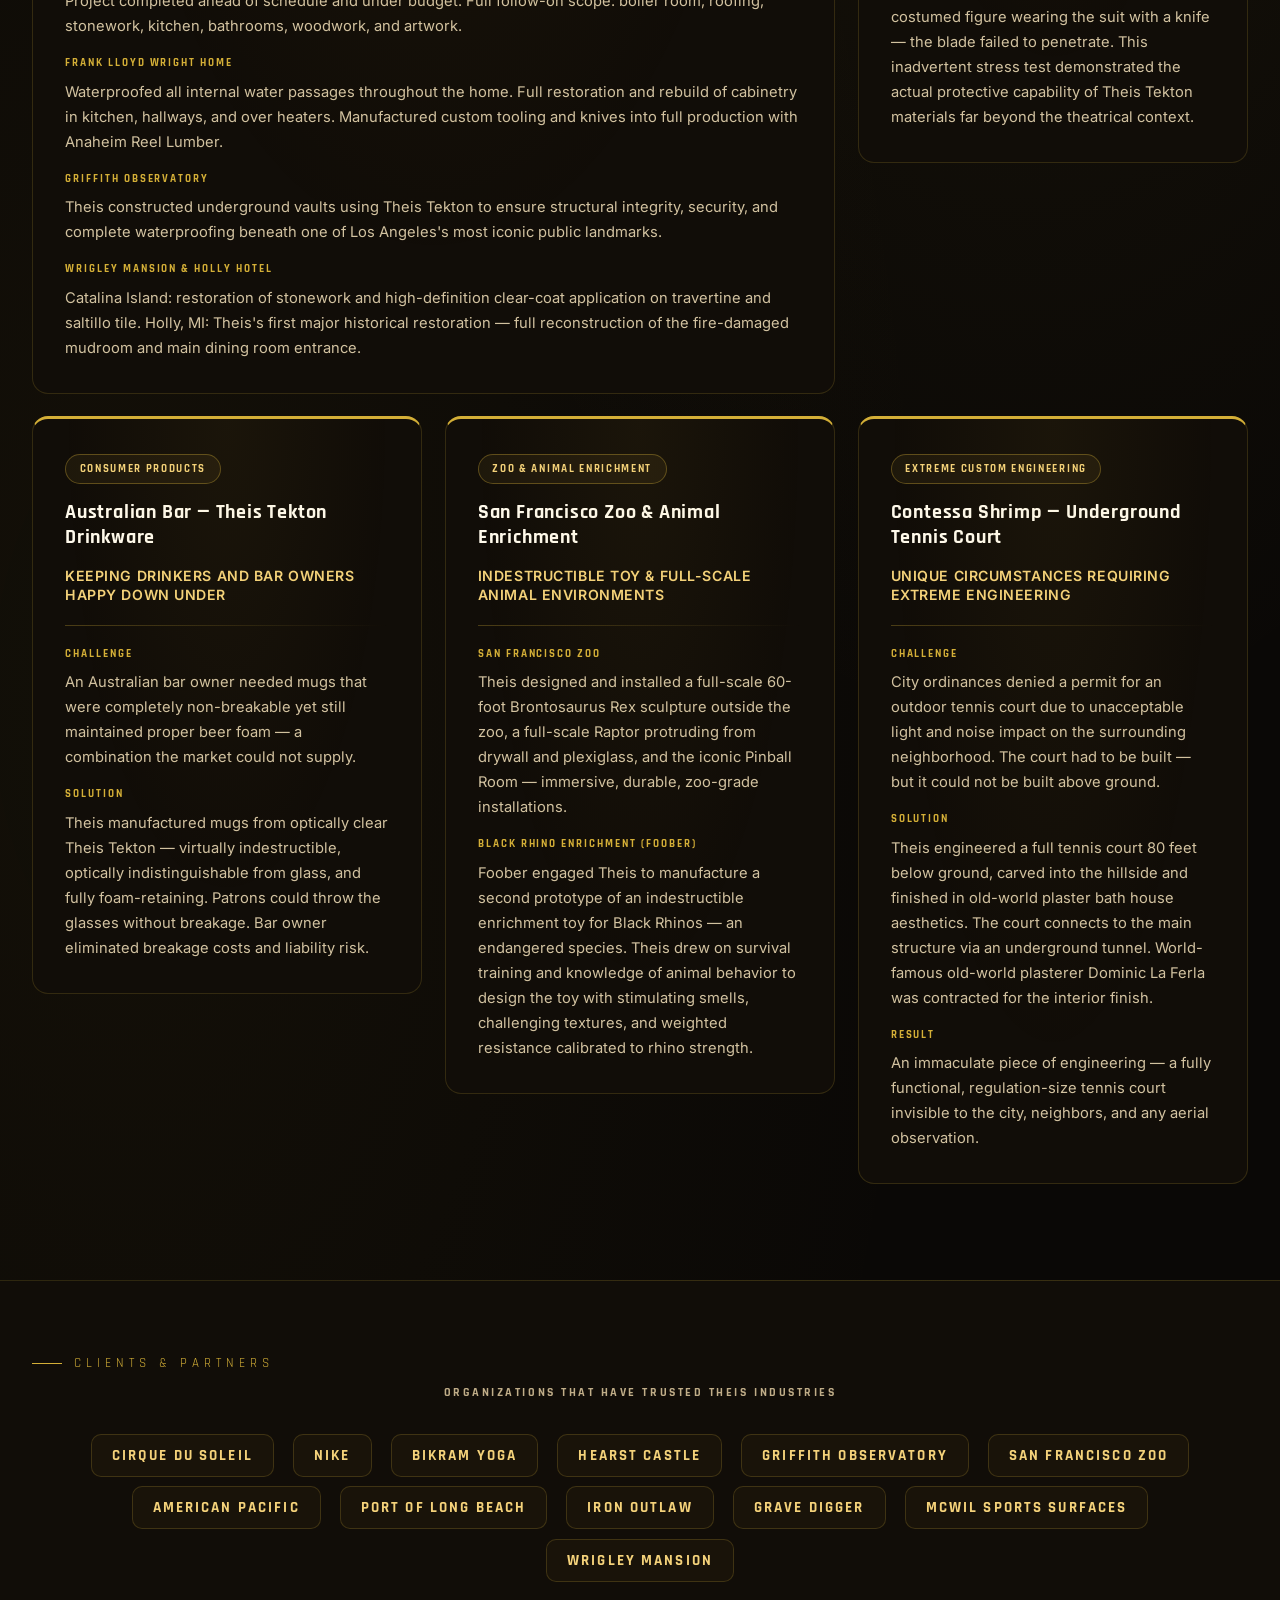
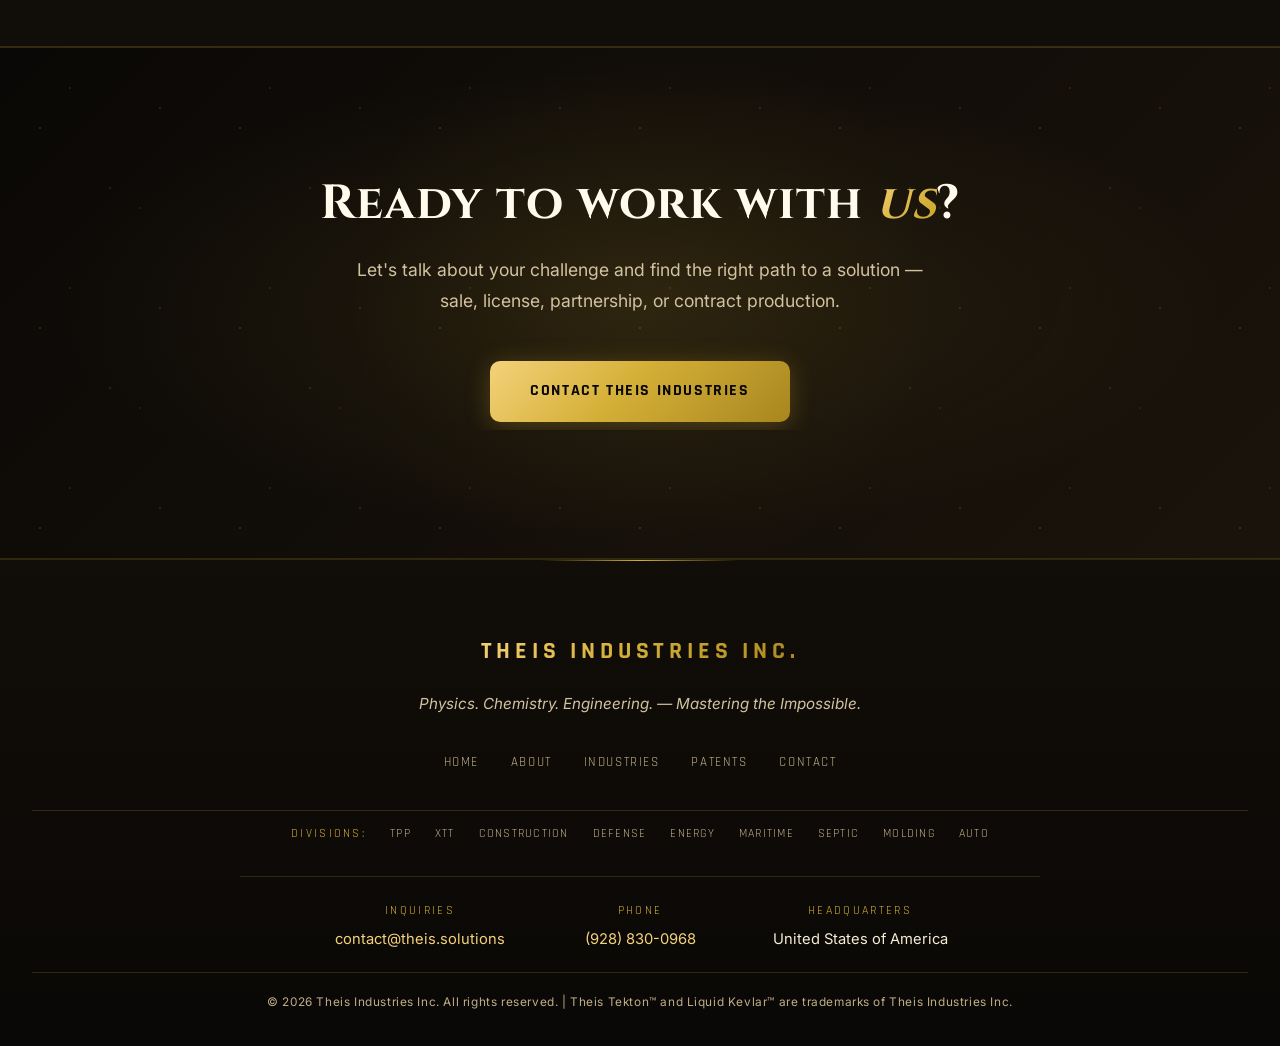
==== commit 0c9445c9: "Reorder leadership: move Jonathan Swistock after Anthony Griffin" ====
--- a/about.html
+++ b/about.html
@@ -891,21 +891,7 @@
             </div>
           </div>
         </div>
-        <div class="team-card reveal">
-          <div class="team-portrait team-portrait-jonathan" role="img" aria-label="Jonathan Swistock"><span class="team-portrait-sub">Chief Strategy</span></div>
-          <div class="team-info">
-            <h3>Jonathan Swistock</h3>
-            <p class="team-title">Chief Strategy Officer (CSO)</p>
-            <p>Jonathan Swistock is the Chief Strategy Officer of Theis Industries, a role that encompasses far more than marketing &mdash; he is responsible for the company's overarching growth strategy, brand architecture, market positioning, and the alignment of every commercial initiative behind a single, coherent vision. As CSO, Jonathan sits at the intersection of strategy, storytelling, and execution, translating the company's breakthrough materials science and protective technologies into compelling narratives, durable demand, and defensible market position across defense, construction, energy, maritime, and industrial verticals. His mandate spans the full strategic lifecycle: identifying the highest-value markets for Theis Tekton&trade; and the broader portfolio, shaping the go-to-market roadmap, building the brand and digital infrastructure that carry the company's message to investors, partners, and customers, and ensuring that every channel reinforces the same disciplined positioning. Jonathan brings the rare combination of strategic vision and hands-on operational fluency &mdash; equally comfortable architecting a multi-year market-entry plan and building the web platforms, campaigns, and content engines that bring it to life. He partners closely with the executive team to convert technical differentiation into commercial advantage, aligning product, partnerships, capital, and communications so that the company grows with intention rather than by accident. Above all, Jonathan operates as the connective strategic layer of Theis Industries, ensuring that the company's story, its markets, and its long-term ambitions move forward as one.</p>
-            <div class="team-creds">
-              <span>Corporate Strategy</span>
-              <span>Brand &amp; Market Positioning</span>
-              <span>Growth &amp; Go-To-Market</span>
-              <span>Digital &amp; Platform Strategy</span>
-            </div>
-          </div>
-        </div>
-        <div class="team-card reveal">
+<div class="team-card reveal">
           <div class="team-portrait team-portrait-gary" role="img" aria-label="Gary Miller"><span class="team-portrait-sub">Bus. Development</span></div>
           <div class="team-info">
             <h3>Gary Miller</h3>
@@ -933,6 +919,21 @@
             </div>
           </div>
         </div>
+      <div class="team-card reveal">
+          <div class="team-portrait team-portrait-jonathan" role="img" aria-label="Jonathan Swistock"><span class="team-portrait-sub">Chief Strategy</span></div>
+          <div class="team-info">
+            <h3>Jonathan Swistock</h3>
+            <p class="team-title">Chief Strategy Officer (CSO)</p>
+            <p>Jonathan Swistock is the Chief Strategy Officer of Theis Industries, a role that encompasses far more than marketing &mdash; he is responsible for the company's overarching growth strategy, brand architecture, market positioning, and the alignment of every commercial initiative behind a single, coherent vision. As CSO, Jonathan sits at the intersection of strategy, storytelling, and execution, translating the company's breakthrough materials science and protective technologies into compelling narratives, durable demand, and defensible market position across defense, construction, energy, maritime, and industrial verticals. His mandate spans the full strategic lifecycle: identifying the highest-value markets for Theis Tekton&trade; and the broader portfolio, shaping the go-to-market roadmap, building the brand and digital infrastructure that carry the company's message to investors, partners, and customers, and ensuring that every channel reinforces the same disciplined positioning. Jonathan brings the rare combination of strategic vision and hands-on operational fluency &mdash; equally comfortable architecting a multi-year market-entry plan and building the web platforms, campaigns, and content engines that bring it to life. He partners closely with the executive team to convert technical differentiation into commercial advantage, aligning product, partnerships, capital, and communications so that the company grows with intention rather than by accident. Above all, Jonathan operates as the connective strategic layer of Theis Industries, ensuring that the company's story, its markets, and its long-term ambitions move forward as one.</p>
+            <div class="team-creds">
+              <span>Corporate Strategy</span>
+              <span>Brand &amp; Market Positioning</span>
+              <span>Growth &amp; Go-To-Market</span>
+              <span>Digital &amp; Platform Strategy</span>
+            </div>
+          </div>
+        </div>
+        
       </div>
 
     </div>
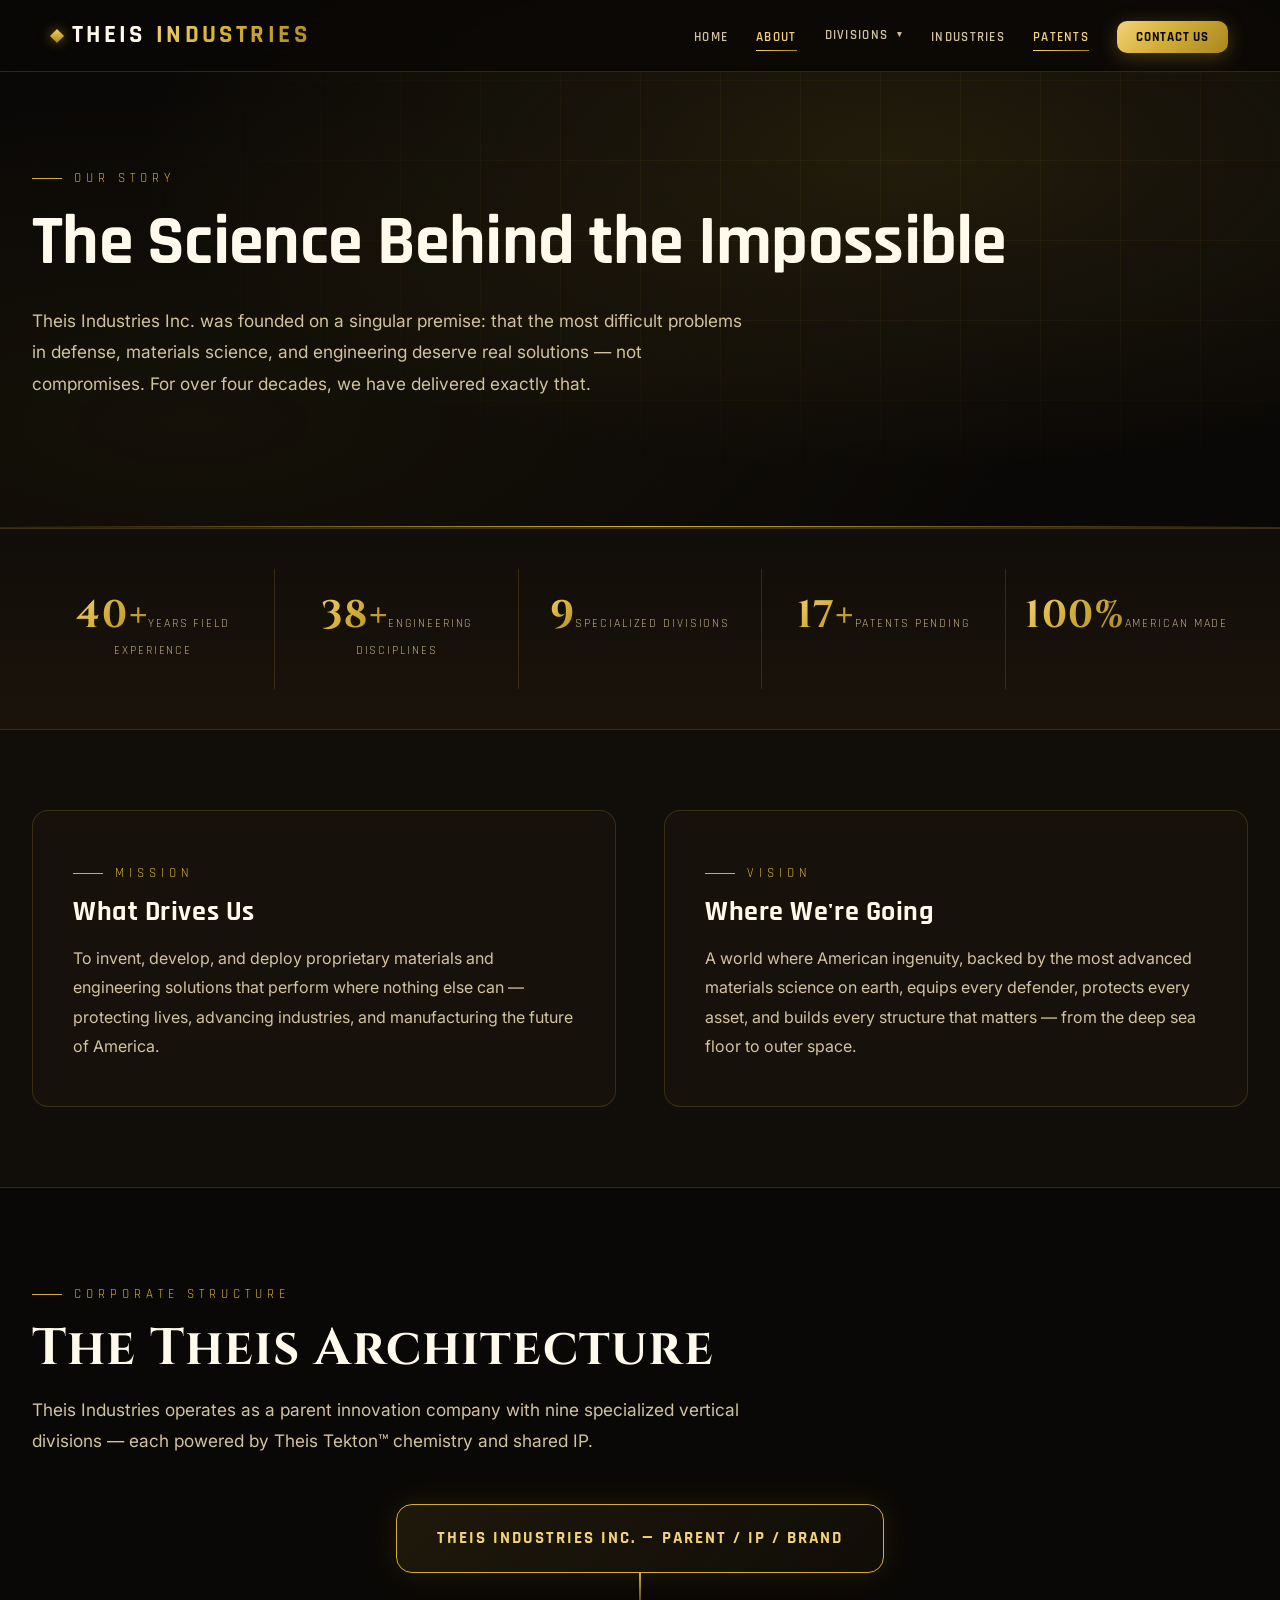
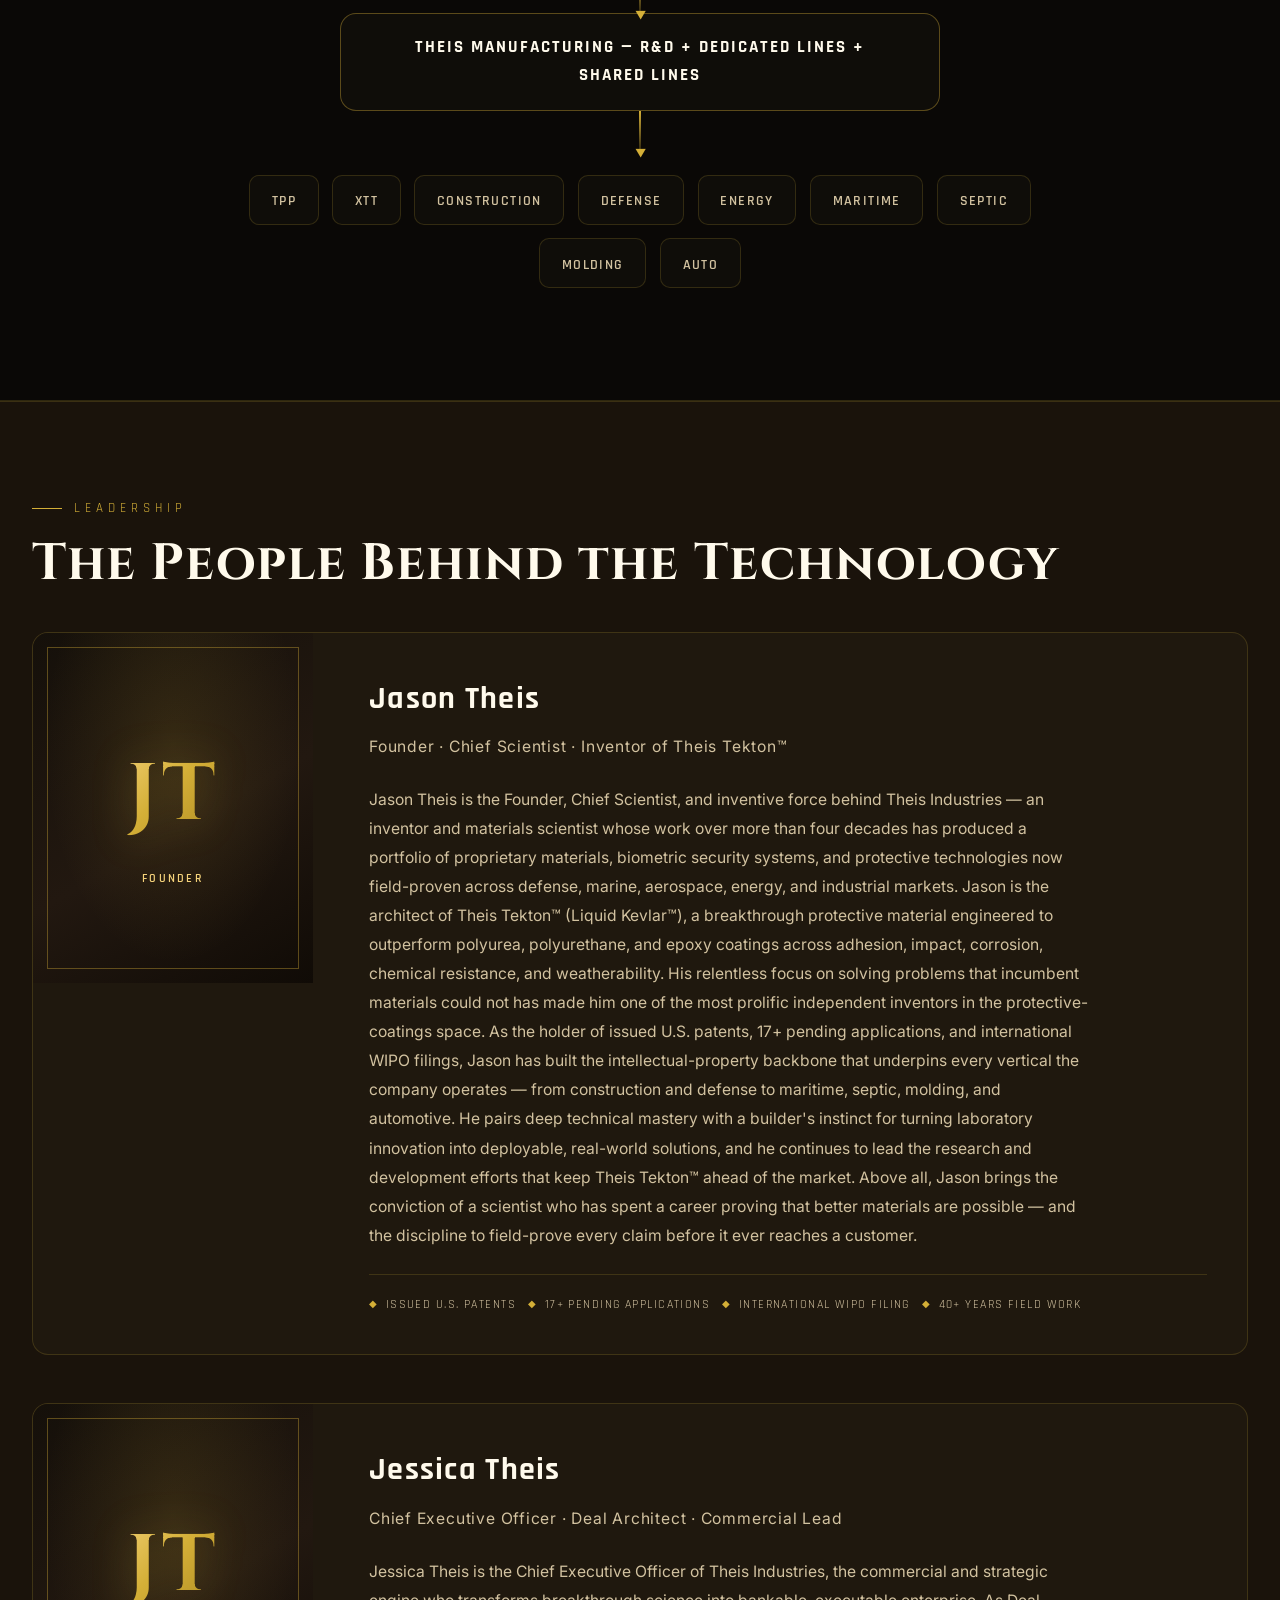
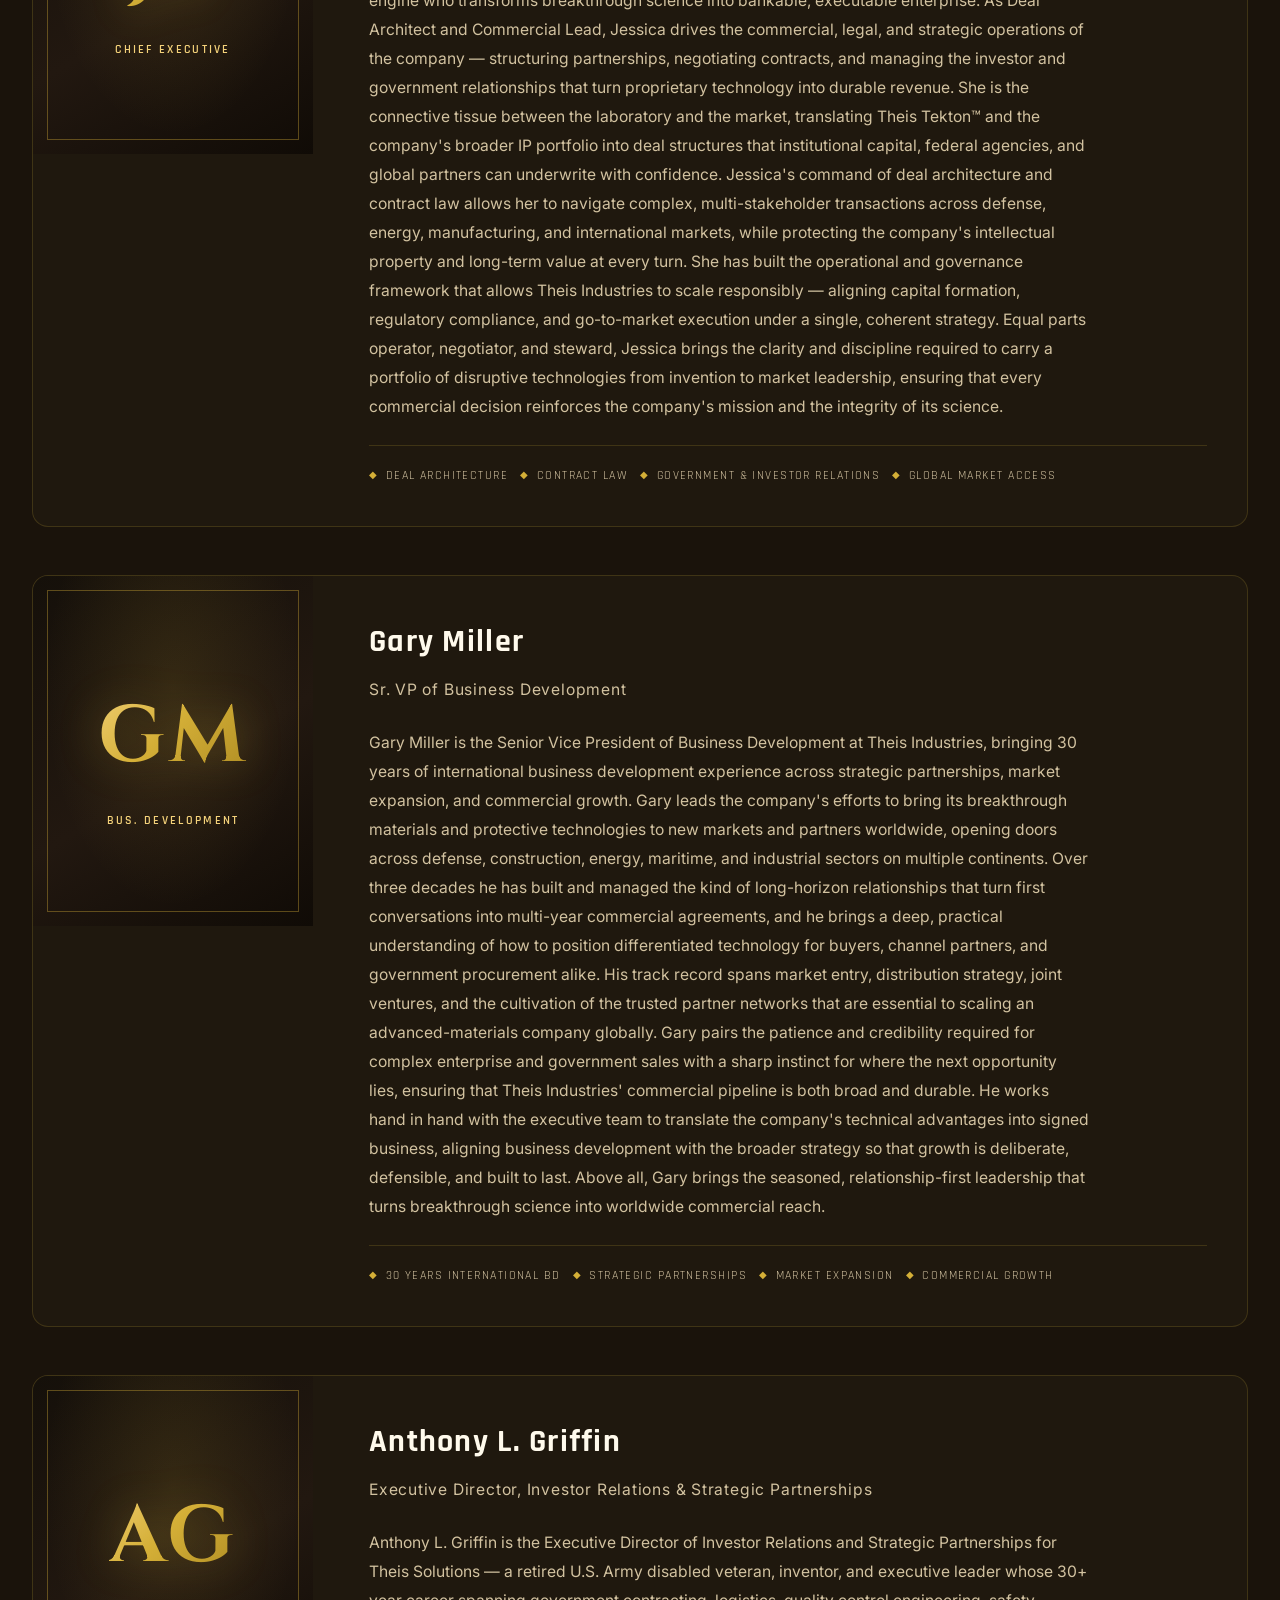
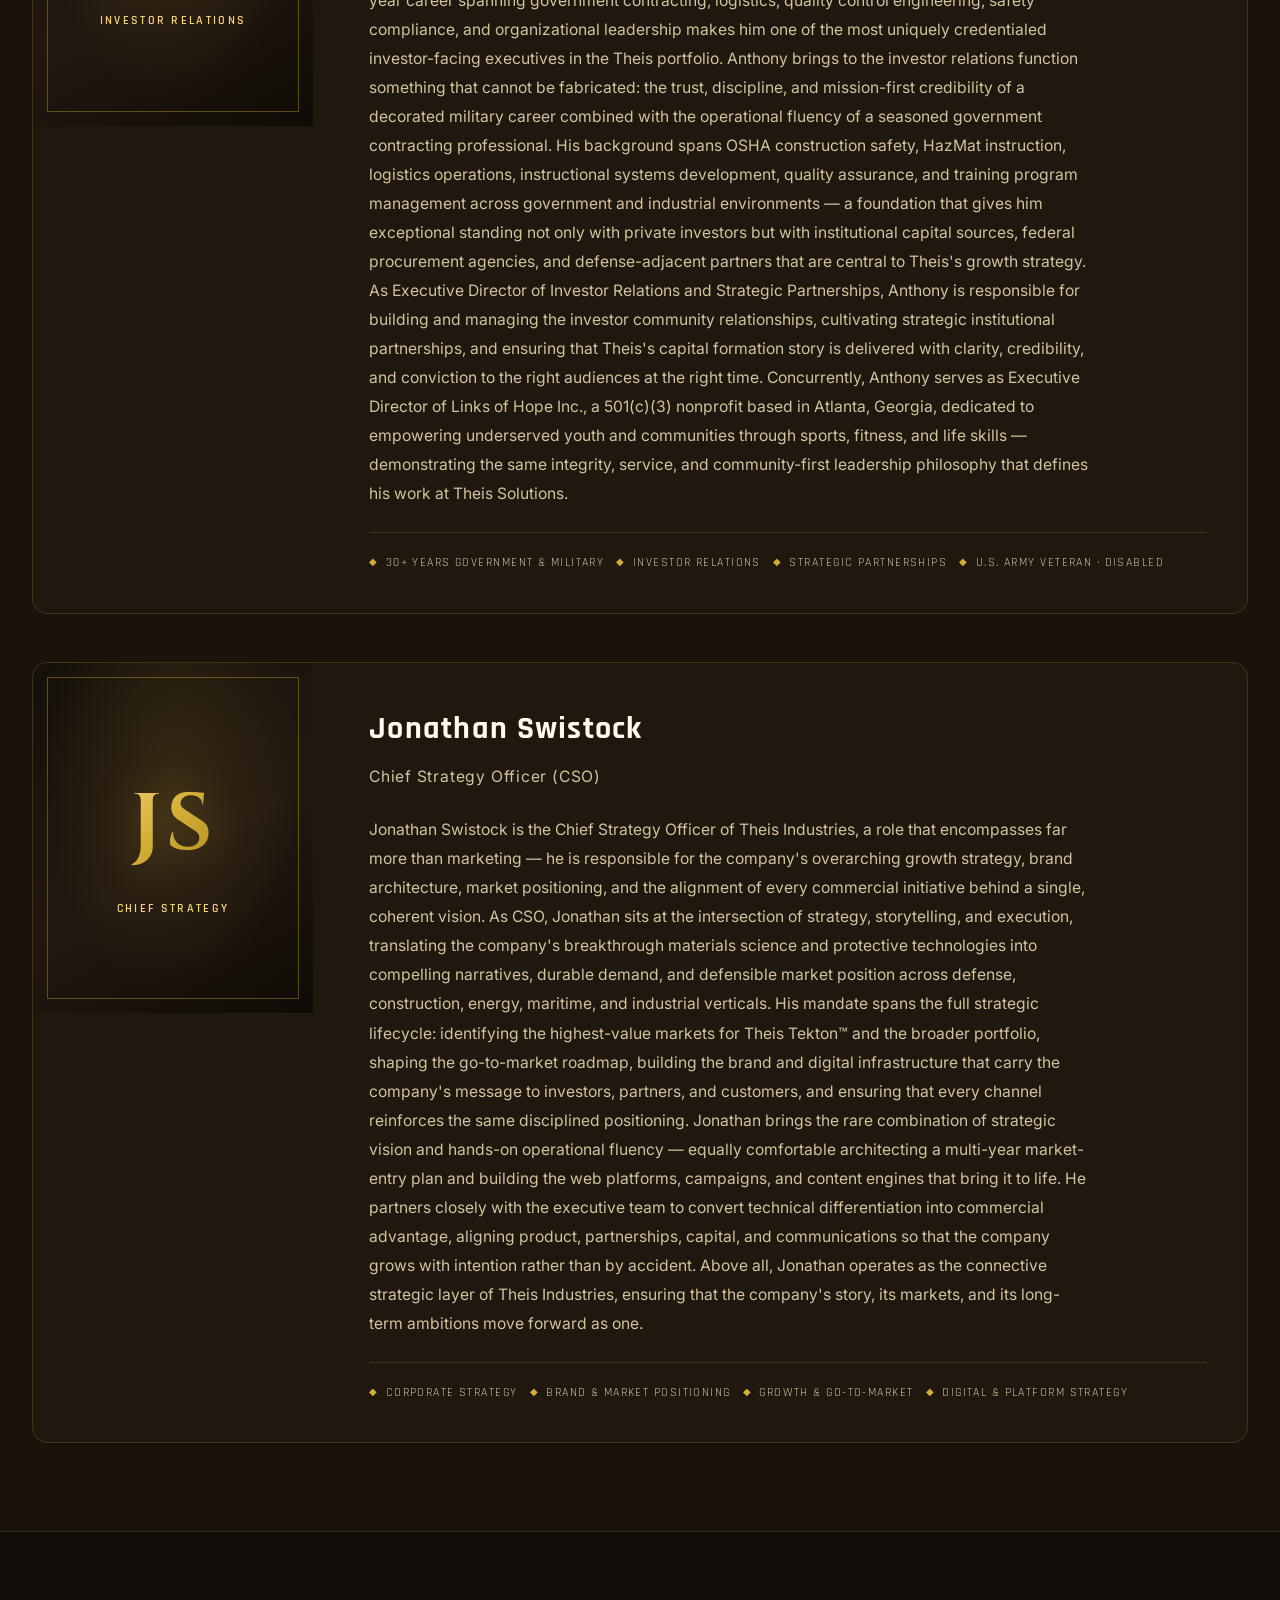
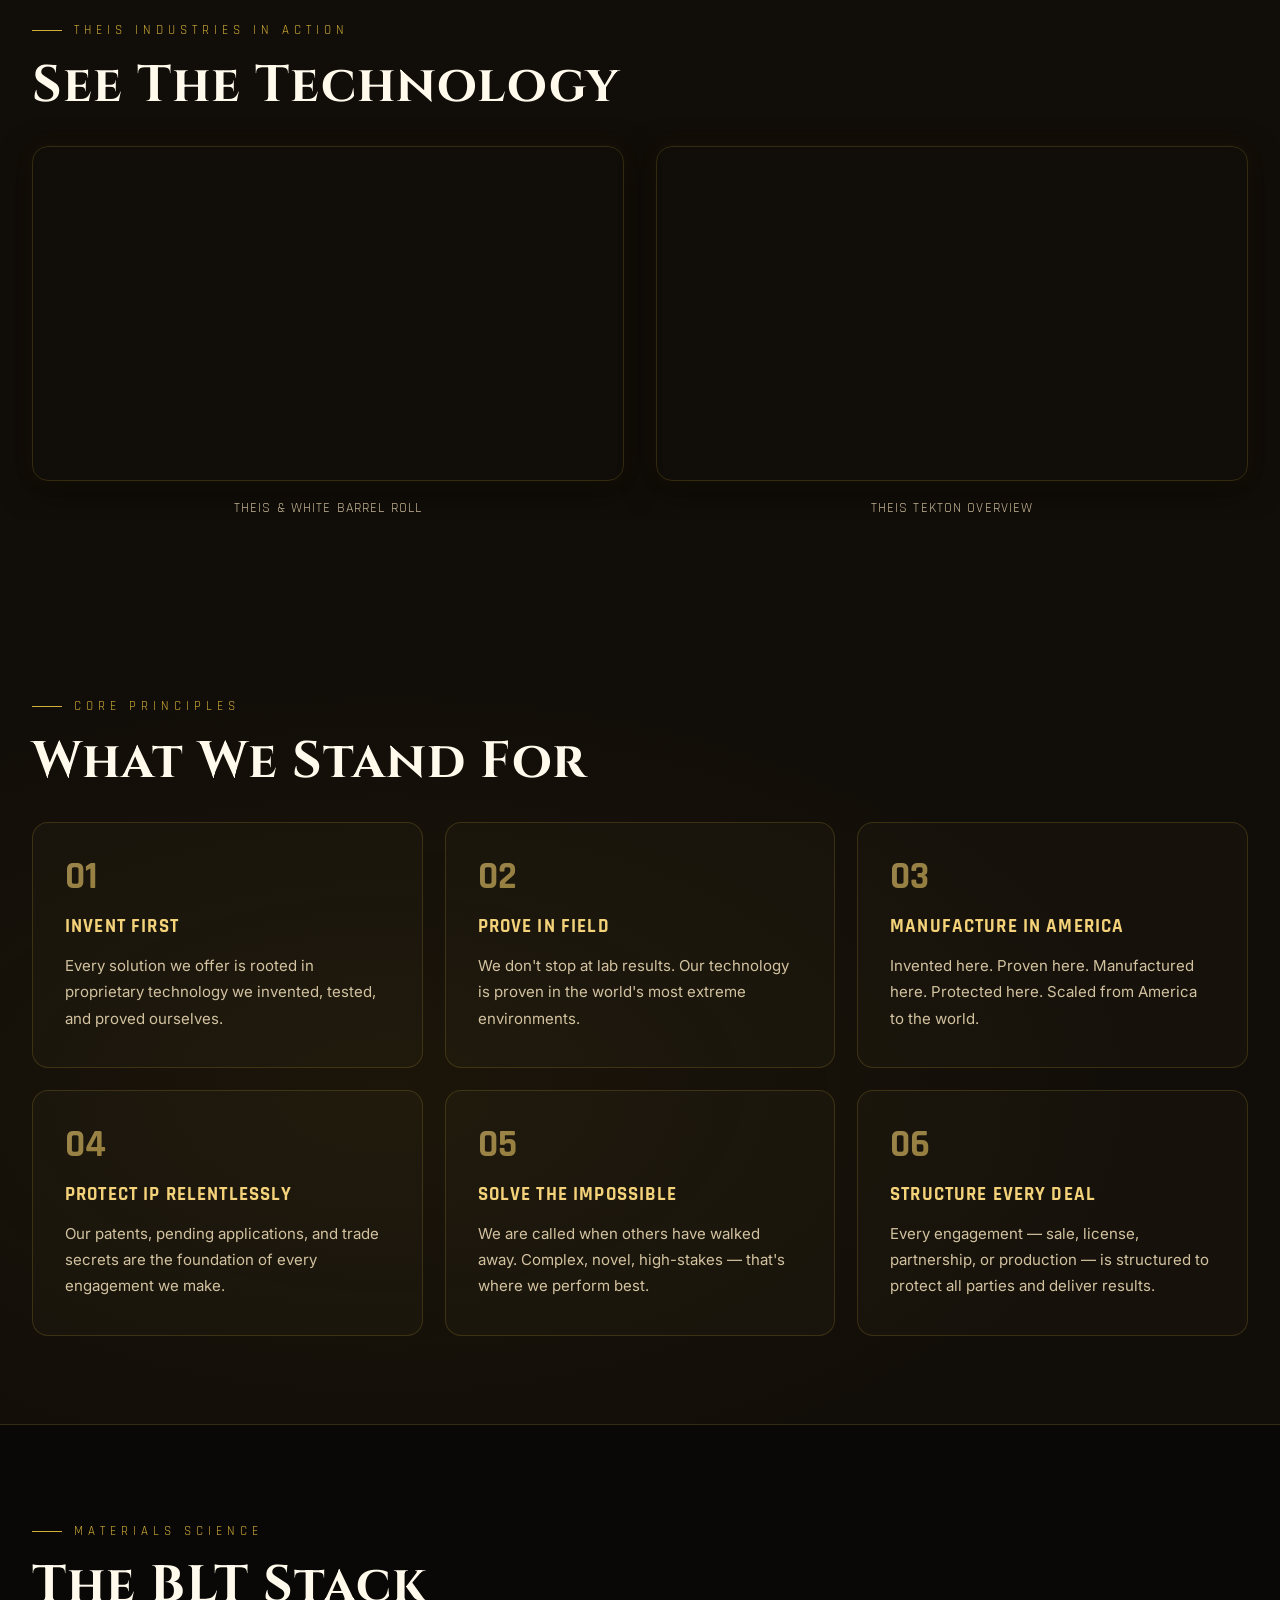
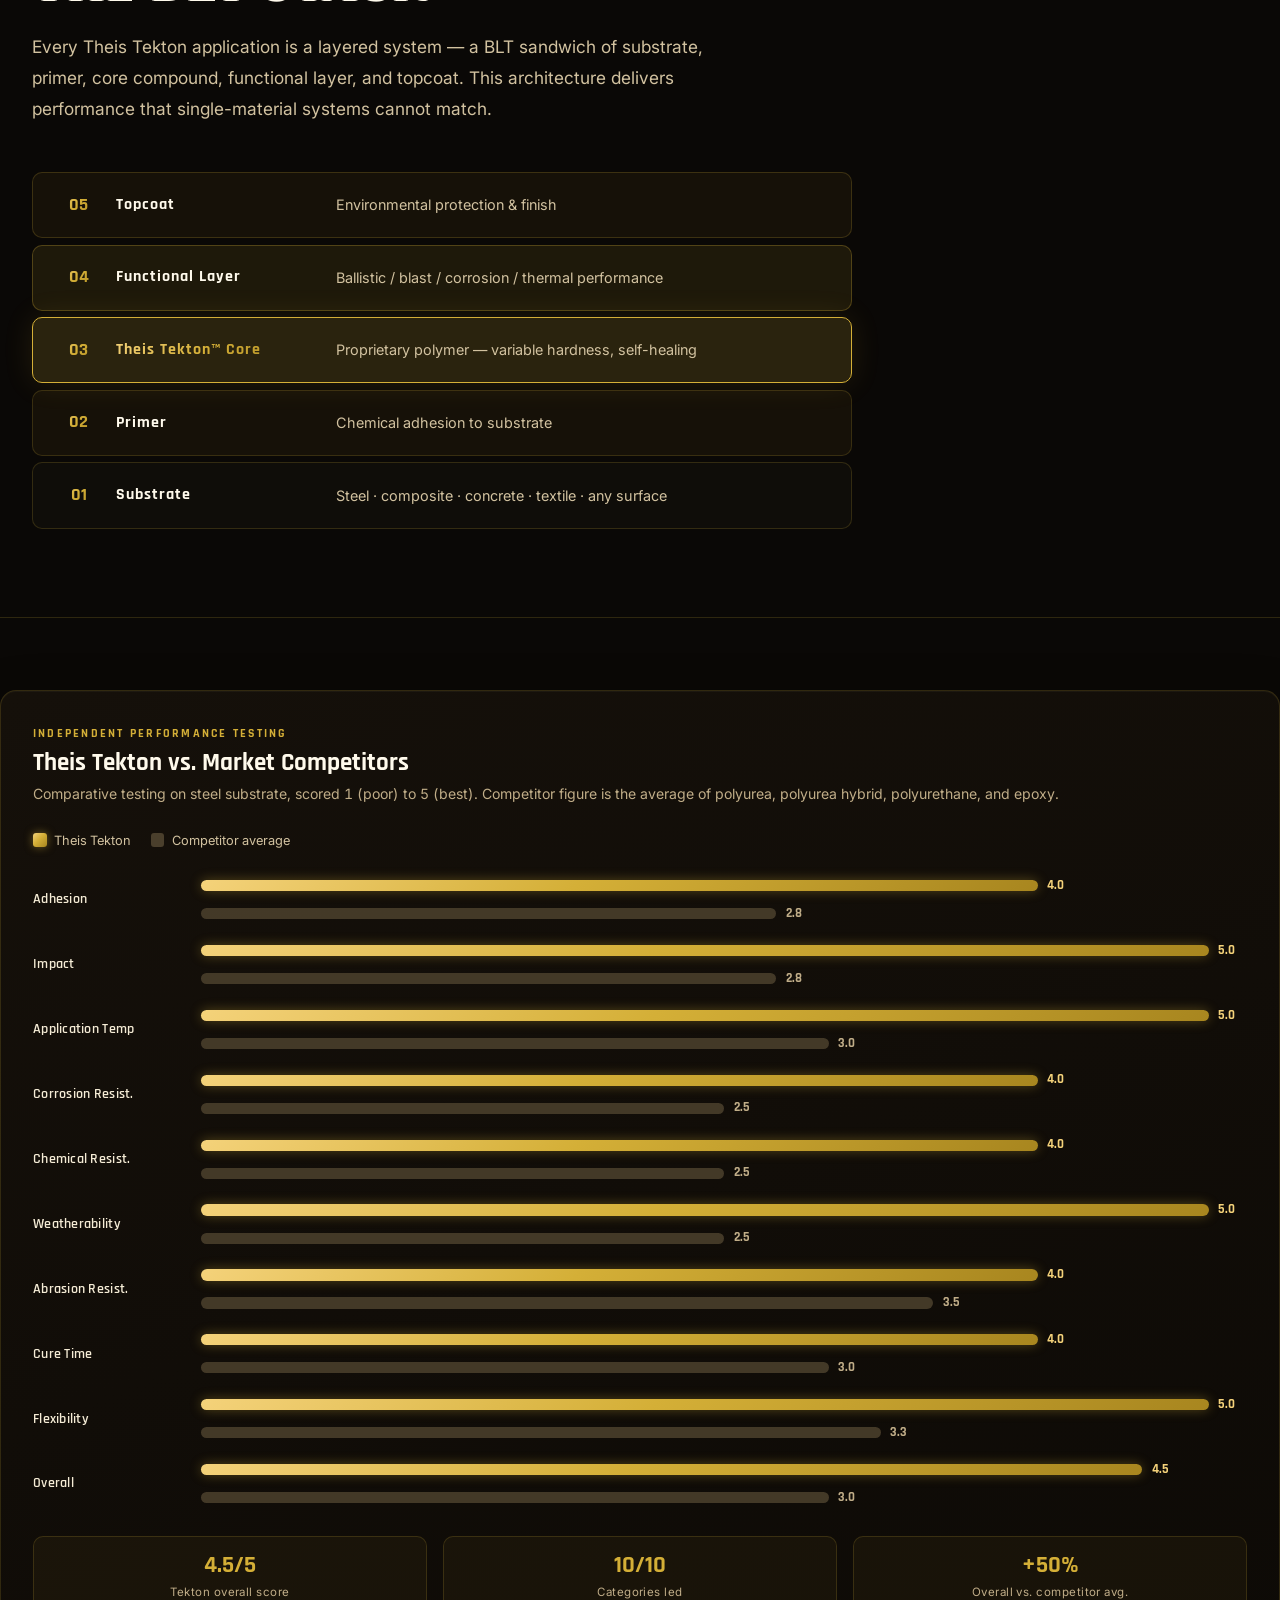
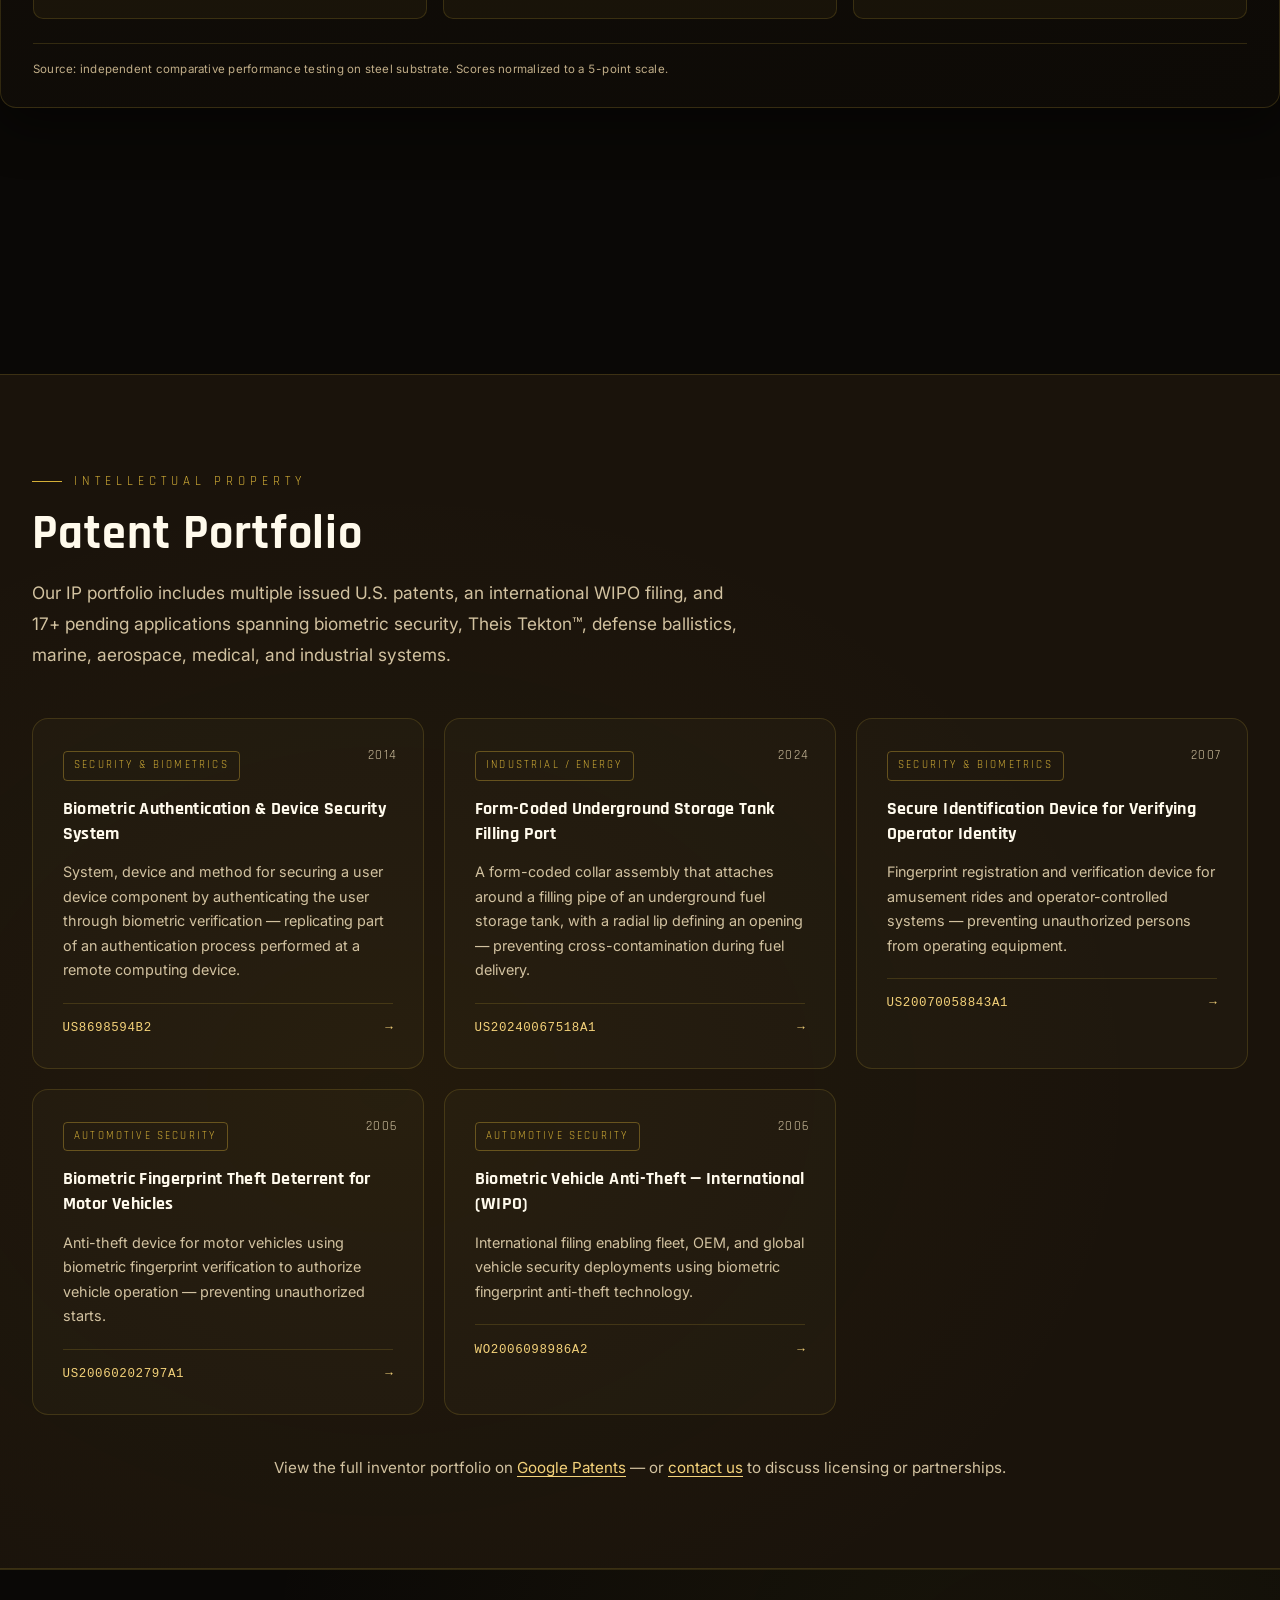
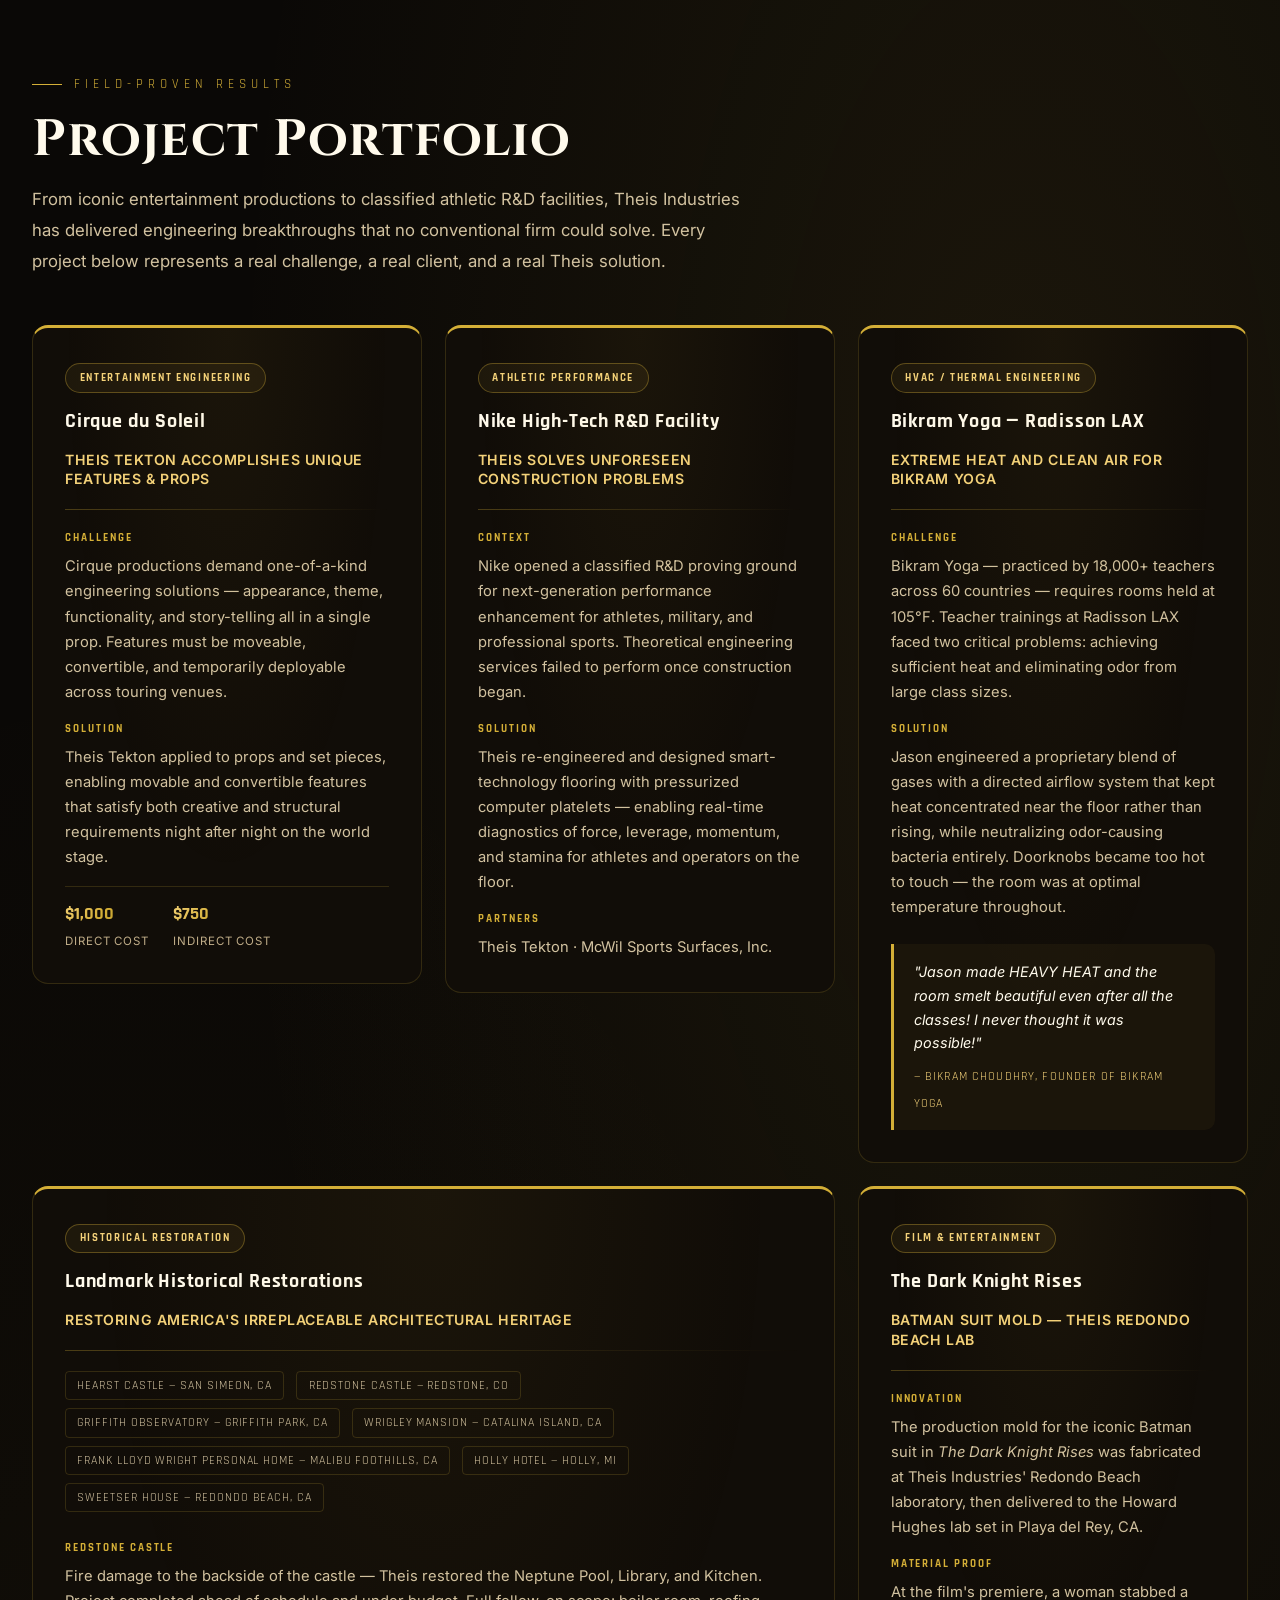
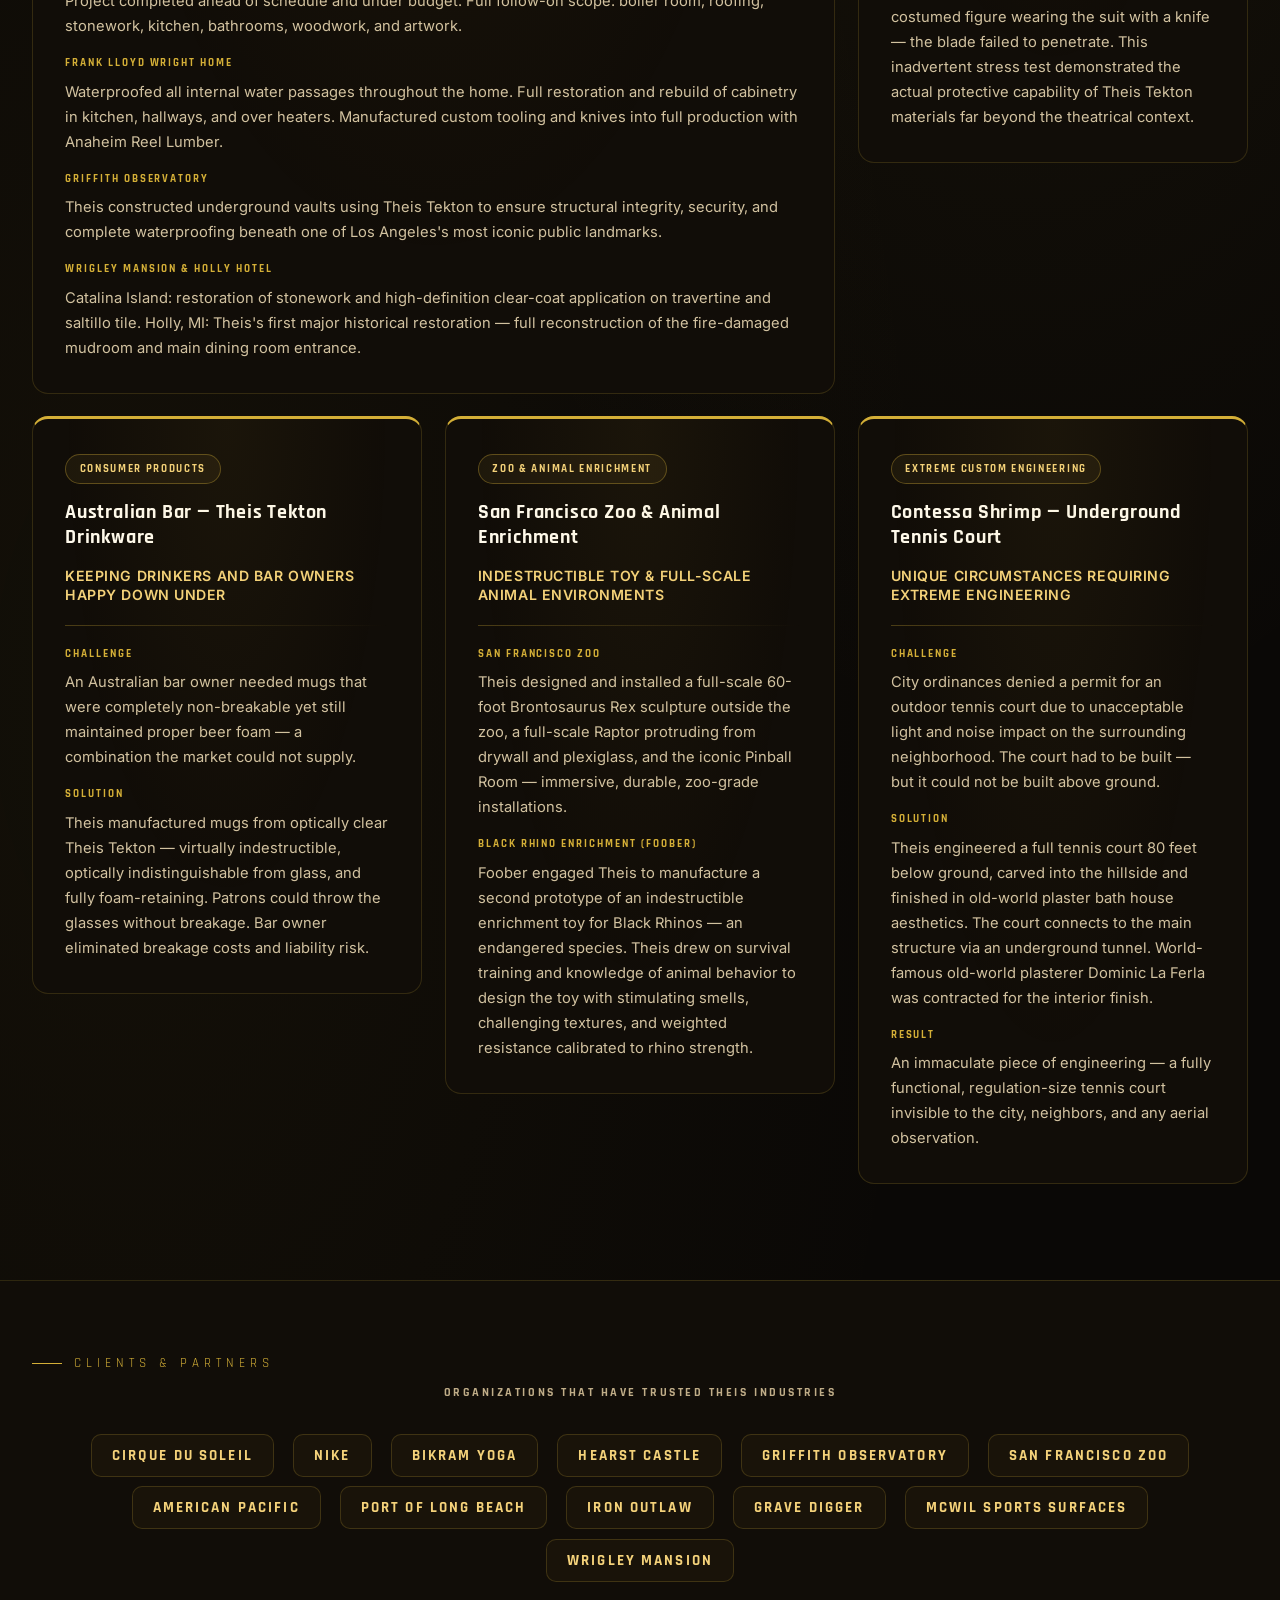
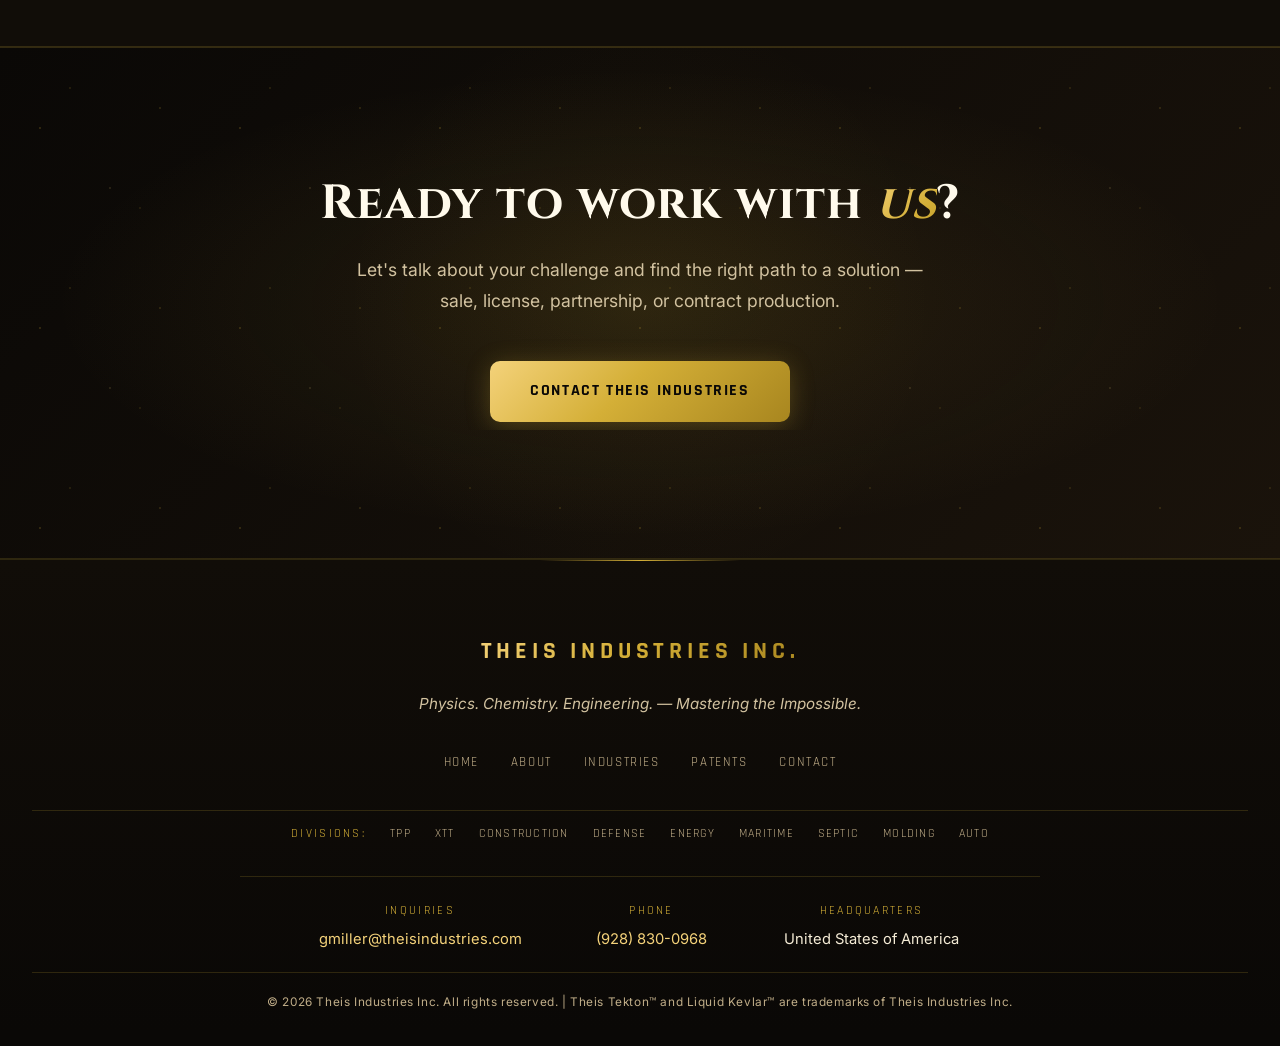
==== commit 96b38916: "Update about.html" ====
--- a/about.html
+++ b/about.html
@@ -1277,7 +1277,7 @@
         <a href="auto.html">Auto</a>
       </div>
       <div class="footer-contact">
-        <div><span class="label">Inquiries</span><span class="value"><a href="mailto:contact@theis.solutions">contact@theis.solutions</a></span></div>
+        <div><span class="label">Inquiries</span><span class="value"><a href="mailto:gmiller@theisindustries.com">gmiller@theisindustries.com</a></span></div>
         <div><span class="label">Phone</span><span class="value"><a href="tel:9288300968">(928) 830-0968</a></span></div>
         <div><span class="label">Headquarters</span><span class="value">United States of America</span></div>
       </div>
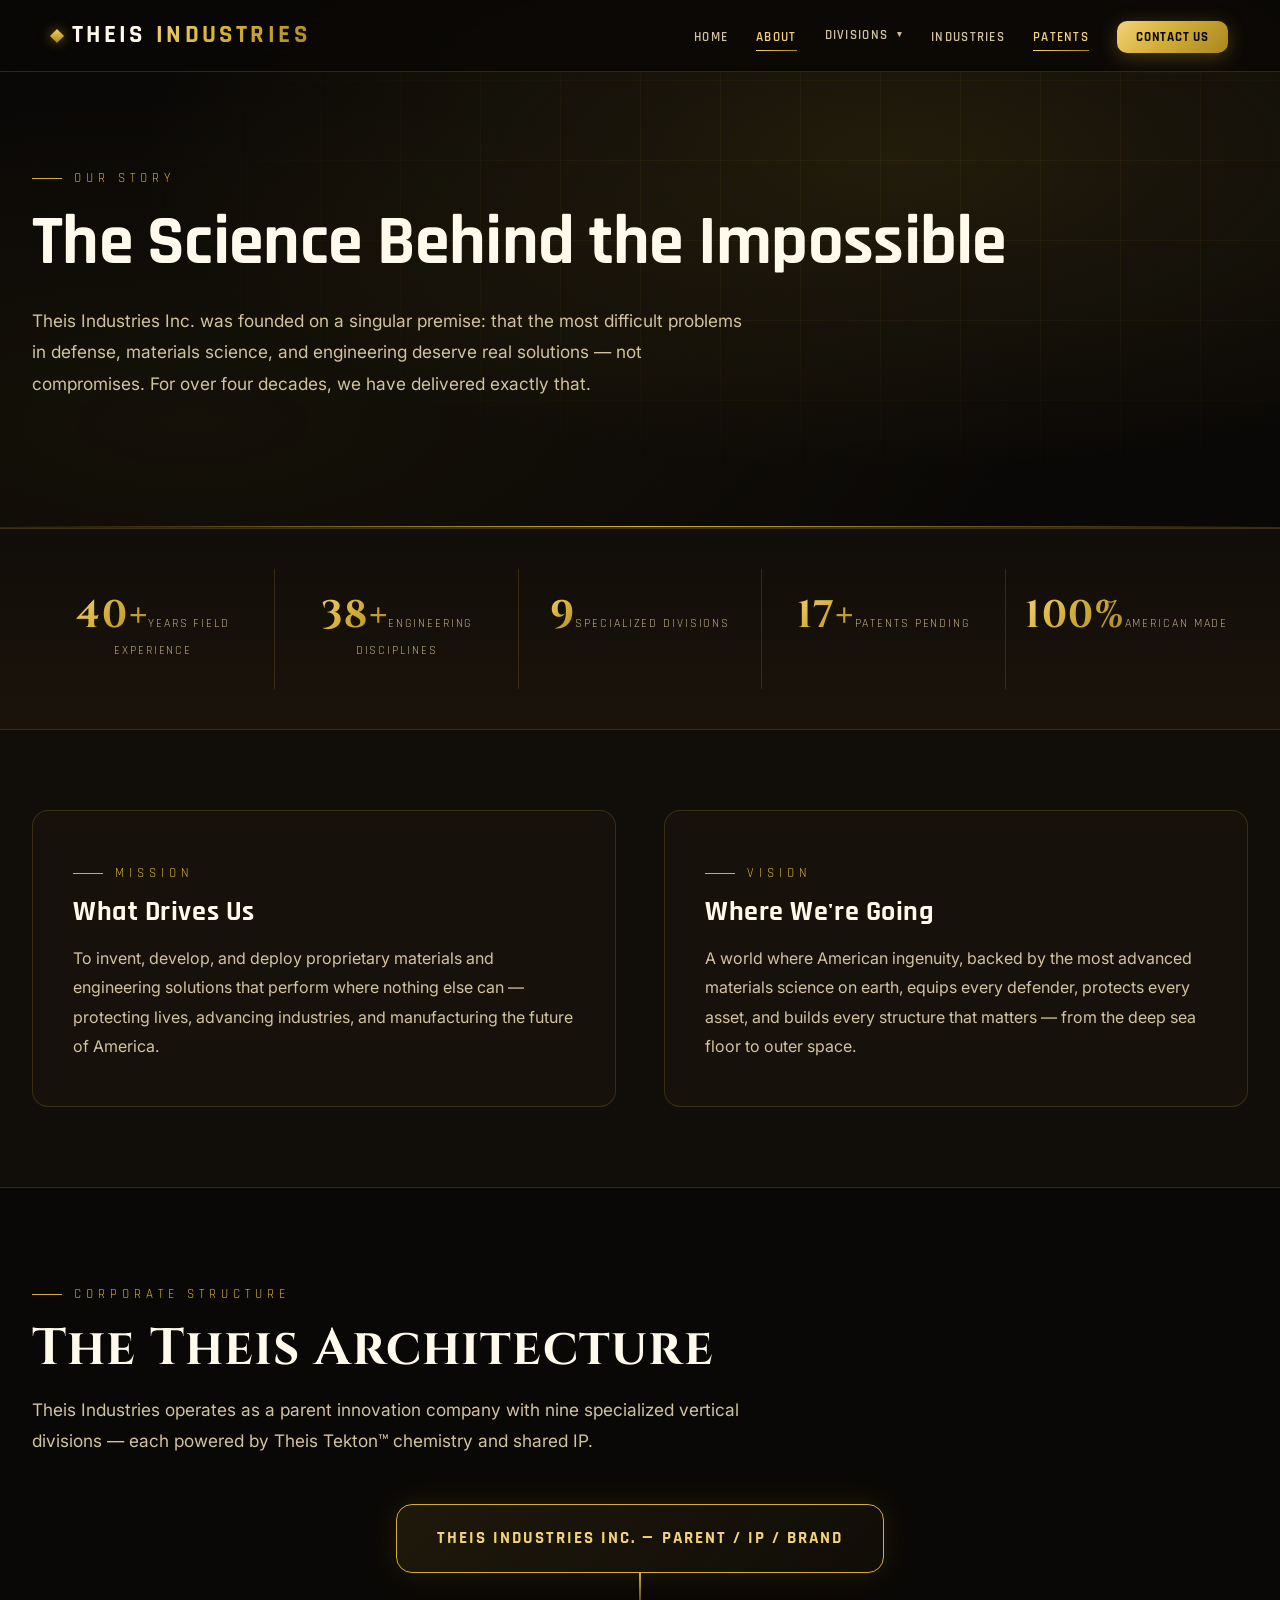
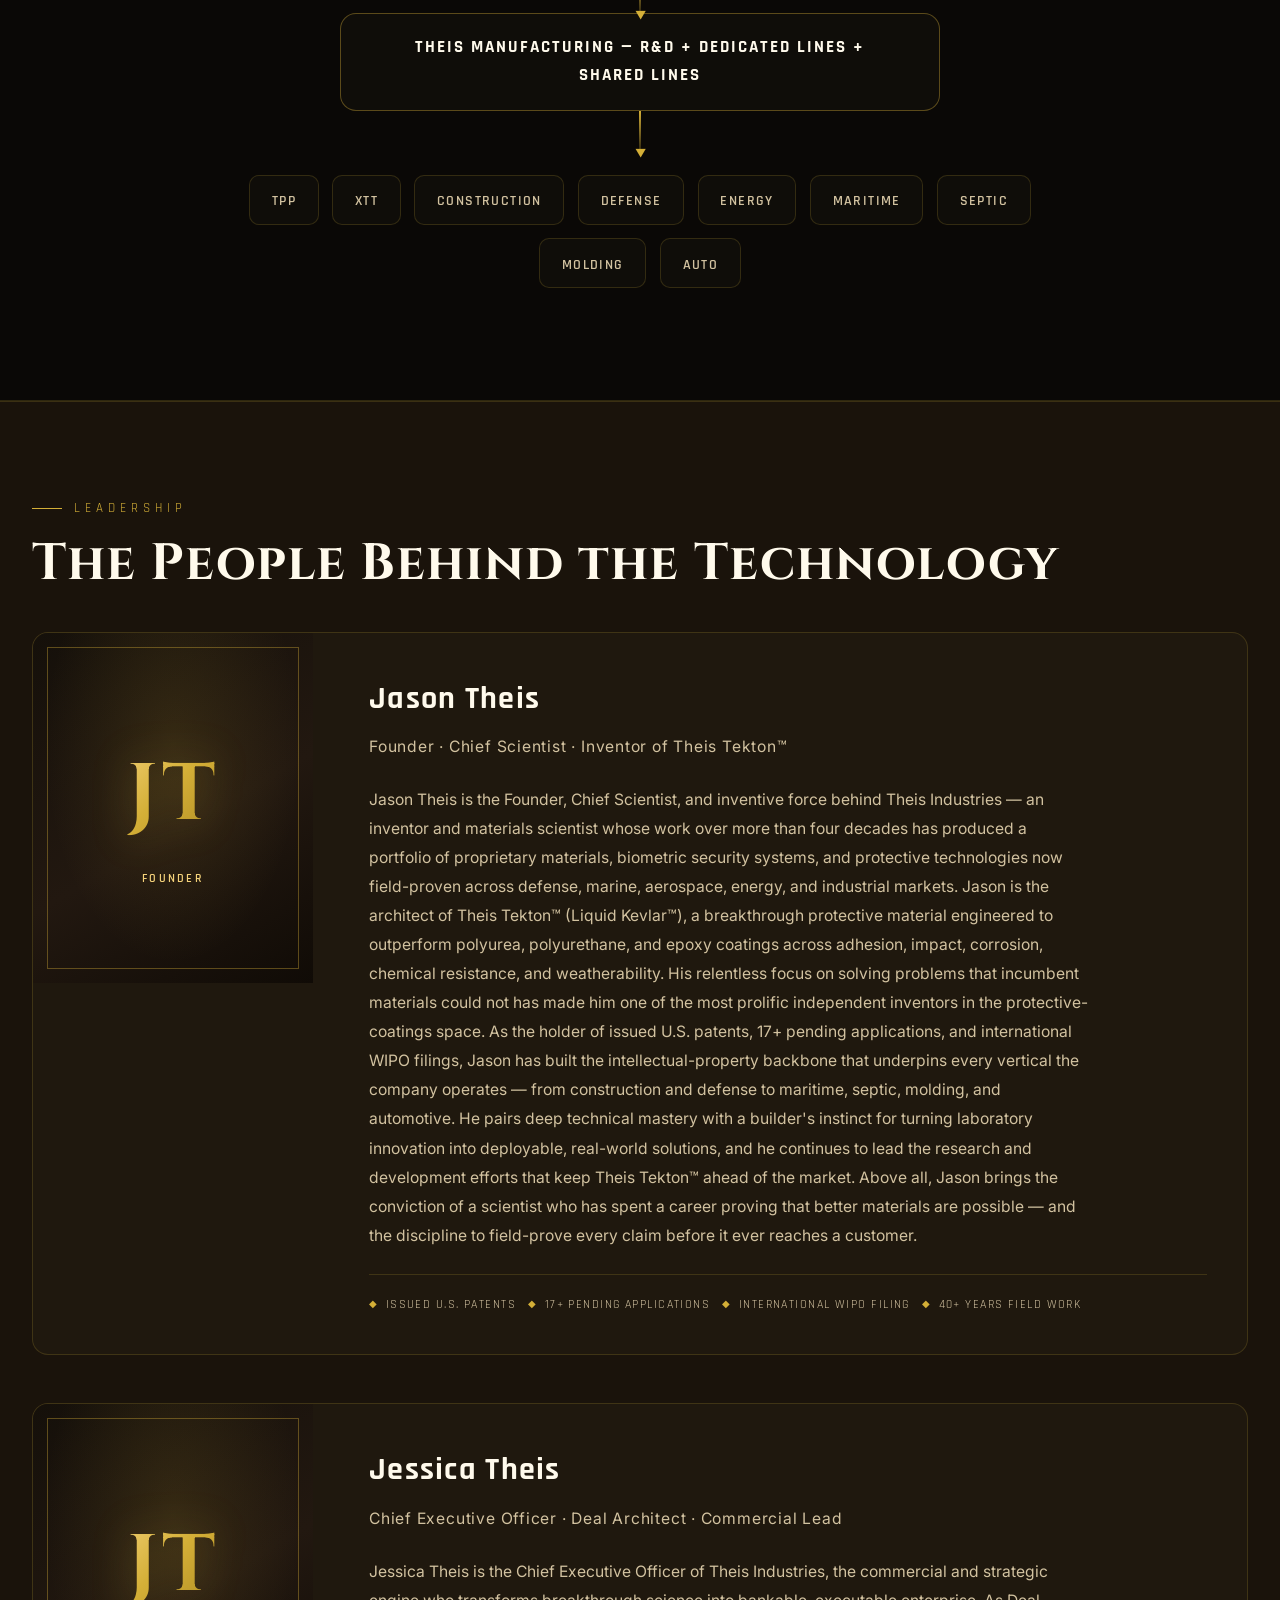
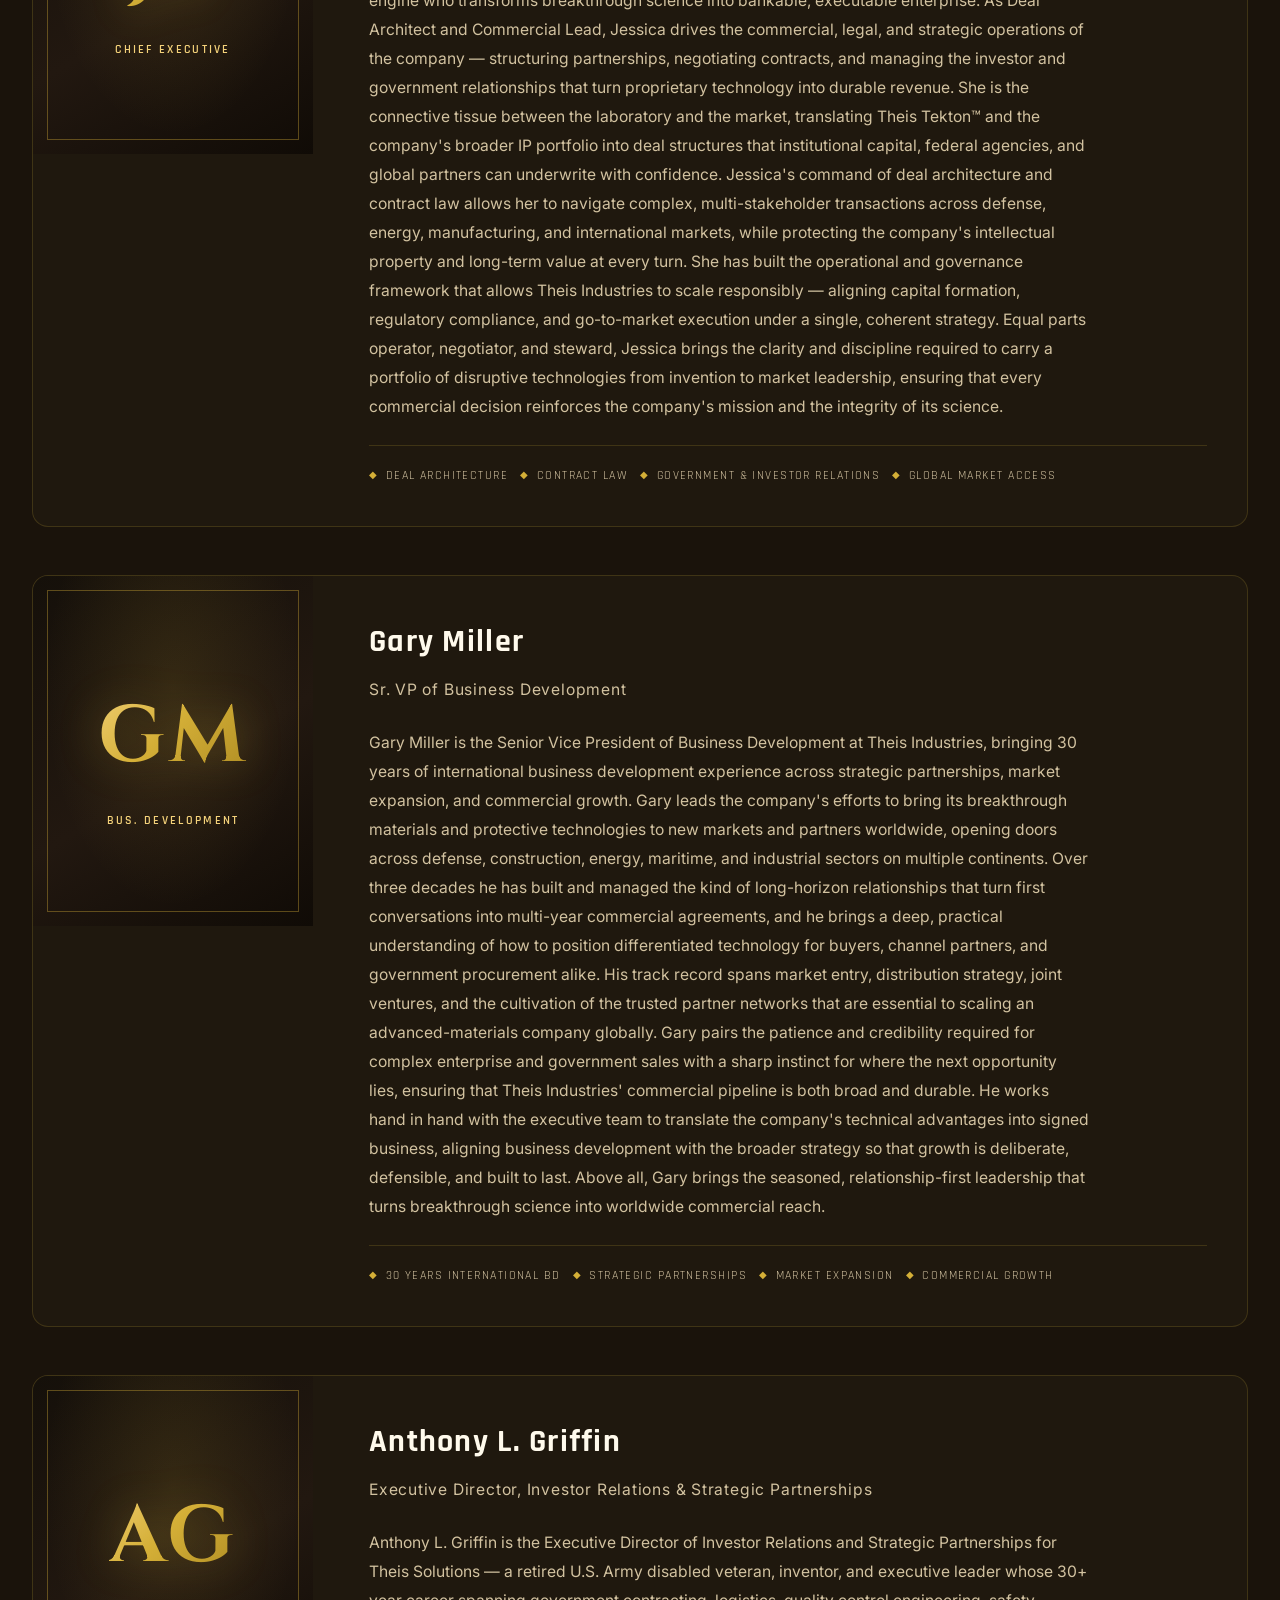
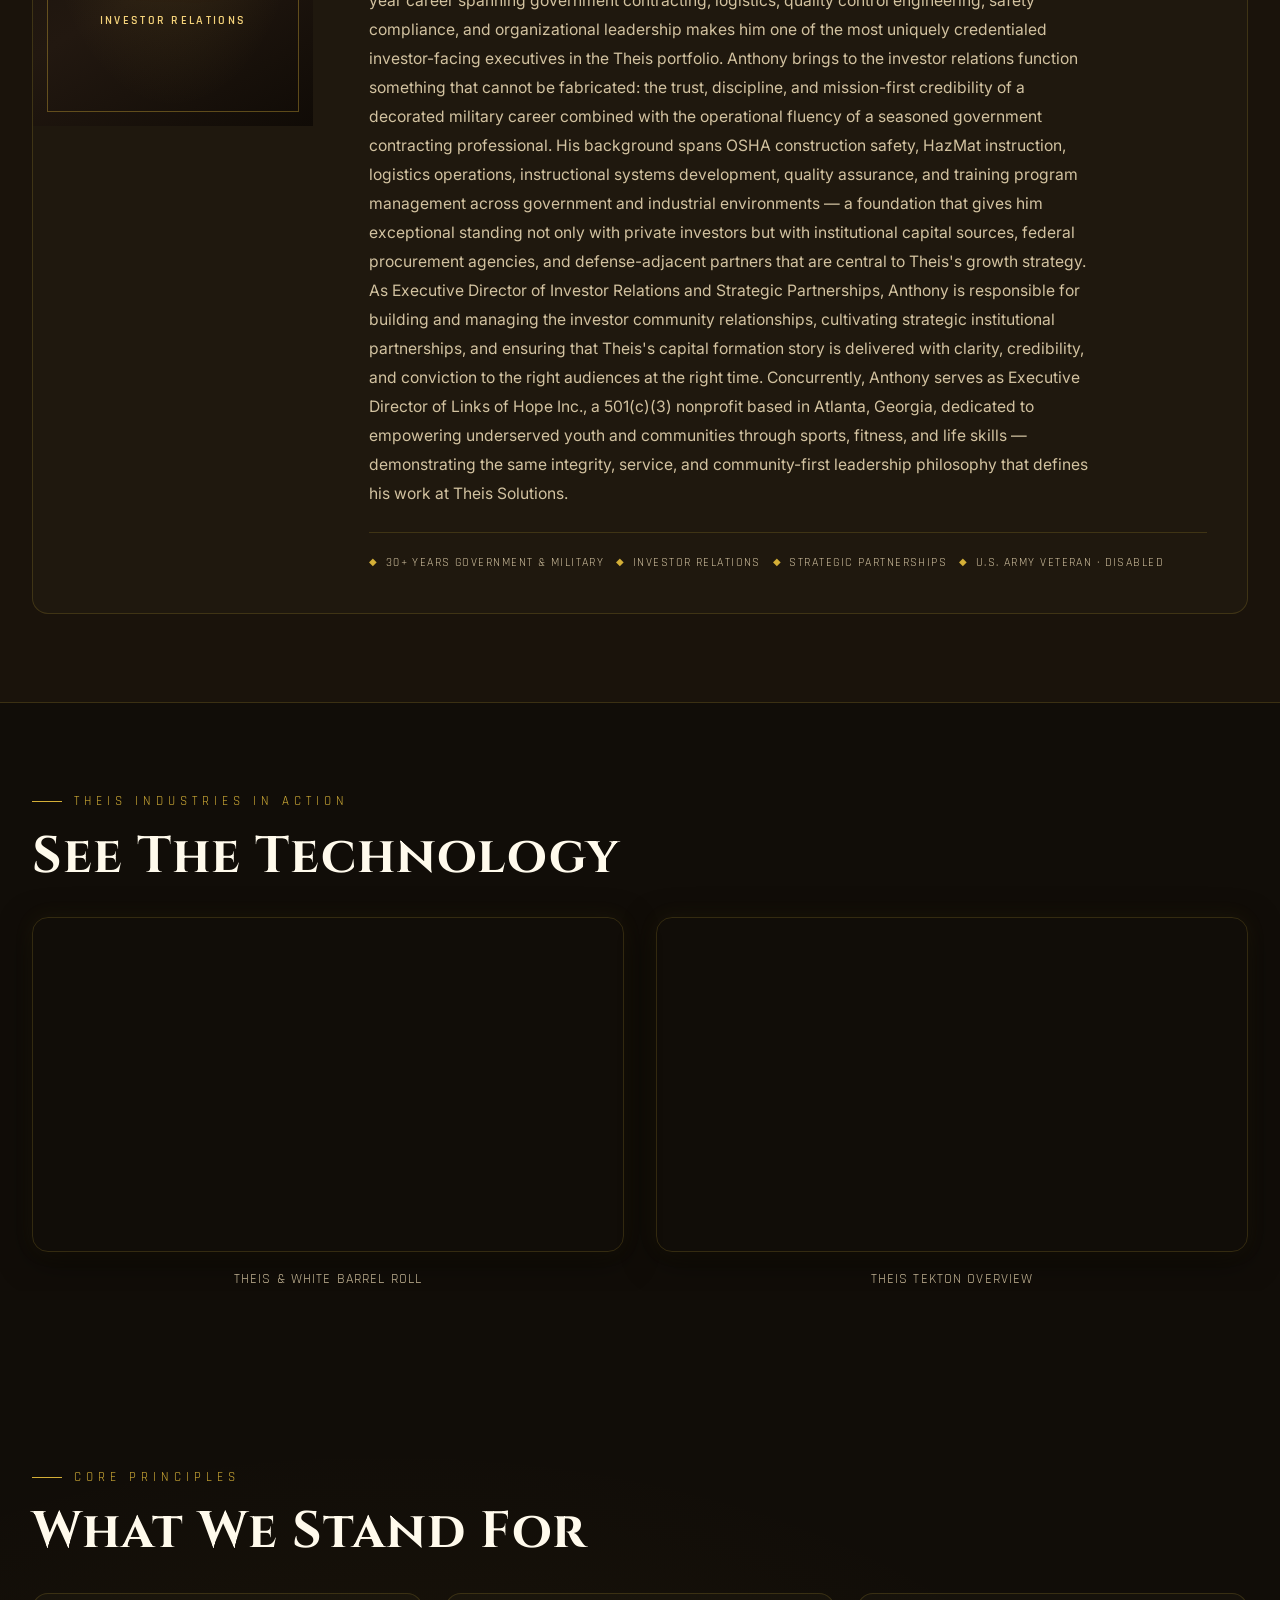
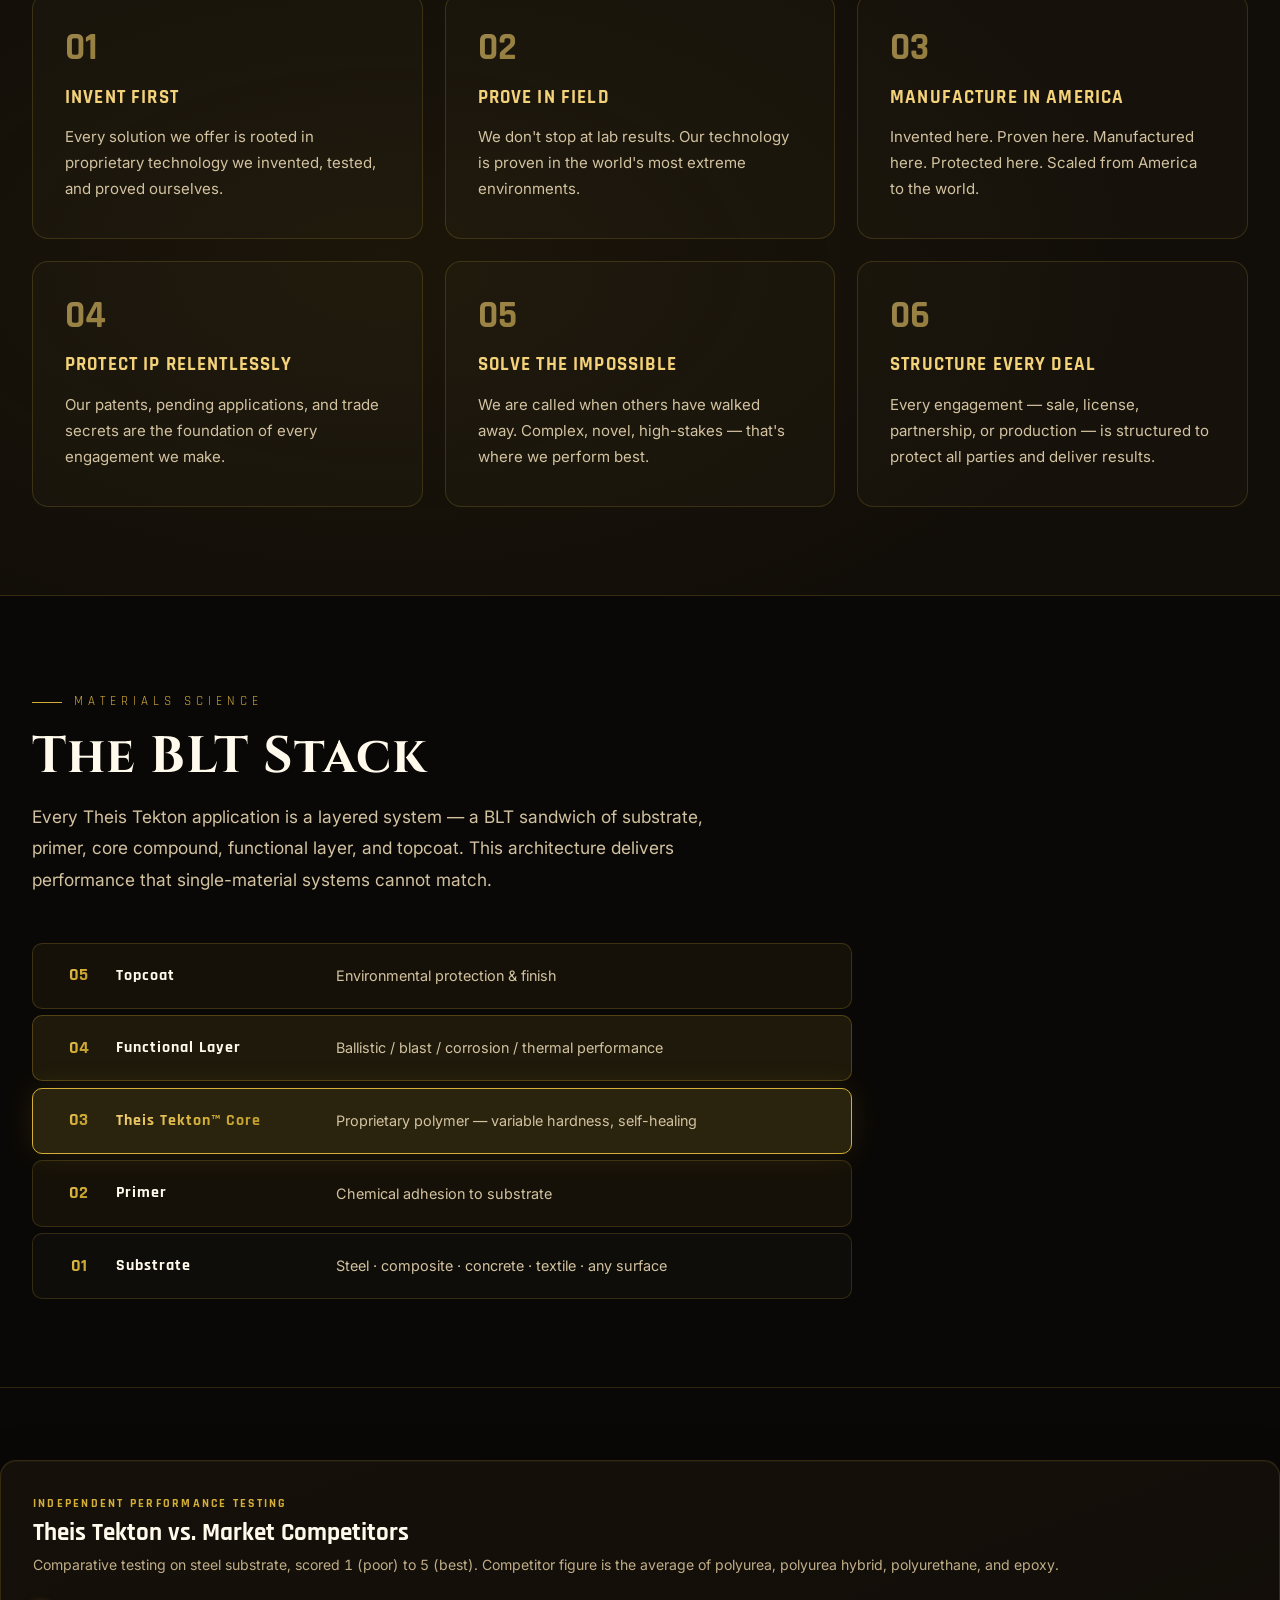
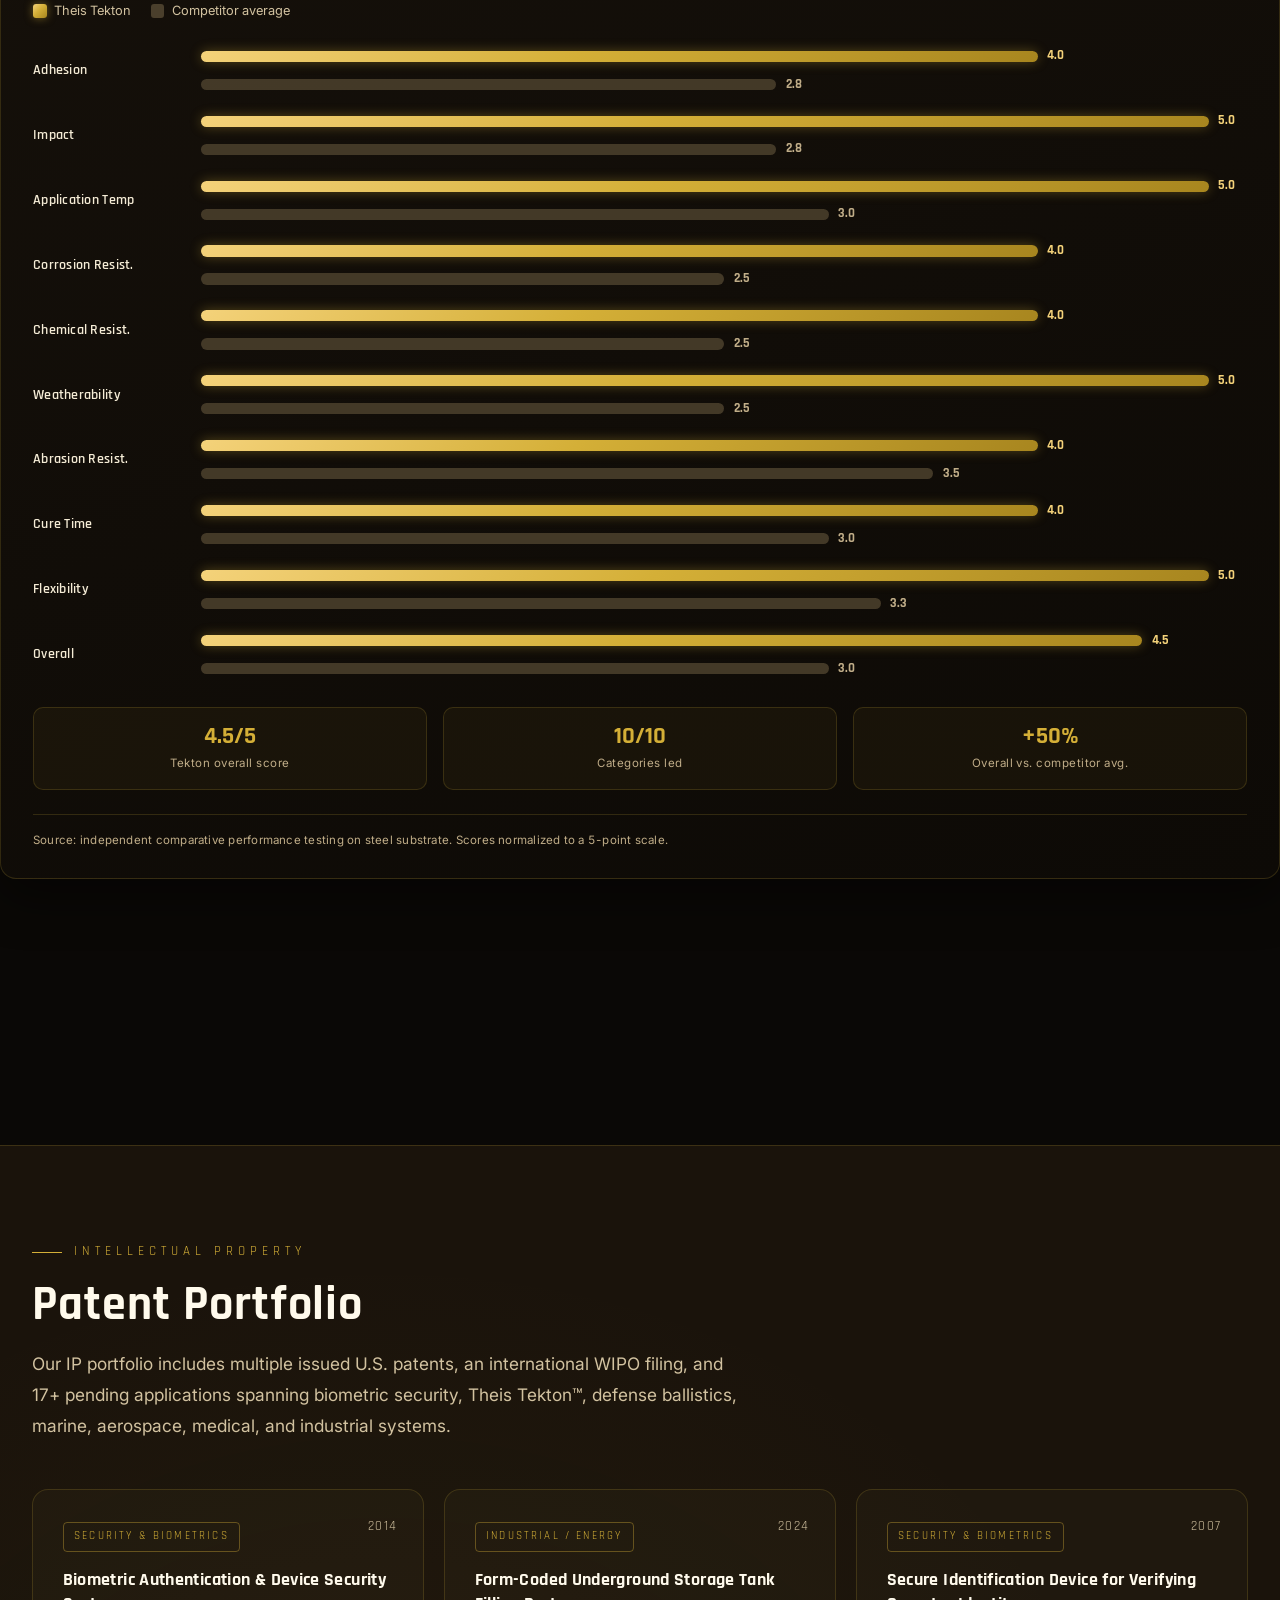
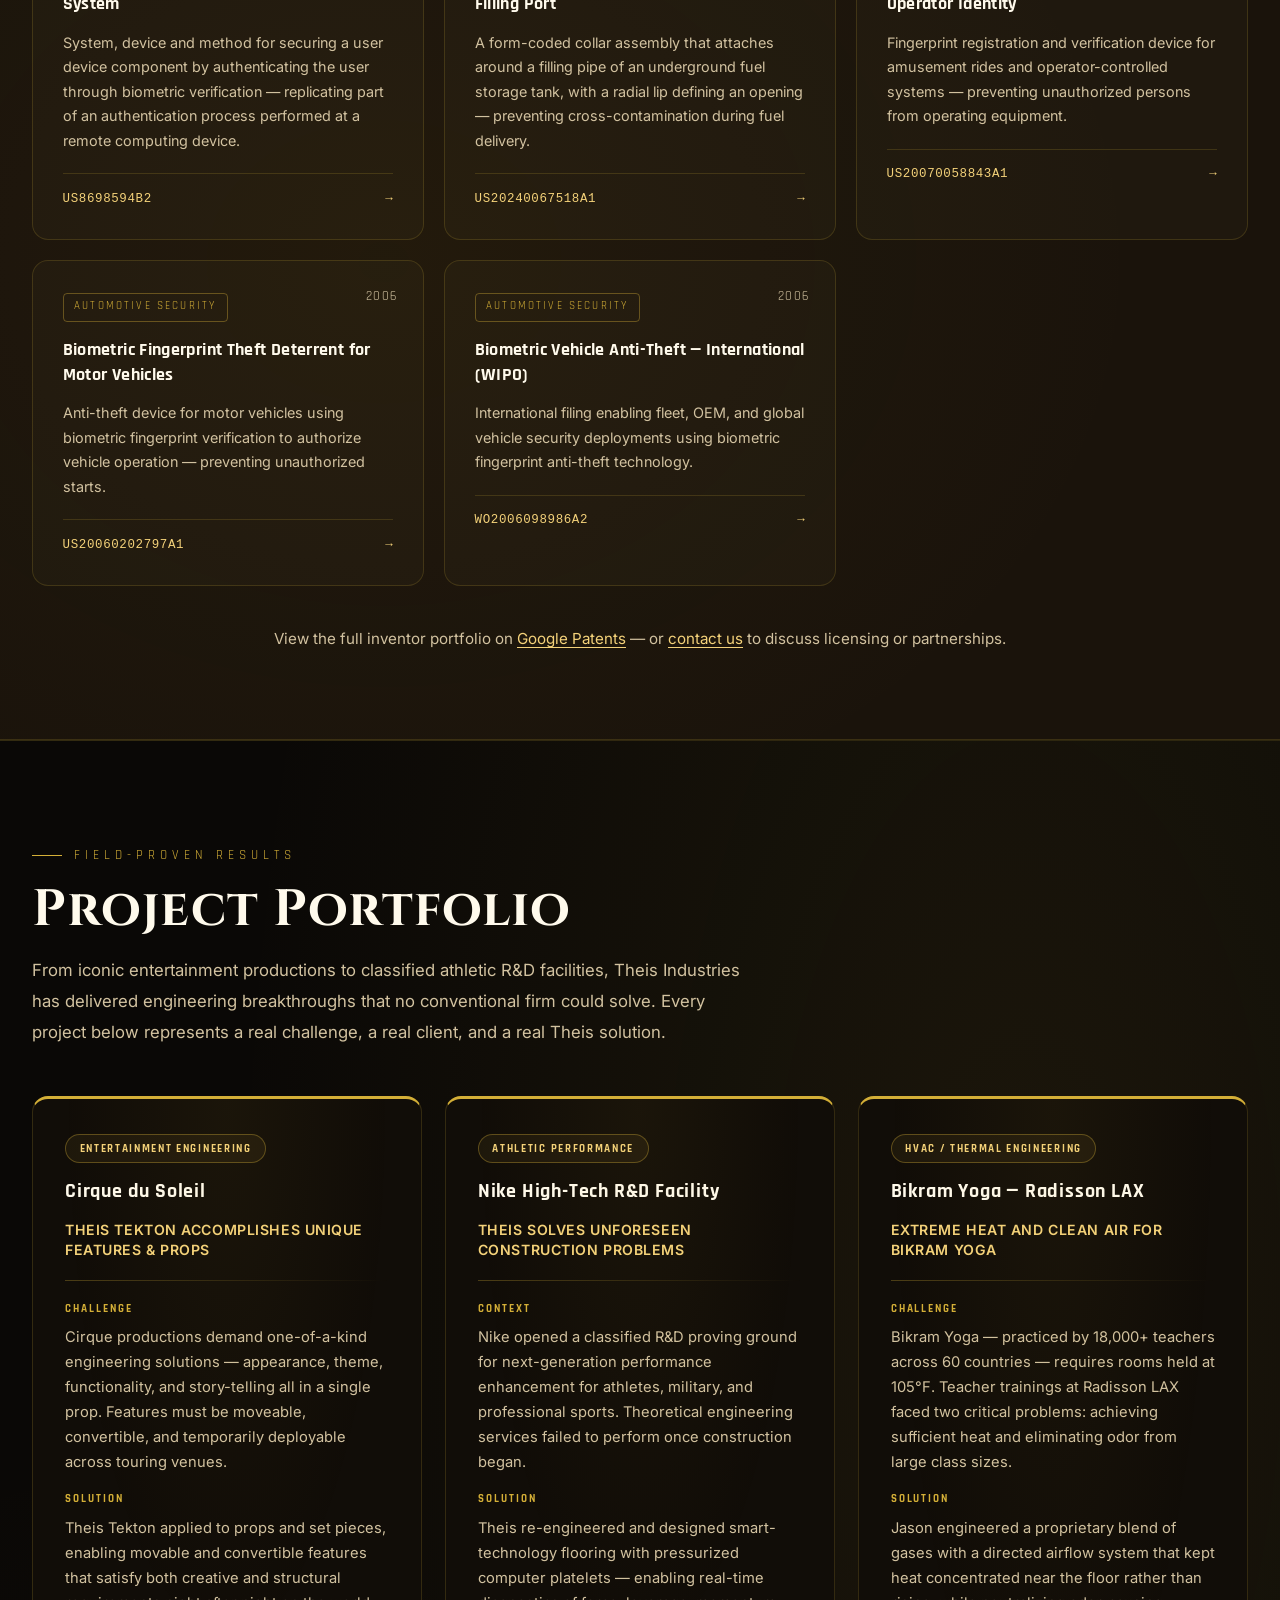
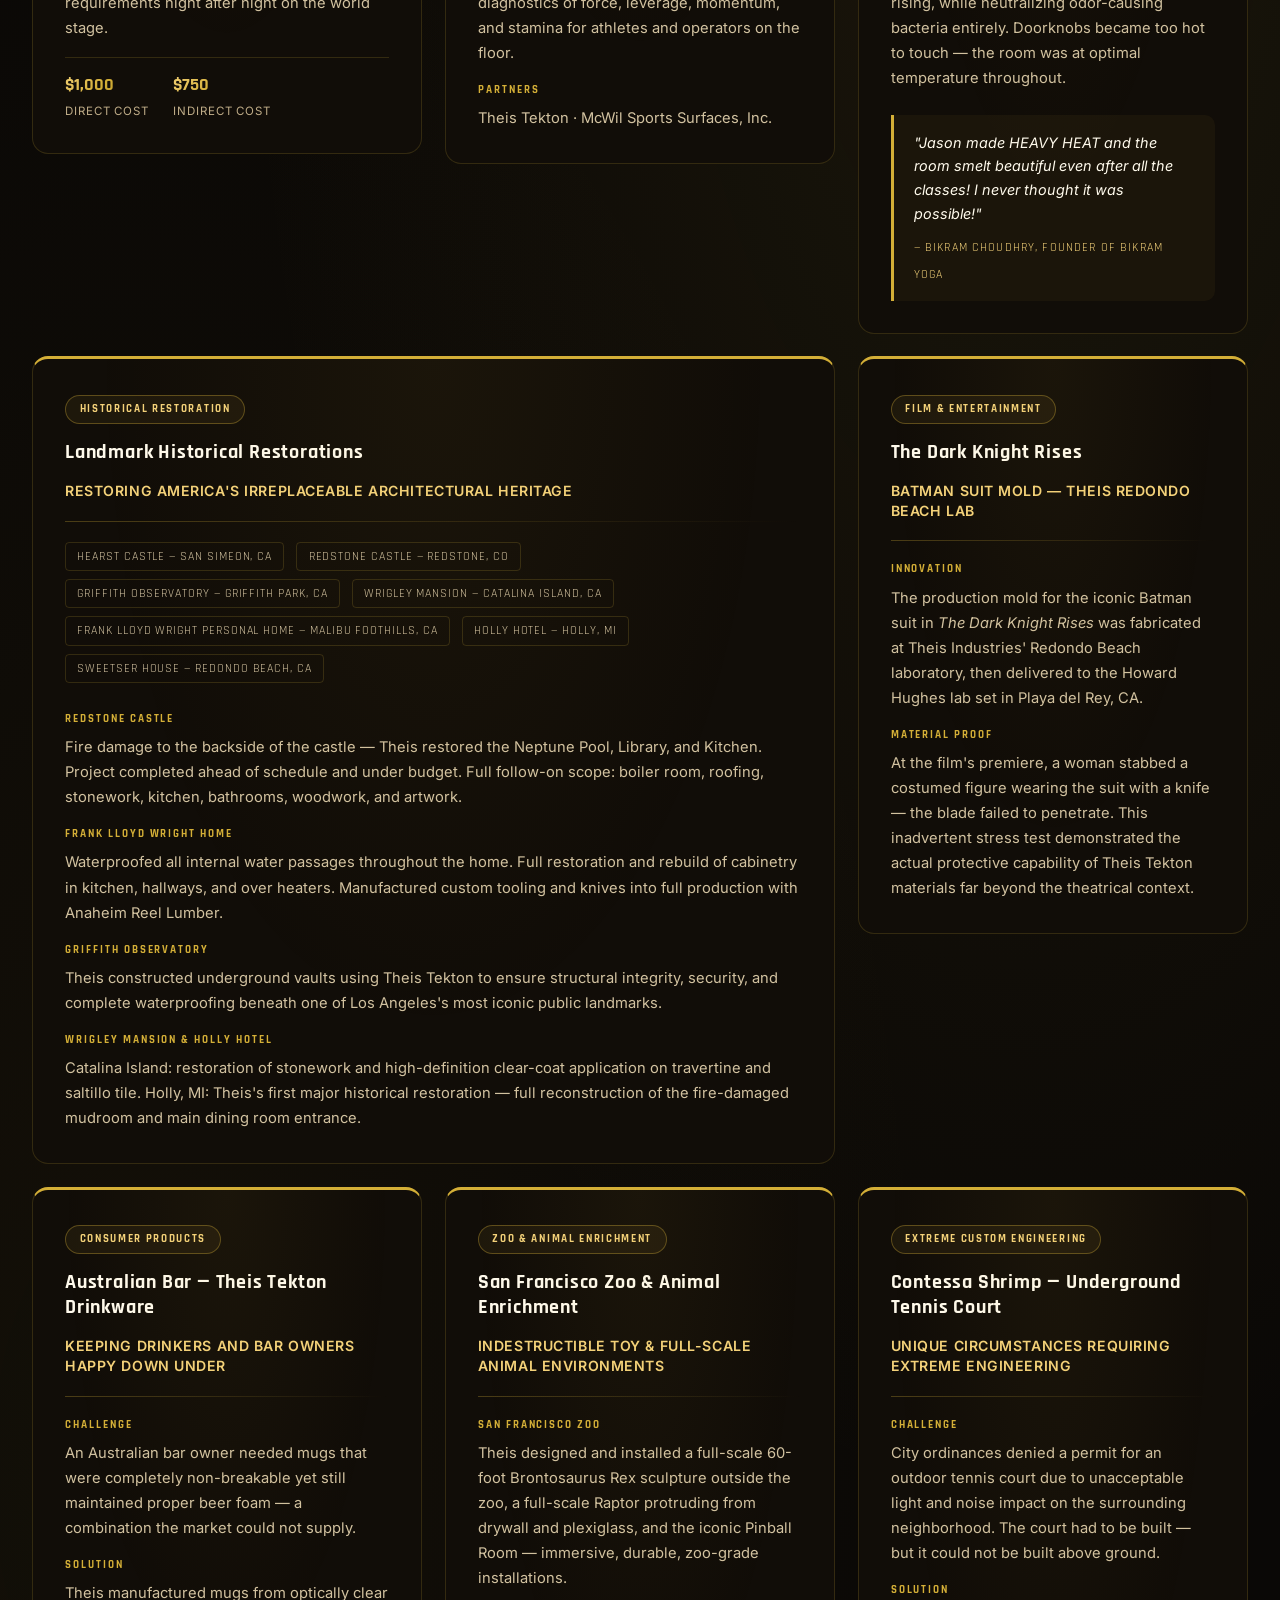
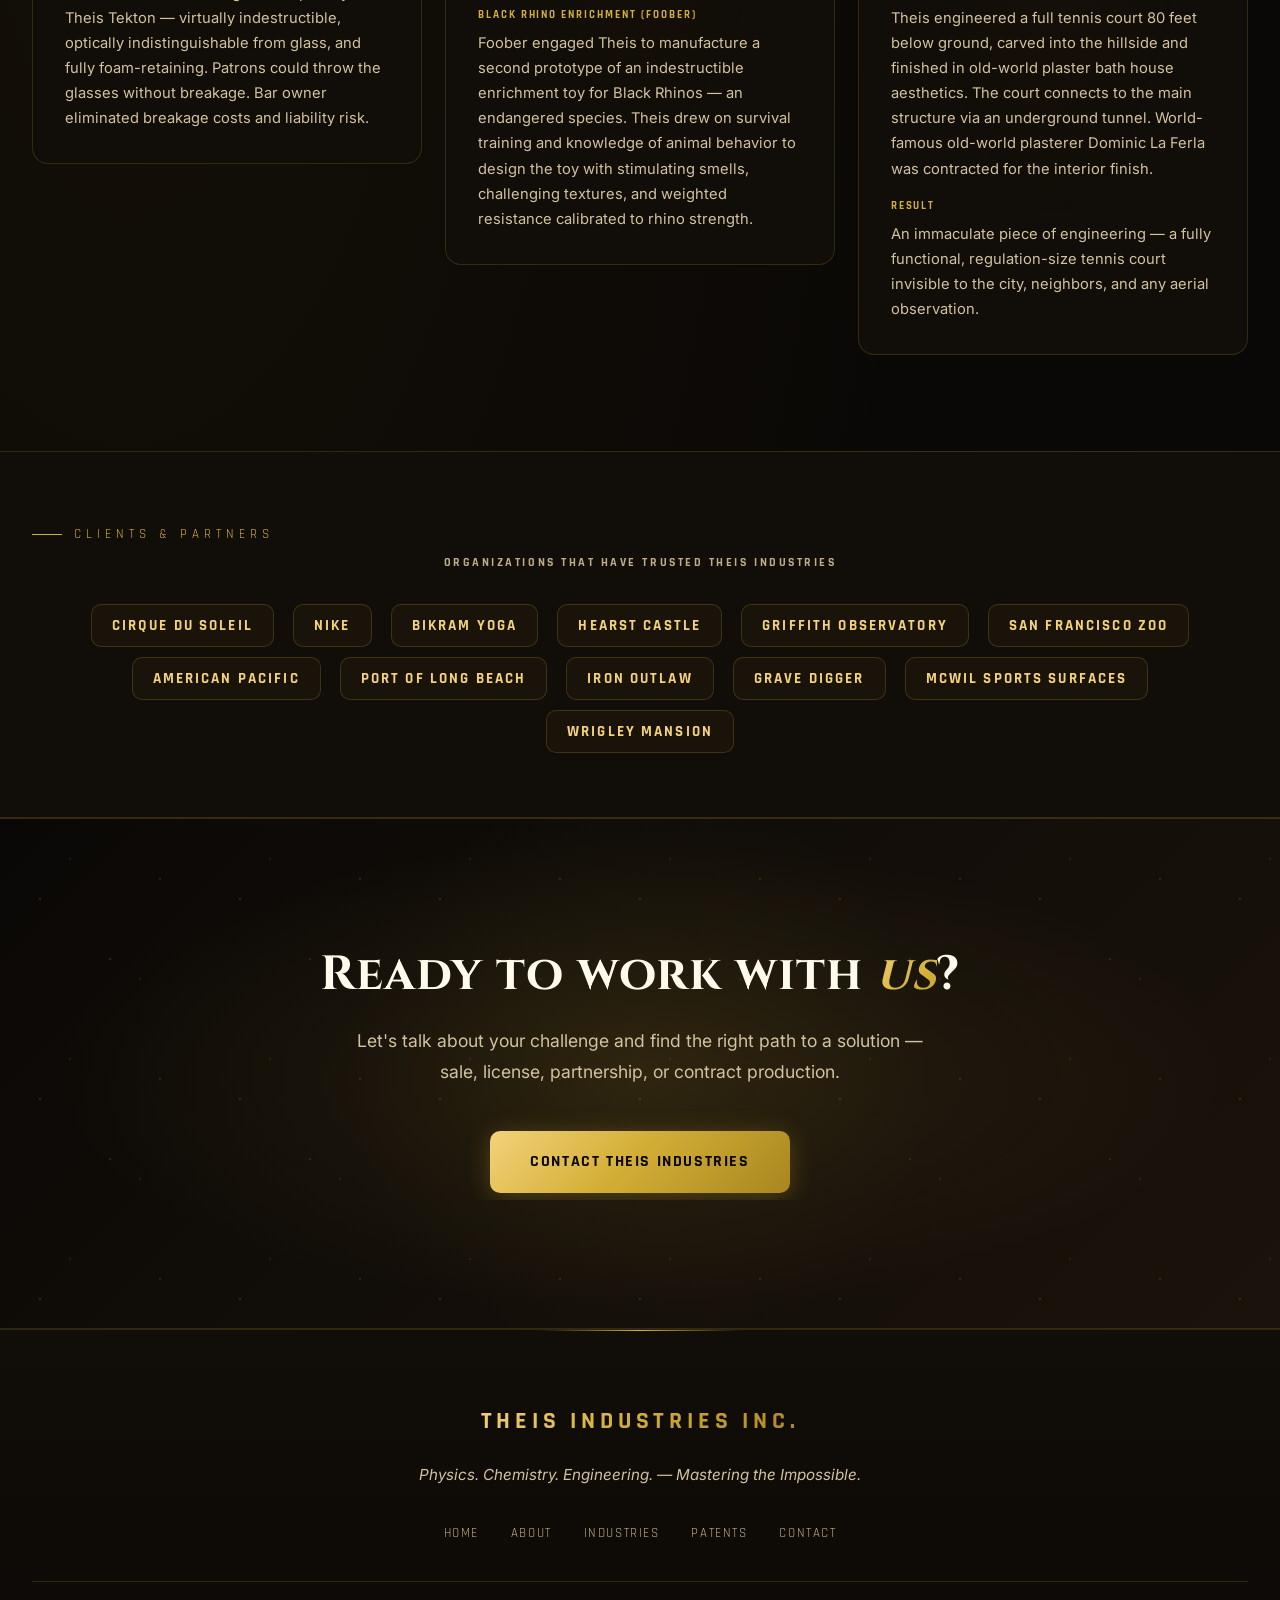
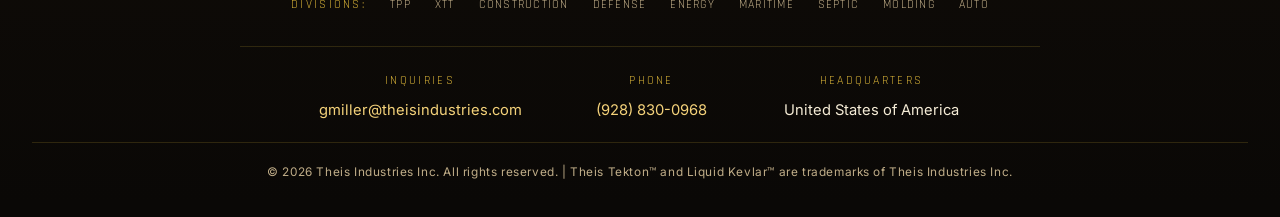
==== commit 662d90e2: "Remove Jonathan Swistock from team pages" ====
--- a/about.html
+++ b/about.html
@@ -919,21 +919,6 @@
             </div>
           </div>
         </div>
-      <div class="team-card reveal">
-          <div class="team-portrait team-portrait-jonathan" role="img" aria-label="Jonathan Swistock"><span class="team-portrait-sub">Chief Strategy</span></div>
-          <div class="team-info">
-            <h3>Jonathan Swistock</h3>
-            <p class="team-title">Chief Strategy Officer (CSO)</p>
-            <p>Jonathan Swistock is the Chief Strategy Officer of Theis Industries, a role that encompasses far more than marketing &mdash; he is responsible for the company's overarching growth strategy, brand architecture, market positioning, and the alignment of every commercial initiative behind a single, coherent vision. As CSO, Jonathan sits at the intersection of strategy, storytelling, and execution, translating the company's breakthrough materials science and protective technologies into compelling narratives, durable demand, and defensible market position across defense, construction, energy, maritime, and industrial verticals. His mandate spans the full strategic lifecycle: identifying the highest-value markets for Theis Tekton&trade; and the broader portfolio, shaping the go-to-market roadmap, building the brand and digital infrastructure that carry the company's message to investors, partners, and customers, and ensuring that every channel reinforces the same disciplined positioning. Jonathan brings the rare combination of strategic vision and hands-on operational fluency &mdash; equally comfortable architecting a multi-year market-entry plan and building the web platforms, campaigns, and content engines that bring it to life. He partners closely with the executive team to convert technical differentiation into commercial advantage, aligning product, partnerships, capital, and communications so that the company grows with intention rather than by accident. Above all, Jonathan operates as the connective strategic layer of Theis Industries, ensuring that the company's story, its markets, and its long-term ambitions move forward as one.</p>
-            <div class="team-creds">
-              <span>Corporate Strategy</span>
-              <span>Brand &amp; Market Positioning</span>
-              <span>Growth &amp; Go-To-Market</span>
-              <span>Digital &amp; Platform Strategy</span>
-            </div>
-          </div>
-        </div>
-        
       </div>
 
     </div>
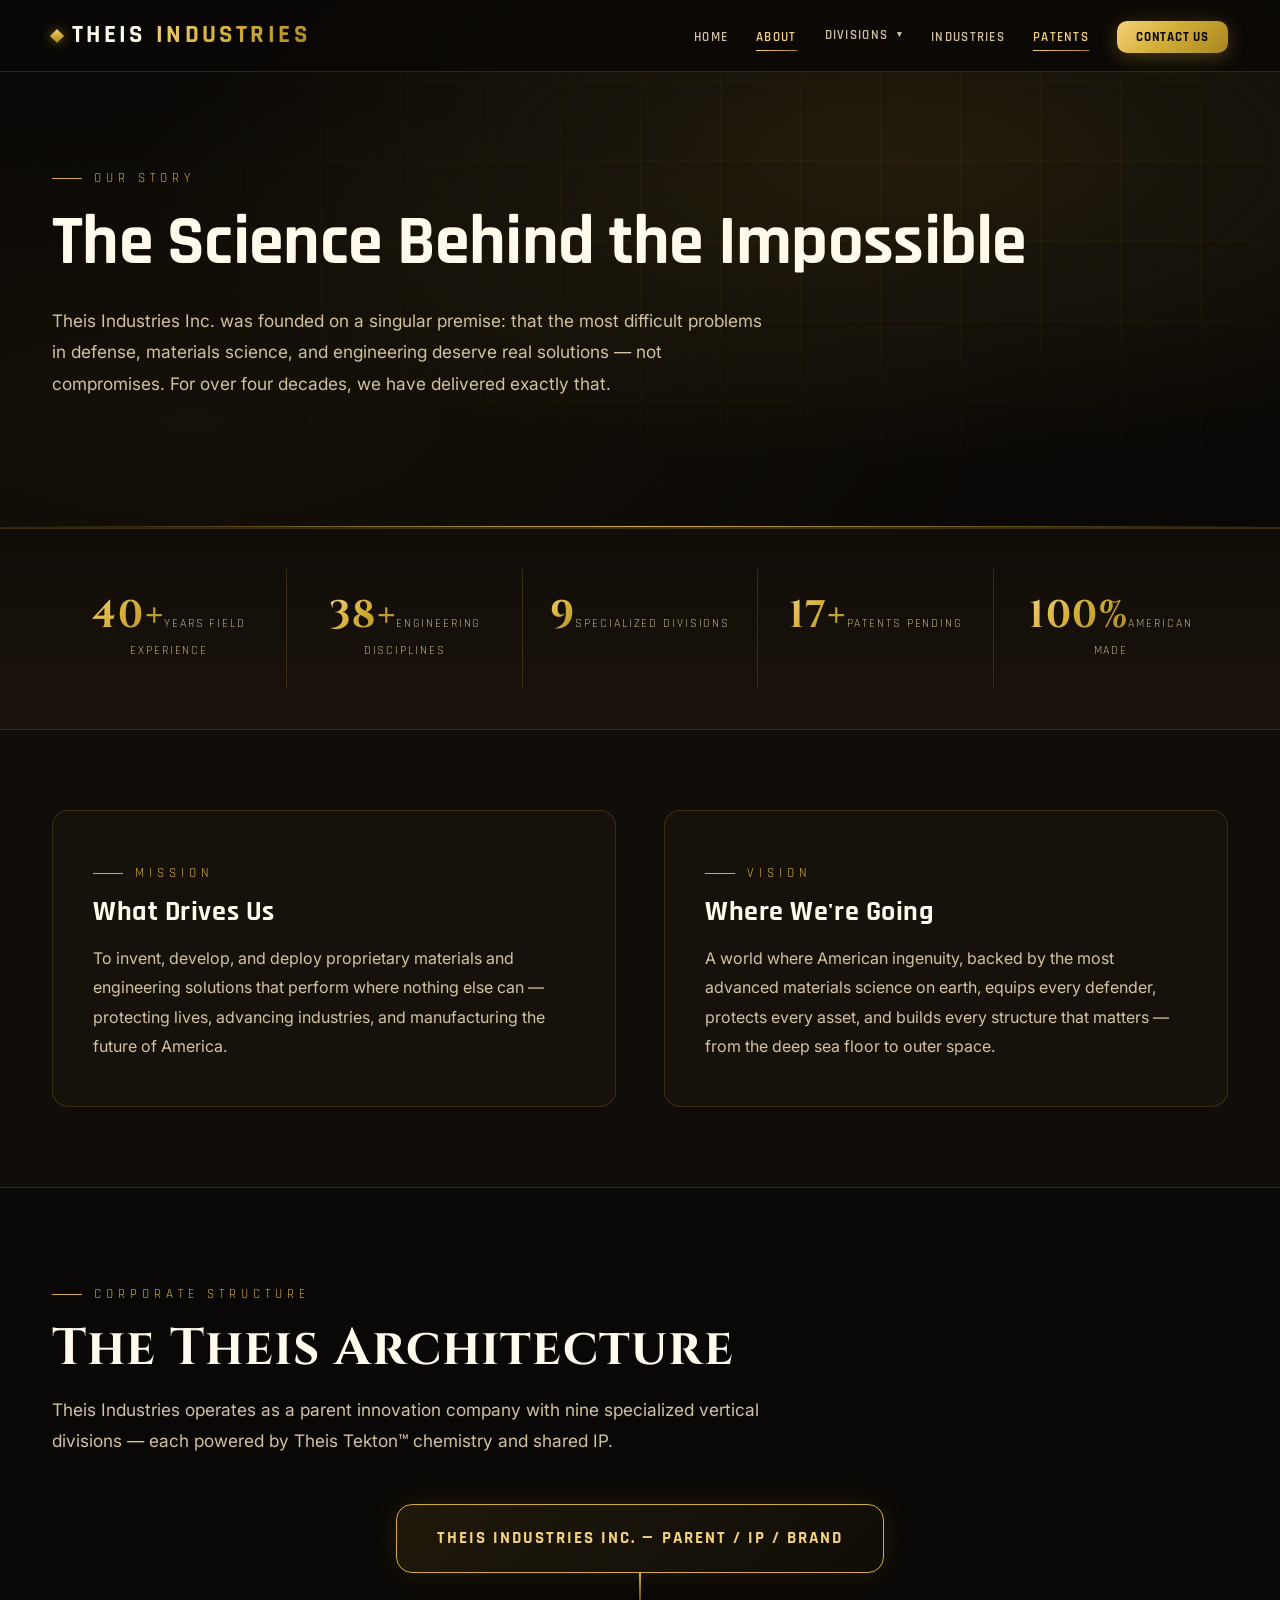
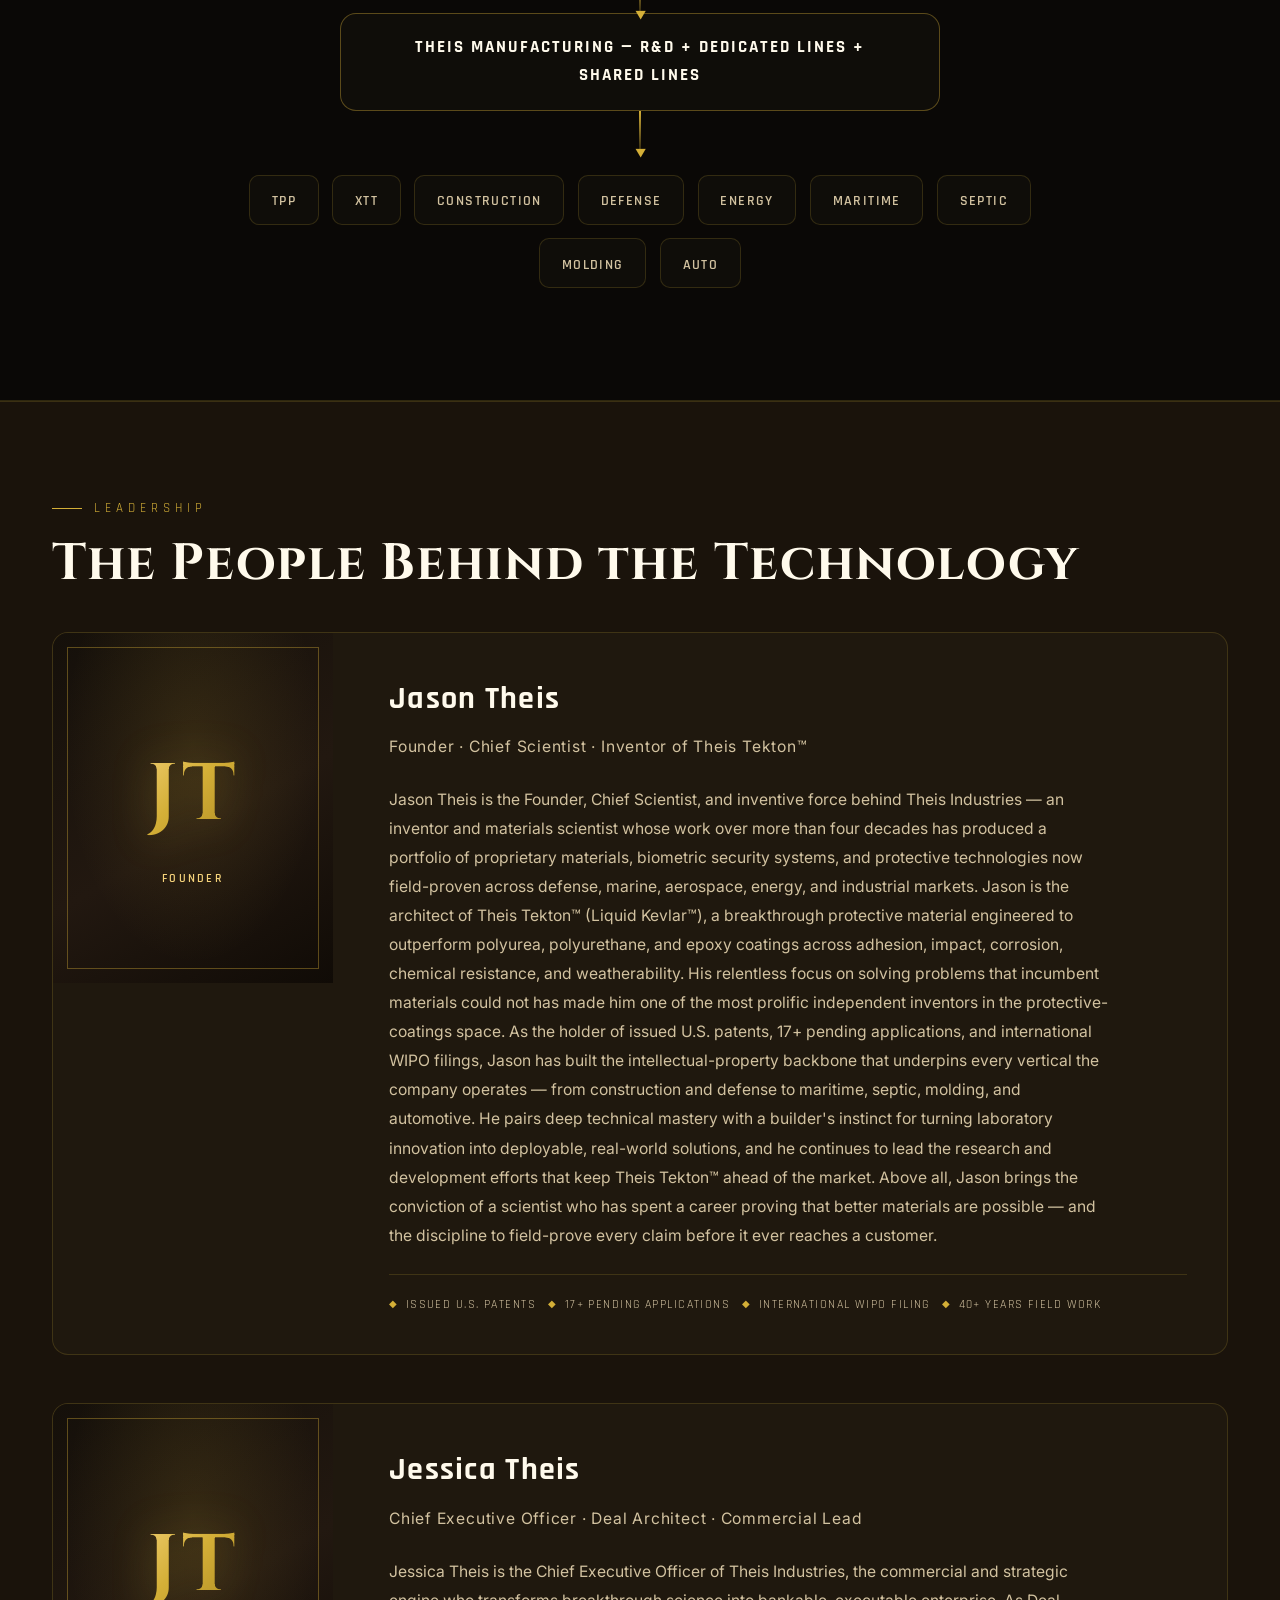
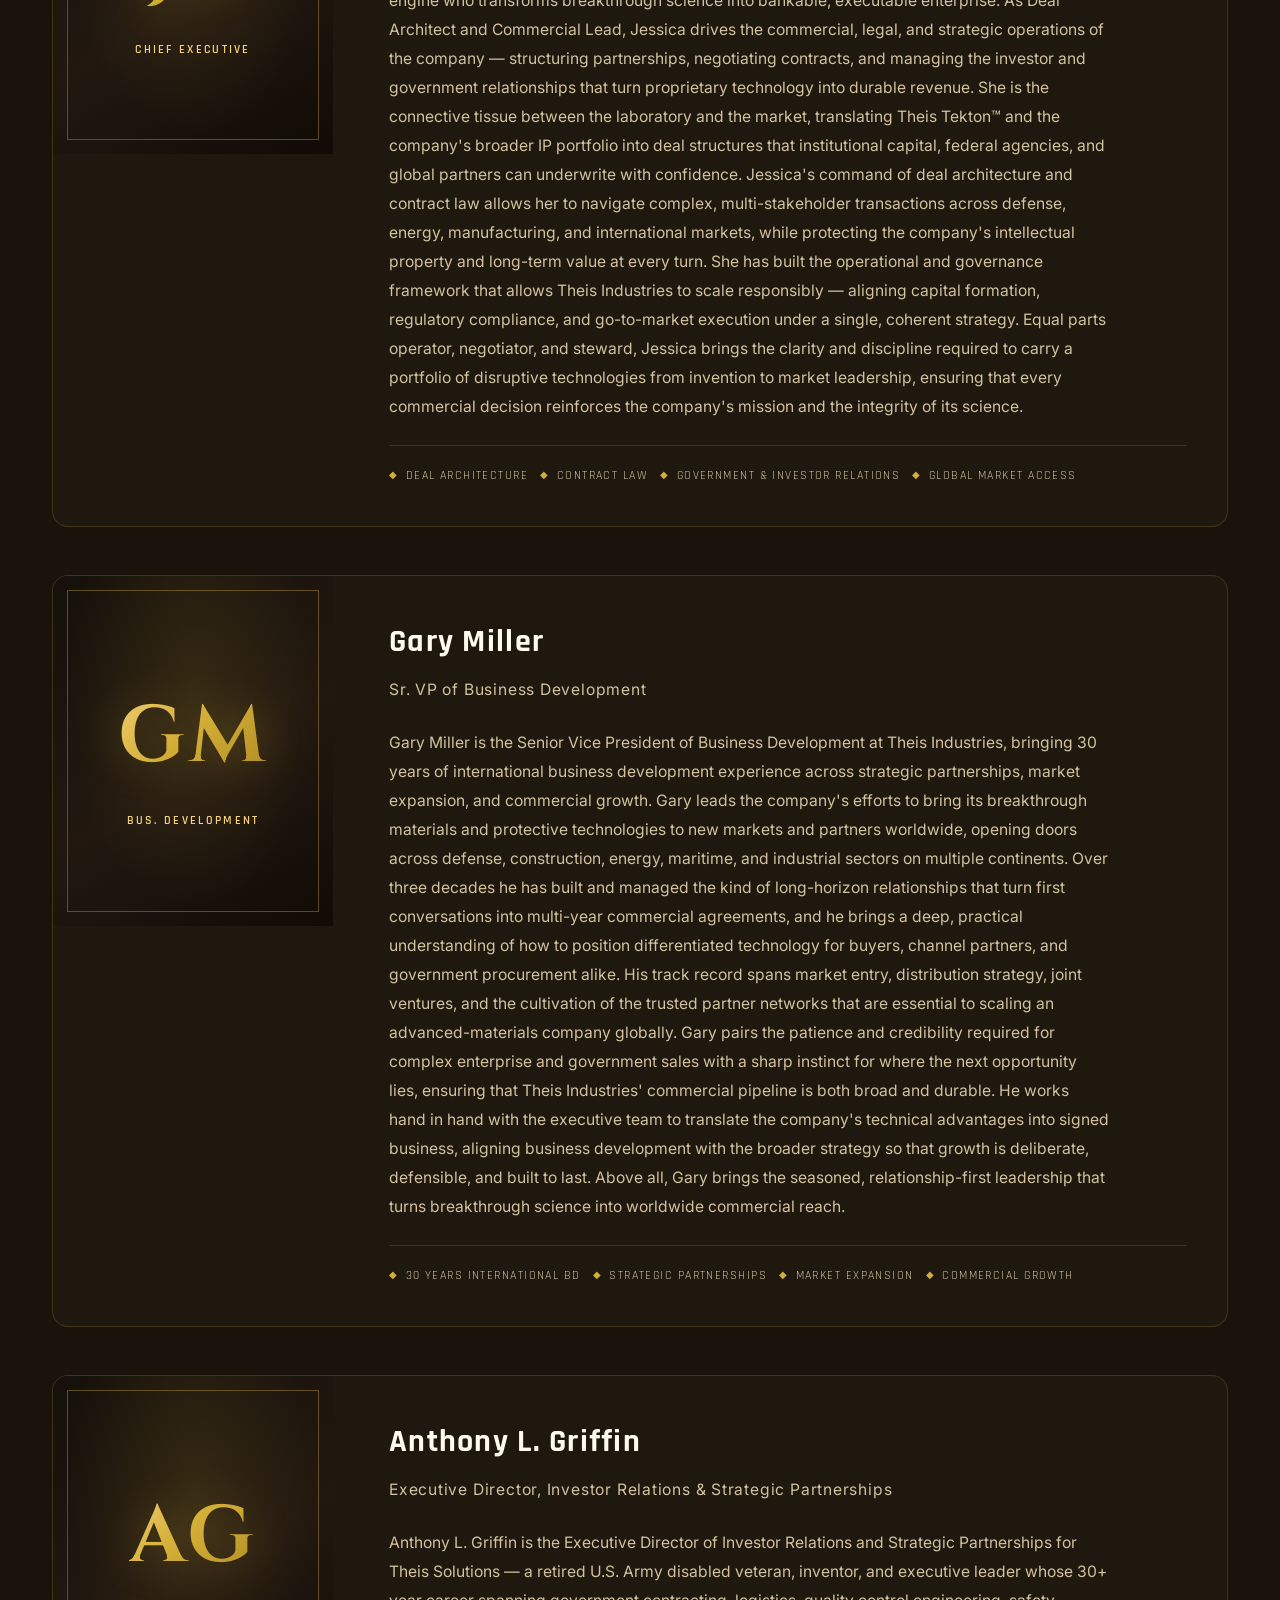
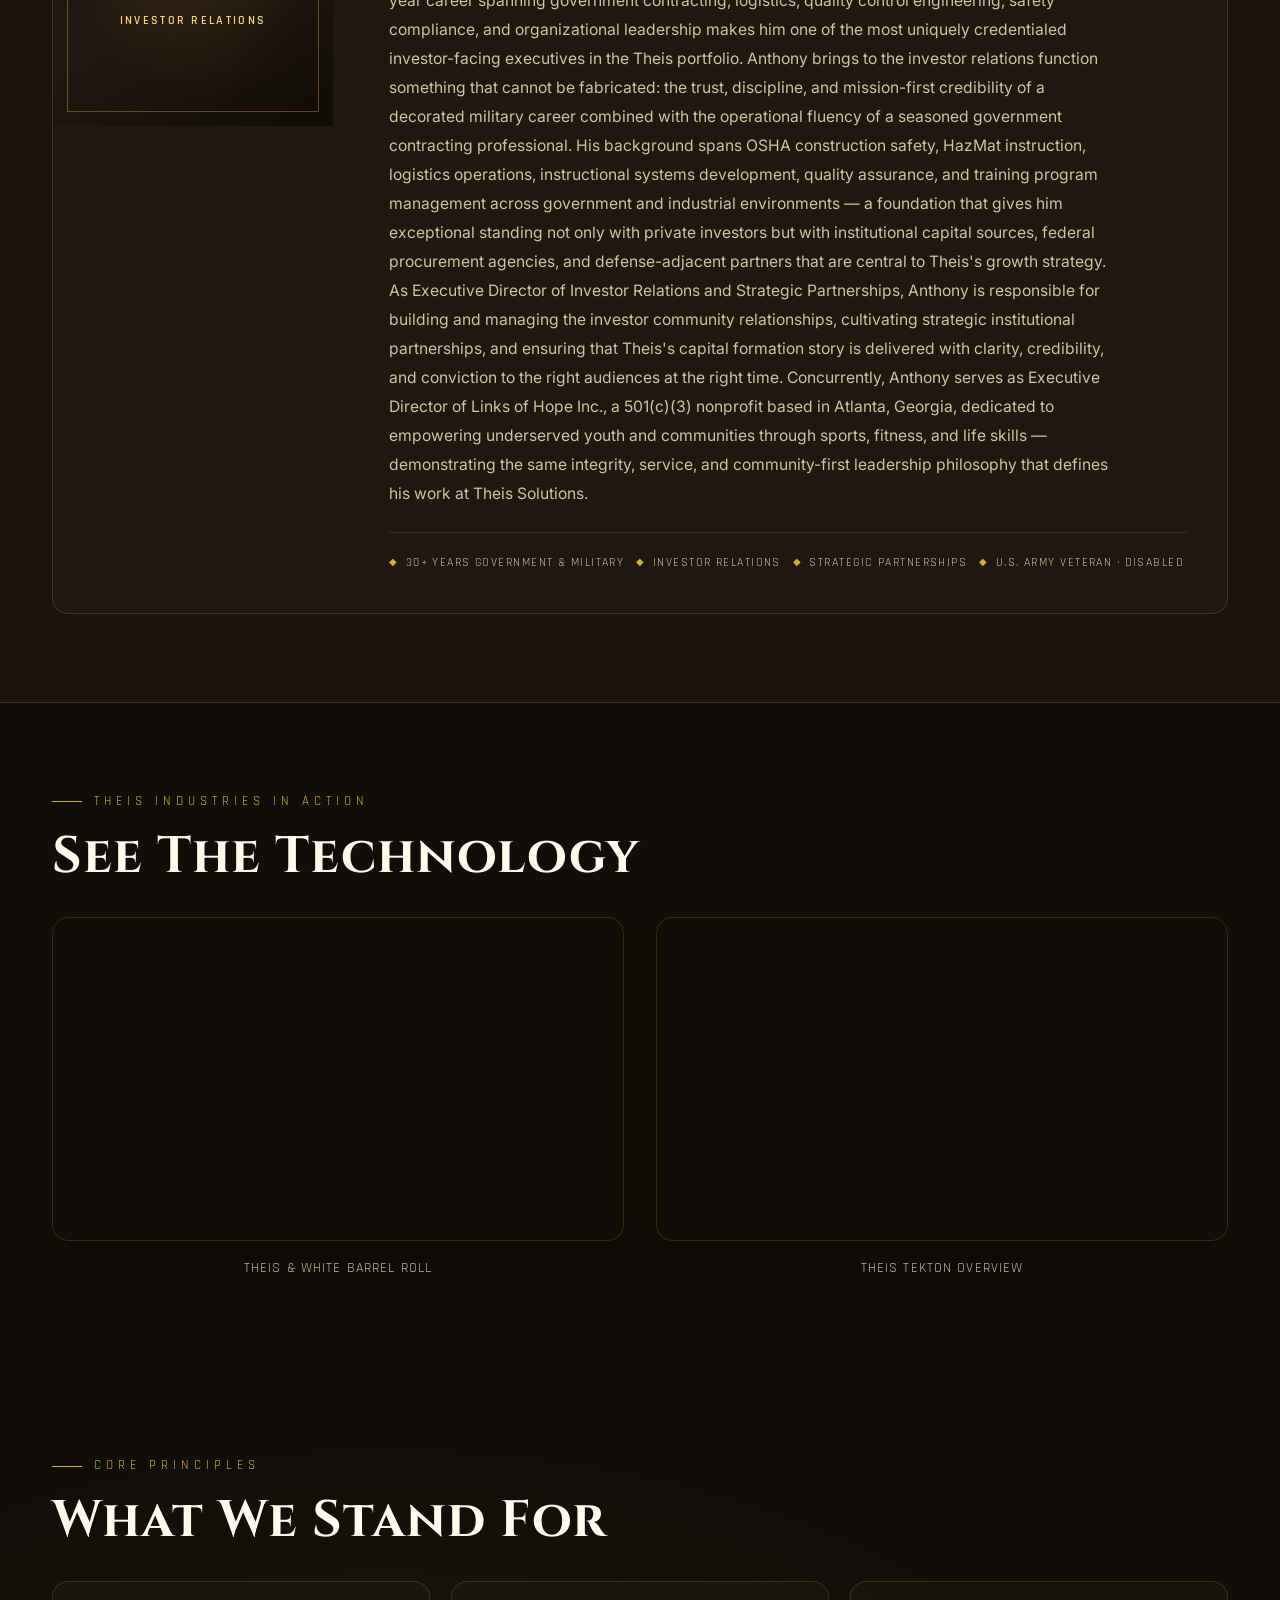
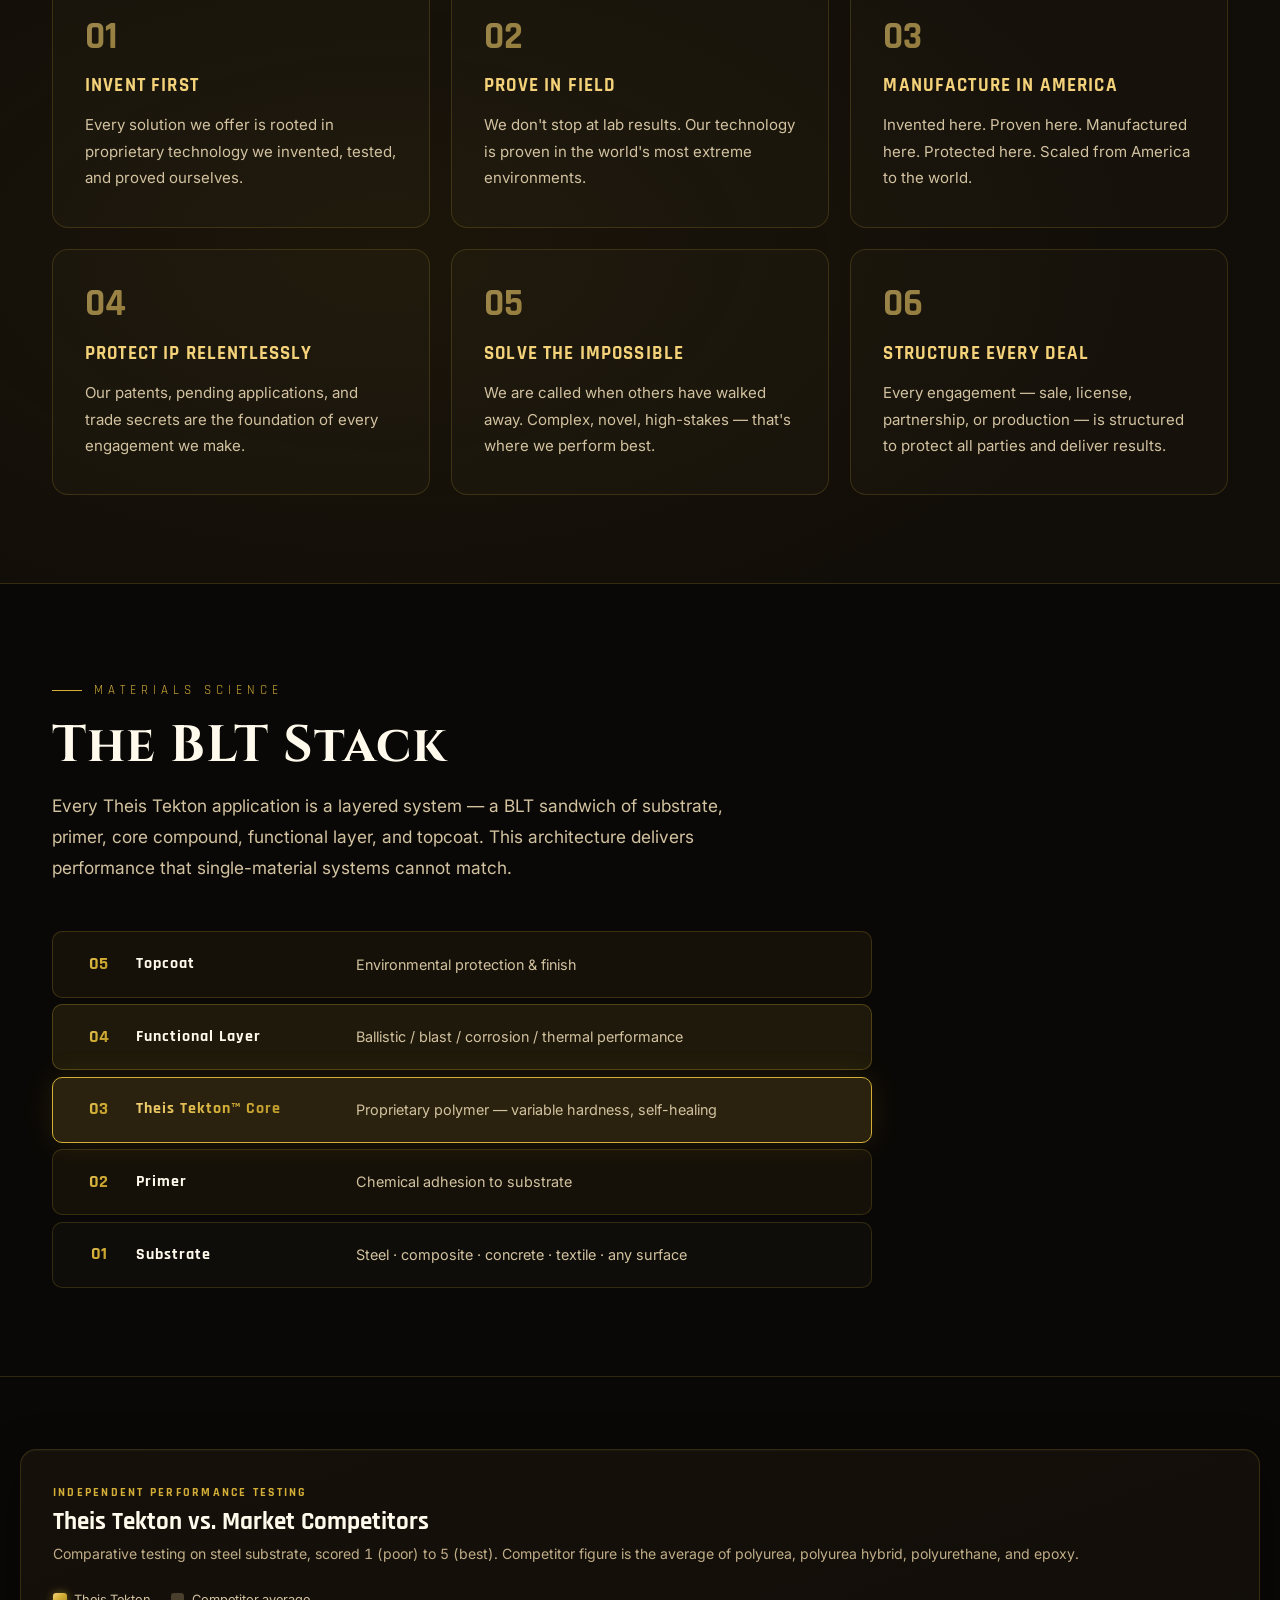
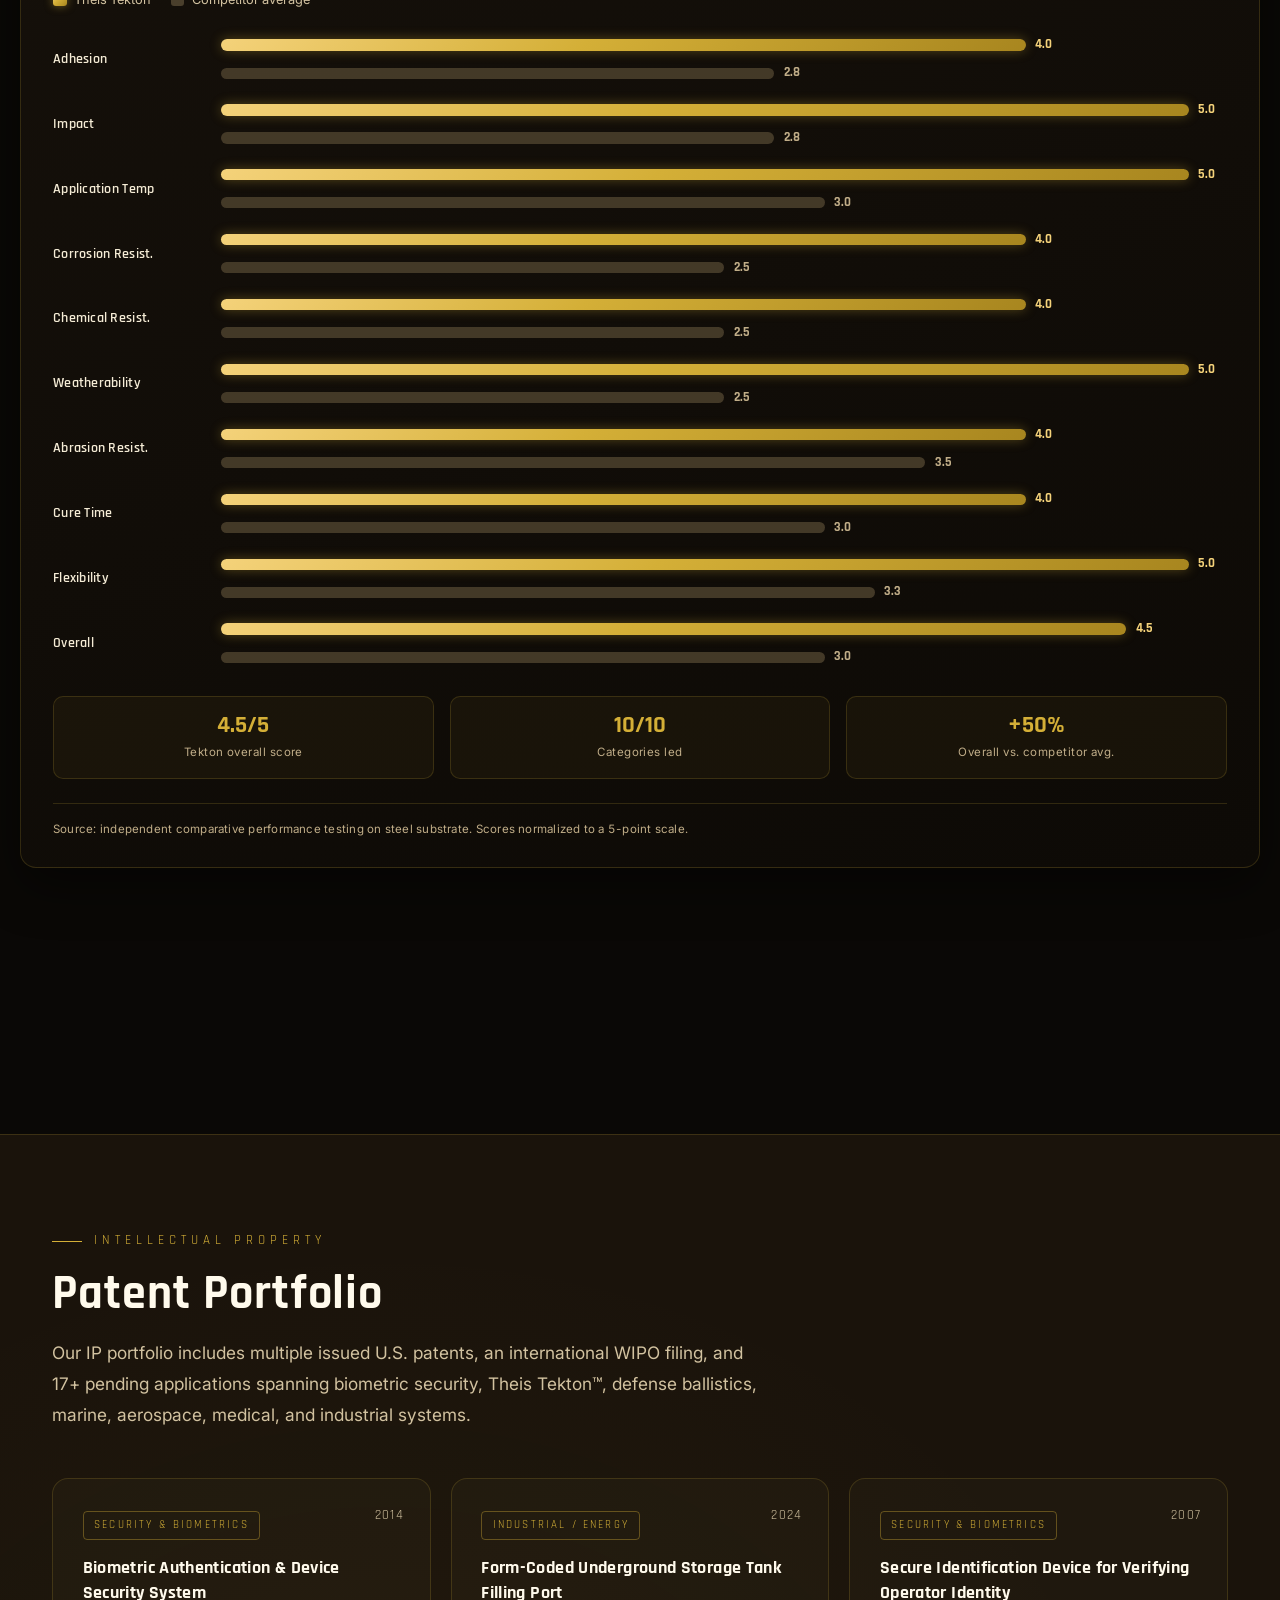
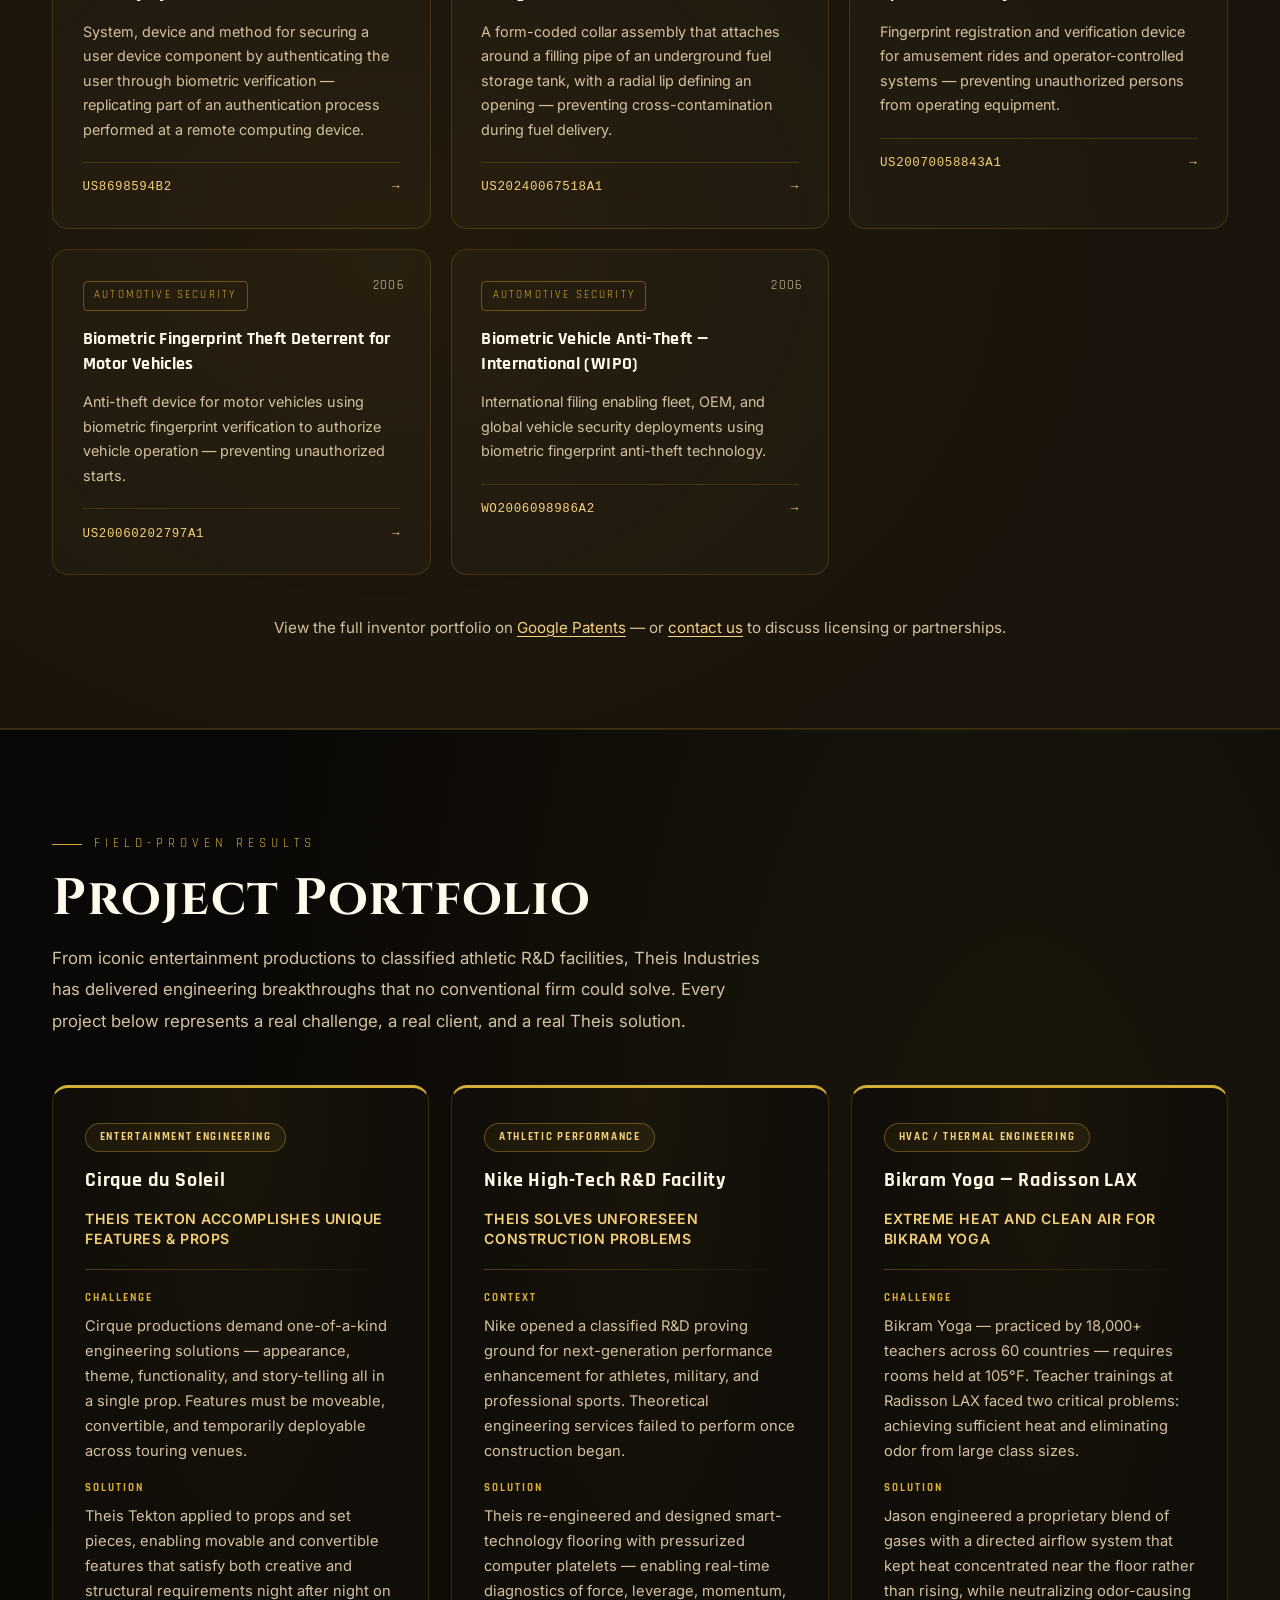
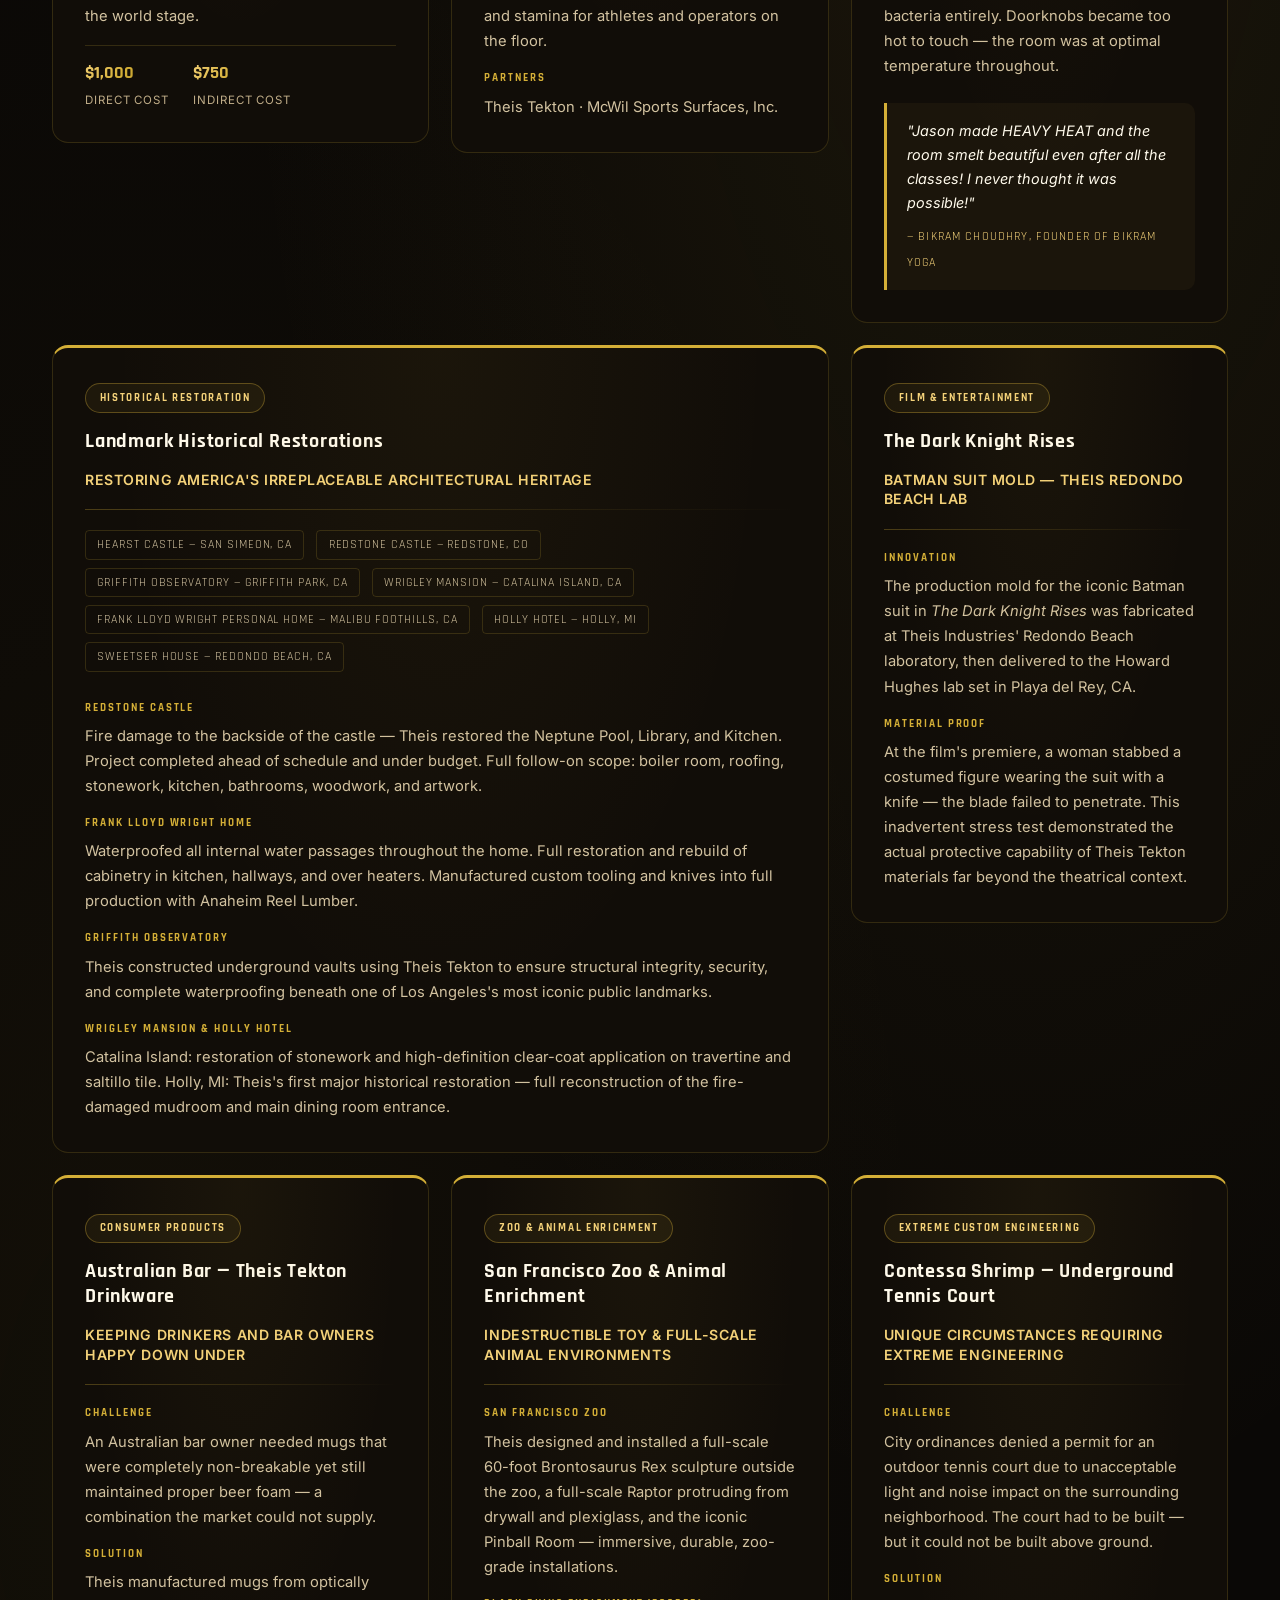
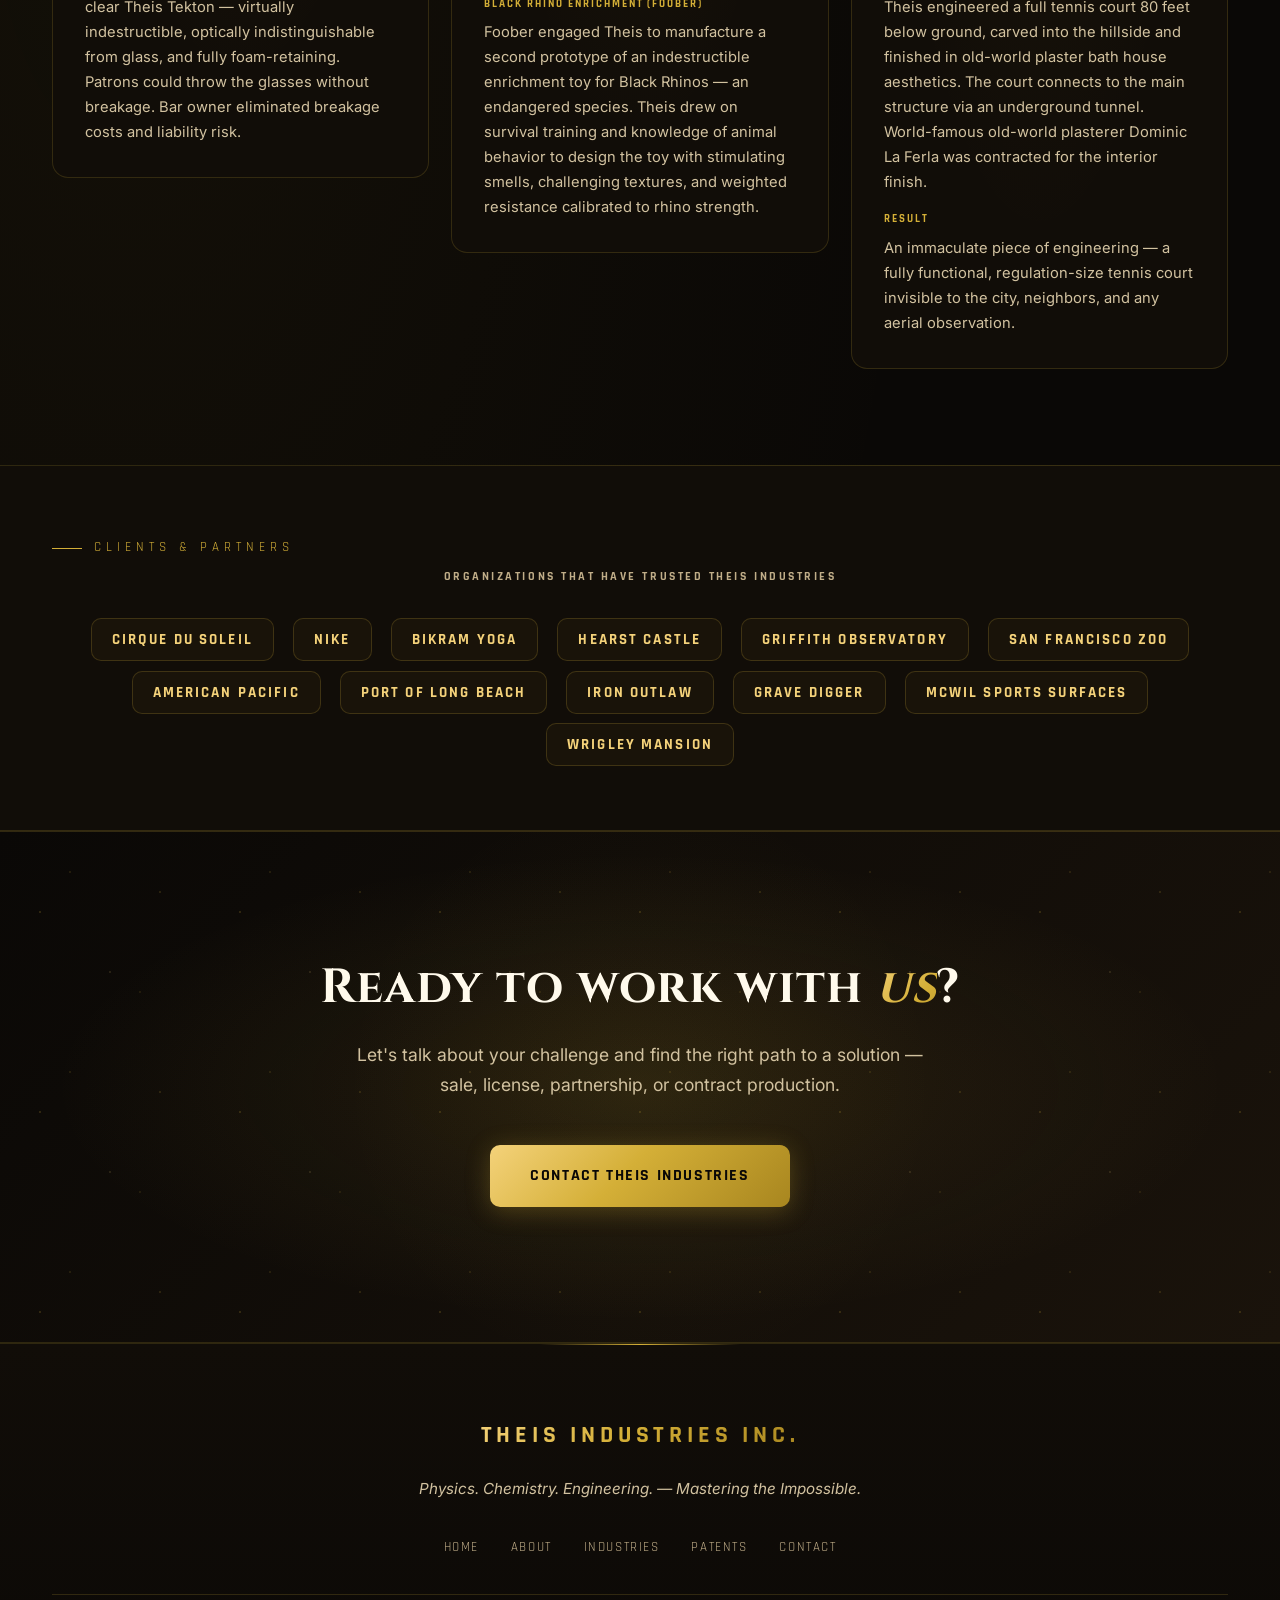
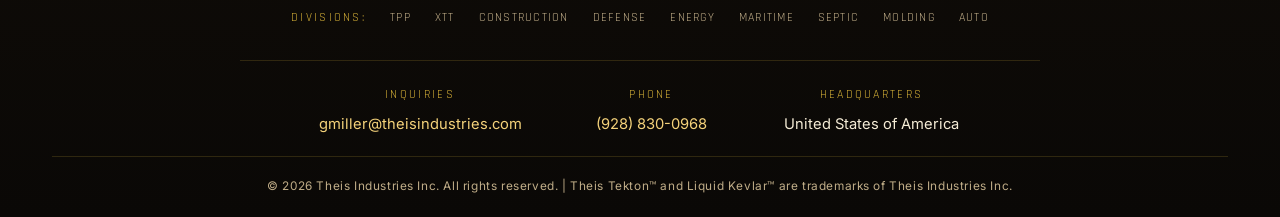
==== commit a0a7b733: "Remove Jonathan Swistock from team pages" ====
--- a/about.html
+++ b/about.html
@@ -257,7 +257,6 @@
     .team-portrait-jessica::before { content: 'JT'; }
     .team-portrait-gary::before { content: 'GM'; }
     .team-portrait-anthony::before { content: 'AG'; }
-        .team-portrait-jonathan::before { content: 'JS'; }    
     .team-portrait-sub {
       font-family: var(--font-head);
       font-size: .72rem; font-weight: 600;
@@ -919,6 +918,7 @@
             </div>
           </div>
         </div>
+        
       </div>
 
     </div>
